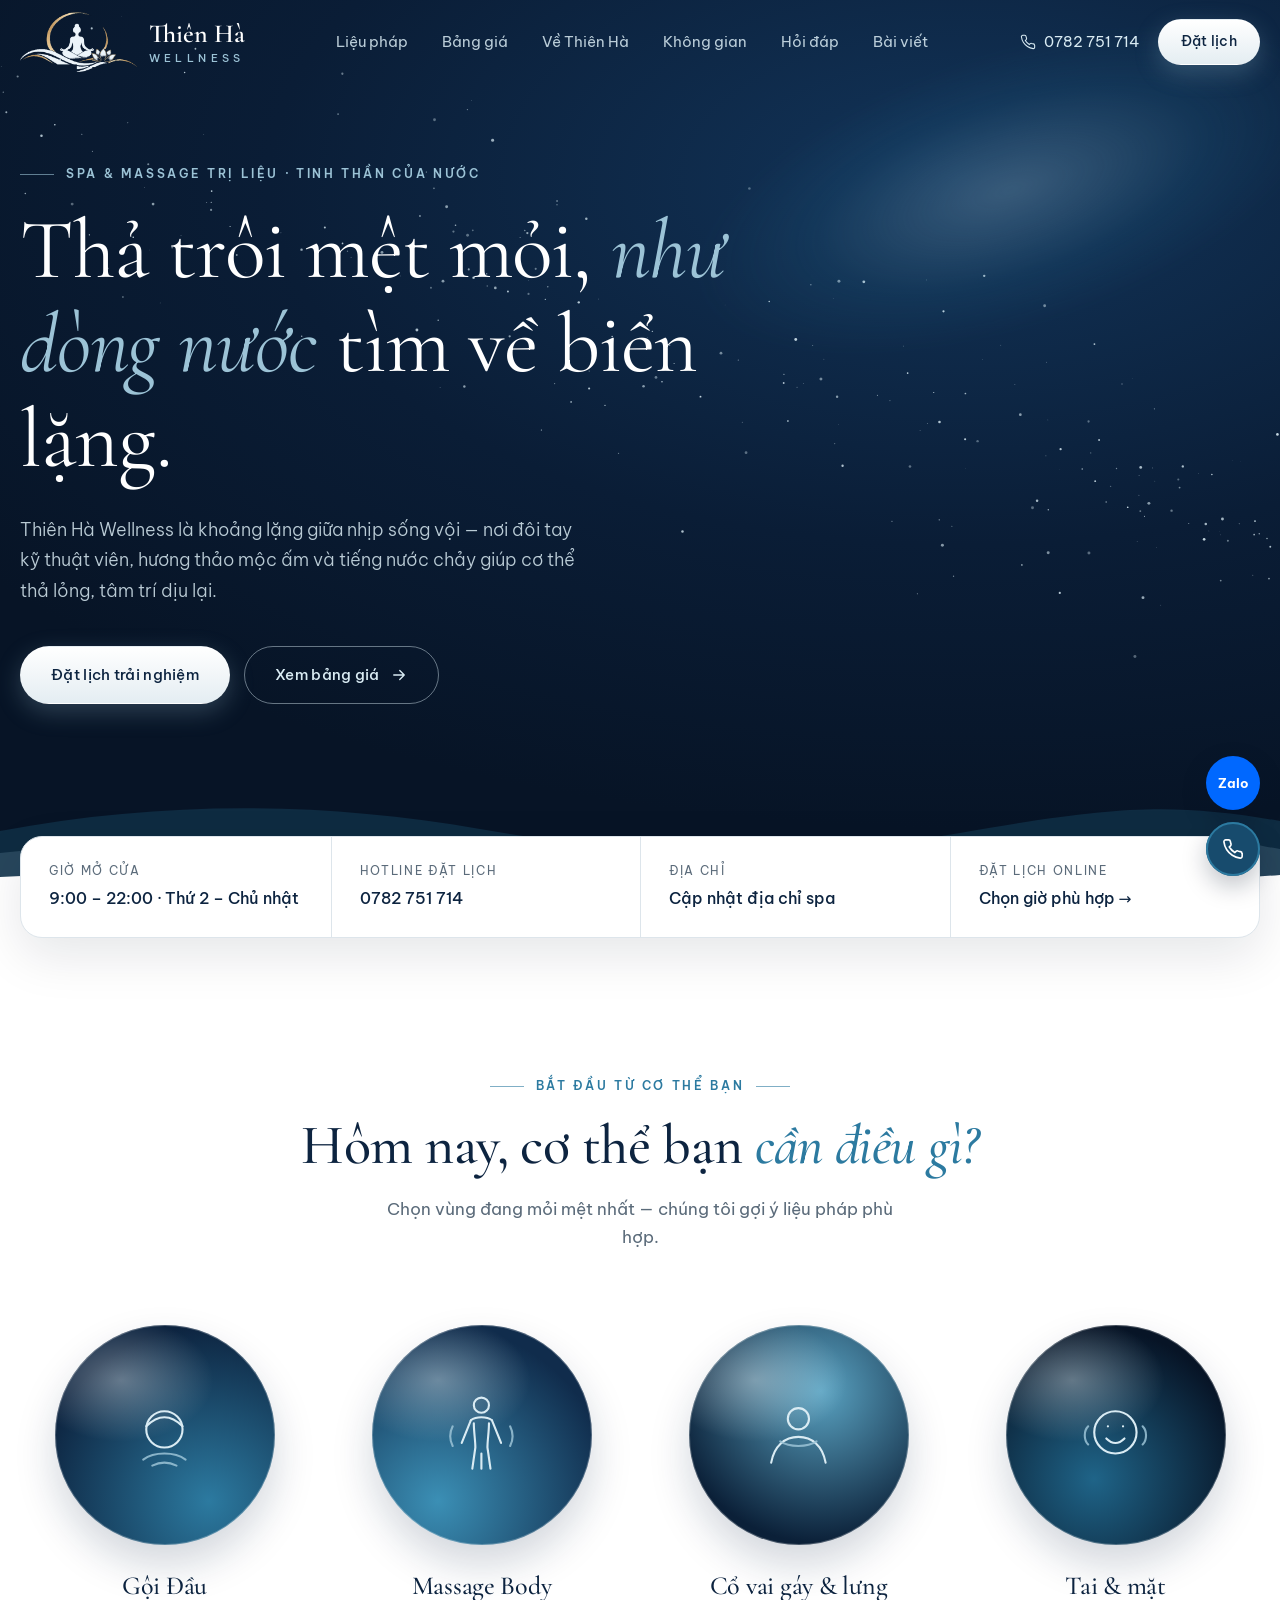
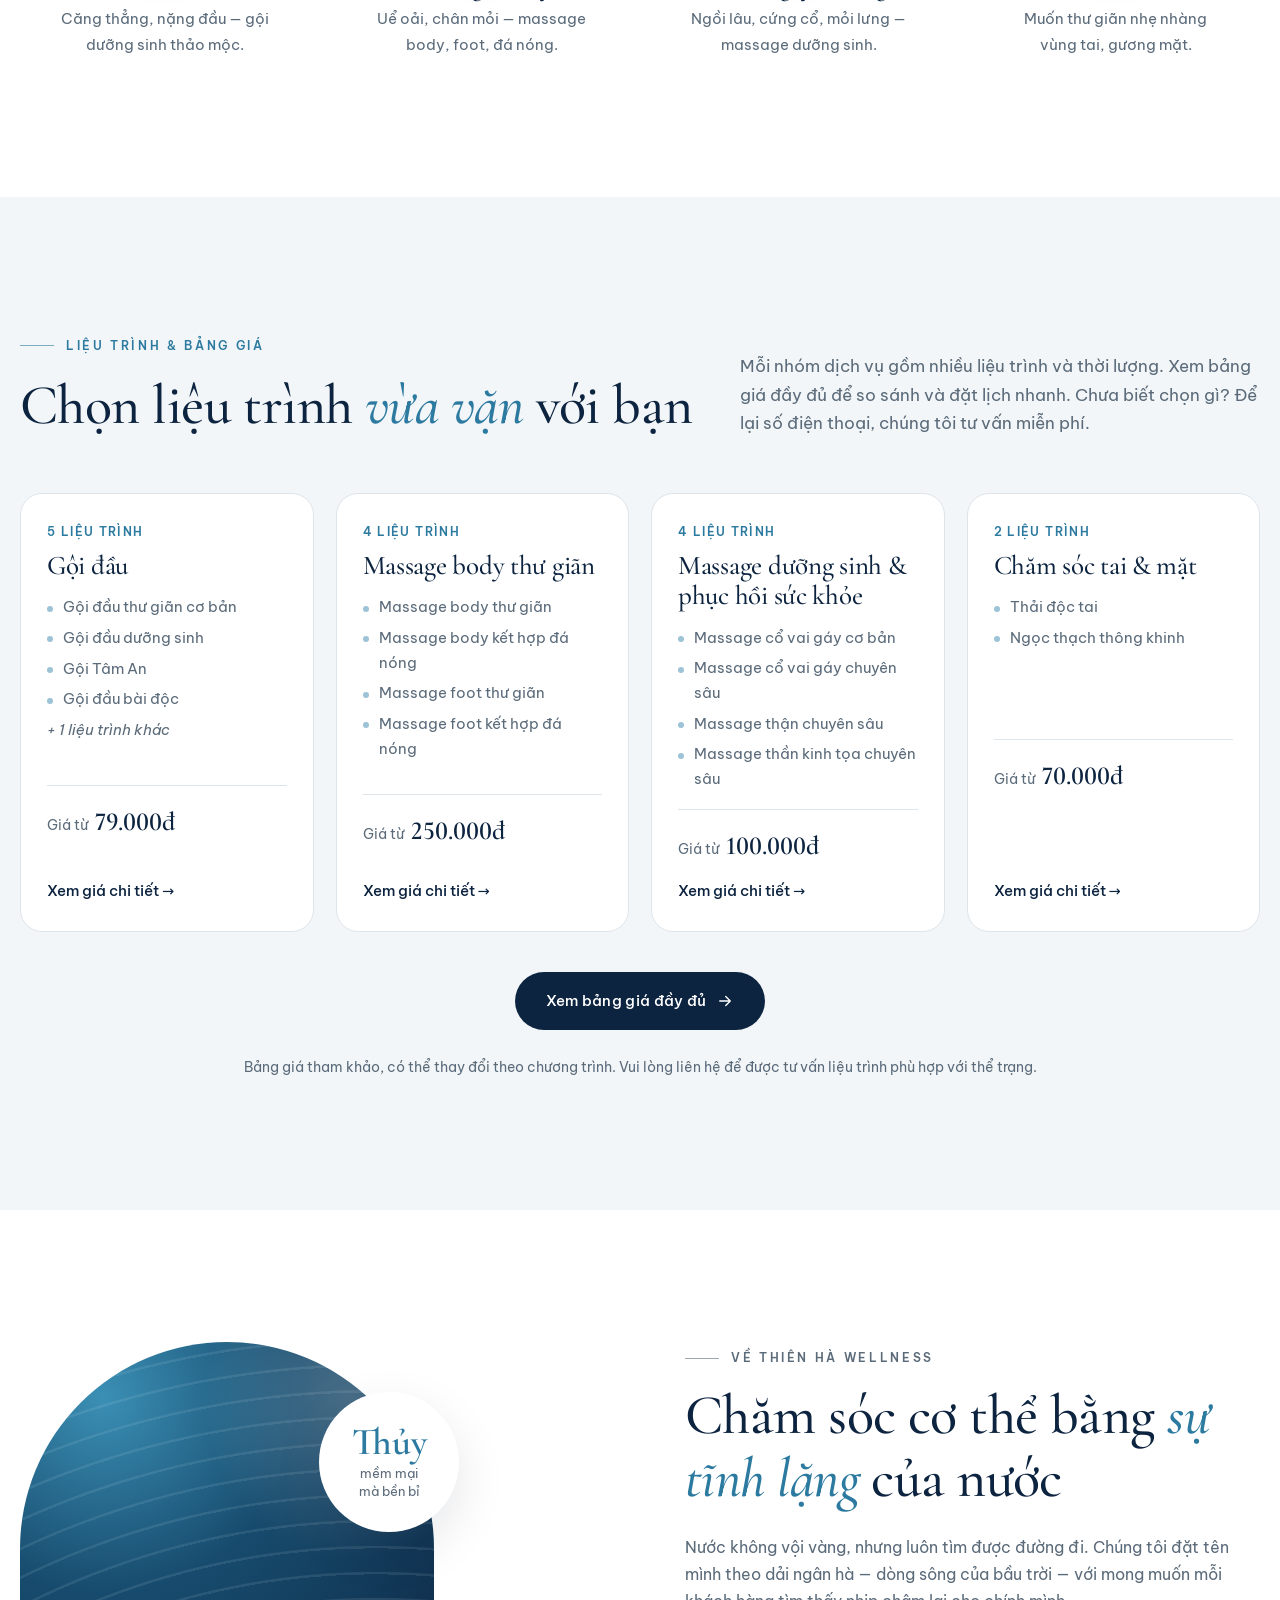
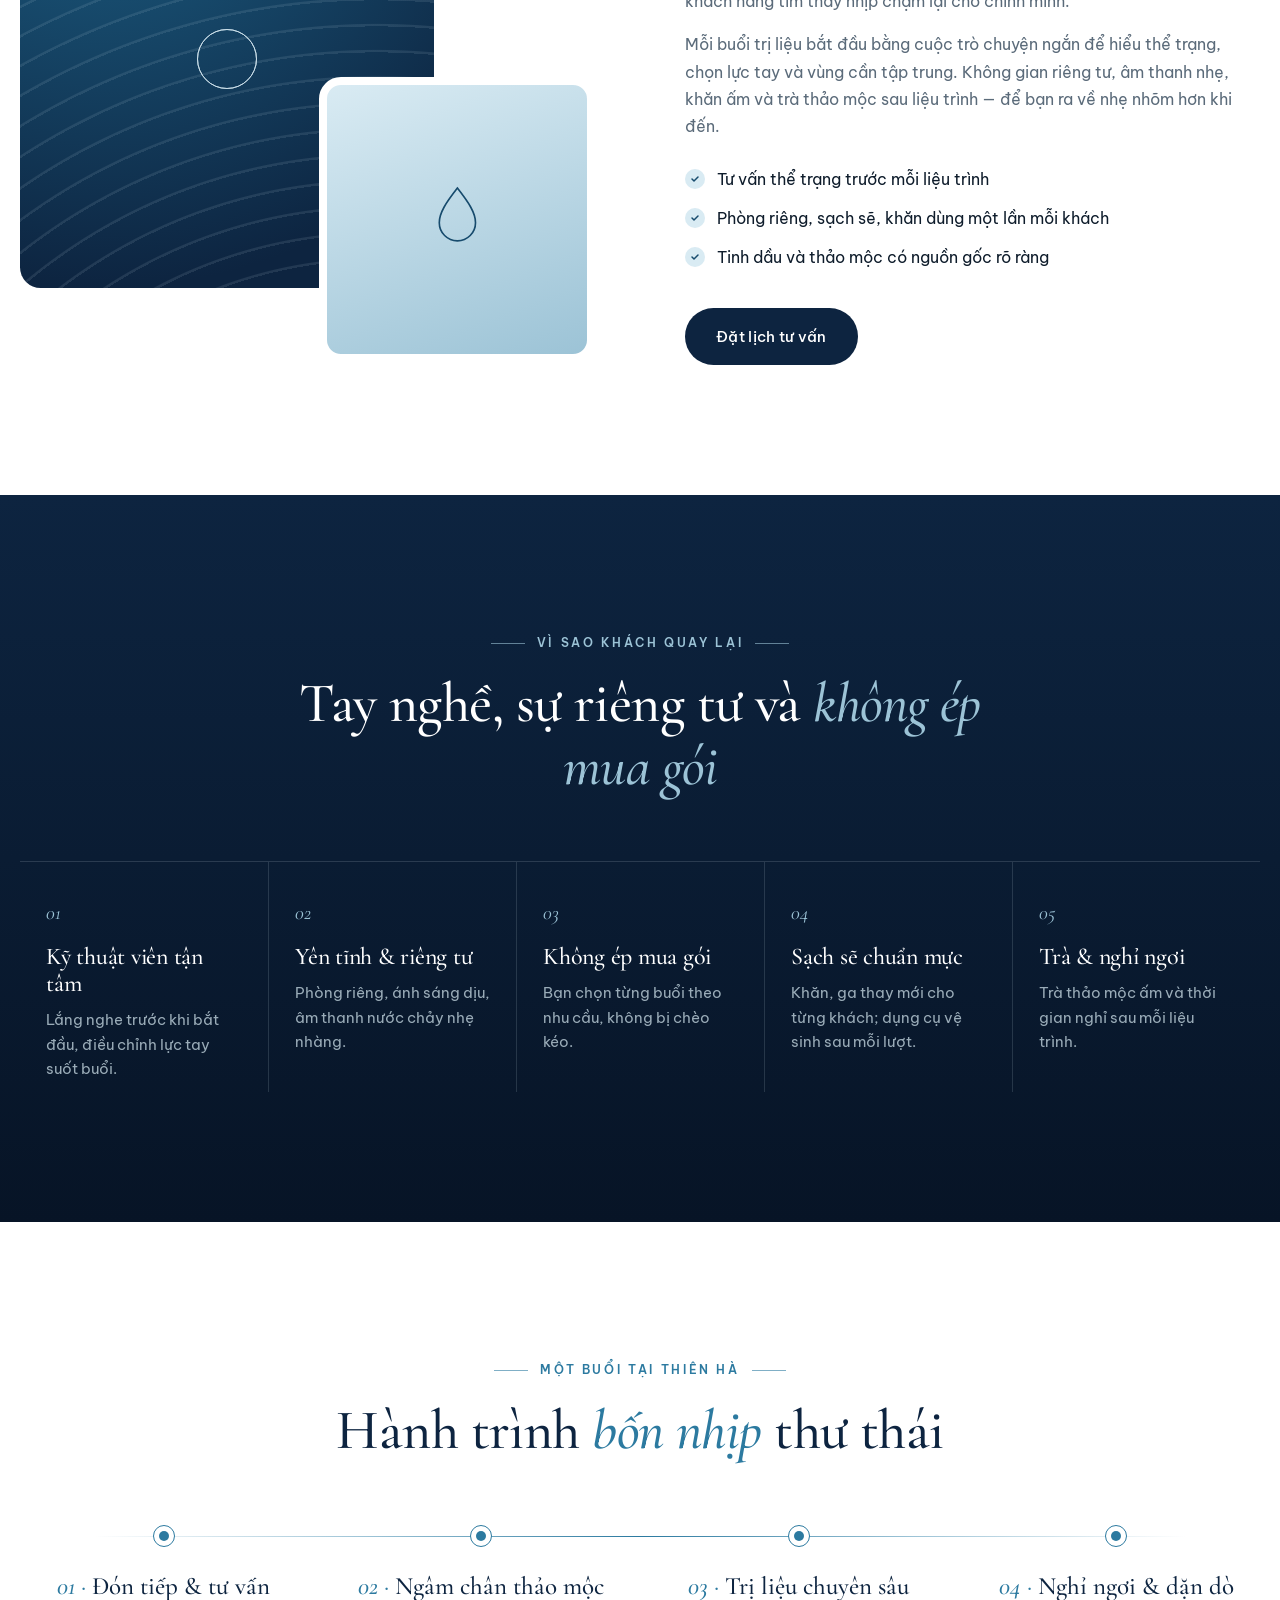
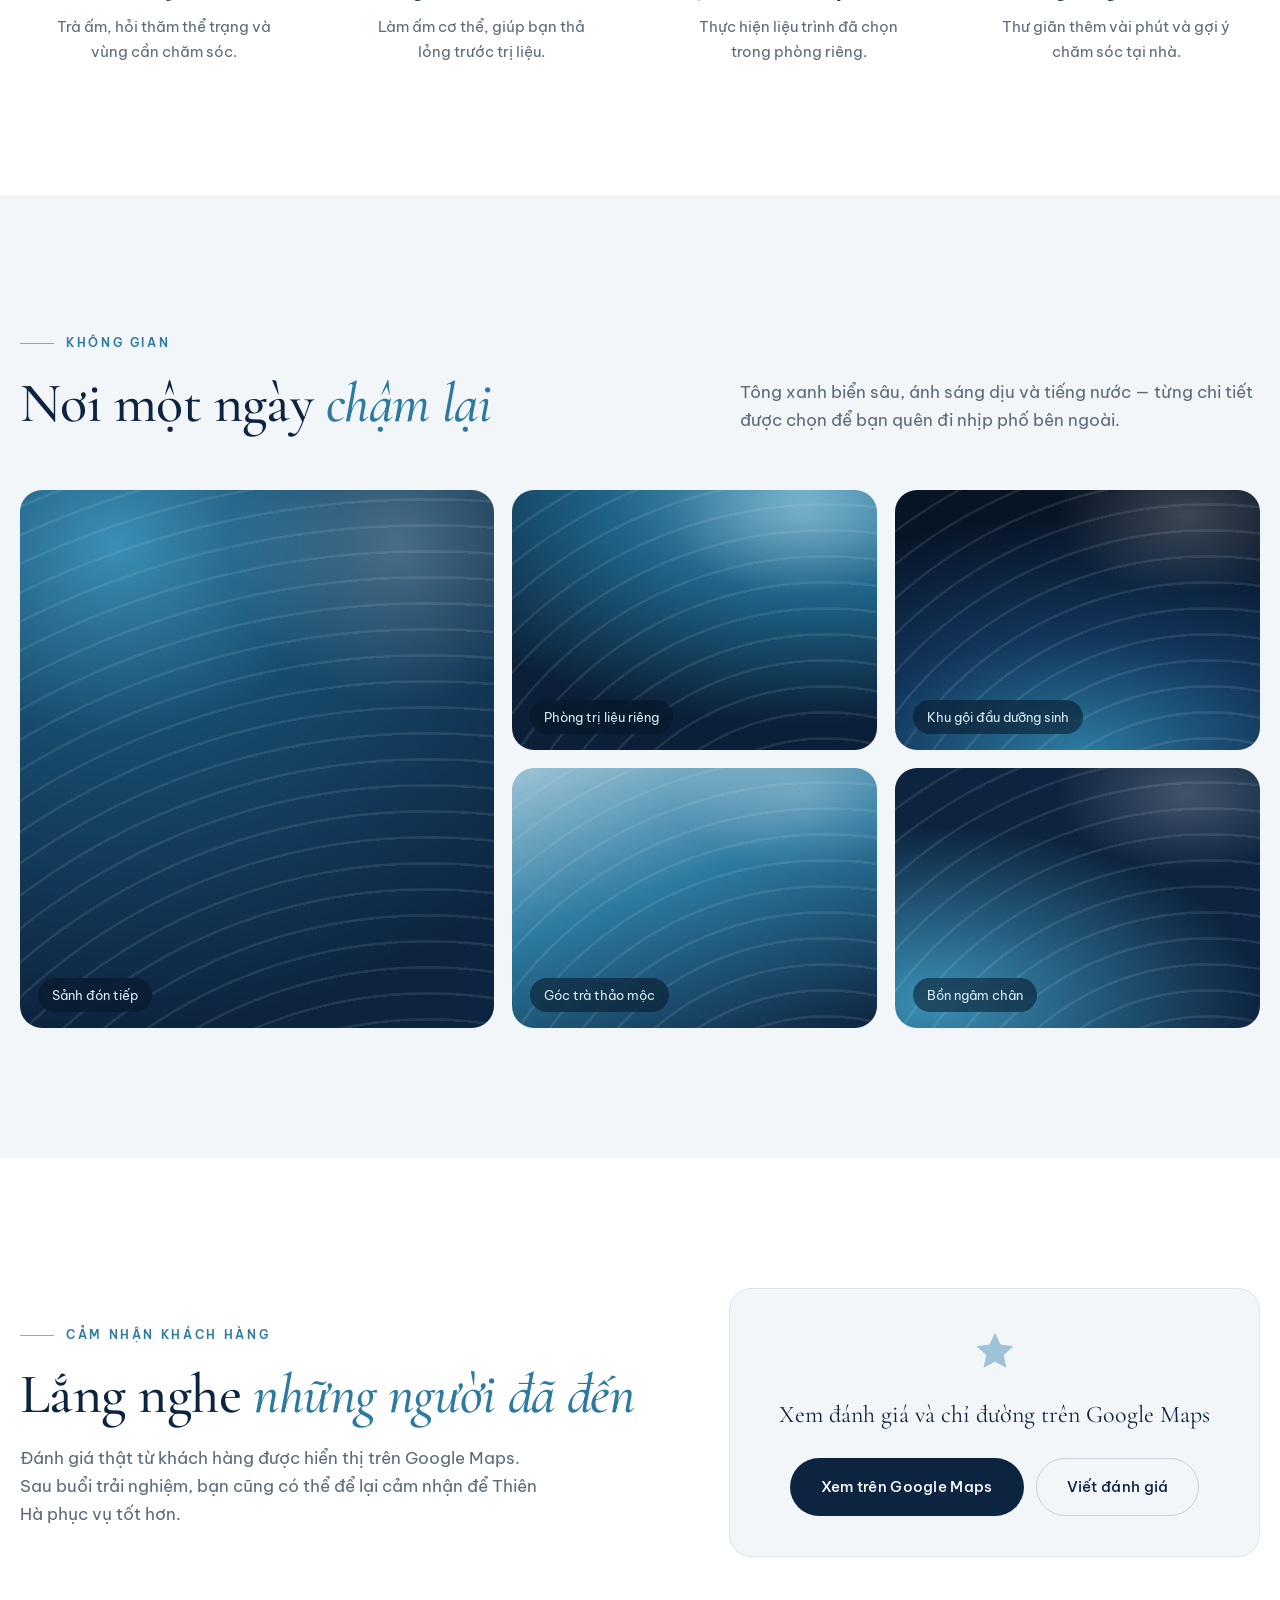
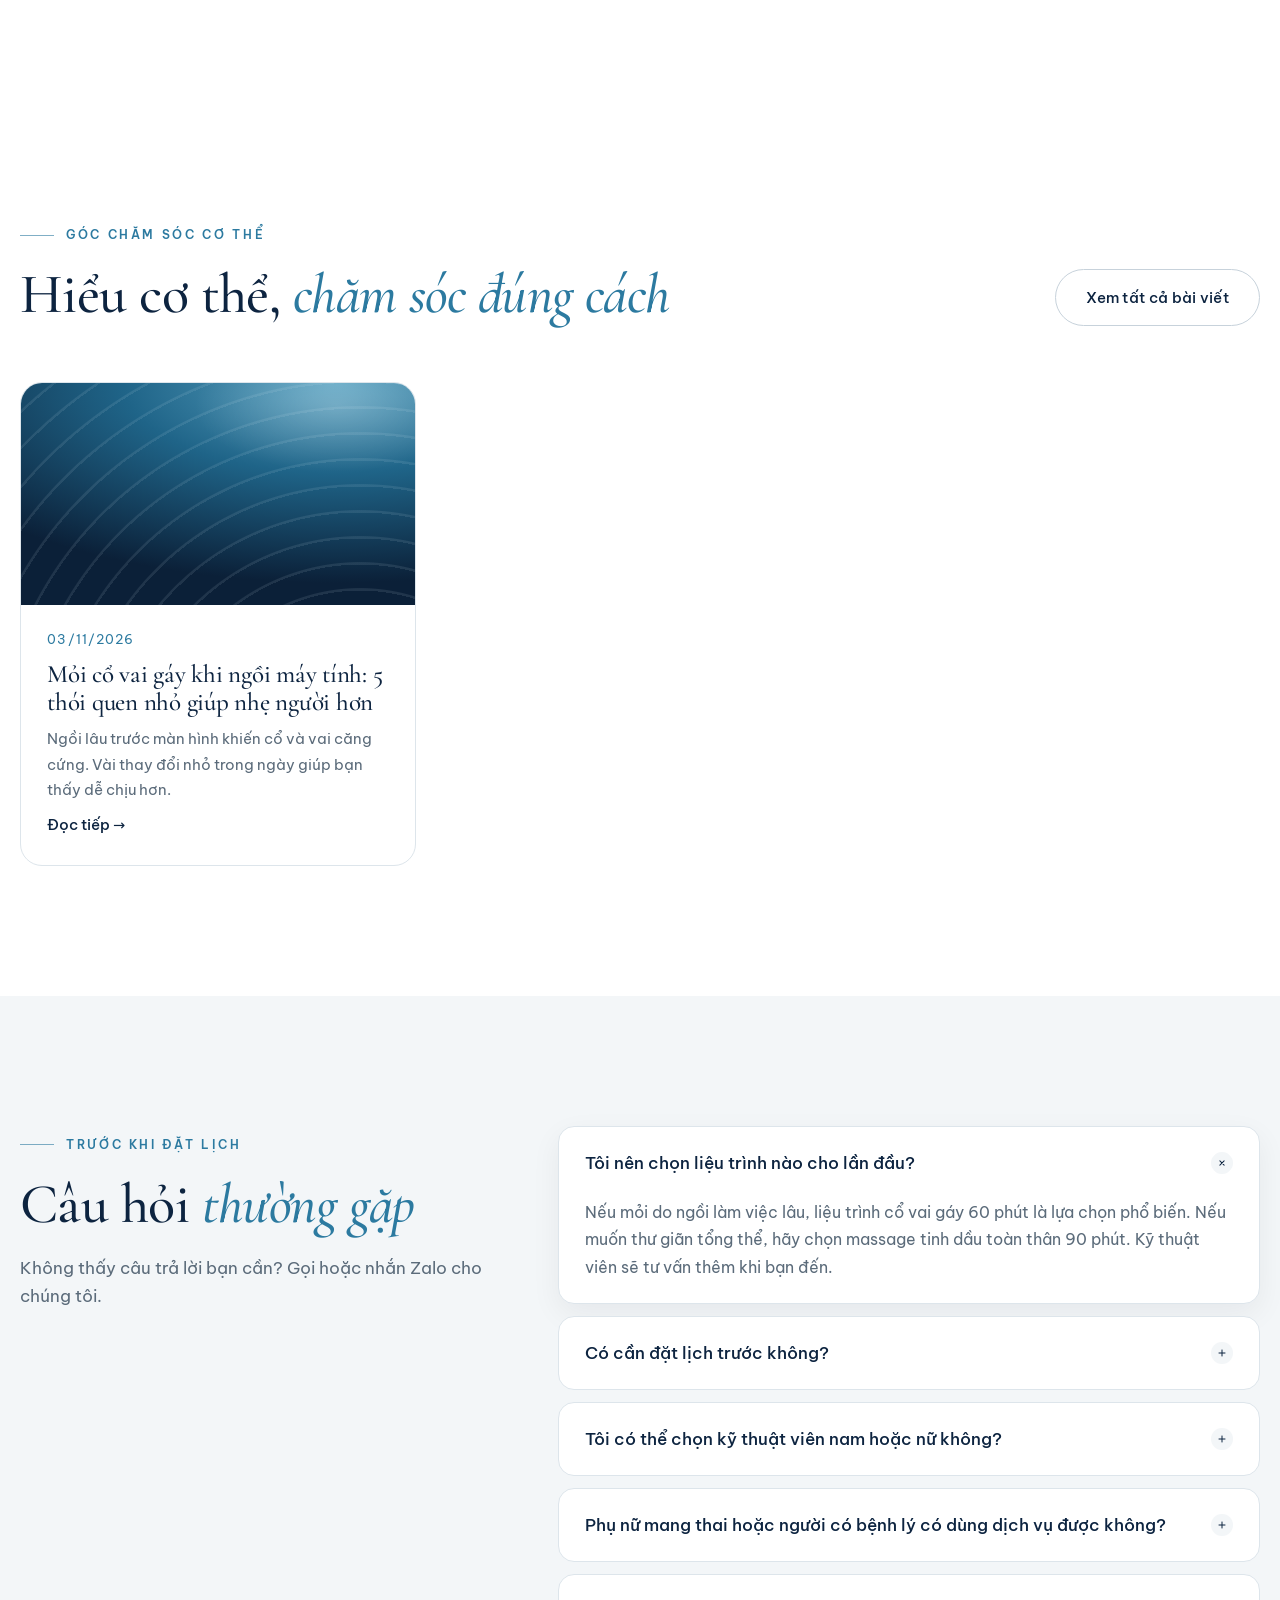
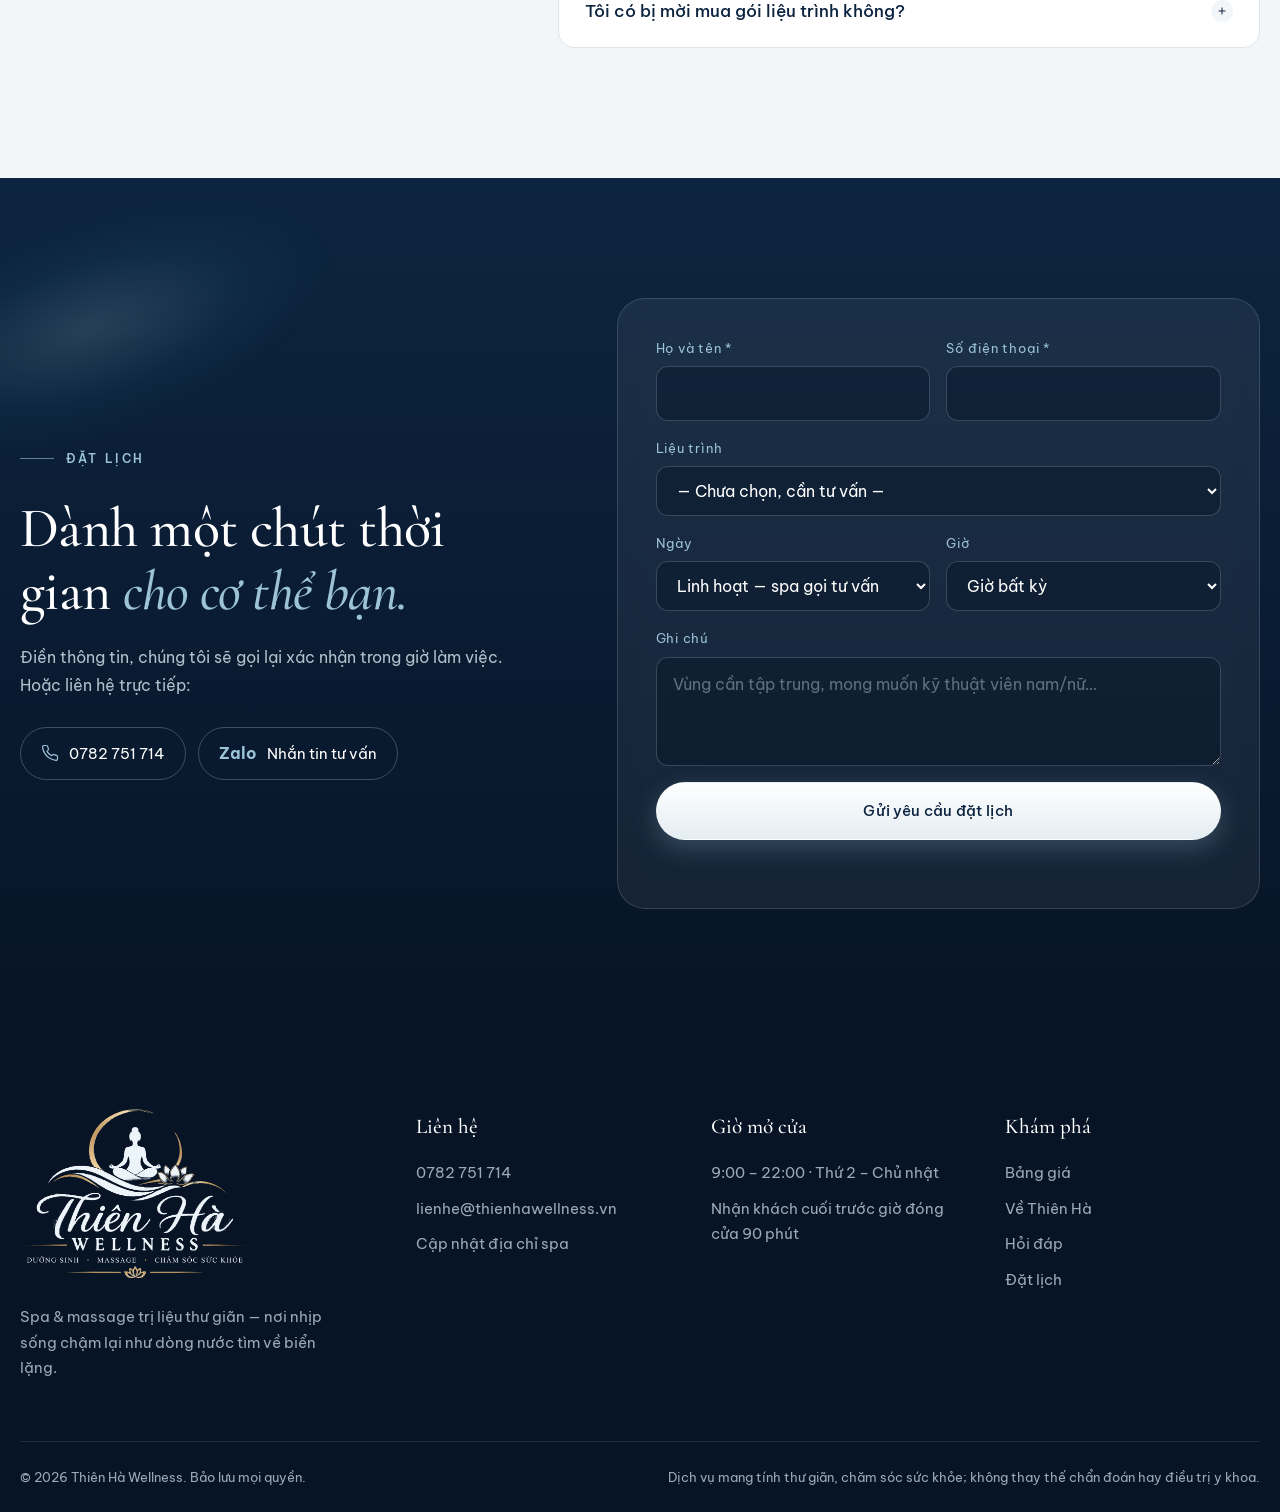
==== index.html @ 9fdf3f86 "Trang Bảng giá riêng /bang-gia/: mỗi liệu trình 1 dòng, bấm giá để đặt lịch; trang chủ chỉ còn tóm t" ====
<!DOCTYPE html>
<html lang="vi">
<head>
  <meta charset="UTF-8">
  <meta name="viewport" content="width=device-width, initial-scale=1.0">
  <title>Thiên Hà Wellness — Spa & Massage trị liệu thư giãn</title>
  <meta name="description" content="Thiên Hà Wellness — không gian spa yên tĩnh với massage trị liệu cổ vai gáy, lưng, gội đầu dưỡng sinh và liệu trình toàn thân. Đặt lịch nhanh qua hotline hoặc Zalo.">
  <meta property="og:type" content="website">
  <meta property="og:title" content="Thiên Hà Wellness — Spa & Massage trị liệu">
  <meta property="og:description" content="Thả trôi mệt mỏi, như dòng nước tìm về biển lặng. Đặt lịch trải nghiệm tại Thiên Hà Wellness.">
  <meta name="theme-color" content="#071426">
  <link rel="icon" href="/images/favicon-48.png" sizes="48x48" type="image/png">
  <link rel="icon" href="/images/favicon-192.png" sizes="192x192" type="image/png">
  <link rel="apple-touch-icon" href="/images/apple-touch-icon.png">
  <link rel="preconnect" href="https://fonts.googleapis.com">
  <link rel="preconnect" href="https://fonts.gstatic.com" crossorigin>
  <link href="https://fonts.googleapis.com/css2?family=Cormorant+Garamond:ital,wght@0,400;0,500;0,600;1,400;1,500&family=Be+Vietnam+Pro:wght@300;400;500;600&display=swap" rel="stylesheet">
  <link rel="stylesheet" href="/css/style.css">
</head>
<body>

  <!-- ============ HEADER ============ -->
  <header class="header" id="header">
    <div class="wrap header-in">
      <a href="#top" class="logo" aria-label="Thiên Hà Wellness — về đầu trang">
        <img class="logo-mark" src="/images/logo-mark.png" alt="" width="400" height="209">
        <span class="logo-text">Thiên Hà<small>Wellness</small></span>
      </a>
      <nav class="nav" id="nav" aria-label="Điều hướng chính">
        <a href="#nhu-cau">Liệu pháp</a>
        <a href="/bang-gia/">Bảng giá</a>
        <a href="#ve-chung-toi">Về Thiên Hà</a>
        <a href="#khong-gian">Không gian</a>
        <a href="#hoi-dap">Hỏi đáp</a>
        <a href="/bai-viet/">Bài viết</a>
        <a href="#dat-lich" class="nav-cta-mobile">Đặt lịch</a>
      </nav>
      <div class="header-actions">
        <a class="header-phone" data-cfg-href="tel" href="#"><svg viewBox="0 0 24 24" aria-hidden="true"><path d="M22 16.9v3a2 2 0 0 1-2.2 2 19.8 19.8 0 0 1-8.6-3.1 19.5 19.5 0 0 1-6-6A19.8 19.8 0 0 1 2.1 4.2 2 2 0 0 1 4.1 2h3a2 2 0 0 1 2 1.7c.1.9.4 1.8.7 2.7a2 2 0 0 1-.5 2.1L8 9.8a16 16 0 0 0 6 6l1.3-1.3a2 2 0 0 1 2.1-.4c.9.3 1.8.6 2.7.7a2 2 0 0 1 1.7 2Z"/></svg><span data-cfg="phone"></span></a>
        <a href="#dat-lich" class="btn btn-pearl btn-sm">Đặt lịch</a>
        <button class="menu-btn" id="menu-btn" aria-label="Mở menu" aria-expanded="false"><span></span><span></span></button>
      </div>
    </div>
  </header>

  <main id="top">

    <!-- ============ HERO ============ -->
    <section class="hero">
      <canvas class="stars" id="stars" aria-hidden="true"></canvas>
      <div class="galaxy" aria-hidden="true"></div>
      <div class="wrap hero-in">
        <p class="eyebrow light" data-cfg="heroEyebrow">Spa &amp; Massage trị liệu · Tinh thần của nước</p>
        <h1 data-cfg-html="heroTitle">Thả trôi mệt mỏi, <em>như dòng nước</em> tìm về biển lặng.</h1>
        <p class="hero-lead" data-cfg="heroLead">Thiên Hà Wellness là khoảng lặng giữa nhịp sống vội — nơi đôi tay kỹ thuật viên, hương thảo mộc ấm và tiếng nước chảy giúp cơ thể thả lỏng, tâm trí dịu lại.</p>
        <div class="hero-cta">
          <a href="#dat-lich" class="btn btn-pearl">Đặt lịch trải nghiệm</a>
          <a href="/bang-gia/" class="btn btn-ghost">Xem bảng giá <svg viewBox="0 0 24 24" aria-hidden="true"><path d="M5 12h14M13 6l6 6-6 6"/></svg></a>
        </div>
      </div>
      <svg class="hero-waves" viewBox="0 0 1440 160" preserveAspectRatio="none" aria-hidden="true">
        <path class="w1" d="M0 90 C 180 60 360 60 540 88 S 900 120 1080 92 1320 62 1440 80 V160 H0Z"/>
        <path class="w2" d="M0 112 C 220 92 420 96 640 116 S 1040 140 1240 118 1380 100 1440 108 V160 H0Z"/>
        <path class="w3" d="M0 136 C 260 124 520 126 760 138 S 1180 152 1440 134 V160 H0Z"/>
      </svg>
    </section>

    <!-- Dải thông tin nhanh -->
    <div class="wrap">
      <ul class="infobar">
        <li><span>Giờ mở cửa</span><b data-cfg="hours"></b></li>
        <li><span>Hotline đặt lịch</span><b><a data-cfg-href="tel" href="#" data-cfg="phone"></a></b></li>
        <li><span>Địa chỉ</span><b data-cfg="address"></b></li>
        <li><span>Đặt lịch online</span><b><a href="#dat-lich">Chọn giờ phù hợp →</a></b></li>
      </ul>
    </div>

    <!-- ============ NHU CẦU ============ -->
    <section class="section" id="nhu-cau">
      <div class="wrap">
        <div class="head-center">
          <p class="eyebrow" data-cfg="needsEyebrow">Bắt đầu từ cơ thể bạn</p>
          <h2 data-cfg-html="needsTitle">Hôm nay, cơ thể bạn <em>cần điều gì?</em></h2>
          <p class="sub" data-cfg="needsSub">Chọn vùng đang mỏi mệt nhất — chúng tôi gợi ý liệu pháp phù hợp.</p>
        </div>
        <div class="needs" id="needs"></div>
      </div>
    </section>

    <!-- ============ BẢNG GIÁ ============ -->
    <section class="section section-pearl" id="bang-gia">
      <div class="wrap">
        <div class="head-split">
          <div>
            <p class="eyebrow">Liệu trình &amp; bảng giá</p>
            <h2>Chọn liệu trình <em>vừa vặn</em> với bạn</h2>
          </div>
          <p class="sub">Mỗi nhóm dịch vụ gồm nhiều liệu trình và thời lượng. Xem bảng giá đầy đủ để so sánh và đặt lịch nhanh. Chưa biết chọn gì? Để lại số điện thoại, chúng tôi tư vấn miễn phí.</p>
        </div>
        <div class="pl-sum" id="price-summary"></div>
        <div class="pl-cta"><a href="/bang-gia/" class="btn btn-navy">Xem bảng giá đầy đủ <svg viewBox="0 0 24 24" aria-hidden="true"><path d="M5 12h14M13 6l6 6-6 6"/></svg></a></div>
        <p class="note">Bảng giá tham khảo, có thể thay đổi theo chương trình. Vui lòng liên hệ để được tư vấn liệu trình phù hợp với thể trạng.</p>
      </div>
    </section>

    <!-- ============ VỀ CHÚNG TÔI ============ -->
    <section class="section" id="ve-chung-toi">
      <div class="wrap about">
        <div class="about-art" aria-hidden="true">
          <!-- Thay bằng ảnh thật: <img src="images/ve-chung-toi.jpg" alt="..."> -->
          <div class="art art-tall"><span class="ripple"></span><span class="ripple r2"></span><span class="ripple r3"></span></div>
          <div class="art art-small"><svg viewBox="0 0 120 120"><path d="M60 22c14 18 22 30 22 42a22 22 0 0 1-44 0c0-12 8-24 22-42Z"/></svg></div>
          <div class="about-badge"><b>Thủy</b><span>mềm mại<br>mà bền bỉ</span></div>
        </div>
        <div class="about-copy">
          <p class="eyebrow">Về Thiên Hà Wellness</p>
          <h2>Chăm sóc cơ thể bằng <em>sự tĩnh lặng</em> của nước</h2>
          <p>Nước không vội vàng, nhưng luôn tìm được đường đi. Chúng tôi đặt tên mình theo dải ngân hà — dòng sông của bầu trời — với mong muốn mỗi khách hàng tìm thấy nhịp chậm lại cho chính mình.</p>
          <p>Mỗi buổi trị liệu bắt đầu bằng cuộc trò chuyện ngắn để hiểu thể trạng, chọn lực tay và vùng cần tập trung. Không gian riêng tư, âm thanh nhẹ, khăn ấm và trà thảo mộc sau liệu trình — để bạn ra về nhẹ nhõm hơn khi đến.</p>
          <ul class="ticks">
            <li>Tư vấn thể trạng trước mỗi liệu trình</li>
            <li>Phòng riêng, sạch sẽ, khăn dùng một lần mỗi khách</li>
            <li>Tinh dầu và thảo mộc có nguồn gốc rõ ràng</li>
          </ul>
          <a href="#dat-lich" class="btn btn-navy">Đặt lịch tư vấn</a>
        </div>
      </div>
    </section>

    <!-- ============ GIÁ TRỊ (nền tối) ============ -->
    <section class="section section-deep">
      <div class="wrap">
        <div class="head-center">
          <p class="eyebrow light">Vì sao khách quay lại</p>
          <h2>Tay nghề, sự riêng tư và <em>không ép mua gói</em></h2>
        </div>
        <div class="values">
          <div class="value"><span class="num">01</span><h3>Kỹ thuật viên tận tâm</h3><p>Lắng nghe trước khi bắt đầu, điều chỉnh lực tay suốt buổi.</p></div>
          <div class="value"><span class="num">02</span><h3>Yên tĩnh &amp; riêng tư</h3><p>Phòng riêng, ánh sáng dịu, âm thanh nước chảy nhẹ nhàng.</p></div>
          <div class="value"><span class="num">03</span><h3>Không ép mua gói</h3><p>Bạn chọn từng buổi theo nhu cầu, không bị chèo kéo.</p></div>
          <div class="value"><span class="num">04</span><h3>Sạch sẽ chuẩn mực</h3><p>Khăn, ga thay mới cho từng khách; dụng cụ vệ sinh sau mỗi lượt.</p></div>
          <div class="value"><span class="num">05</span><h3>Trà &amp; nghỉ ngơi</h3><p>Trà thảo mộc ấm và thời gian nghỉ sau mỗi liệu trình.</p></div>
        </div>
      </div>
    </section>

    <!-- ============ HÀNH TRÌNH ============ -->
    <section class="section">
      <div class="wrap">
        <div class="head-center">
          <p class="eyebrow">Một buổi tại Thiên Hà</p>
          <h2>Hành trình <em>bốn nhịp</em> thư thái</h2>
        </div>
        <ol class="journey">
          <li><span class="dot"></span><b>Đón tiếp &amp; tư vấn</b><p>Trà ấm, hỏi thăm thể trạng và vùng cần chăm sóc.</p></li>
          <li><span class="dot"></span><b>Ngâm chân thảo mộc</b><p>Làm ấm cơ thể, giúp bạn thả lỏng trước trị liệu.</p></li>
          <li><span class="dot"></span><b>Trị liệu chuyên sâu</b><p>Thực hiện liệu trình đã chọn trong phòng riêng.</p></li>
          <li><span class="dot"></span><b>Nghỉ ngơi &amp; dặn dò</b><p>Thư giãn thêm vài phút và gợi ý chăm sóc tại nhà.</p></li>
        </ol>
      </div>
    </section>

    <!-- ============ KHÔNG GIAN ============ -->
    <section class="section section-pearl" id="khong-gian">
      <div class="wrap">
        <div class="head-split">
          <div><p class="eyebrow">Không gian</p><h2>Nơi một ngày <em>chậm lại</em></h2></div>
          <p class="sub">Tông xanh biển sâu, ánh sáng dịu và tiếng nước — từng chi tiết được chọn để bạn quên đi nhịp phố bên ngoài.</p>
        </div>
        <!-- Ảnh không gian quản lý trong trang quản trị (/admin → Không gian) -->
        <div class="gallery" id="gallery"></div>
      </div>
    </section>

    <!-- ============ ĐÁNH GIÁ ============ -->
    <section class="section">
      <div class="wrap reviews">
        <div>
          <p class="eyebrow">Cảm nhận khách hàng</p>
          <h2>Lắng nghe <em>những người đã đến</em></h2>
          <p class="sub">Đánh giá thật từ khách hàng được hiển thị trên Google Maps. Sau buổi trải nghiệm, bạn cũng có thể để lại cảm nhận để Thiên Hà phục vụ tốt hơn.</p>
        </div>
        <div class="review-cta">
          <svg viewBox="0 0 24 24" aria-hidden="true"><path d="M12 2l3 6.5 7 .9-5.2 4.8 1.4 7L12 17.8 5.8 21.2l1.4-7L2 9.4l7-.9z"/></svg>
          <p>Xem đánh giá và chỉ đường trên Google Maps</p>
          <div class="review-btns">
            <a class="btn btn-navy" data-cfg-href="map" href="#" target="_blank" rel="noopener">Xem trên Google Maps</a>
            <a class="btn btn-line" data-cfg-href="review" href="#" target="_blank" rel="noopener">Viết đánh giá</a>
          </div>
        </div>
      </div>
    </section>

    <!-- ============ BÀI VIẾT ============ -->
    <section class="section" id="bai-viet">
      <div class="wrap">
        <div class="head-split">
          <div><p class="eyebrow">Góc chăm sóc cơ thể</p><h2>Hiểu cơ thể, <em>chăm sóc đúng cách</em></h2></div>
          <a class="btn btn-line" href="/bai-viet/">Xem tất cả bài viết</a>
        </div>
        <div class="posts" id="home-posts"></div>
      </div>
    </section>

    <!-- ============ HỎI ĐÁP ============ -->    <section class="section section-pearl" id="hoi-dap">
      <div class="wrap faq-wrap">
        <div>
          <p class="eyebrow">Trước khi đặt lịch</p>
          <h2>Câu hỏi <em>thường gặp</em></h2>
          <p class="sub">Không thấy câu trả lời bạn cần? Gọi hoặc nhắn Zalo cho chúng tôi.</p>
        </div>
        <div class="faq" id="faq"></div>
      </div>
    </section>

    <!-- ============ ĐẶT LỊCH ============ -->
    <section class="section section-deep booking-section" id="dat-lich">
      <div class="galaxy small" aria-hidden="true"></div>
      <div class="wrap booking">
        <div class="booking-copy">
          <p class="eyebrow light">Đặt lịch</p>
          <h2>Dành một chút thời gian <em>cho cơ thể bạn.</em></h2>
          <p>Điền thông tin, chúng tôi sẽ gọi lại xác nhận trong giờ làm việc. Hoặc liên hệ trực tiếp:</p>
          <div class="booking-contacts">
            <a class="contact-pill" data-cfg-href="tel" href="#"><svg viewBox="0 0 24 24" aria-hidden="true"><path d="M22 16.9v3a2 2 0 0 1-2.2 2 19.8 19.8 0 0 1-8.6-3.1 19.5 19.5 0 0 1-6-6A19.8 19.8 0 0 1 2.1 4.2 2 2 0 0 1 4.1 2h3a2 2 0 0 1 2 1.7c.1.9.4 1.8.7 2.7a2 2 0 0 1-.5 2.1L8 9.8a16 16 0 0 0 6 6l1.3-1.3a2 2 0 0 1 2.1-.4c.9.3 1.8.6 2.7.7a2 2 0 0 1 1.7 2Z"/></svg><span data-cfg="phone"></span></a>
            <a class="contact-pill" data-cfg-href="zalo" href="#" target="_blank" rel="noopener"><b class="zalo-txt">Zalo</b><span>Nhắn tin tư vấn</span></a>
          </div>
        </div>
        <!-- Form gửi tới /api/dat-lich (functions/api/dat-lich.js) → tin nhắn Telegram cho spa -->
        <form class="booking-form" id="booking-form" method="POST" action="/api/dat-lich" novalidate>
          <input type="hidden" name="lieu_trinh" id="f-service-text">
          <input type="hidden" name="t" id="f-opened">
          <p class="hp" aria-hidden="true"><label>Không điền ô này <input name="bot-field" tabindex="-1" autocomplete="off"></label></p>
          <div class="field"><label for="f-name">Họ và tên *</label><input id="f-name" name="ho_ten" required autocomplete="name"></div>
          <div class="field"><label for="f-phone">Số điện thoại *</label><input id="f-phone" name="so_dien_thoai" type="tel" required autocomplete="tel" inputmode="tel"></div>
          <div class="field full"><label for="f-service">Liệu trình</label><select id="f-service"></select></div>
          <div class="field"><label for="f-date">Ngày</label><select id="f-date" name="ngay"></select></div>
          <div class="field"><label for="f-time">Giờ</label><select id="f-time" name="gio"></select></div>
          <div class="field full"><label for="f-note">Ghi chú</label><textarea id="f-note" name="ghi_chu" rows="3" placeholder="Vùng cần tập trung, mong muốn kỹ thuật viên nam/nữ…"></textarea></div>
          <button class="btn btn-pearl full" type="submit" id="f-submit">Gửi yêu cầu đặt lịch</button>
          <p class="form-msg" id="form-msg" role="status"></p>
        </form>
        <div class="booking-done" id="booking-done" hidden tabindex="-1"></div>
      </div>
    </section>
  </main>

  <!-- ============ FOOTER ============ -->
  <footer class="footer">
    <div class="wrap footer-grid">
      <div>
        <a href="#top" class="logo-full" aria-label="Thiên Hà Wellness — về đầu trang"><img src="/images/logo.png" alt="Logo Thiên Hà Wellness — Dưỡng sinh, massage, chăm sóc sức khỏe" width="900" height="671" loading="lazy"></a>
        <p class="footer-about">Spa &amp; massage trị liệu thư giãn — nơi nhịp sống chậm lại như dòng nước tìm về biển lặng.</p>
      </div>
      <div><h4>Liên hệ</h4><ul><li><a data-cfg-href="tel" href="#" data-cfg="phone"></a></li><li data-cfg="email"></li><li data-cfg="address"></li></ul></div>
      <div><h4>Giờ mở cửa</h4><ul><li data-cfg="hours"></li><li>Nhận khách cuối trước giờ đóng cửa 90 phút</li></ul></div>
      <div><h4>Khám phá</h4><ul><li><a href="/bang-gia/">Bảng giá</a></li><li><a href="#ve-chung-toi">Về Thiên Hà</a></li><li><a href="#hoi-dap">Hỏi đáp</a></li><li><a href="#dat-lich">Đặt lịch</a></li></ul></div>
    </div>
    <div class="wrap copyright"><span>© <span id="year"></span> Thiên Hà Wellness. Bảo lưu mọi quyền.</span><span>Dịch vụ mang tính thư giãn, chăm sóc sức khỏe; không thay thế chẩn đoán hay điều trị y khoa.</span></div>
  </footer>

  <!-- Nút liên hệ nổi -->
  <div class="float-contact" aria-label="Liên hệ nhanh">
    <a class="fc zalo" data-cfg-href="zalo" href="#" target="_blank" rel="noopener" aria-label="Nhắn Zalo">Zalo</a>
    <a class="fc call" data-cfg-href="tel" href="#" aria-label="Gọi điện"><svg viewBox="0 0 24 24" aria-hidden="true"><path d="M22 16.9v3a2 2 0 0 1-2.2 2 19.8 19.8 0 0 1-8.6-3.1 19.5 19.5 0 0 1-6-6A19.8 19.8 0 0 1 2.1 4.2 2 2 0 0 1 4.1 2h3a2 2 0 0 1 2 1.7c.1.9.4 1.8.7 2.7a2 2 0 0 1-.5 2.1L8 9.8a16 16 0 0 0 6 6l1.3-1.3a2 2 0 0 1 2.1-.4c.9.3 1.8.6 2.7.7a2 2 0 0 1 1.7 2Z"/></svg></a>
  </div>

  <!-- Thanh đặt lịch dưới cùng (điện thoại) -->
  <div class="mobile-bar">
    <a data-cfg-href="tel" href="#">Gọi ngay</a>
    <a href="#dat-lich" class="primary">Đặt lịch</a>
  </div>

  <div class="toast" id="toast" role="status"></div>
  <script src="/js/render.js"></script>
  <script src="/js/main.js"></script>
</body>
</html>
---- css/style.css ----
/* =========================================================
   THIÊN HÀ WELLNESS — giao diện theo mệnh Thủy
   Màu chủ đạo: đen huyền, xanh biển sâu (Thủy) + trắng ngọc, bạc (Kim sinh Thủy).
   Tránh vàng đất, nâu (Thổ khắc Thủy).
   ========================================================= */
:root {
  --abyss: #071426;      /* xanh đêm sâu — nền tối */
  --navy: #0d2440;       /* xanh hải quân */
  --ocean: #174b6d;      /* xanh biển */
  --tide: #2c7aa0;       /* xanh sóng */
  --mist: #9cc3d6;       /* xanh sương */
  --ice: #d9ebf3;        /* xanh băng */
  --pearl: #f3f6f8;      /* trắng ngọc trai */
  --white: #ffffff;
  --silver: #c7d2db;     /* bạc */
  --ink: #0e1c2b;        /* chữ chính */
  --muted: #5b6b7a;      /* chữ phụ */
  --line: #dde5eb;
  --radius: 22px;
  --shadow: 0 18px 50px rgba(7, 20, 38, .10);
  --serif: "Cormorant Garamond", "Times New Roman", serif;
  --sans: "Be Vietnam Pro", system-ui, -apple-system, "Segoe UI", sans-serif;
}

* { box-sizing: border-box; margin: 0; padding: 0; }
html { scroll-behavior: smooth; scroll-padding-top: 84px; }
body { font-family: var(--sans); font-weight: 400; color: var(--ink); background: var(--white); line-height: 1.7; font-size: 16px; -webkit-font-smoothing: antialiased; }
img { max-width: 100%; display: block; }
a { color: inherit; text-decoration: none; }
button, input, select, textarea { font: inherit; color: inherit; }
svg { flex: none; }
.wrap { width: min(1240px, 100% - 40px); margin-inline: auto; }

/* ---------- Chữ ---------- */
h1, h2, h3 { font-family: var(--serif); font-weight: 500; line-height: 1.12; letter-spacing: -.01em; }
h2 { font-size: clamp(34px, 4.4vw, 56px); color: var(--navy); }
h2 em, h1 em { font-style: italic; color: var(--tide); }
h3 { font-size: 24px; color: var(--navy); }
.eyebrow { display: inline-flex; align-items: center; gap: 12px; font-size: 12px; font-weight: 600; letter-spacing: .22em; text-transform: uppercase; color: var(--tide); margin-bottom: 18px; }
.eyebrow::before { content: ""; width: 34px; height: 1px; background: currentColor; opacity: .6; }
.eyebrow.light { color: var(--mist); }
.sub { color: var(--muted); max-width: 520px; font-size: 16.5px; }
.note { margin-top: 26px; color: var(--muted); font-size: 14px; text-align: center; }

/* ---------- Nút ---------- */
.btn { display: inline-flex; align-items: center; justify-content: center; gap: 10px; padding: 15px 30px; border-radius: 999px; border: 1px solid transparent; font-weight: 500; font-size: 15px; letter-spacing: .02em; cursor: pointer; transition: .25s; white-space: nowrap; background: none; }
.btn svg { width: 18px; height: 18px; fill: none; stroke: currentColor; stroke-width: 1.8; stroke-linecap: round; stroke-linejoin: round; transition: transform .25s; }
.btn:hover svg { transform: translateX(4px); }
.btn-pearl { background: linear-gradient(180deg, #ffffff, #e4edf2); color: var(--navy); box-shadow: 0 8px 24px rgba(156,195,214,.25); }
.btn-pearl:hover { background: #fff; box-shadow: 0 10px 30px rgba(156,195,214,.45); transform: translateY(-1px); }
.btn-ghost { border-color: rgba(217,235,243,.45); color: var(--ice); }
.btn-ghost:hover { background: rgba(217,235,243,.1); border-color: var(--ice); }
.btn-navy { background: var(--navy); color: var(--white); }
.btn-navy:hover { background: var(--ocean); }
.btn-line { border-color: var(--silver); color: var(--navy); }
.btn-line:hover { border-color: var(--navy); }
.btn-sm { padding: 10px 22px; font-size: 14px; }
.btn.full { width: 100%; }

/* ---------- Header ---------- */
.header { position: fixed; inset: 0 0 auto; z-index: 50; transition: background .3s, box-shadow .3s; color: var(--ice); }
.header.scrolled { background: rgba(7, 20, 38, .88); backdrop-filter: blur(14px); -webkit-backdrop-filter: blur(14px); box-shadow: 0 1px 0 rgba(217,235,243,.08); }
.header-in { display: flex; align-items: center; justify-content: space-between; gap: 24px; height: 84px; }
.logo { display: flex; align-items: center; gap: 12px; color: var(--ice); }
.logo-mark { width: auto; height: 60px; }
.logo-full { display: inline-block; }
.logo-full img { width: 230px; height: auto; }
.logo-text { font-family: var(--serif); font-size: 26px; font-weight: 600; line-height: 1; display: flex; flex-direction: column; color: #fff; }
.logo-text small { font-family: var(--sans); font-size: 10.5px; font-weight: 500; letter-spacing: .42em; text-transform: uppercase; color: var(--mist); margin-top: 6px; }
.nav { display: flex; gap: 34px; font-size: 14.5px; }
.nav a { position: relative; padding: 6px 0; color: rgba(217,235,243,.85); transition: color .2s; }
.nav a::after { content: ""; position: absolute; left: 0; right: 0; bottom: 0; height: 1px; background: var(--mist); transform: scaleX(0); transition: transform .3s; }
.nav a:hover { color: #fff; }
.nav a:hover::after { transform: scaleX(1); }
.nav-cta-mobile { display: none; }
.header-actions { display: flex; align-items: center; gap: 18px; }
.header-phone { display: inline-flex; align-items: center; gap: 8px; font-size: 14.5px; color: var(--ice); }
.header-phone svg { width: 16px; height: 16px; fill: none; stroke: currentColor; stroke-width: 1.6; }
.menu-btn { display: none; width: 44px; height: 44px; border: 1px solid rgba(217,235,243,.3); border-radius: 50%; background: none; cursor: pointer; place-items: center; align-content: center; gap: 6px; }
.menu-btn span { display: block; width: 18px; height: 1.5px; background: var(--ice); transition: .3s; }
.menu-btn[aria-expanded="true"] span:first-child { transform: translateY(3.75px) rotate(45deg); }
.menu-btn[aria-expanded="true"] span:last-child { transform: translateY(-3.75px) rotate(-45deg); }

/* ---------- Hero ---------- */
.hero { position: relative; min-height: min(100vh, 900px); display: flex; align-items: center; overflow: hidden; color: var(--ice);
  background: radial-gradient(120% 90% at 75% 20%, #123459 0%, #0a1d36 45%, var(--abyss) 80%); }
.stars { position: absolute; inset: 0; width: 100%; height: 100%; }
.galaxy { position: absolute; width: 900px; height: 900px; right: -180px; top: -260px; border-radius: 50%; pointer-events: none;
  background: radial-gradient(closest-side, rgba(156,195,214,.28), rgba(44,122,160,.12) 45%, transparent 72%);
  filter: blur(10px); transform: rotate(-18deg) scaleY(.42); animation: drift 26s ease-in-out infinite alternate; }
.galaxy.small { width: 700px; height: 700px; left: -260px; right: auto; top: -200px; opacity: .7; }
@keyframes drift { to { transform: rotate(-10deg) scaleY(.48) translateX(-40px); } }
.hero-in { position: relative; z-index: 2; padding: 150px 0 190px; max-width: 820px; margin-left: max(20px, (100% - 1240px) / 2); }
.hero h1 { font-size: clamp(44px, 6.6vw, 92px); color: #fff; font-weight: 400; }
.hero h1 em { color: var(--mist); }
.hero-lead { margin: 28px 0 40px; font-size: 18px; font-weight: 300; color: rgba(217,235,243,.85); max-width: 560px; }
.hero-cta { display: flex; gap: 14px; flex-wrap: wrap; }
.hero-waves { position: absolute; left: 0; right: 0; bottom: -1px; width: 100%; height: 160px; z-index: 1; }
.hero-waves .w1 { fill: rgba(44,122,160,.22); animation: wave 9s ease-in-out infinite alternate; }
.hero-waves .w2 { fill: rgba(156,195,214,.18); animation: wave 12s ease-in-out infinite alternate-reverse; }
.hero-waves .w3 { fill: var(--white); }
@keyframes wave { to { transform: translateX(-40px); } }

/* Dải thông tin */
.infobar { position: relative; z-index: 3; list-style: none; display: grid; grid-template-columns: repeat(4, 1fr); margin-top: -64px;
  background: var(--white); border-radius: var(--radius); box-shadow: var(--shadow); border: 1px solid var(--line); }
.infobar li { padding: 24px 28px; }
.infobar li + li { border-left: 1px solid var(--line); }
.infobar span { display: block; font-size: 12px; letter-spacing: .14em; text-transform: uppercase; color: var(--muted); margin-bottom: 4px; }
.infobar b { font-weight: 500; color: var(--navy); font-size: 15.5px; }
.infobar a:hover { color: var(--tide); }

/* ---------- Section chung ---------- */
.section { position: relative; padding: 130px 0; }
.section-pearl { background: var(--pearl); }
.section-deep { background: linear-gradient(180deg, var(--navy), var(--abyss)); color: var(--ice); overflow: hidden; }
.section-deep h2 { color: #fff; }
.section-deep h2 em { color: var(--mist); }
.head-center { text-align: center; max-width: 760px; margin: 0 auto 64px; }
.head-center .eyebrow::after { content: ""; width: 34px; height: 1px; background: currentColor; opacity: .6; }
.head-center .sub { margin: 18px auto 0; }
.head-split { display: flex; justify-content: space-between; align-items: end; gap: 40px; margin-bottom: 56px; flex-wrap: wrap; }

/* ---------- Nhu cầu ---------- */
.needs { display: grid; grid-template-columns: repeat(4, 1fr); gap: 28px; }
.need { text-align: center; padding: 10px; border-radius: var(--radius); transition: transform .35s; }
.need:hover { transform: translateY(-6px); }
.orb { display: grid; place-items: center; width: min(220px, 100%); aspect-ratio: 1; margin: 0 auto 26px; border-radius: 50%; position: relative; overflow: hidden; box-shadow: inset 0 0 0 1px rgba(255,255,255,.25), 0 20px 40px rgba(13,36,64,.18); }
.orb::after { content: ""; position: absolute; inset: 0; background: radial-gradient(60% 40% at 30% 25%, rgba(255,255,255,.35), transparent 70%); }
.orb-1 { background: radial-gradient(circle at 70% 80%, #2c7aa0, #0d2440 75%); }
.orb-2 { background: radial-gradient(circle at 30% 80%, #3b8fb5, #102c4c 75%); }
.orb-3 { background: radial-gradient(circle at 60% 30%, #5aa3c2, #0b2038 75%); }
.orb-4 { background: radial-gradient(circle at 40% 70%, #1f6488, #071426 75%); }
.orb svg { width: 44%; fill: none; stroke: var(--ice); stroke-width: 1.4; stroke-linecap: round; stroke-linejoin: round; position: relative; z-index: 1; transition: transform .5s; }
.orb .glow { stroke: var(--mist); opacity: .85; }
.need:hover .orb svg { transform: scale(1.08); }
.need h3 { font-size: 26px; margin-bottom: 6px; }
.need p { color: var(--muted); font-size: 15px; max-width: 220px; margin: 0 auto; }

/* ---------- Dịch vụ & bảng giá ---------- */
.services { display: grid; grid-template-columns: repeat(3, 1fr); gap: 26px; }
.svc-group + .svc-group { margin-top: 64px; }
.svc-group-title { display: flex; align-items: center; gap: 18px; margin-bottom: 26px; font-size: 30px; color: var(--navy); }
.svc-group-title::after { content: ""; flex: 1; height: 1px; background: linear-gradient(90deg, var(--line), transparent); }
.svc-groups .svc-art { aspect-ratio: 16 / 8; }
.svc-groups .svc-body h3 { font-size: 24px; }
@media (min-width: 1101px) { .svc-groups .services { grid-template-columns: repeat(4, 1fr); gap: 20px; } .svc-groups .svc-body { padding: 22px 20px 24px; } .svc-groups .price-num { font-size: 29px; } .svc-groups .svc-foot .btn-sm { padding-inline: 14px; } }
.svc { background: var(--white); border-radius: var(--radius); border: 1px solid var(--line); overflow: hidden; display: flex; flex-direction: column; transition: transform .35s, box-shadow .35s; }
.svc:hover { transform: translateY(-6px); box-shadow: var(--shadow); }
.svc.pick { box-shadow: 0 0 0 2px var(--tide), var(--shadow); }
.svc-art { position: relative; aspect-ratio: 16 / 10; overflow: hidden; display: grid; place-items: center; color: var(--ice); }
.svc-art img { position: absolute; inset: 0; width: 100%; height: 100%; object-fit: cover; }
.svc-art svg { width: 64px; height: 64px; fill: none; stroke: currentColor; stroke-width: 1.2; position: relative; opacity: .9; }
.svc-tag { position: absolute; top: 16px; left: 16px; z-index: 1; padding: 5px 12px; border-radius: 999px; background: rgba(243,246,248,.92); color: var(--navy); font-size: 11.5px; font-weight: 600; letter-spacing: .08em; text-transform: uppercase; }
.svc-body { padding: 26px 26px 28px; display: flex; flex-direction: column; gap: 12px; flex: 1; }
.svc-body h3 { font-size: 27px; }
.svc-body p { color: var(--muted); font-size: 15px; }
.durations { display: flex; gap: 8px; flex-wrap: wrap; margin-top: 4px; }
.durations button { padding: 7px 14px; border-radius: 999px; border: 1px solid var(--line); background: var(--pearl); font-size: 13.5px; cursor: pointer; transition: .2s; color: var(--muted); }
.durations button:hover { border-color: var(--tide); color: var(--navy); }
.durations button.on { background: var(--navy); border-color: var(--navy); color: #fff; }
.svc-body .durations { margin-top: auto; }
.svc-foot { margin-top: 2px; padding-top: 18px; border-top: 1px solid var(--line); display: flex; align-items: center; justify-content: space-between; gap: 12px; }
.price { display: flex; flex-direction: column; gap: 6px; font-family: var(--sans); color: var(--navy); line-height: 1; white-space: nowrap; }
.price-label { font-size: 11.5px; font-weight: 500; letter-spacing: .1em; text-transform: uppercase; color: var(--muted); }
.price-num { font-family: var(--serif); font-size: 32px; font-weight: 600; letter-spacing: 0; font-variant-numeric: lining-nums; font-feature-settings: "lnum" 1; }
.price-num sup { font-family: var(--sans); font-size: .5em; font-weight: 500; color: var(--tide); margin-left: 3px; vertical-align: .55em; }
.price small { font-family: var(--sans); font-size: 13px; font-weight: 400; color: var(--muted); margin-left: 4px; }

/* ---------- Bảng giá: tóm tắt ở trang chủ ---------- */
.pl-sum { display: grid; grid-template-columns: repeat(4, 1fr); gap: 22px; }
.pl-card { display: flex; flex-direction: column; gap: 10px; padding: 28px 26px; background: var(--white); border: 1px solid var(--line); border-radius: var(--radius); transition: transform .35s, box-shadow .35s; }
.pl-card:hover { transform: translateY(-6px); box-shadow: var(--shadow); }
.pl-card.pick { box-shadow: 0 0 0 2px var(--tide), var(--shadow); }
.pl-card-k { font-size: 11.5px; font-weight: 600; letter-spacing: .12em; text-transform: uppercase; color: var(--tide); }
.pl-card h3 { font-size: 27px; color: var(--navy); }
.pl-card ul { list-style: none; display: grid; gap: 6px; margin: 4px 0 8px; color: var(--muted); font-size: 14.5px; }
.pl-card li { padding-left: 16px; position: relative; }
.pl-card li::before { content: ""; position: absolute; left: 0; top: .72em; width: 6px; height: 6px; border-radius: 50%; background: var(--mist); }
.pl-card li.more { padding-left: 0; font-style: italic; }
.pl-card li.more::before { display: none; }
.pl-from { margin-top: auto; padding-top: 14px; border-top: 1px solid var(--line); color: var(--muted); font-size: 14px; }
.pl-from b { font-family: var(--serif); font-size: 26px; font-weight: 600; color: var(--navy); margin-left: 4px; font-variant-numeric: lining-nums; font-feature-settings: "lnum" 1; }
.pl-cta { text-align: center; margin-top: 40px; }

/* ---------- Trang /bang-gia/ ---------- */
.pl-nav { position: sticky; top: 84px; z-index: 5; display: flex; gap: 10px; flex-wrap: wrap; padding: 14px 0; margin-bottom: 30px; background: rgba(255,255,255,.94); backdrop-filter: blur(10px); border-bottom: 1px solid var(--line); }
.pl-nav a { display: inline-flex; align-items: center; gap: 8px; padding: 9px 18px; border-radius: 999px; border: 1px solid var(--line); background: var(--pearl); color: var(--navy); font-size: 14.5px; font-weight: 500; transition: .2s; }
.pl-nav a:hover { border-color: var(--tide); background: var(--white); }
.pl-nav small { display: inline-grid; place-items: center; min-width: 22px; height: 22px; padding: 0 6px; border-radius: 999px; background: var(--navy); color: #fff; font-size: 11.5px; }
.pl-group { scroll-margin-top: 160px; }
.pl-list { transition: box-shadow .4s; }
.pl-group + .pl-group { margin-top: 56px; }
.pl-group.pick .pl-list { box-shadow: 0 0 0 2px var(--tide), var(--shadow); }
.pl-group .svc-group-title { font-size: 32px; margin-bottom: 14px; }
.pl-list { background: var(--white); border: 1px solid var(--line); border-radius: var(--radius); overflow: hidden; }
.pl-row { display: grid; grid-template-columns: minmax(0, 1fr) auto; align-items: center; gap: 24px; padding: 20px 26px; }
.pl-row + .pl-row { border-top: 1px solid var(--line); }
.pl-row:hover { background: var(--pearl); }
.pl-name h3 { font-size: 23px; color: var(--navy); display: flex; align-items: center; flex-wrap: wrap; gap: 10px; }
.pl-name h3 a:hover { color: var(--tide); }
.pl-name p { margin-top: 4px; color: var(--muted); font-size: 14.5px; display: -webkit-box; -webkit-line-clamp: 2; -webkit-box-orient: vertical; overflow: hidden; max-width: 640px; }
.pl-tag { padding: 3px 10px; border-radius: 999px; background: var(--ice); color: var(--navy); font-family: var(--sans); font-size: 11px; font-weight: 600; letter-spacing: .08em; text-transform: uppercase; }
.pl-prices { display: flex; gap: 10px; justify-content: flex-end; flex-wrap: wrap; }
.pl-price { display: flex; flex-direction: column; align-items: center; gap: 4px; min-width: 120px; padding: 10px 16px; border: 1px solid var(--line); border-radius: 16px; background: var(--white); color: var(--navy); line-height: 1; transition: .2s; }
.pl-price span { font-size: 11.5px; font-weight: 500; letter-spacing: .08em; text-transform: uppercase; color: var(--muted); }
.pl-price b { font-family: var(--serif); font-size: 27px; font-weight: 600; font-variant-numeric: lining-nums; font-feature-settings: "lnum" 1; }
.pl-price sup { font-family: var(--sans); font-size: .5em; font-weight: 500; color: var(--tide); margin-left: 2px; vertical-align: .55em; }
.pl-price i { font-style: normal; font-size: 12px; color: var(--tide); opacity: 0; max-height: 0; transition: .2s; }
.pl-price:hover { border-color: var(--navy); background: var(--navy); color: #fff; }
.pl-price:hover span, .pl-price:hover sup, .pl-price:hover i { color: var(--mist); }
.pl-price:hover i { opacity: 1; max-height: 20px; }
.pl-help { margin-top: 56px; display: flex; align-items: center; justify-content: space-between; gap: 30px; flex-wrap: wrap; padding: 32px 36px; border-radius: var(--radius); background: var(--pearl); border: 1px solid var(--line); }
.pl-help h3 { font-size: 28px; color: var(--navy); margin-bottom: 6px; }
.pl-help p { color: var(--muted); max-width: 560px; }
.pl-help-act { display: flex; gap: 12px; flex-wrap: wrap; }

/* Ảnh minh họa trừu tượng (thay bằng ảnh thật khi có) */
.art { position: relative; overflow: hidden; background: radial-gradient(120% 90% at 20% 10%, #3b8fb5 0%, #174b6d 40%, #0d2440 100%); }
.art::before { content: ""; position: absolute; inset: -40%; background:
  repeating-radial-gradient(circle at 70% 120%, rgba(217,235,243,.10) 0 2px, transparent 3px 26px); animation: ripple-move 18s linear infinite; }
.art::after { content: ""; position: absolute; inset: 0; background: radial-gradient(60% 50% at 80% 10%, rgba(255,255,255,.22), transparent 60%); }
@keyframes ripple-move { to { transform: translateY(-26px); } }
.art-v2 { background: radial-gradient(120% 90% at 80% 0%, #5aa3c2 0%, #1f6488 45%, #0b2038 100%); }
.art-v3 { background: radial-gradient(120% 90% at 50% 100%, #2c7aa0 0%, #123459 50%, #071426 100%); }
.art-v4 { background: linear-gradient(160deg, #9cc3d6 0%, #2c7aa0 45%, #0d2440 100%); }

/* ---------- Về chúng tôi ---------- */
.about { display: grid; grid-template-columns: 1fr 1fr; gap: 90px; align-items: center; }
.about-art { position: relative; height: 620px; }
.art-tall { position: absolute; left: 0; top: 0; width: 72%; height: 88%; border-radius: 220px 220px var(--radius) var(--radius); }
.art-small { position: absolute; right: 0; bottom: 0; width: 48%; height: 46%; border-radius: var(--radius); border: 8px solid var(--white); display: grid; place-items: center; background: linear-gradient(160deg, #d9ebf3, #9cc3d6); }
.art-small::before, .art-small::after { display: none; }
.art-small svg { width: 38%; fill: none; stroke: var(--ocean); stroke-width: 2; position: relative; }
.ripple { position: absolute; left: 50%; top: 58%; width: 60px; height: 60px; margin: -30px; border-radius: 50%; border: 1px solid rgba(217,235,243,.6); animation: ring 5s ease-out infinite; z-index: 1; }
.ripple.r2 { animation-delay: 1.6s; } .ripple.r3 { animation-delay: 3.2s; }
@keyframes ring { from { transform: scale(.3); opacity: 1; } to { transform: scale(6); opacity: 0; } }
.about-badge { position: absolute; left: 52%; top: 8%; width: 140px; height: 140px; border-radius: 50%; background: var(--white); box-shadow: var(--shadow); display: grid; place-content: center; text-align: center; z-index: 2; }
.about-badge b { font-family: var(--serif); font-size: 38px; font-weight: 600; color: var(--tide); line-height: 1; }
.about-badge span { font-size: 12.5px; color: var(--muted); line-height: 1.4; margin-top: 4px; }
.about-copy h2 { margin-bottom: 24px; }
.about-copy p { color: var(--muted); margin-bottom: 16px; }
.ticks { list-style: none; display: grid; gap: 12px; margin: 26px 0 36px; }
.ticks li { display: flex; gap: 12px; align-items: flex-start; }
.ticks li::before { content: ""; width: 20px; height: 20px; margin-top: 3px; border-radius: 50%; flex: none;
  background: var(--ice) url("data:image/svg+xml,%3Csvg xmlns='http://www.w3.org/2000/svg' viewBox='0 0 24 24' fill='none' stroke='%23174b6d' stroke-width='3' stroke-linecap='round' stroke-linejoin='round'%3E%3Cpath d='m6 12 4 4 8-8'/%3E%3C/svg%3E") center / 12px no-repeat; }

/* ---------- Giá trị ---------- */
.values { display: grid; grid-template-columns: repeat(5, 1fr); border-top: 1px solid rgba(217,235,243,.15); }
.value { padding: 34px 26px 10px; }
.value + .value { border-left: 1px solid rgba(217,235,243,.15); }
.value .num { font-family: var(--serif); font-style: italic; font-size: 20px; color: var(--mist); }
.value h3 { color: #fff; font-size: 24px; margin: 14px 0 10px; }
.value p { color: rgba(217,235,243,.7); font-size: 14.5px; }

/* ---------- Hành trình ---------- */
.journey { list-style: none; display: grid; grid-template-columns: repeat(4, 1fr); gap: 30px; position: relative; counter-reset: step; }
.journey::before { content: ""; position: absolute; left: 6%; right: 6%; top: 11px; height: 1px; background: linear-gradient(90deg, transparent, var(--mist), var(--tide), var(--mist), transparent); }
.journey li { position: relative; text-align: center; padding-top: 40px; counter-increment: step; }
.journey .dot { position: absolute; top: 0; left: 50%; width: 22px; height: 22px; margin-left: -11px; border-radius: 50%; background: var(--white); border: 1px solid var(--tide); }
.journey .dot::after { content: ""; position: absolute; inset: 5px; border-radius: 50%; background: var(--tide); }
.journey b { display: block; font-family: var(--serif); font-size: 25px; font-weight: 500; color: var(--navy); margin-bottom: 6px; }
.journey b::before { content: "0" counter(step) " · "; font-style: italic; color: var(--tide); }
.journey p { color: var(--muted); font-size: 15px; max-width: 240px; margin: 0 auto; }

/* ---------- Không gian ---------- */
.gallery { display: grid; grid-template-columns: 1.3fr 1fr 1fr; grid-template-rows: 260px 260px; gap: 18px; }
.gallery figure { border-radius: var(--radius); margin: 0; }
.gallery img { width: 100%; height: 100%; object-fit: cover; }
.g1 { grid-row: span 2; }
.g2 { background: radial-gradient(120% 90% at 80% 0%, #5aa3c2 0%, #1f6488 45%, #0b2038 100%); }
.g3 { background: radial-gradient(120% 90% at 50% 100%, #2c7aa0 0%, #123459 50%, #071426 100%); }
.g4 { background: linear-gradient(160deg, #9cc3d6 0%, #2c7aa0 45%, #0d2440 100%); }
.g5 { background: radial-gradient(120% 90% at 10% 90%, #3b8fb5, #0d2440 75%); }
.gallery figcaption { position: absolute; left: 18px; bottom: 16px; z-index: 2; padding: 6px 14px; border-radius: 999px; background: rgba(7,20,38,.55); backdrop-filter: blur(6px); color: var(--ice); font-size: 13px; }

/* ---------- Đánh giá ---------- */
.reviews { display: grid; grid-template-columns: 1.1fr .9fr; gap: 60px; align-items: center; }
.reviews h2 { margin-bottom: 18px; }
.review-cta { background: var(--pearl); border: 1px solid var(--line); border-radius: var(--radius); padding: 40px; text-align: center; }
.review-cta > svg { width: 44px; height: 44px; fill: var(--mist); margin: 0 auto 14px; }
.review-cta p { font-family: var(--serif); font-size: 24px; color: var(--navy); margin-bottom: 22px; }
.review-btns { display: flex; gap: 12px; justify-content: center; flex-wrap: wrap; }

/* ---------- Hỏi đáp ---------- */
.faq-wrap { display: grid; grid-template-columns: .8fr 1.2fr; gap: 70px; align-items: start; }
.faq-wrap h2 { margin-bottom: 18px; }
.faq { display: grid; gap: 12px; }
.faq details { background: var(--white); border: 1px solid var(--line); border-radius: 16px; padding: 0 26px; transition: box-shadow .3s; }
.faq details[open] { box-shadow: 0 10px 30px rgba(7,20,38,.06); }
.faq summary { list-style: none; cursor: pointer; padding: 22px 34px 22px 0; position: relative; font-weight: 500; color: var(--navy); font-size: 16.5px; }
.faq summary::-webkit-details-marker { display: none; }
.faq summary::after { content: ""; position: absolute; right: 0; top: 50%; width: 22px; height: 22px; margin-top: -11px; border-radius: 50%; background: var(--pearl) url("data:image/svg+xml,%3Csvg xmlns='http://www.w3.org/2000/svg' viewBox='0 0 24 24' fill='none' stroke='%230d2440' stroke-width='2' stroke-linecap='round'%3E%3Cpath d='M12 6v12M6 12h12'/%3E%3C/svg%3E") center / 12px no-repeat; transition: transform .3s; }
.faq details[open] summary::after { transform: rotate(45deg); }
.faq details p { color: var(--muted); padding-bottom: 22px; }

/* ---------- Đặt lịch ---------- */
.booking-section { padding: 120px 0; }
.booking { position: relative; z-index: 1; display: grid; grid-template-columns: .9fr 1.1fr; gap: 70px; align-items: center; }
.booking-copy p { color: rgba(217,235,243,.8); margin: 22px 0 28px; }
.booking-contacts { display: flex; gap: 12px; flex-wrap: wrap; }
.contact-pill { display: inline-flex; align-items: center; gap: 10px; padding: 12px 20px; border-radius: 999px; border: 1px solid rgba(217,235,243,.25); color: #fff; transition: .2s; }
.contact-pill:hover { background: rgba(217,235,243,.08); border-color: var(--mist); }
.contact-pill svg { width: 18px; height: 18px; fill: none; stroke: var(--mist); stroke-width: 1.6; }
.contact-pill span { font-size: 15px; }
.zalo-txt { font-weight: 700; color: var(--mist); }
.booking-form { display: grid; grid-template-columns: 1fr 1fr; gap: 16px; padding: 38px; border-radius: 28px; background: rgba(243,246,248,.06); border: 1px solid rgba(217,235,243,.16); backdrop-filter: blur(10px); }
.field { display: flex; flex-direction: column; gap: 7px; }
.field.full, .booking-form .full { grid-column: 1 / -1; }
.field label { font-size: 13px; letter-spacing: .06em; color: var(--mist); }
.field input, .field select, .field textarea { width: 100%; padding: 13px 16px; border-radius: 12px; border: 1px solid rgba(217,235,243,.2); background: rgba(7,20,38,.45); color: #fff; outline: none; transition: border-color .2s; }
.field input::placeholder, .field textarea::placeholder { color: rgba(217,235,243,.4); }
.field input:focus, .field select:focus, .field textarea:focus { border-color: var(--mist); }
.field select option { color: var(--ink); }
.field .invalid { border-color: #e7a3a3; }
.form-msg { grid-column: 1 / -1; min-height: 1em; font-size: 14px; color: var(--mist); text-align: center; }
.form-actions { display: flex; gap: 10px; justify-content: center; flex-wrap: wrap; margin-top: 12px; }
.booking-form[hidden], .booking-done[hidden] { display: none; }
.hp { position: absolute; left: -9999px; width: 1px; height: 1px; overflow: hidden; }
.booking-form button:disabled { opacity: .7; cursor: wait; }
/* Khung xác nhận sau khi gửi lịch */
.booking-done { padding: 40px 38px; border-radius: 28px; background: rgba(243,246,248,.08); border: 1px solid rgba(156,195,214,.35); text-align: center; outline: none; animation: pop .5s ease; }
@keyframes pop { from { opacity: 0; transform: translateY(14px) scale(.98); } }
.done-ic { display: grid; place-items: center; width: 64px; height: 64px; margin: 0 auto 18px; border-radius: 50%; background: linear-gradient(180deg, #fff, #d9ebf3); color: var(--navy); font-size: 30px; font-weight: 700; box-shadow: 0 0 0 8px rgba(156,195,214,.15); }
.booking-done h3 { color: #fff; font-size: 32px; margin-bottom: 10px; }
.booking-done p { color: rgba(217,235,243,.85); }
.booking-done b { color: #fff; font-weight: 500; }
.done-sum { display: grid; grid-template-columns: auto 1fr; gap: 8px 18px; text-align: left; max-width: 420px; margin: 22px auto; padding: 18px 22px; border-radius: 16px; background: rgba(7,20,38,.45); }
.done-sum dt { color: var(--mist); font-size: 13px; letter-spacing: .06em; padding-top: 2px; }
.done-sum dd { color: #fff; }
.done-note { font-size: 14px; margin-top: 6px; }
.link-again { margin-top: 18px; background: none; border: 0; color: var(--mist); text-decoration: underline; text-underline-offset: 3px; cursor: pointer; font-size: 14px; }

/* ---------- Bài viết (thẻ) ---------- */
.posts { display: grid; grid-template-columns: repeat(3, 1fr); gap: 26px; }
.post { background: var(--white); border: 1px solid var(--line); border-radius: var(--radius); overflow: hidden; display: flex; flex-direction: column; transition: transform .35s, box-shadow .35s; }
.post:hover { transform: translateY(-6px); box-shadow: var(--shadow); }
.post-art { display: block; aspect-ratio: 16 / 9; }
.post-art img { position: relative; z-index: 1; width: 100%; height: 100%; object-fit: cover; }
.post-body { padding: 24px 26px 28px; display: flex; flex-direction: column; gap: 10px; flex: 1; }
.post-date { font-size: 12.5px; letter-spacing: .1em; color: var(--tide); text-transform: uppercase; }
.post-body h3 { font-size: 25px; }
.post-body h3 a:hover, .svc-body h3 a:hover { color: var(--tide); }
.post-body p { color: var(--muted); font-size: 15px; }
.link-more { margin-top: auto; color: var(--navy); font-weight: 500; font-size: 14.5px; }
.link-more:hover { color: var(--tide); }
.svc-art img, .art > img { z-index: 1; }

/* ---------- Trang con (liệu trình, bài viết) ---------- */
.page-hero { position: relative; overflow: hidden; padding: 160px 0 90px; color: var(--ice); background: radial-gradient(120% 120% at 80% 0%, #123459 0%, #0a1d36 50%, var(--abyss) 85%); }
.page-hero .galaxy { opacity: .8; }
.page-hero .wrap { position: relative; z-index: 1; }
.crumb { font-size: 14px; color: rgba(217,235,243,.65); margin-bottom: 22px; }
.crumb a:hover { color: #fff; }
.page-hero h1 { font-size: clamp(38px, 5vw, 66px); color: #fff; font-weight: 400; max-width: 900px; }
.page-hero .lead { margin-top: 18px; max-width: 640px; color: rgba(217,235,243,.85); font-size: 17.5px; font-weight: 300; }
.page-hero .meta { margin-top: 18px; display: flex; gap: 18px; flex-wrap: wrap; font-size: 14px; color: var(--mist); }
.detail { display: grid; grid-template-columns: minmax(0, 1fr) 340px; gap: 70px; align-items: start; }
.prose { font-size: 17px; color: #26384a; max-width: 760px; }
.prose > * + * { margin-top: 18px; }
.prose h2 { font-size: 34px; margin-top: 44px; }
.prose h3 { font-size: 26px; margin-top: 32px; }
.prose ul, .prose ol { padding-left: 22px; display: grid; gap: 8px; }
.prose a { color: var(--tide); text-decoration: underline; text-underline-offset: 3px; }
.prose figure { border-radius: var(--radius); overflow: hidden; }
.prose figure img { width: 100%; aspect-ratio: 16 / 9; object-fit: cover; }
.disclaimer { margin-top: 36px; padding: 16px 20px; border-left: 3px solid var(--mist); background: var(--pearl); border-radius: 0 12px 12px 0; font-size: 14.5px; color: var(--muted); }
.side { position: sticky; top: 110px; display: grid; gap: 18px; }
.side-card { background: var(--pearl); border: 1px solid var(--line); border-radius: var(--radius); padding: 26px; }
.side-card h3 { font-size: 24px; margin-bottom: 14px; }
.price-table { width: 100%; border-collapse: collapse; margin-bottom: 18px; }
.price-table td { padding: 12px 0; border-bottom: 1px solid var(--line); }
.price-table td:last-child { text-align: right; font-family: var(--serif); font-size: 25px; font-weight: 600; color: var(--navy); font-variant-numeric: lining-nums; font-feature-settings: "lnum" 1; }
.side-card .btn { width: 100%; margin-top: 8px; }
.side-list { list-style: none; display: grid; gap: 10px; }
.side-list a { color: var(--navy); }
.side-list a:hover { color: var(--tide); }
.blog-list { display: grid; grid-template-columns: repeat(3, 1fr); gap: 26px; }

/* ---------- Footer ---------- */
.footer { background: var(--abyss); color: rgba(217,235,243,.7); padding: 80px 0 0; font-size: 15px; }
.footer-grid { display: grid; grid-template-columns: 1.4fr 1fr 1fr 1fr; gap: 40px; }
.footer-about { margin-top: 18px; max-width: 320px; }
.footer h4 { font-family: var(--serif); font-size: 21px; font-weight: 500; color: #fff; margin-bottom: 16px; }
.footer ul { list-style: none; display: grid; gap: 10px; }
.footer a:hover { color: #fff; }
.copyright { display: flex; justify-content: space-between; gap: 14px; flex-wrap: wrap; margin-top: 60px; padding: 24px 0; border-top: 1px solid rgba(217,235,243,.1); font-size: 13px; }

/* ---------- Liên hệ nổi & thanh dưới ---------- */
.float-contact { position: fixed; right: 20px; bottom: 24px; z-index: 40; display: grid; gap: 12px; }
.fc { width: 54px; height: 54px; border-radius: 50%; display: grid; place-items: center; color: #fff; box-shadow: 0 10px 24px rgba(7,20,38,.25); font-weight: 700; font-size: 13px; position: relative; }
.fc.zalo { background: #0068ff; }
.fc.call { background: var(--ocean); }
.fc.call::before { content: ""; position: absolute; inset: 0; border-radius: 50%; border: 2px solid var(--tide); animation: ring2 2s ease-out infinite; }
@keyframes ring2 { to { transform: scale(1.6); opacity: 0; } }
.fc svg { width: 22px; height: 22px; fill: none; stroke: currentColor; stroke-width: 1.8; }
.mobile-bar { display: none; }
.toast { position: fixed; left: 50%; bottom: 30px; z-index: 60; transform: translate(-50%, 20px); padding: 13px 24px; border-radius: 999px; background: var(--navy); color: #fff; font-size: 14px; opacity: 0; pointer-events: none; transition: .3s; max-width: calc(100% - 32px); text-align: center; }
.toast.show { opacity: 1; transform: translate(-50%, 0); }

/* ---------- Hiệu ứng xuất hiện ---------- */
.reveal { opacity: 0; transform: translateY(26px); transition: opacity .9s ease, transform .9s ease; }
.reveal.in { opacity: 1; transform: none; }

/* ---------- Responsive ---------- */
@media (max-width: 1100px) {
  .nav { gap: 22px; }
  .header-phone { display: none; }
  .services { grid-template-columns: repeat(2, 1fr); }
  .pl-sum { grid-template-columns: repeat(2, 1fr); }
  .values { grid-template-columns: repeat(3, 1fr); }
  .value:nth-child(4) { border-left: 0; }
  .about { gap: 50px; }
  .footer-grid { grid-template-columns: 1fr 1fr; }
}
@media (max-width: 900px) {
  .menu-btn { display: grid; }
  .header-actions .btn-sm { display: none; }
  .nav { position: fixed; inset: 84px 0 auto; flex-direction: column; gap: 0; padding: 10px 24px 26px; background: rgba(7,20,38,.97); backdrop-filter: blur(14px); transform: translateY(-120%); transition: transform .35s; }
  .nav.open { transform: none; }
  .nav a { padding: 15px 0; border-bottom: 1px solid rgba(217,235,243,.1); font-size: 16px; }
  .nav a::after { display: none; }
  .nav-cta-mobile { display: block; color: var(--mist) !important; }
  .header.menu-open { background: rgba(7,20,38,.97); }
  .infobar { grid-template-columns: 1fr 1fr; }
  .infobar li:nth-child(3) { border-left: 0; }
  .infobar li:nth-child(n+3) { border-top: 1px solid var(--line); }
  .needs { grid-template-columns: repeat(2, 1fr); }
  .about, .reviews, .faq-wrap, .booking, .detail { grid-template-columns: 1fr; }
  .side { position: static; }
  .posts, .blog-list { grid-template-columns: 1fr 1fr; }
  .about-art { height: 460px; max-width: 560px; }
  .journey { grid-template-columns: 1fr 1fr; row-gap: 46px; }
  .journey::before { display: none; }
  .gallery { grid-template-columns: 1fr 1fr; grid-template-rows: 280px 200px 200px; }
  .g1 { grid-row: auto; grid-column: span 2; }
  .section { padding: 96px 0; }
}
@media (max-width: 600px) {
  body { font-size: 15.5px; padding-bottom: 64px; }
  .wrap { width: calc(100% - 32px); }
  .header-in { height: 72px; }
  .nav { inset: 72px 0 auto; }
  .logo-text { font-size: 22px; }
  .logo-mark { height: 46px; }
  .hero { min-height: 0; }
  .hero-in { padding: 130px 0 150px; margin-left: 16px; margin-right: 16px; }
  .hero-lead { font-size: 16.5px; }
  .hero-cta .btn { flex: 1; }
  .infobar { grid-template-columns: 1fr; margin-top: -40px; }
  .infobar li { padding: 16px 20px; }
  .infobar li + li { border-left: 0; border-top: 1px solid var(--line); }
  .needs { gap: 18px; }
  .need h3 { font-size: 21px; }
  .need p { font-size: 13.5px; }
  .services { grid-template-columns: 1fr; }
  .pl-sum { grid-template-columns: 1fr; gap: 16px; }
  .pl-nav { top: 72px; flex-wrap: nowrap; overflow-x: auto; margin-inline: -16px; padding-inline: 16px; scrollbar-width: none; }
  .pl-nav a { flex: none; }
  .pl-group { scroll-margin-top: 140px; }
  .pl-row { grid-template-columns: 1fr; gap: 14px; padding: 18px; }
  .pl-prices { justify-content: flex-start; }
  .pl-price { flex: 1; min-width: 0; }
  .pl-price i { opacity: 1; max-height: 20px; }
  .pl-help { padding: 24px 20px; }
  .pl-help-act .btn { flex: 1; }
  .values { grid-template-columns: 1fr; }
  .value + .value { border-left: 0; border-top: 1px solid rgba(217,235,243,.15); }
  .value { padding: 24px 4px; }
  .about-art { height: 380px; }
  .about-badge { width: 110px; height: 110px; }
  .about-badge b { font-size: 30px; }
  .journey { grid-template-columns: 1fr; }
  .gallery { grid-template-columns: 1fr; grid-template-rows: 240px repeat(4, 180px); }
  .g1 { grid-column: auto; }
  .booking-form { grid-template-columns: 1fr; padding: 24px; }
  .posts, .blog-list { grid-template-columns: 1fr; }
  .page-hero { padding: 120px 0 64px; }
  .review-cta { padding: 28px 20px; }
  .footer-grid { grid-template-columns: 1fr; }
  .float-contact { bottom: 84px; right: 14px; }
  .fc { width: 48px; height: 48px; }
  .mobile-bar { display: grid; grid-template-columns: 1fr 1.4fr; position: fixed; left: 0; right: 0; bottom: 0; z-index: 45; background: var(--abyss); border-top: 1px solid rgba(217,235,243,.12); }
  .mobile-bar a { padding: 18px; text-align: center; color: var(--ice); font-weight: 500; }
  .mobile-bar .primary { background: linear-gradient(180deg, #fff, #e4edf2); color: var(--navy); }
  .toast { bottom: 84px; }
}
@media (prefers-reduced-motion: reduce) {
  *, *::before, *::after { animation: none !important; transition: none !important; }
  .reveal { opacity: 1; transform: none; }
  html { scroll-behavior: auto; }
}
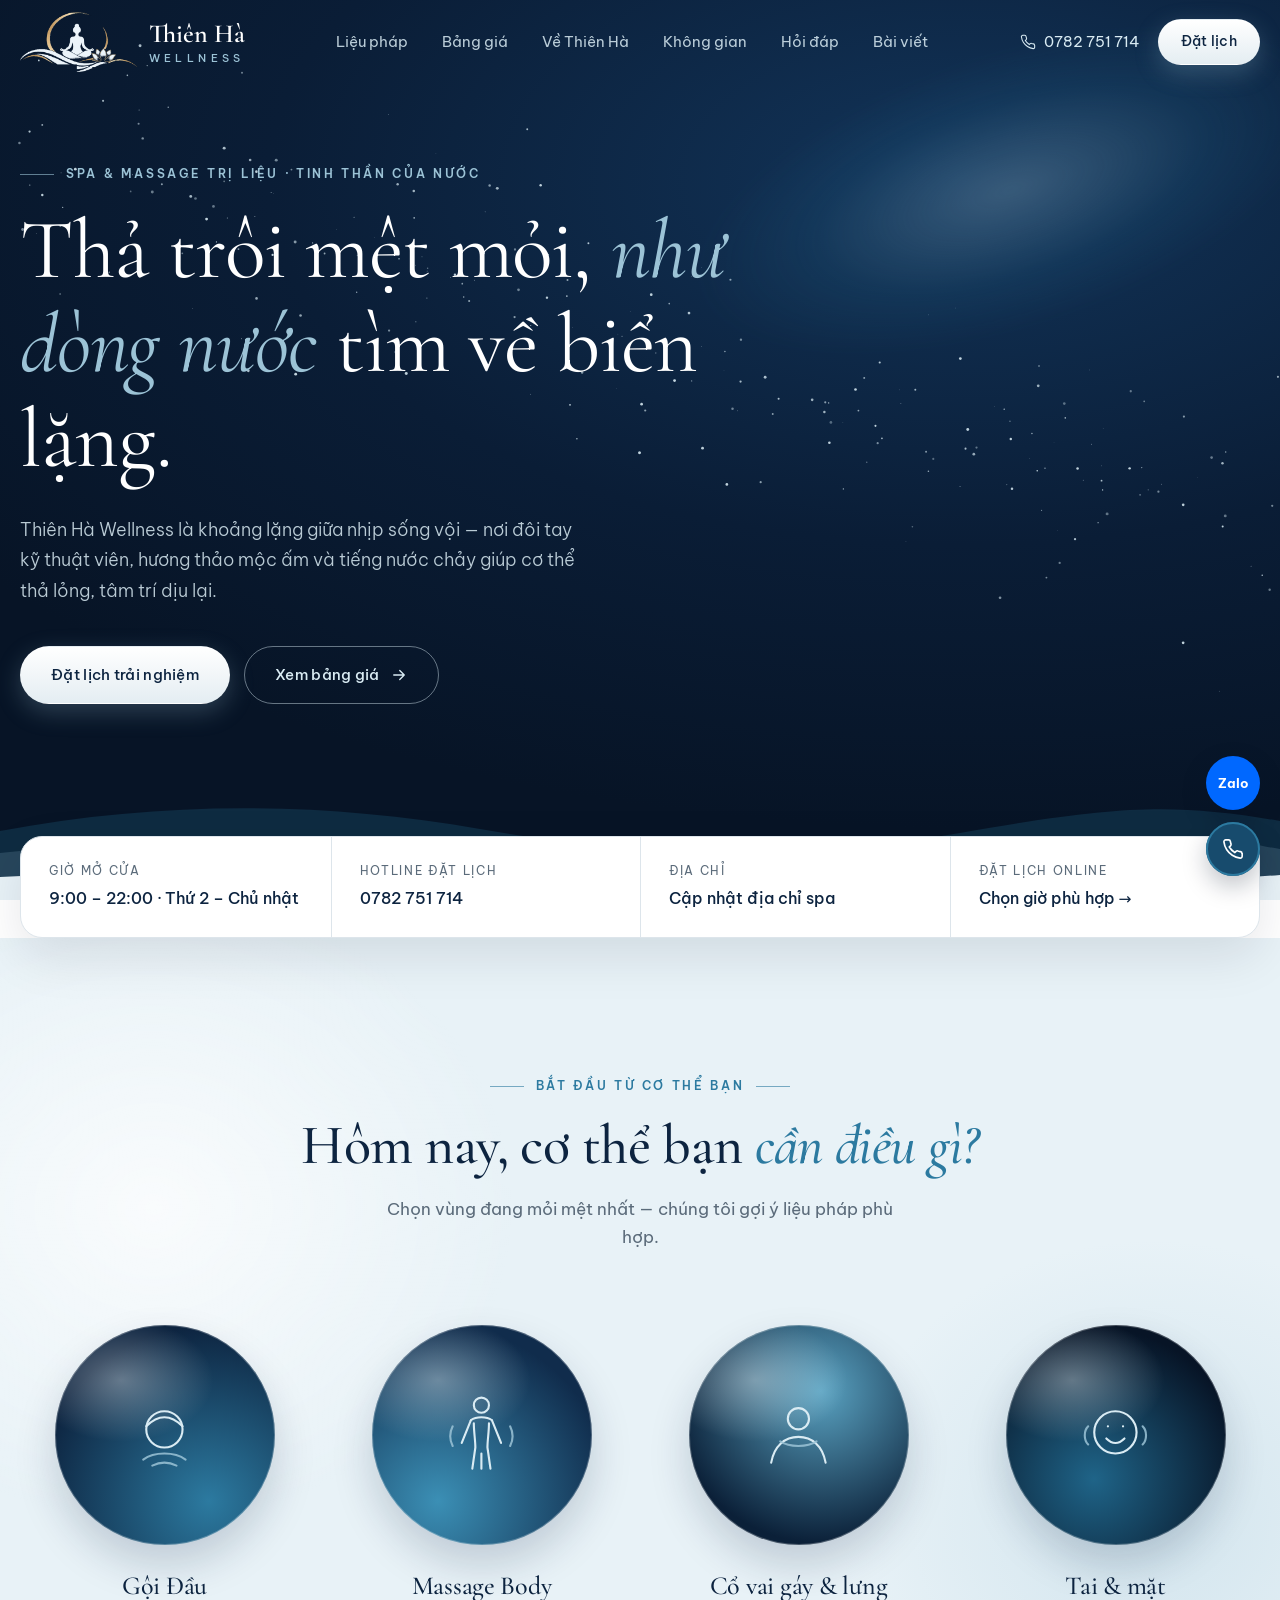
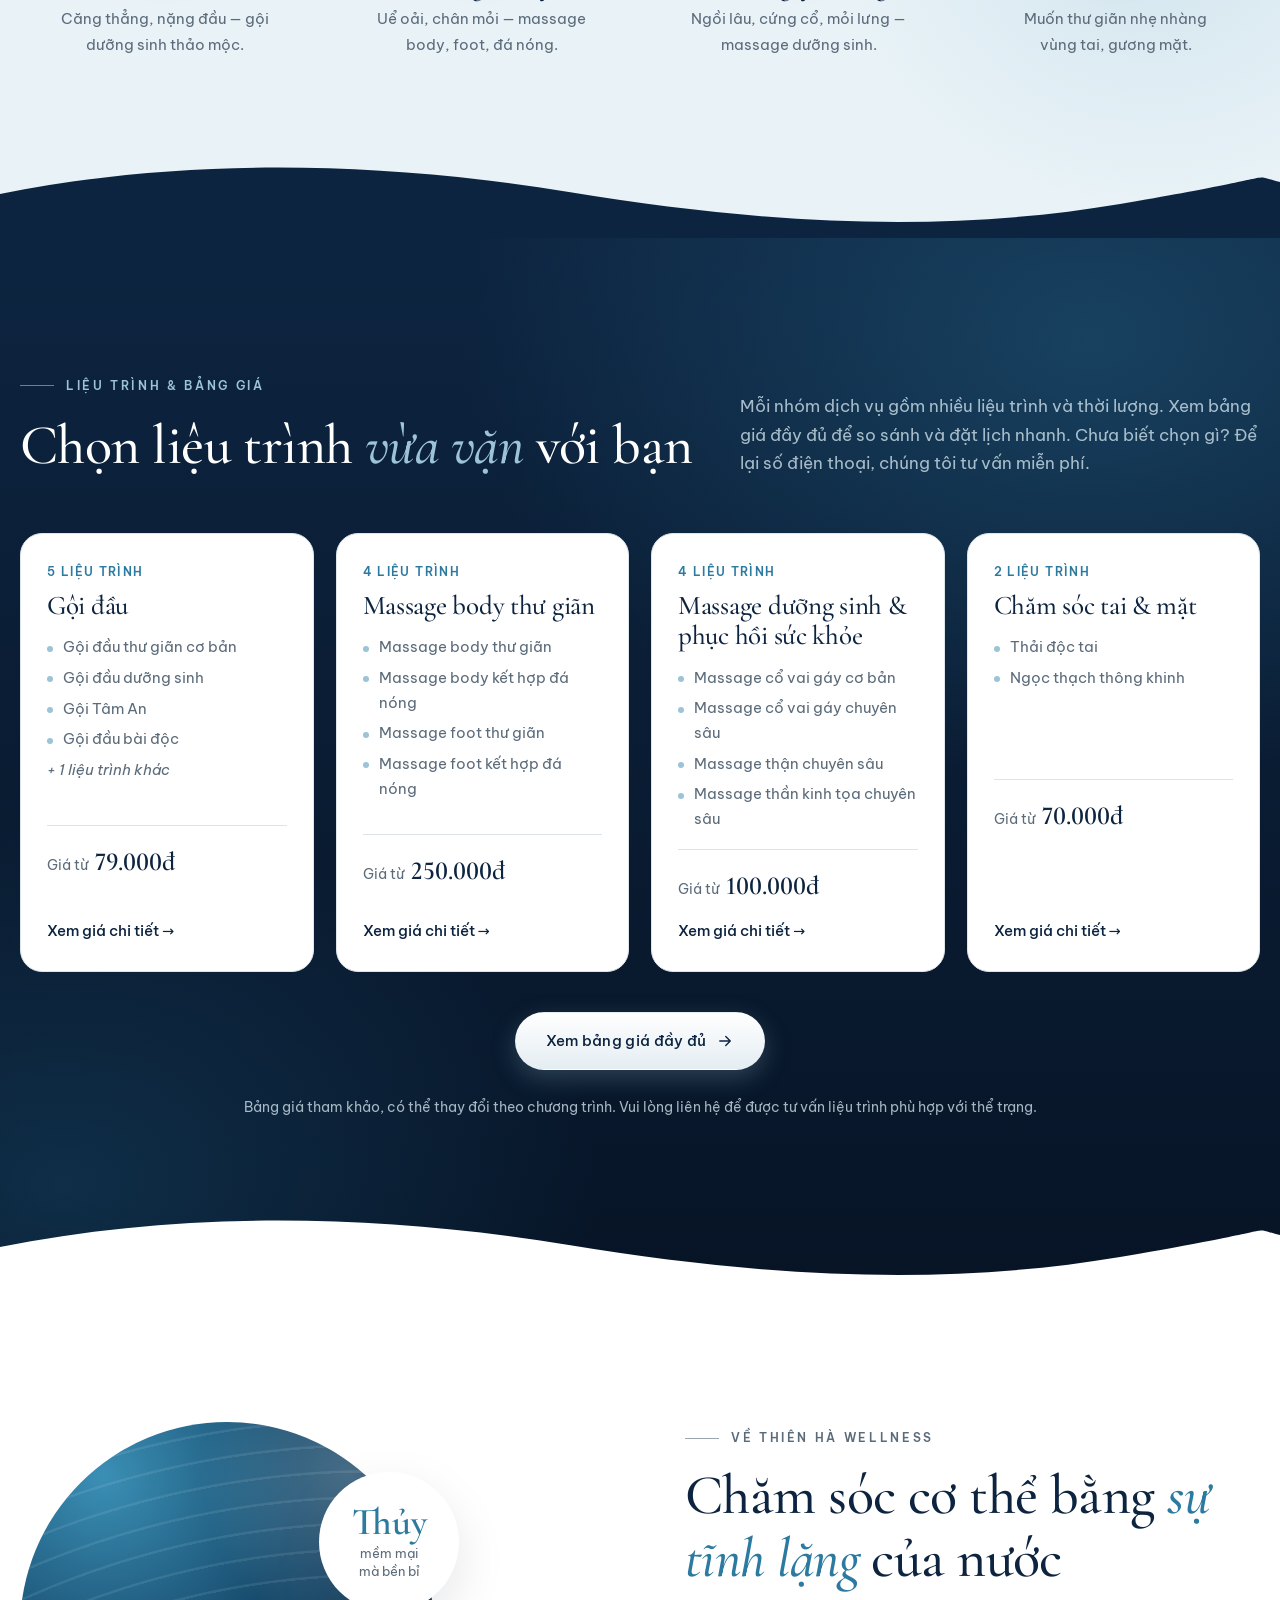
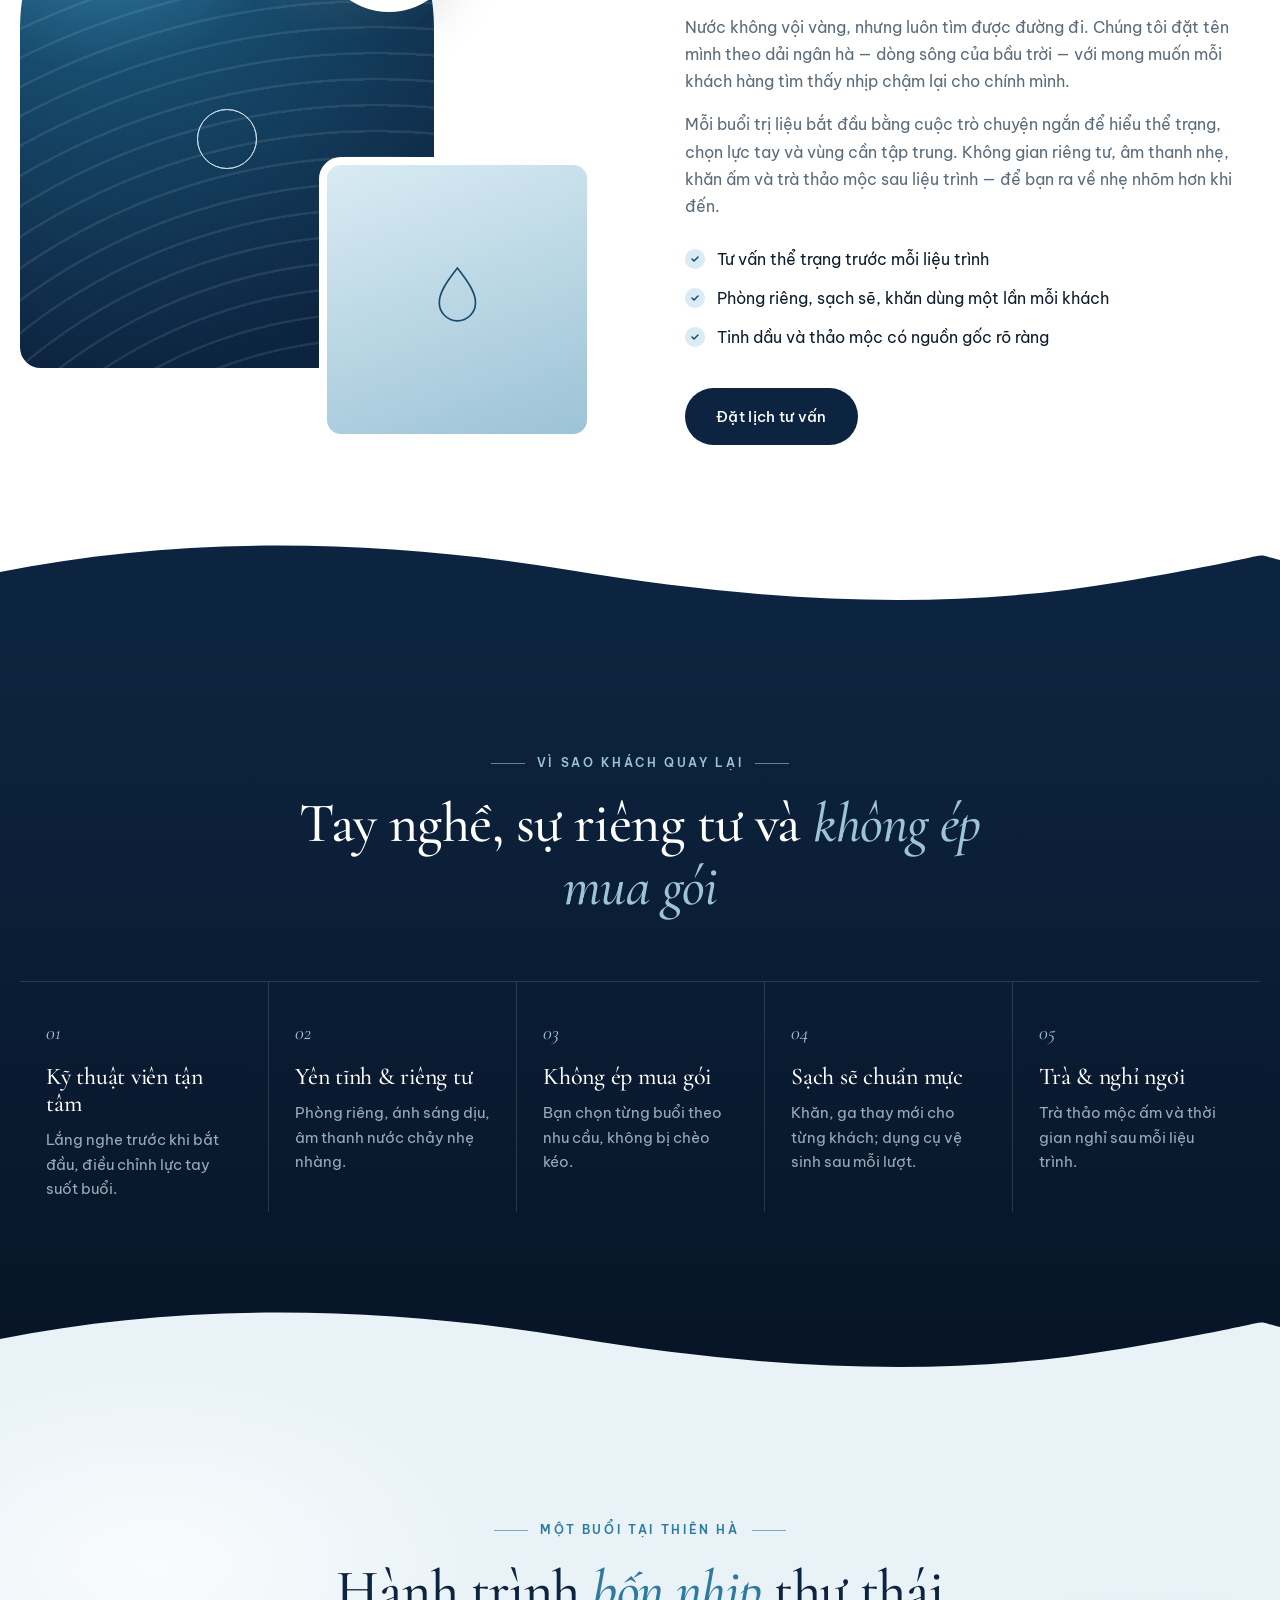
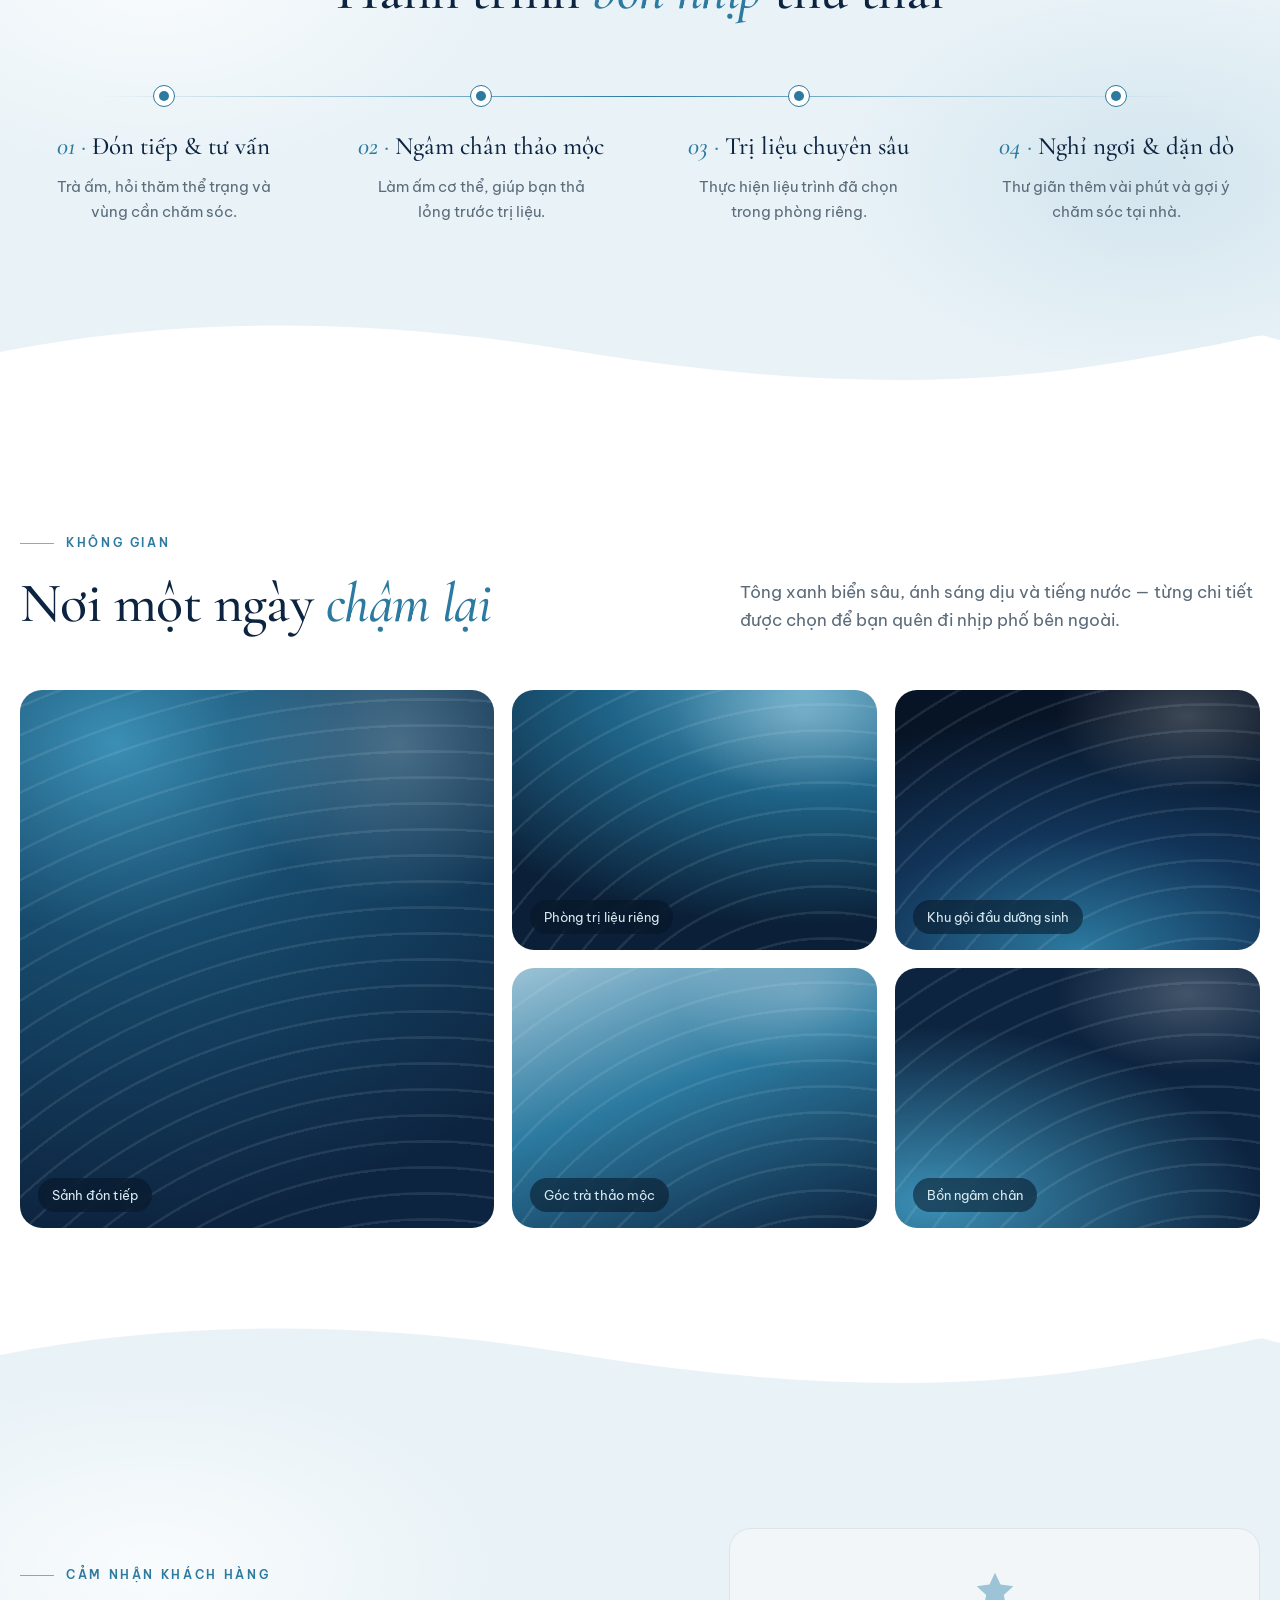
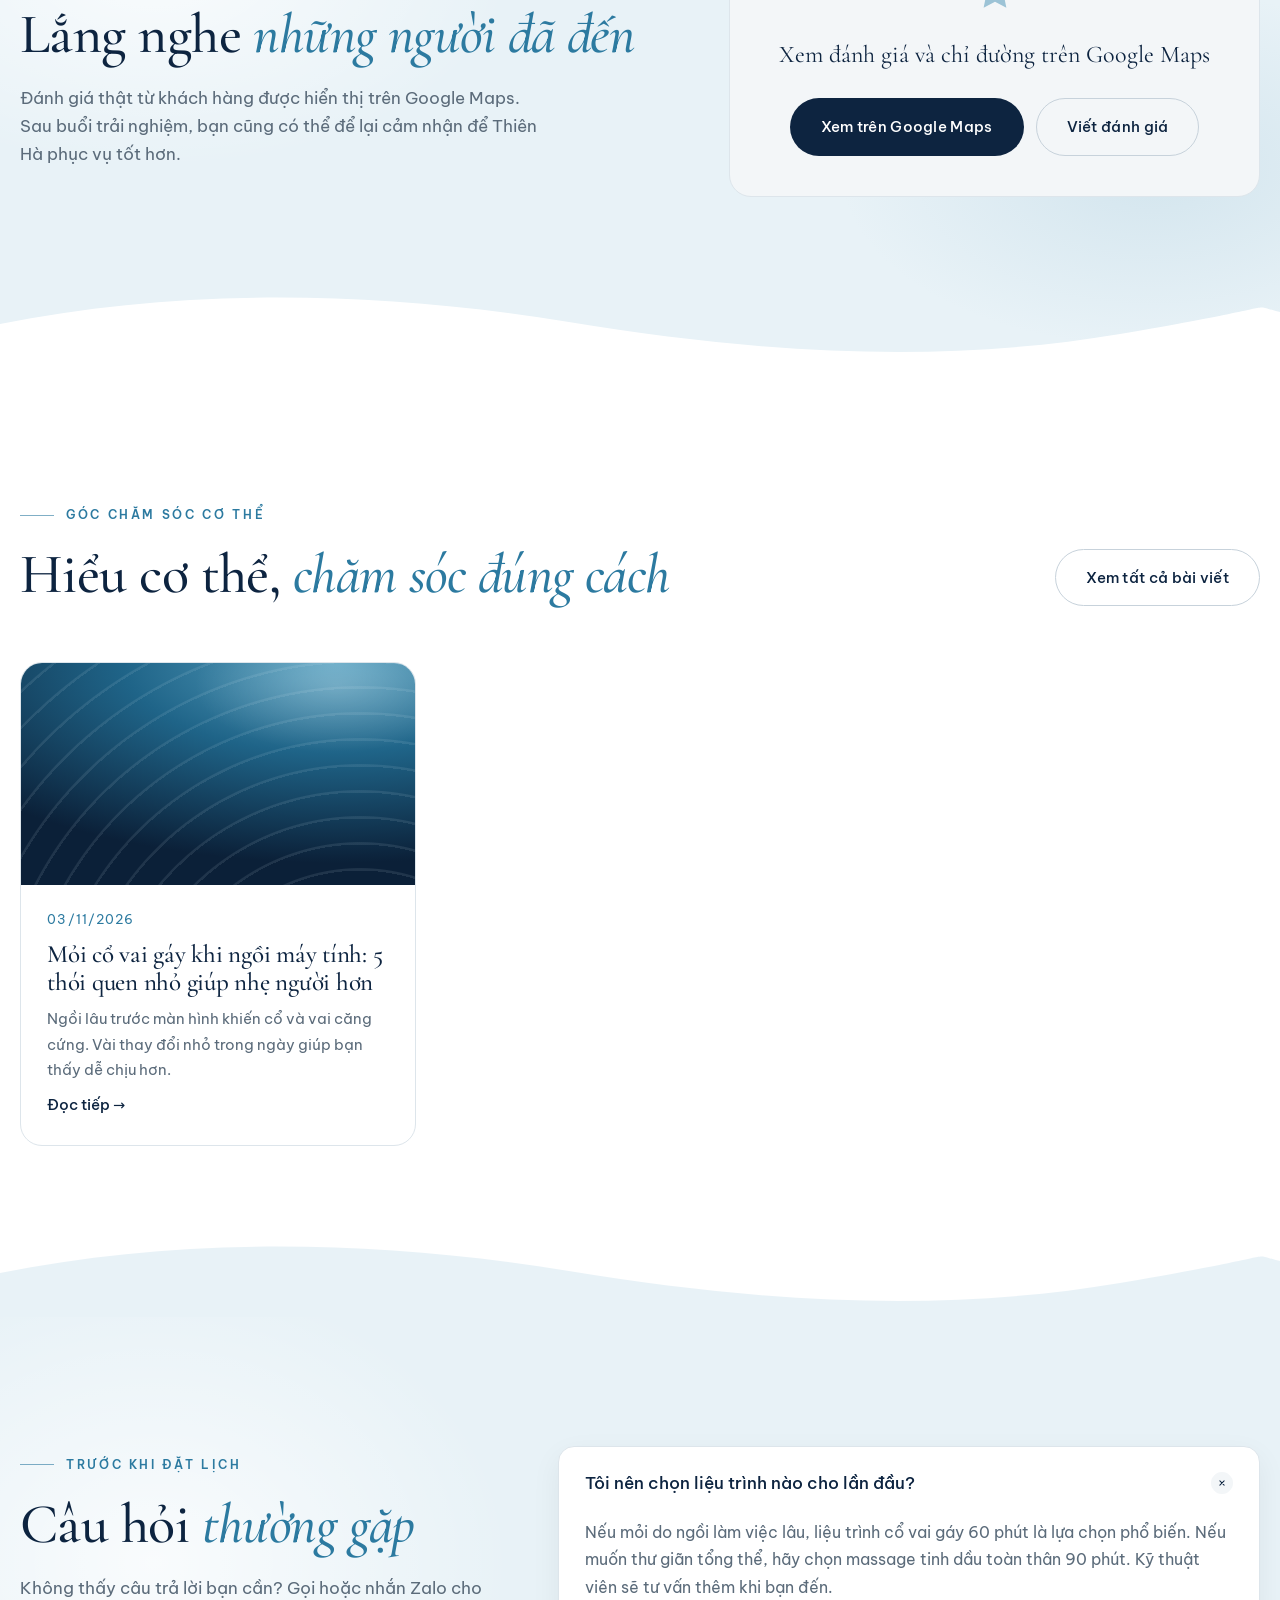
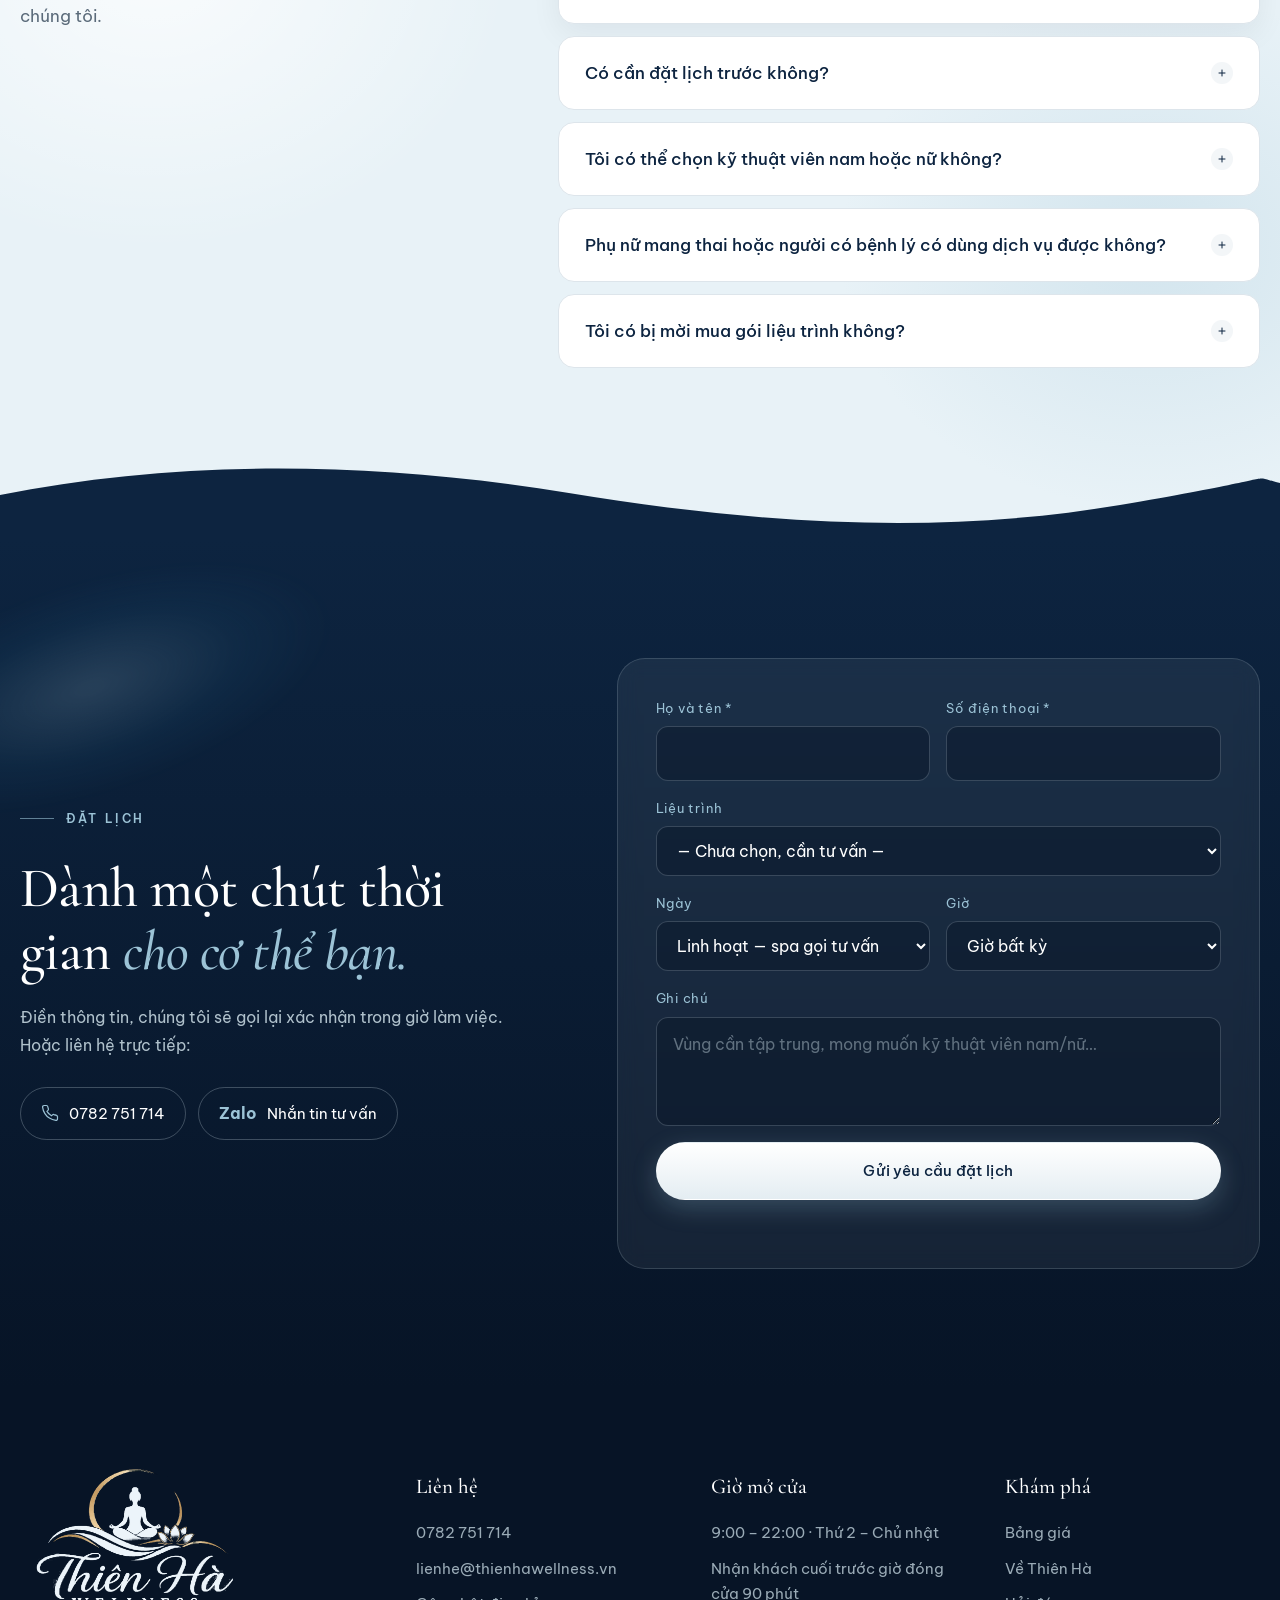
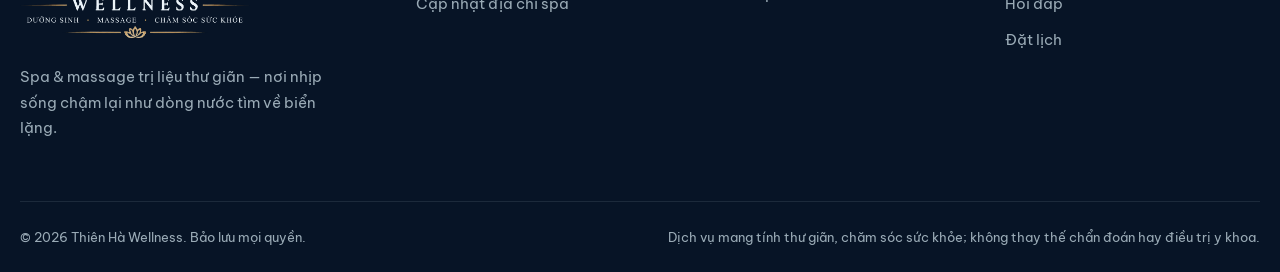
==== commit 39694fe8: "Trang chủ: nền xen kẽ xanh băng / xanh đêm / trắng ngọc, nối bằng đường sóng nước; Bảng giá nền đêm " ====
--- a/index.html
+++ b/index.html
@@ -76,7 +76,7 @@
     </div>
 
     <!-- ============ NHU CẦU ============ -->
-    <section class="section" id="nhu-cau">
+    <section class="section section-ice wave-deep" id="nhu-cau">
       <div class="wrap">
         <div class="head-center">
           <p class="eyebrow" data-cfg="needsEyebrow">Bắt đầu từ cơ thể bạn</p>
@@ -88,7 +88,7 @@
     </section>
 
     <!-- ============ BẢNG GIÁ ============ -->
-    <section class="section section-pearl" id="bang-gia">
+    <section class="section section-deep section-glow wave-white" id="bang-gia">
       <div class="wrap">
         <div class="head-split">
           <div>
@@ -98,13 +98,13 @@
           <p class="sub">Mỗi nhóm dịch vụ gồm nhiều liệu trình và thời lượng. Xem bảng giá đầy đủ để so sánh và đặt lịch nhanh. Chưa biết chọn gì? Để lại số điện thoại, chúng tôi tư vấn miễn phí.</p>
         </div>
         <div class="pl-sum" id="price-summary"></div>
-        <div class="pl-cta"><a href="/bang-gia/" class="btn btn-navy">Xem bảng giá đầy đủ <svg viewBox="0 0 24 24" aria-hidden="true"><path d="M5 12h14M13 6l6 6-6 6"/></svg></a></div>
+        <div class="pl-cta"><a href="/bang-gia/" class="btn btn-pearl">Xem bảng giá đầy đủ <svg viewBox="0 0 24 24" aria-hidden="true"><path d="M5 12h14M13 6l6 6-6 6"/></svg></a></div>
         <p class="note">Bảng giá tham khảo, có thể thay đổi theo chương trình. Vui lòng liên hệ để được tư vấn liệu trình phù hợp với thể trạng.</p>
       </div>
     </section>
 
     <!-- ============ VỀ CHÚNG TÔI ============ -->
-    <section class="section" id="ve-chung-toi">
+    <section class="section wave-deep" id="ve-chung-toi">
       <div class="wrap about">
         <div class="about-art" aria-hidden="true">
           <!-- Thay bằng ảnh thật: <img src="images/ve-chung-toi.jpg" alt="..."> -->
@@ -128,7 +128,7 @@
     </section>
 
     <!-- ============ GIÁ TRỊ (nền tối) ============ -->
-    <section class="section section-deep">
+    <section class="section section-deep wave-ice">
       <div class="wrap">
         <div class="head-center">
           <p class="eyebrow light">Vì sao khách quay lại</p>
@@ -145,7 +145,7 @@
     </section>
 
     <!-- ============ HÀNH TRÌNH ============ -->
-    <section class="section">
+    <section class="section section-ice wave-white">
       <div class="wrap">
         <div class="head-center">
           <p class="eyebrow">Một buổi tại Thiên Hà</p>
@@ -161,7 +161,7 @@
     </section>
 
     <!-- ============ KHÔNG GIAN ============ -->
-    <section class="section section-pearl" id="khong-gian">
+    <section class="section wave-ice" id="khong-gian">
       <div class="wrap">
         <div class="head-split">
           <div><p class="eyebrow">Không gian</p><h2>Nơi một ngày <em>chậm lại</em></h2></div>
@@ -173,7 +173,7 @@
     </section>
 
     <!-- ============ ĐÁNH GIÁ ============ -->
-    <section class="section">
+    <section class="section section-ice wave-white">
       <div class="wrap reviews">
         <div>
           <p class="eyebrow">Cảm nhận khách hàng</p>
@@ -192,7 +192,7 @@
     </section>
 
     <!-- ============ BÀI VIẾT ============ -->
-    <section class="section" id="bai-viet">
+    <section class="section wave-ice" id="bai-viet">
       <div class="wrap">
         <div class="head-split">
           <div><p class="eyebrow">Góc chăm sóc cơ thể</p><h2>Hiểu cơ thể, <em>chăm sóc đúng cách</em></h2></div>
@@ -202,7 +202,7 @@
       </div>
     </section>
 
-    <!-- ============ HỎI ĐÁP ============ -->    <section class="section section-pearl" id="hoi-dap">
+    <!-- ============ HỎI ĐÁP ============ -->    <section class="section section-ice wave-deep" id="hoi-dap">
       <div class="wrap faq-wrap">
         <div>
           <p class="eyebrow">Trước khi đặt lịch</p>
--- a/css/style.css
+++ b/css/style.css
@@ -18,6 +18,7 @@
   --line: #dde5eb;
   --radius: 22px;
   --shadow: 0 18px 50px rgba(7, 20, 38, .10);
+  --ice-bg: #e8f2f7;     /* nền xanh băng nhạt — các khối xen kẽ */
   --serif: "Cormorant Garamond", "Times New Roman", serif;
   --sans: "Be Vietnam Pro", system-ui, -apple-system, "Segoe UI", sans-serif;
 }
@@ -98,7 +99,7 @@
 .hero-waves { position: absolute; left: 0; right: 0; bottom: -1px; width: 100%; height: 160px; z-index: 1; }
 .hero-waves .w1 { fill: rgba(44,122,160,.22); animation: wave 9s ease-in-out infinite alternate; }
 .hero-waves .w2 { fill: rgba(156,195,214,.18); animation: wave 12s ease-in-out infinite alternate-reverse; }
-.hero-waves .w3 { fill: var(--white); }
+.hero-waves .w3 { fill: var(--ice-bg); }
 @keyframes wave { to { transform: translateX(-40px); } }
 
 /* Dải thông tin */
@@ -116,6 +117,26 @@
 .section-deep { background: linear-gradient(180deg, var(--navy), var(--abyss)); color: var(--ice); overflow: hidden; }
 .section-deep h2 { color: #fff; }
 .section-deep h2 em { color: var(--mist); }
+.section-deep .eyebrow { color: var(--mist); }
+.section-deep .sub, .section-deep .note { color: rgba(217,235,243,.75); }
+
+/* Khối xanh băng: nền nhạt có vệt sáng và gợn sóng mờ */
+.section-ice { background: var(--ice-bg); }
+.section-ice::before { content: ""; position: absolute; inset: 0; pointer-events: none;
+  background: radial-gradient(40% 50% at 12% 30%, rgba(255,255,255,.75), transparent 70%), radial-gradient(35% 45% at 90% 65%, rgba(156,195,214,.28), transparent 70%); }
+.section-ice > .wrap { position: relative; z-index: 1; }
+/* Khối đêm có vầng sáng xanh biển */
+.section-glow { background: radial-gradient(70% 60% at 85% 10%, rgba(44,122,160,.35), transparent 70%), radial-gradient(60% 50% at 5% 90%, rgba(23,75,109,.45), transparent 70%), linear-gradient(180deg, var(--navy), var(--abyss)); }
+.section-glow > .wrap { position: relative; z-index: 1; }
+
+/* Đường sóng nước nối sang khối sau (màu = nền khối kế tiếp) */
+.wave-white, .wave-ice, .wave-deep { padding-bottom: 170px; }
+.wave-white::after, .wave-ice::after, .wave-deep::after { content: ""; position: absolute; left: 0; right: 0; bottom: -1px; height: 90px; pointer-events: none; z-index: 2;
+  -webkit-mask: url("data:image/svg+xml,%3Csvg xmlns='http://www.w3.org/2000/svg' viewBox='0 0 1440 90' preserveAspectRatio='none'%3E%3Cpath d='M0 46 C 200 10 420 12 640 44 S 1060 86 1260 56 1400 26 1440 34 V90 H0Z'/%3E%3C/svg%3E") bottom / 100% 100% no-repeat;
+          mask: url("data:image/svg+xml,%3Csvg xmlns='http://www.w3.org/2000/svg' viewBox='0 0 1440 90' preserveAspectRatio='none'%3E%3Cpath d='M0 46 C 200 10 420 12 640 44 S 1060 86 1260 56 1400 26 1440 34 V90 H0Z'/%3E%3C/svg%3E") bottom / 100% 100% no-repeat; }
+.wave-white::after { background: var(--white); }
+.wave-ice::after { background: var(--ice-bg); }
+.wave-deep::after { background: var(--navy); }
 .head-center { text-align: center; max-width: 760px; margin: 0 auto 64px; }
 .head-center .eyebrow::after { content: ""; width: 34px; height: 1px; background: currentColor; opacity: .6; }
 .head-center .sub { margin: 18px auto 0; }
@@ -188,29 +209,10 @@
 .pl-nav a { display: inline-flex; align-items: center; gap: 8px; padding: 9px 18px; border-radius: 999px; border: 1px solid var(--line); background: var(--pearl); color: var(--navy); font-size: 14.5px; font-weight: 500; transition: .2s; }
 .pl-nav a:hover { border-color: var(--tide); background: var(--white); }
 .pl-nav small { display: inline-grid; place-items: center; min-width: 22px; height: 22px; padding: 0 6px; border-radius: 999px; background: var(--navy); color: #fff; font-size: 11.5px; }
-.pl-group { scroll-margin-top: 160px; }
-.pl-list { transition: box-shadow .4s; }
-.pl-group + .pl-group { margin-top: 56px; }
-.pl-group.pick .pl-list { box-shadow: 0 0 0 2px var(--tide), var(--shadow); }
-.pl-group .svc-group-title { font-size: 32px; margin-bottom: 14px; }
-.pl-list { background: var(--white); border: 1px solid var(--line); border-radius: var(--radius); overflow: hidden; }
-.pl-row { display: grid; grid-template-columns: minmax(0, 1fr) auto; align-items: center; gap: 24px; padding: 20px 26px; }
-.pl-row + .pl-row { border-top: 1px solid var(--line); }
-.pl-row:hover { background: var(--pearl); }
-.pl-name h3 { font-size: 23px; color: var(--navy); display: flex; align-items: center; flex-wrap: wrap; gap: 10px; }
-.pl-name h3 a:hover { color: var(--tide); }
-.pl-name p { margin-top: 4px; color: var(--muted); font-size: 14.5px; display: -webkit-box; -webkit-line-clamp: 2; -webkit-box-orient: vertical; overflow: hidden; max-width: 640px; }
-.pl-tag { padding: 3px 10px; border-radius: 999px; background: var(--ice); color: var(--navy); font-family: var(--sans); font-size: 11px; font-weight: 600; letter-spacing: .08em; text-transform: uppercase; }
-.pl-prices { display: flex; gap: 10px; justify-content: flex-end; flex-wrap: wrap; }
-.pl-price { display: flex; flex-direction: column; align-items: center; gap: 4px; min-width: 120px; padding: 10px 16px; border: 1px solid var(--line); border-radius: 16px; background: var(--white); color: var(--navy); line-height: 1; transition: .2s; }
-.pl-price span { font-size: 11.5px; font-weight: 500; letter-spacing: .08em; text-transform: uppercase; color: var(--muted); }
-.pl-price b { font-family: var(--serif); font-size: 27px; font-weight: 600; font-variant-numeric: lining-nums; font-feature-settings: "lnum" 1; }
-.pl-price sup { font-family: var(--sans); font-size: .5em; font-weight: 500; color: var(--tide); margin-left: 2px; vertical-align: .55em; }
-.pl-price i { font-style: normal; font-size: 12px; color: var(--tide); opacity: 0; max-height: 0; transition: .2s; }
-.pl-price:hover { border-color: var(--navy); background: var(--navy); color: #fff; }
-.pl-price:hover span, .pl-price:hover sup, .pl-price:hover i { color: var(--mist); }
-.pl-price:hover i { opacity: 1; max-height: 20px; }
-.pl-help { margin-top: 56px; display: flex; align-items: center; justify-content: space-between; gap: 30px; flex-wrap: wrap; padding: 32px 36px; border-radius: var(--radius); background: var(--pearl); border: 1px solid var(--line); }
+.section:has(> .wrap > .pricing) { background: var(--pearl); }
+.pricing .pl-nav { background: rgba(243,246,248,.94); }
+.pricing .svc-group { scroll-margin-top: 160px; }
+.pl-help { margin-top: 64px; display: flex; align-items: center; justify-content: space-between; gap: 30px; flex-wrap: wrap; padding: 32px 36px; border-radius: var(--radius); background: var(--white); border: 1px solid var(--line); }
 .pl-help h3 { font-size: 28px; color: var(--navy); margin-bottom: 6px; }
 .pl-help p { color: var(--muted); max-width: 560px; }
 .pl-help-act { display: flex; gap: 12px; flex-wrap: wrap; }
@@ -457,11 +459,7 @@
   .pl-sum { grid-template-columns: 1fr; gap: 16px; }
   .pl-nav { top: 72px; flex-wrap: nowrap; overflow-x: auto; margin-inline: -16px; padding-inline: 16px; scrollbar-width: none; }
   .pl-nav a { flex: none; }
-  .pl-group { scroll-margin-top: 140px; }
-  .pl-row { grid-template-columns: 1fr; gap: 14px; padding: 18px; }
-  .pl-prices { justify-content: flex-start; }
-  .pl-price { flex: 1; min-width: 0; }
-  .pl-price i { opacity: 1; max-height: 20px; }
+  .pricing .svc-group { scroll-margin-top: 140px; }
   .pl-help { padding: 24px 20px; }
   .pl-help-act .btn { flex: 1; }
   .values { grid-template-columns: 1fr; }
@@ -476,6 +474,8 @@
   .booking-form { grid-template-columns: 1fr; padding: 24px; }
   .posts, .blog-list { grid-template-columns: 1fr; }
   .page-hero { padding: 120px 0 64px; }
+  .wave-white, .wave-ice, .wave-deep { padding-bottom: 120px; }
+  .wave-white::after, .wave-ice::after, .wave-deep::after { height: 48px; }
   .review-cta { padding: 28px 20px; }
   .footer-grid { grid-template-columns: 1fr; }
   .float-contact { bottom: 84px; right: 14px; }
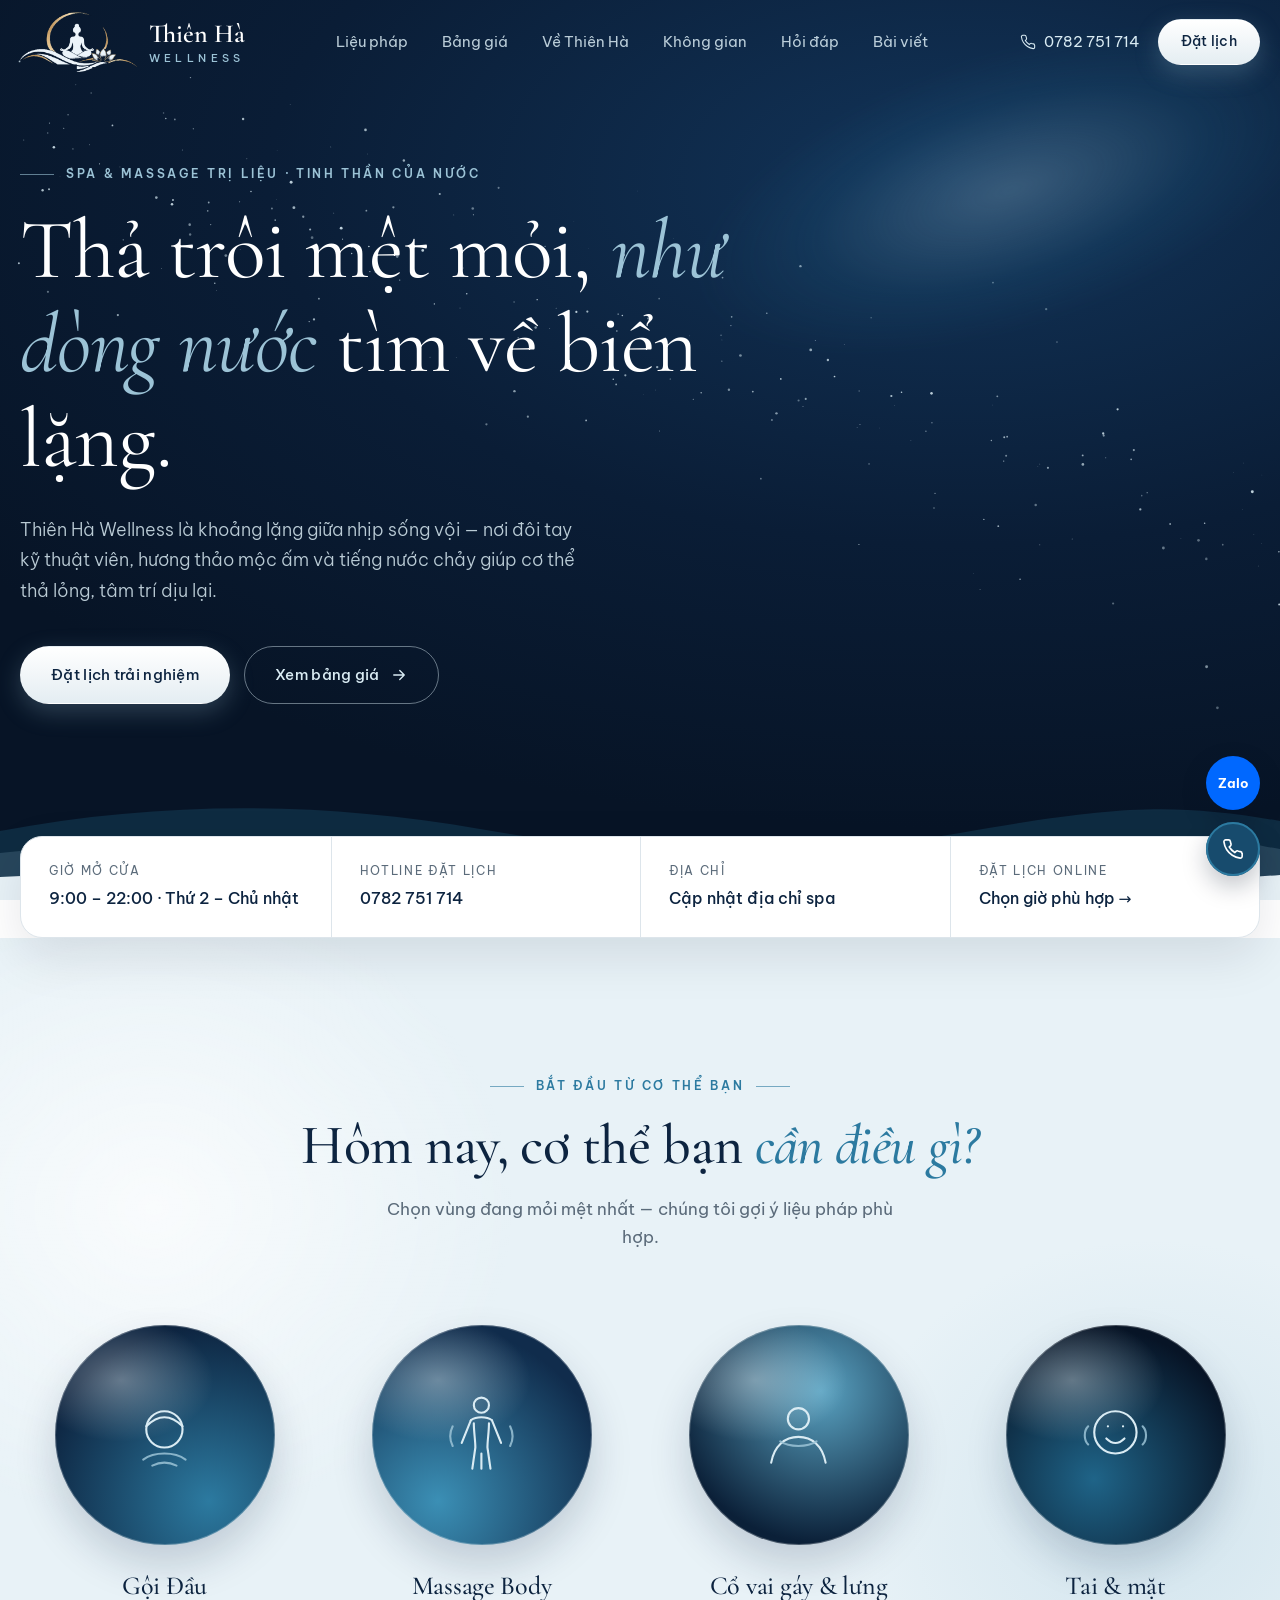
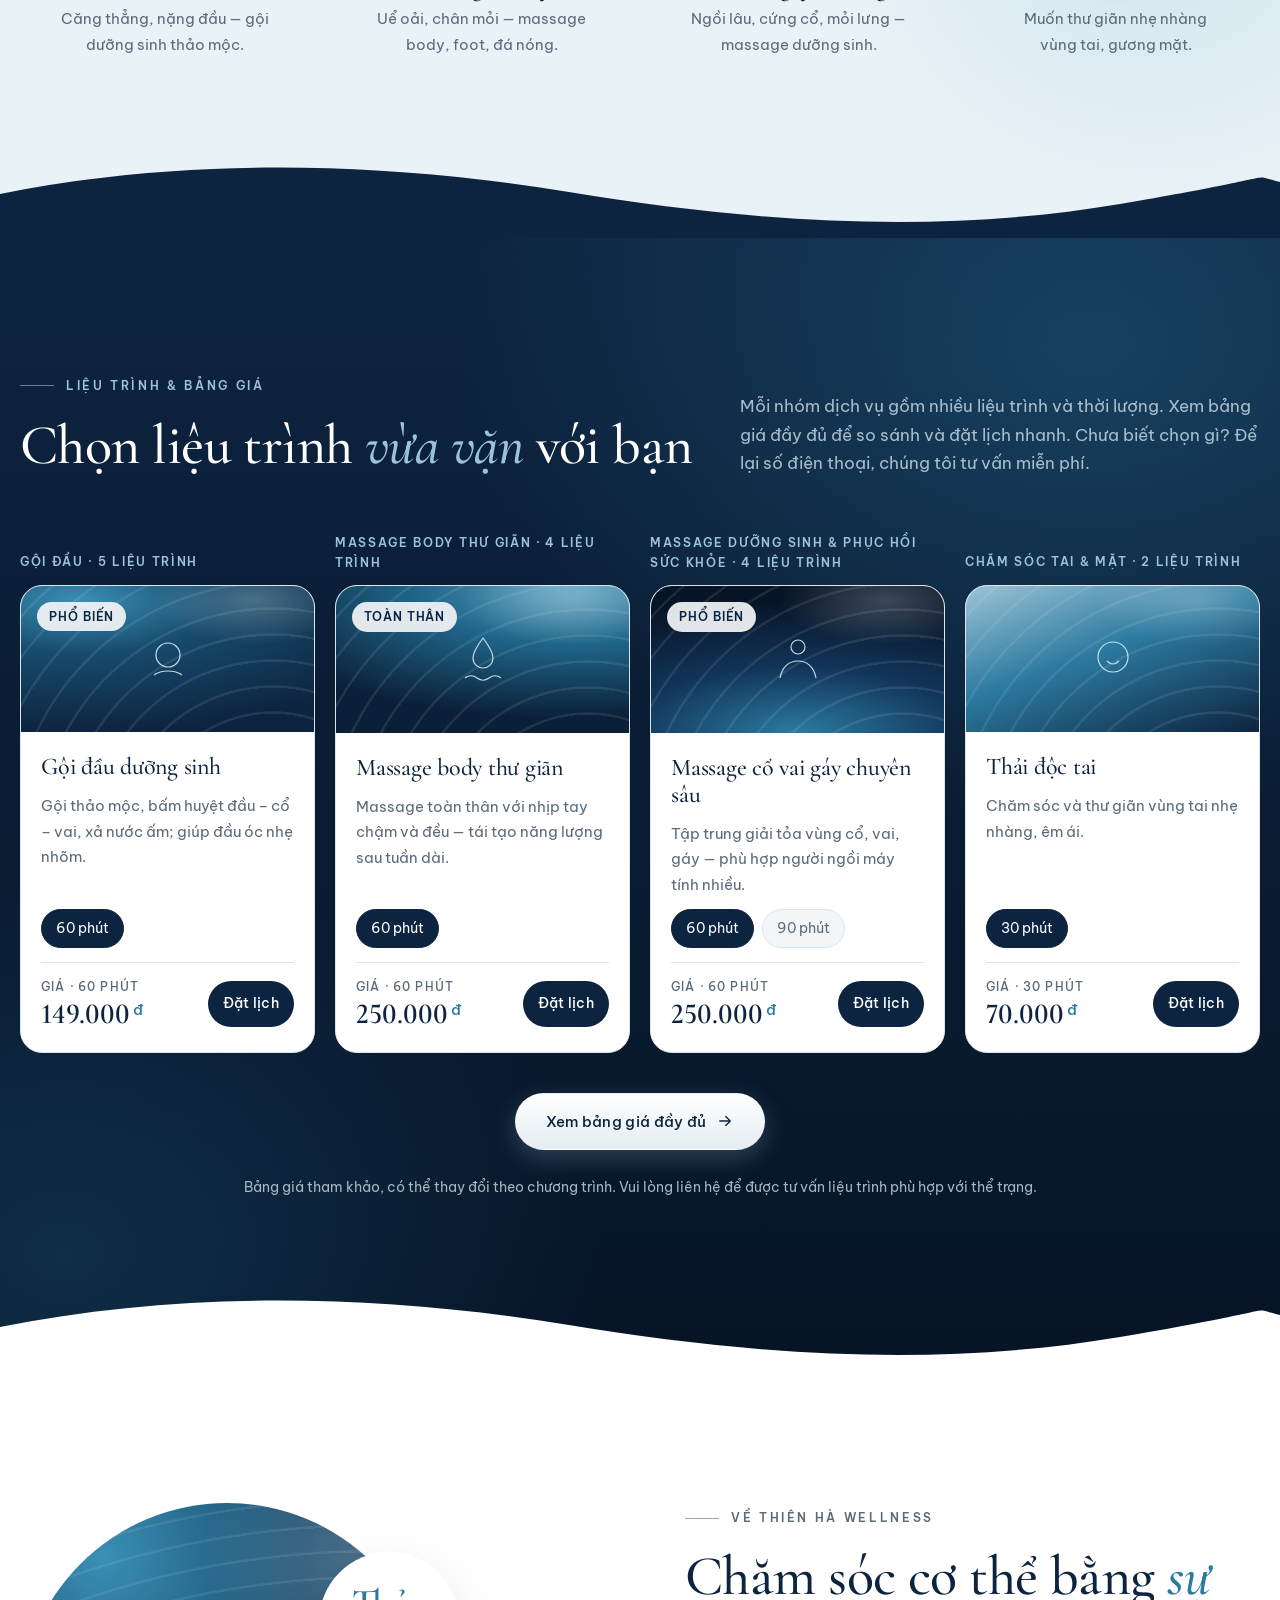
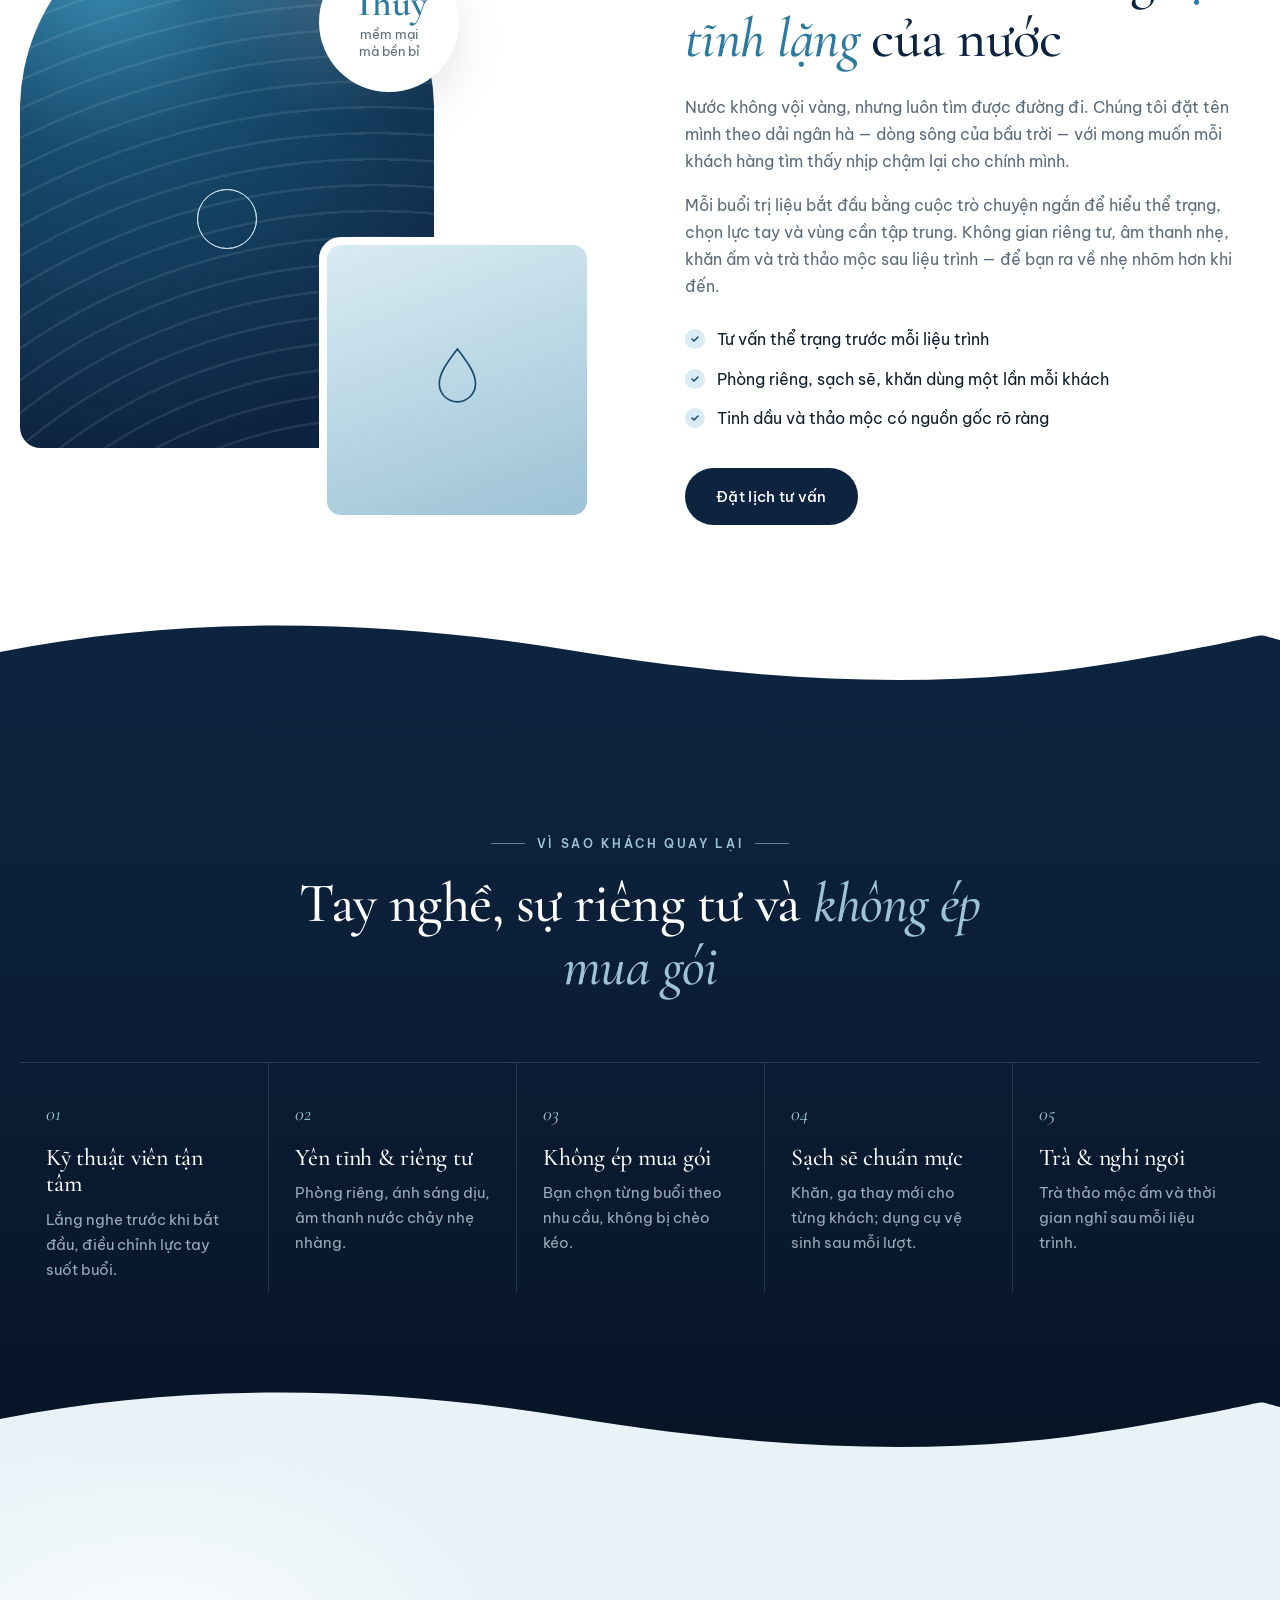
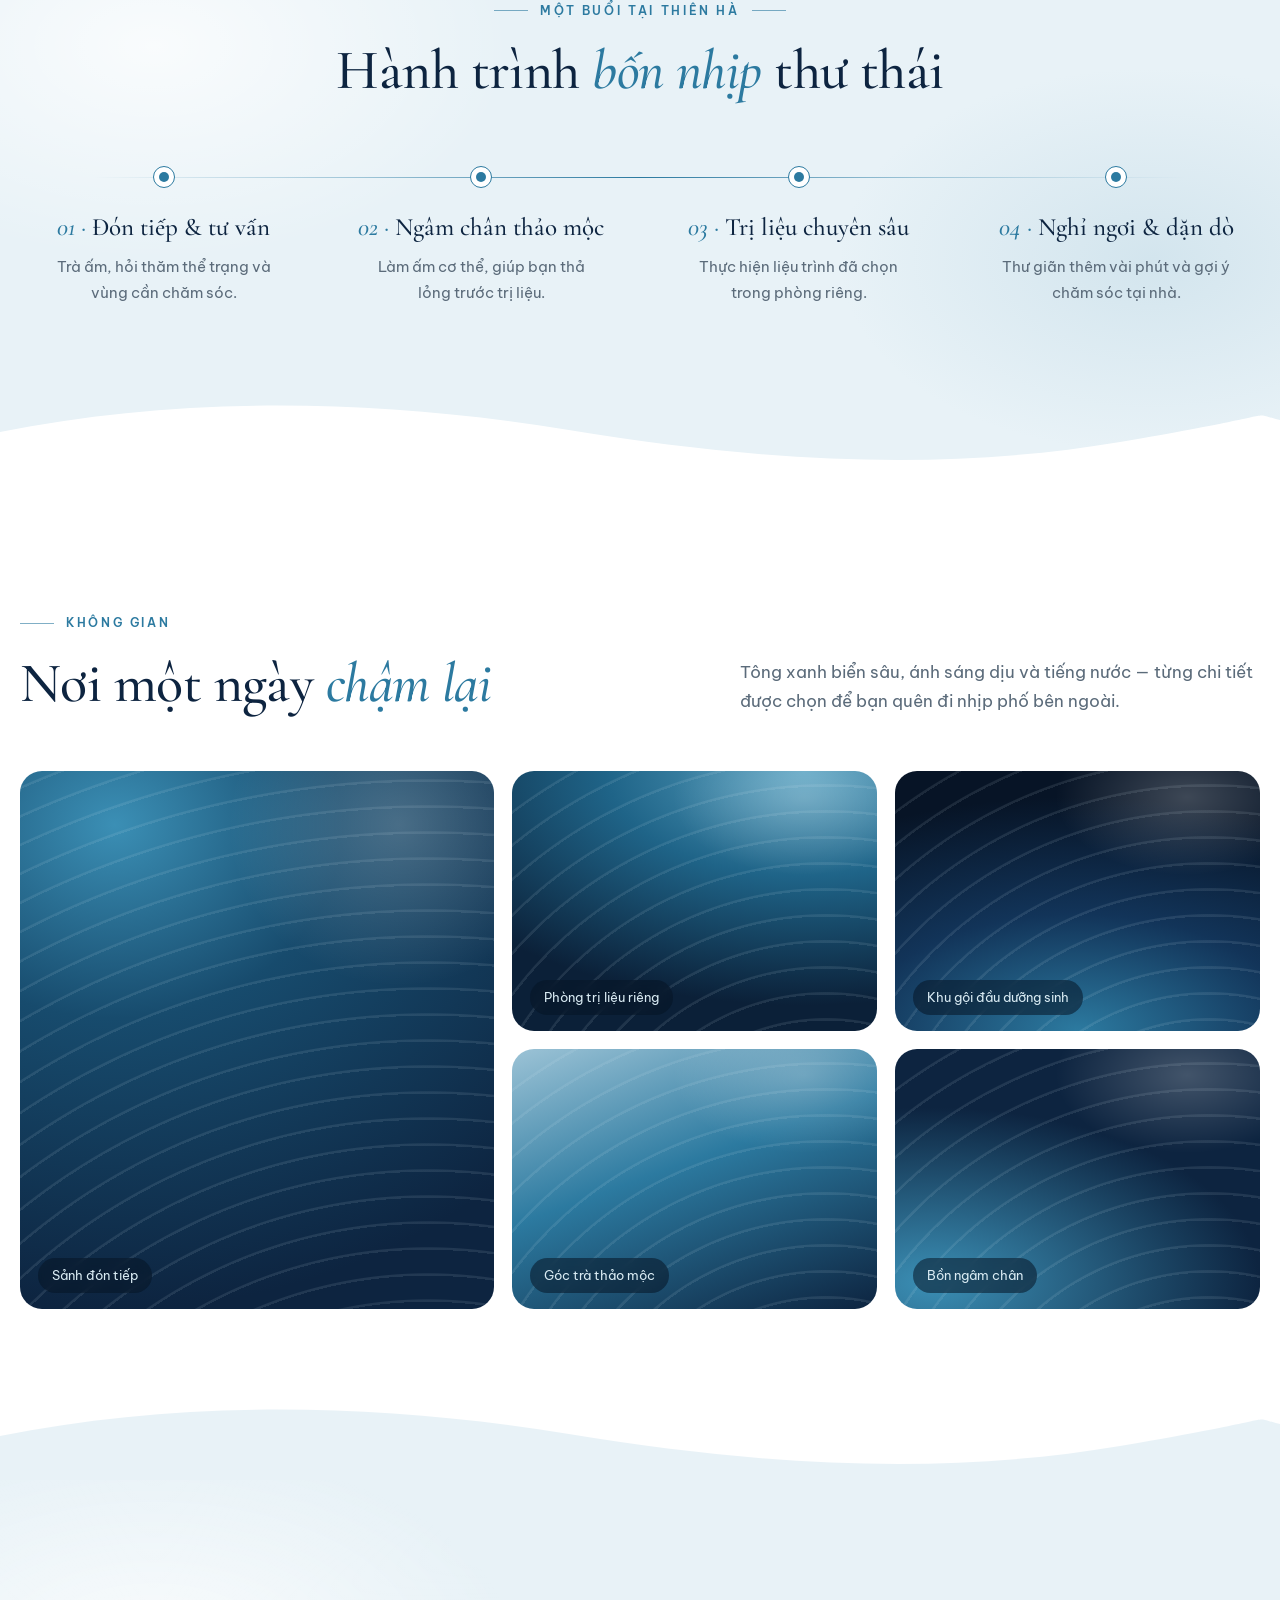
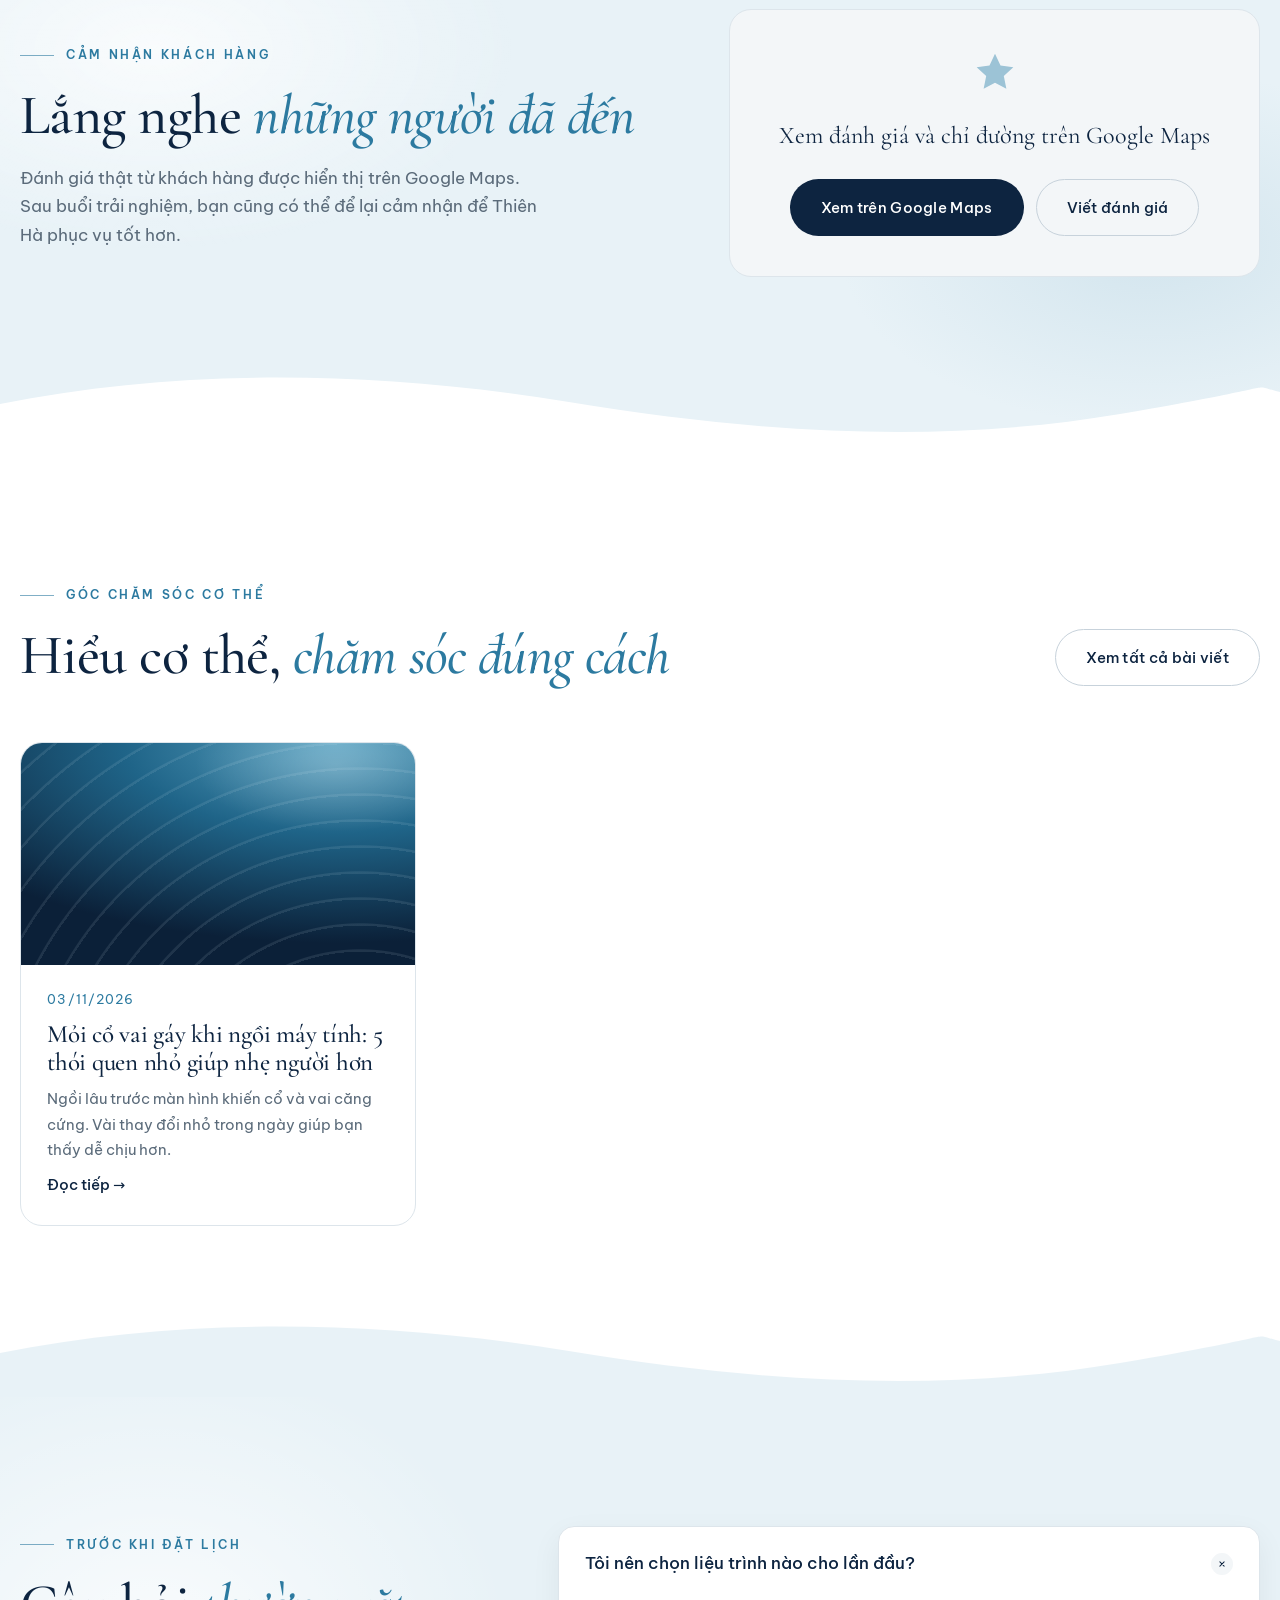
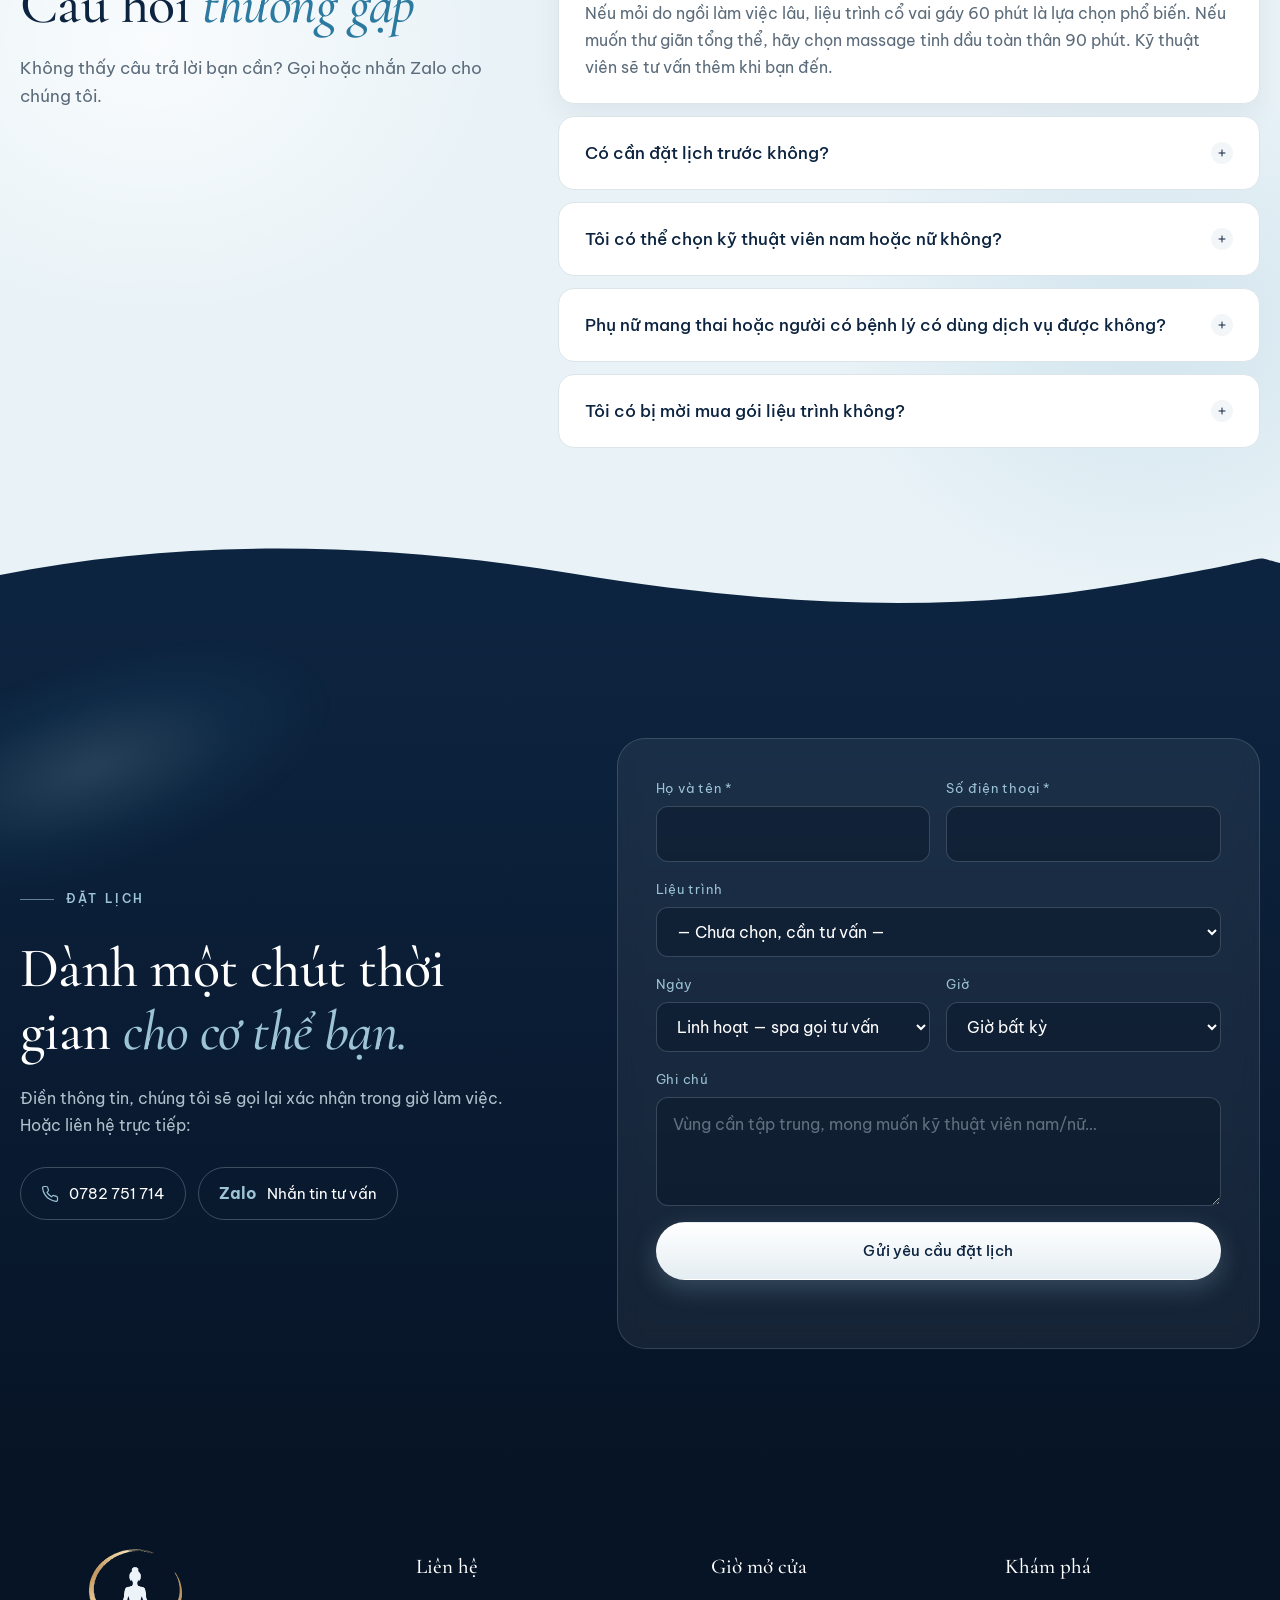
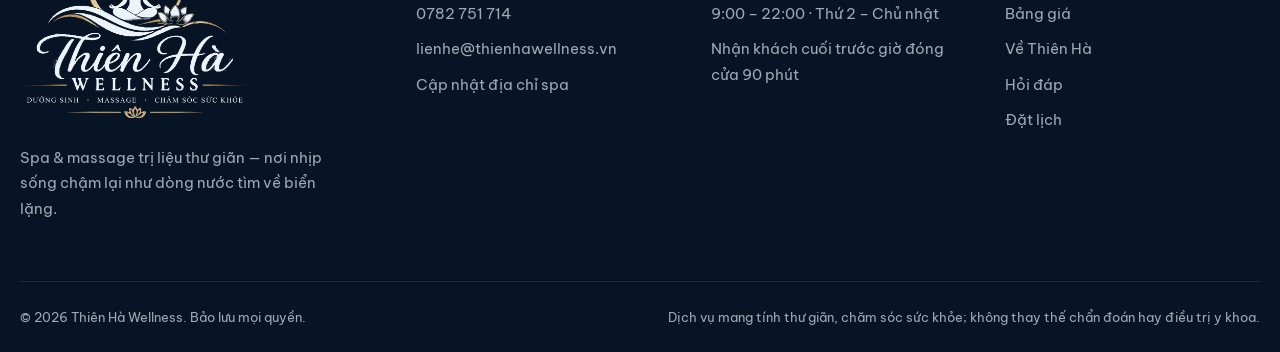
==== commit 257fab6b: "Bảng giá trang chủ: 4 thẻ liệu trình tiêu biểu (mỗi nhóm 1) cùng kiểu thẻ trang /bang-gia/ Co-Author" ====
--- a/index.html
+++ b/index.html
@@ -97,7 +97,7 @@
           </div>
           <p class="sub">Mỗi nhóm dịch vụ gồm nhiều liệu trình và thời lượng. Xem bảng giá đầy đủ để so sánh và đặt lịch nhanh. Chưa biết chọn gì? Để lại số điện thoại, chúng tôi tư vấn miễn phí.</p>
         </div>
-        <div class="pl-sum" id="price-summary"></div>
+        <div class="svc-groups" id="services"></div>
         <div class="pl-cta"><a href="/bang-gia/" class="btn btn-pearl">Xem bảng giá đầy đủ <svg viewBox="0 0 24 24" aria-hidden="true"><path d="M5 12h14M13 6l6 6-6 6"/></svg></a></div>
         <p class="note">Bảng giá tham khảo, có thể thay đổi theo chương trình. Vui lòng liên hệ để được tư vấn liệu trình phù hợp với thể trạng.</p>
       </div>
--- a/css/style.css
+++ b/css/style.css
@@ -188,20 +188,13 @@
 .price-num sup { font-family: var(--sans); font-size: .5em; font-weight: 500; color: var(--tide); margin-left: 3px; vertical-align: .55em; }
 .price small { font-family: var(--sans); font-size: 13px; font-weight: 400; color: var(--muted); margin-left: 4px; }
 
-/* ---------- Bảng giá: tóm tắt ở trang chủ ---------- */
-.pl-sum { display: grid; grid-template-columns: repeat(4, 1fr); gap: 22px; }
-.pl-card { display: flex; flex-direction: column; gap: 10px; padding: 28px 26px; background: var(--white); border: 1px solid var(--line); border-radius: var(--radius); transition: transform .35s, box-shadow .35s; }
-.pl-card:hover { transform: translateY(-6px); box-shadow: var(--shadow); }
-.pl-card.pick { box-shadow: 0 0 0 2px var(--tide), var(--shadow); }
-.pl-card-k { font-size: 11.5px; font-weight: 600; letter-spacing: .12em; text-transform: uppercase; color: var(--tide); }
-.pl-card h3 { font-size: 27px; color: var(--navy); }
-.pl-card ul { list-style: none; display: grid; gap: 6px; margin: 4px 0 8px; color: var(--muted); font-size: 14.5px; }
-.pl-card li { padding-left: 16px; position: relative; }
-.pl-card li::before { content: ""; position: absolute; left: 0; top: .72em; width: 6px; height: 6px; border-radius: 50%; background: var(--mist); }
-.pl-card li.more { padding-left: 0; font-style: italic; }
-.pl-card li.more::before { display: none; }
-.pl-from { margin-top: auto; padding-top: 14px; border-top: 1px solid var(--line); color: var(--muted); font-size: 14px; }
-.pl-from b { font-family: var(--serif); font-size: 26px; font-weight: 600; color: var(--navy); margin-left: 4px; font-variant-numeric: lining-nums; font-feature-settings: "lnum" 1; }
+/* ---------- Bảng giá trang chủ: 4 thẻ tiêu biểu, mỗi thẻ có nhãn nhóm ---------- */
+.svc-slot { display: flex; flex-direction: column; gap: 12px; scroll-margin-top: 110px; }
+.svc-slot .svc { flex: 1; }
+.svc-slot-k { min-height: 40px; display: flex; align-items: flex-end; font-size: 12px; font-weight: 600; letter-spacing: .14em; text-transform: uppercase; color: var(--tide); }
+.section-deep .svc-slot-k { color: var(--mist); }
+.svc-slot-k:hover { color: var(--navy); }
+.section-deep .svc-slot-k:hover { color: #fff; }
 .pl-cta { text-align: center; margin-top: 40px; }
 
 /* ---------- Trang /bang-gia/ ---------- */
@@ -409,7 +402,6 @@
   .nav { gap: 22px; }
   .header-phone { display: none; }
   .services { grid-template-columns: repeat(2, 1fr); }
-  .pl-sum { grid-template-columns: repeat(2, 1fr); }
   .values { grid-template-columns: repeat(3, 1fr); }
   .value:nth-child(4) { border-left: 0; }
   .about { gap: 50px; }
@@ -456,7 +448,6 @@
   .need h3 { font-size: 21px; }
   .need p { font-size: 13.5px; }
   .services { grid-template-columns: 1fr; }
-  .pl-sum { grid-template-columns: 1fr; gap: 16px; }
   .pl-nav { top: 72px; flex-wrap: nowrap; overflow-x: auto; margin-inline: -16px; padding-inline: 16px; scrollbar-width: none; }
   .pl-nav a { flex: none; }
   .pricing .svc-group { scroll-margin-top: 140px; }
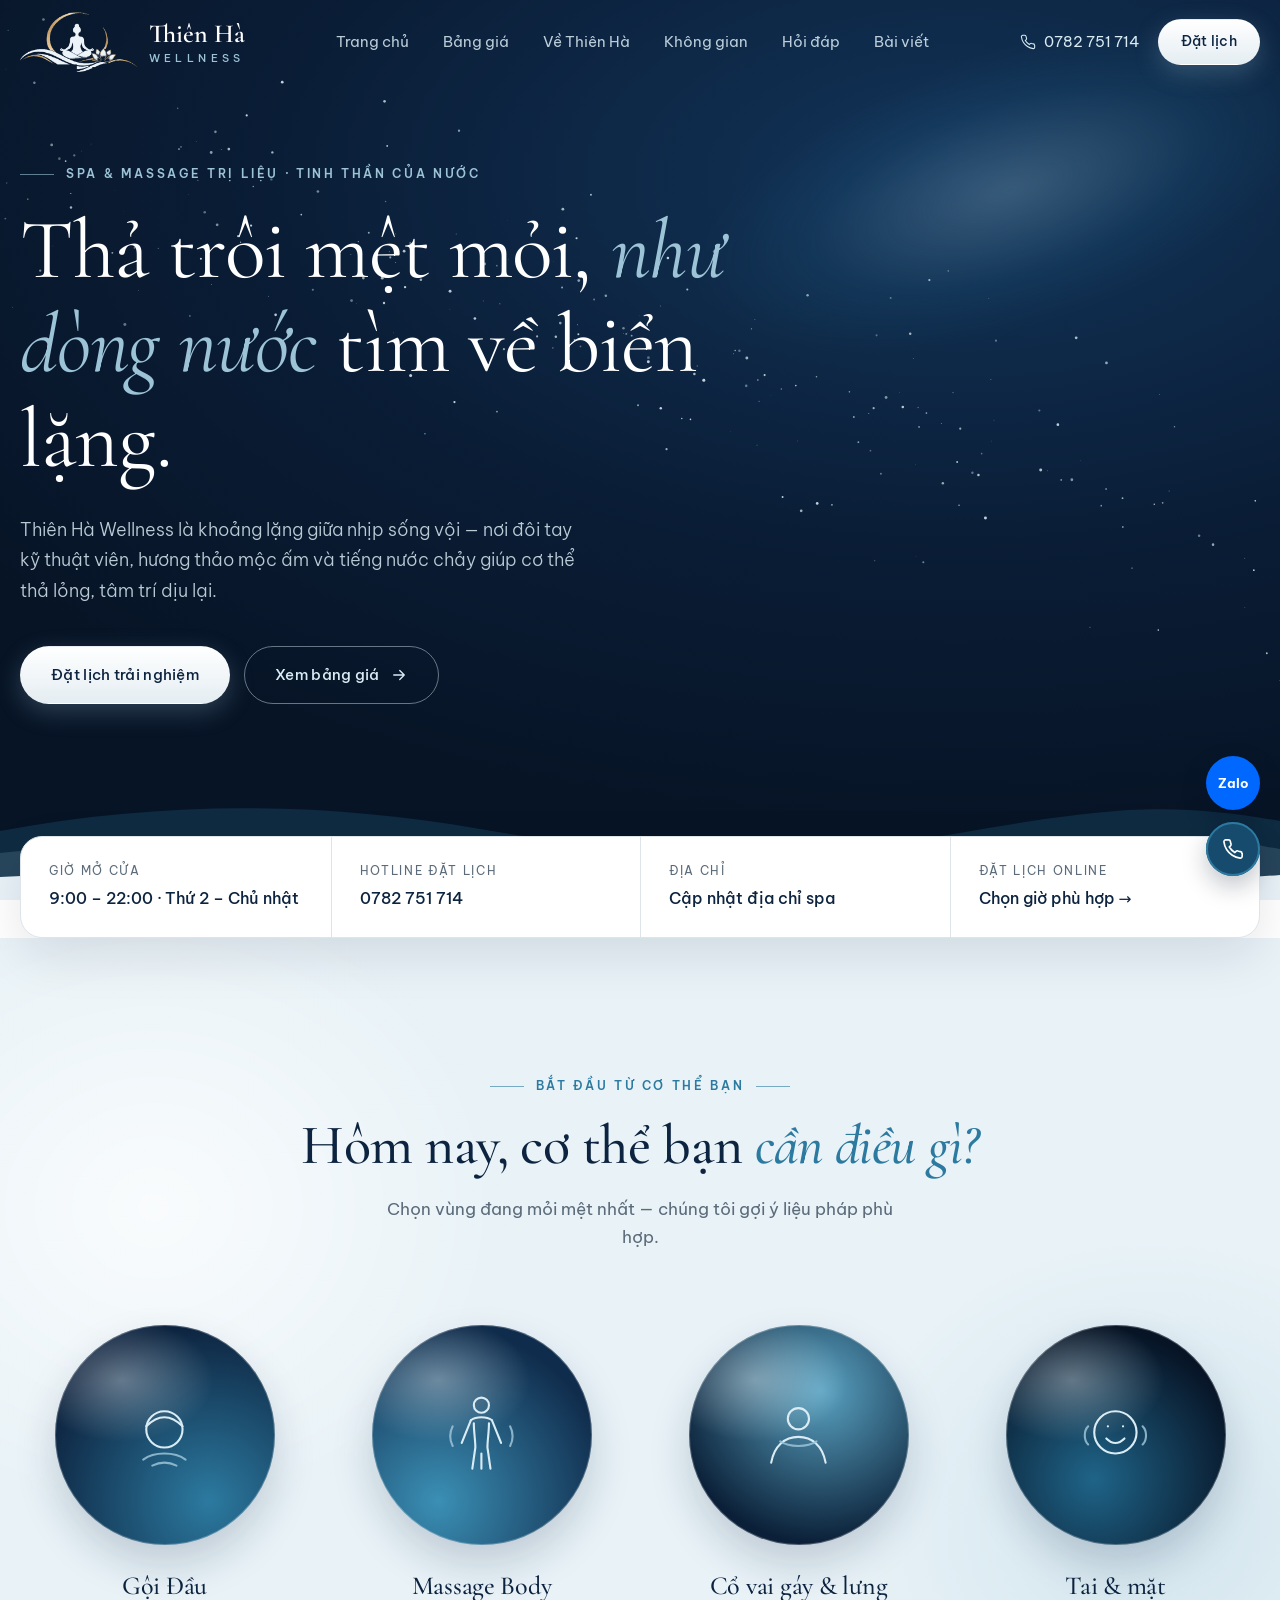
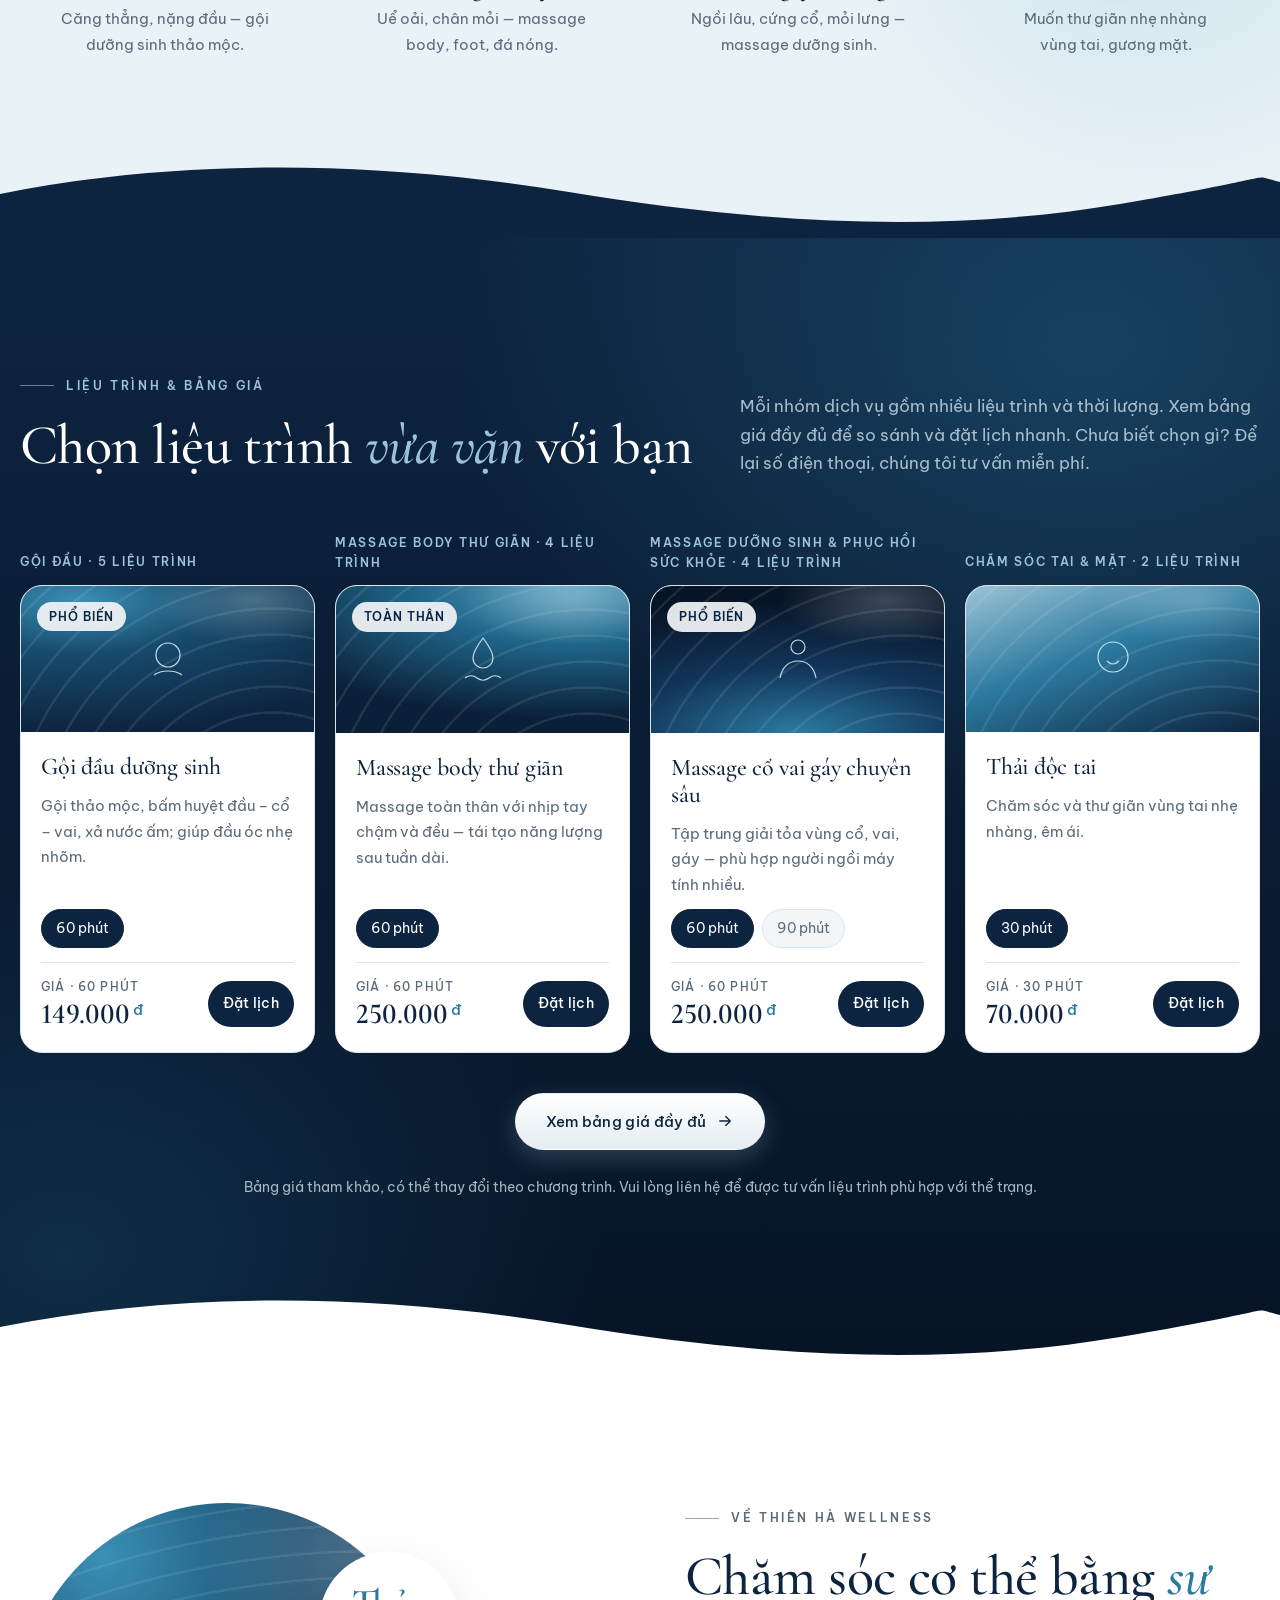
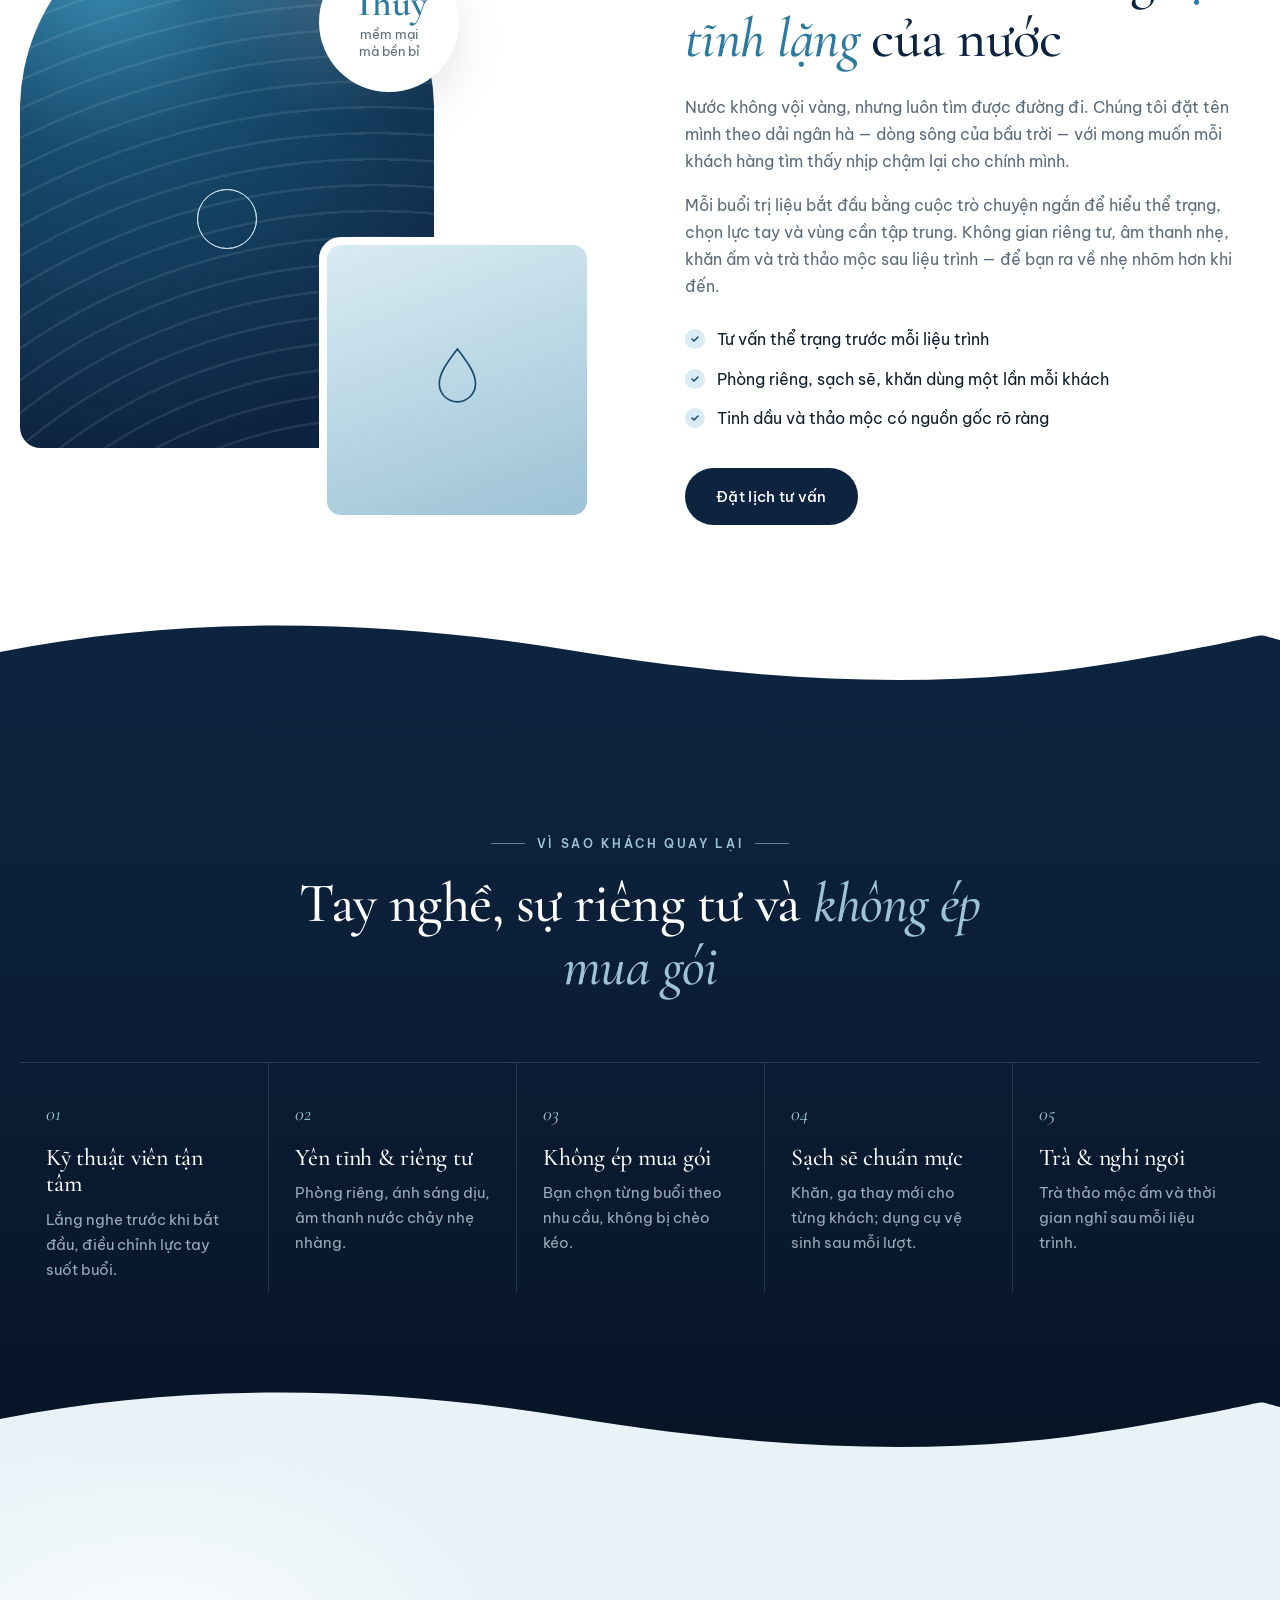
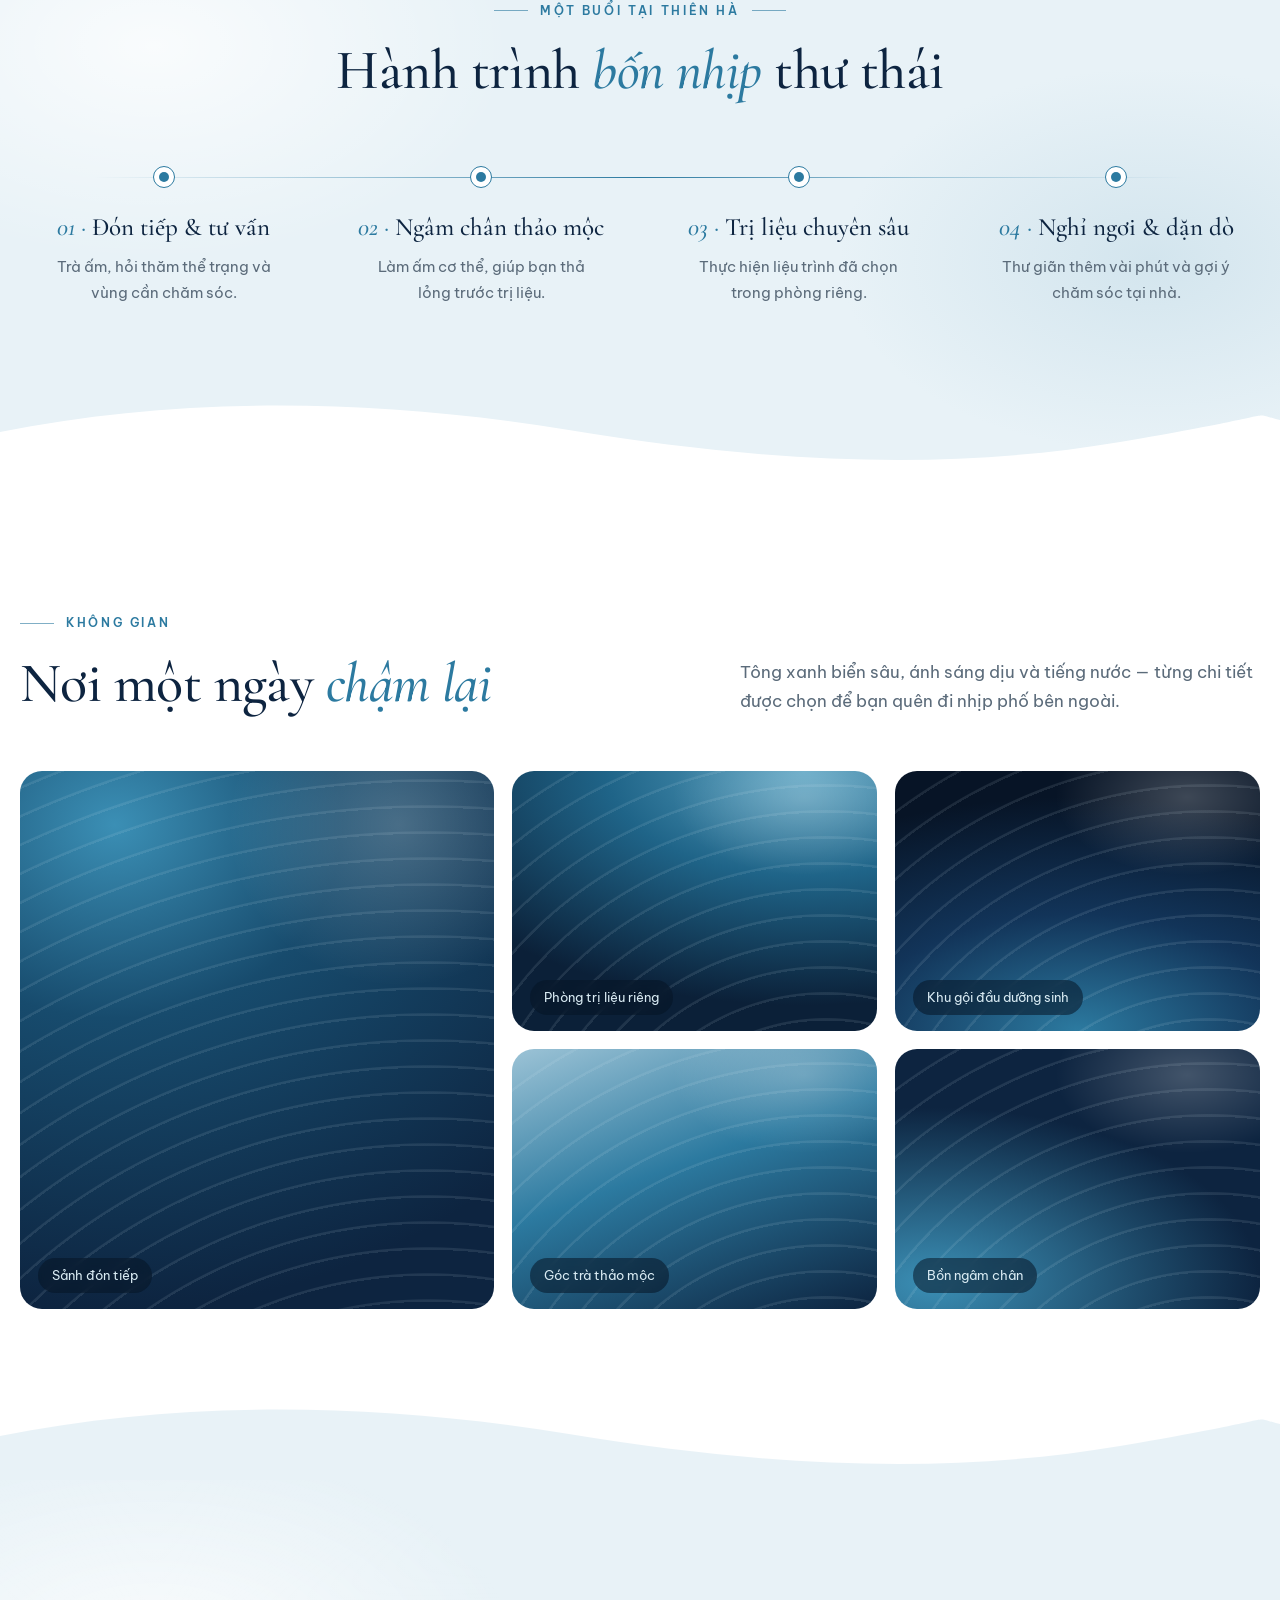
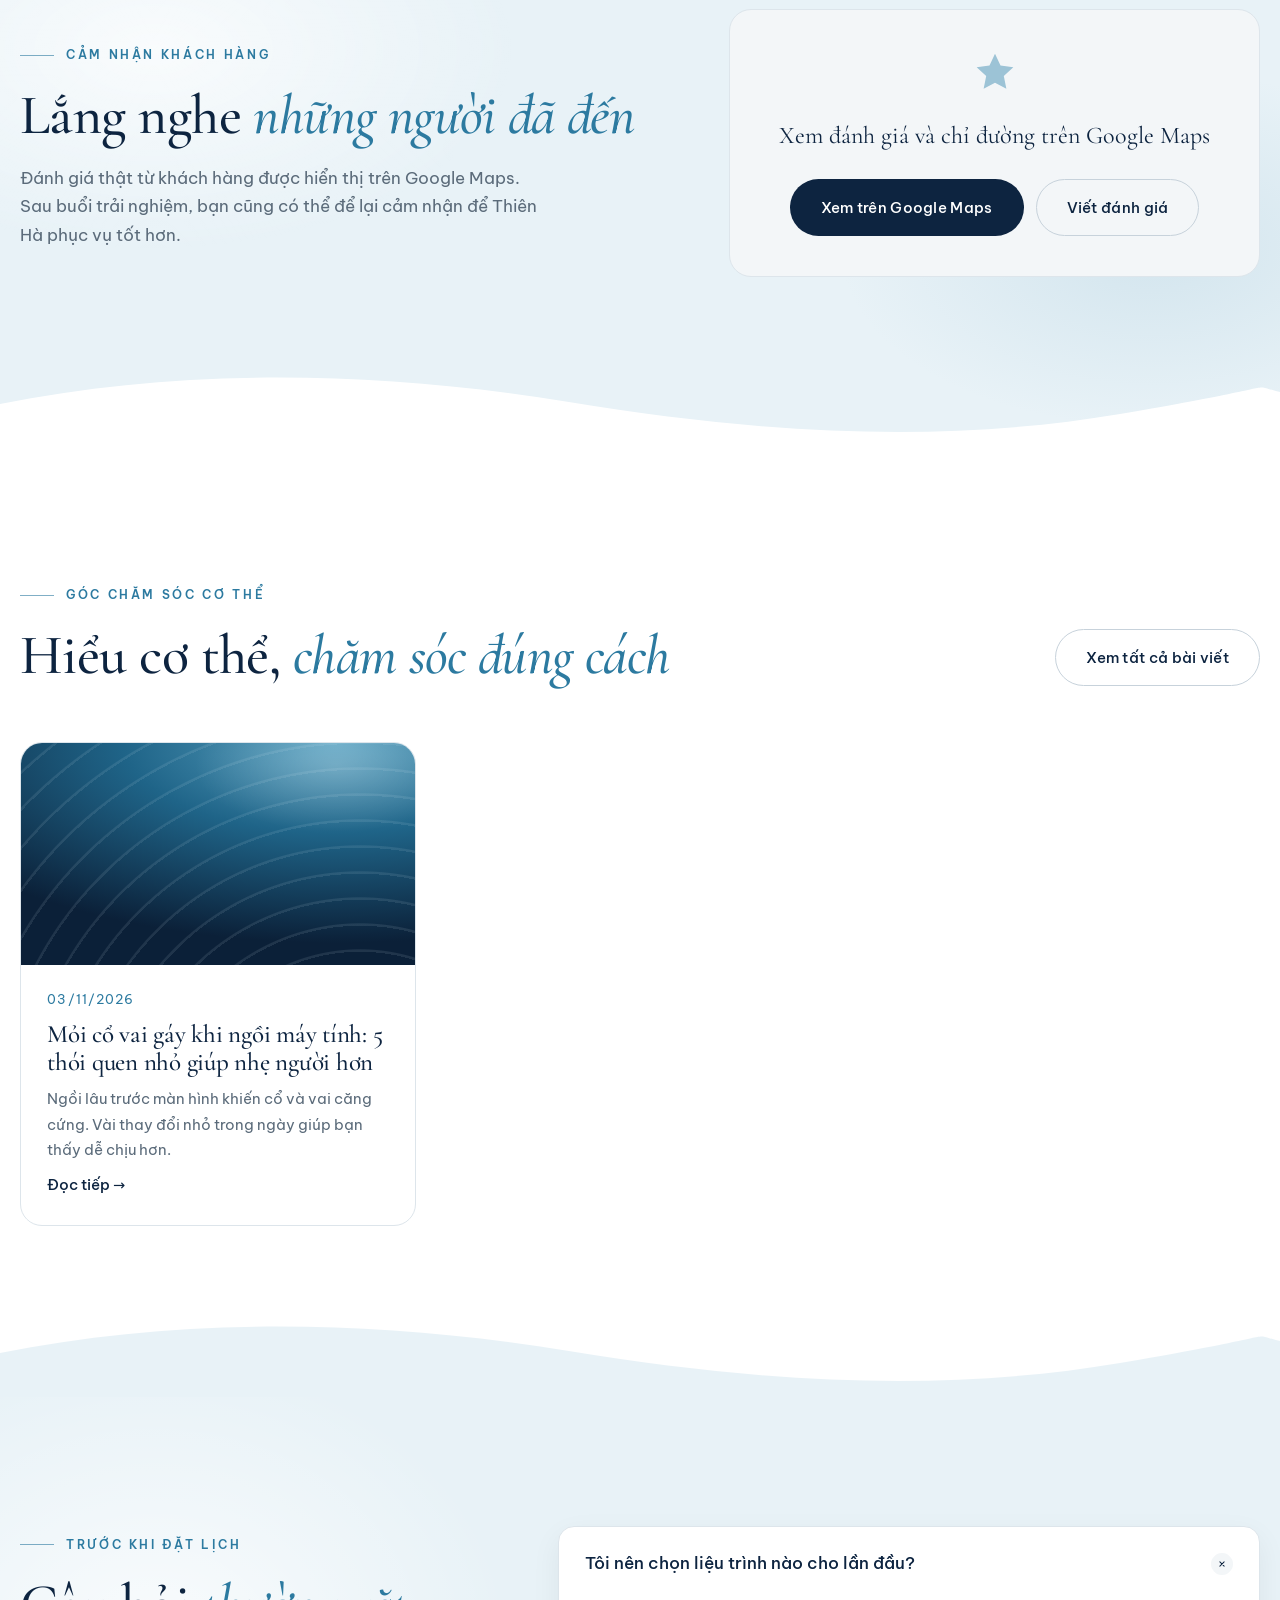
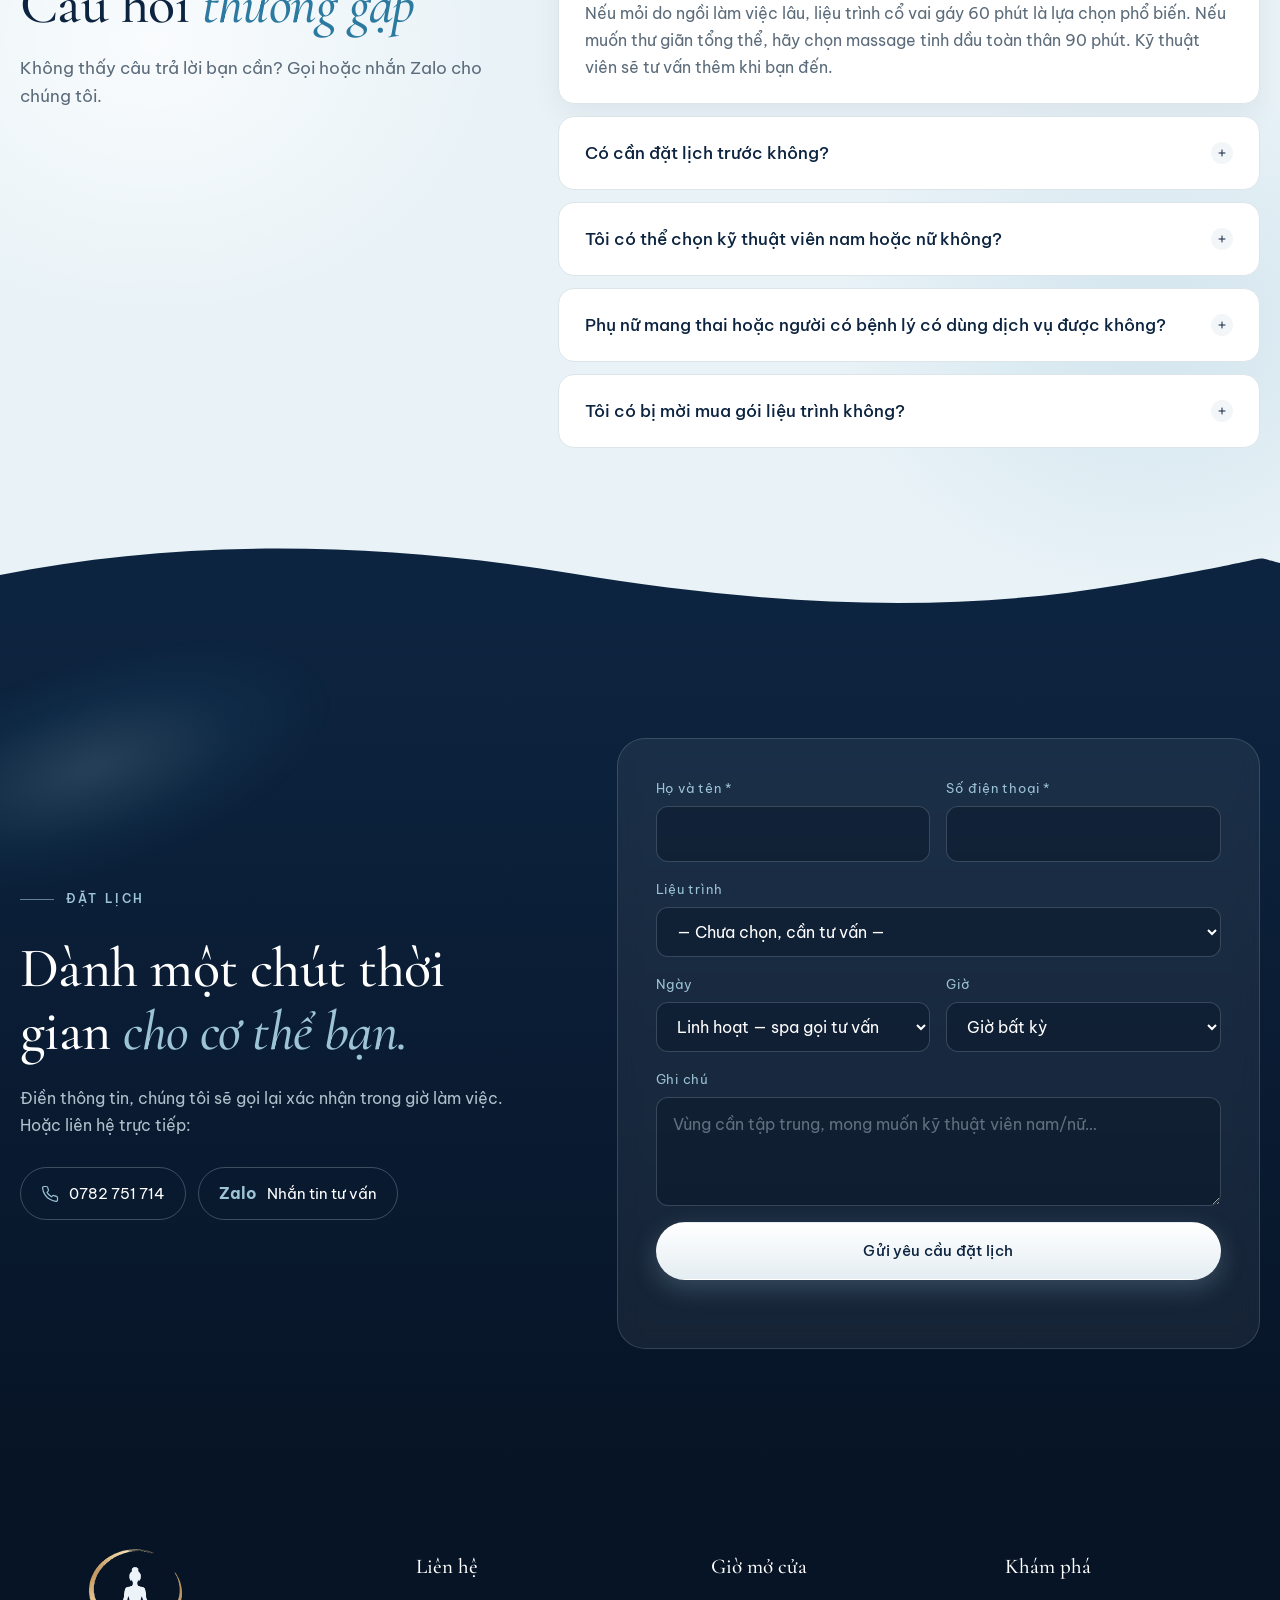
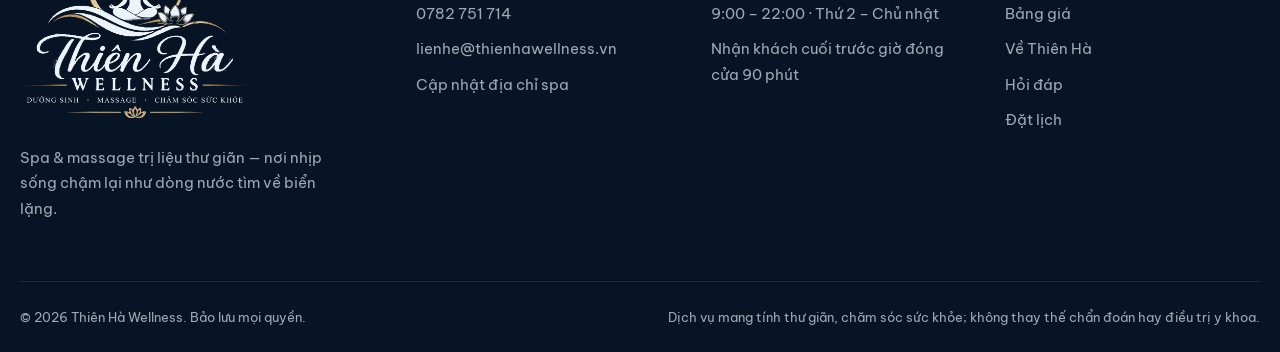
==== commit 9ad5118b: "Menu: đổi mục Liệu pháp thành Trang chủ Co-Authored-By: Claude Opus 5.5 <noreply@anthropic.com>" ====
--- a/index.html
+++ b/index.html
@@ -27,7 +27,7 @@
         <span class="logo-text">Thiên Hà<small>Wellness</small></span>
       </a>
       <nav class="nav" id="nav" aria-label="Điều hướng chính">
-        <a href="#nhu-cau">Liệu pháp</a>
+        <a href="/">Trang chủ</a>
         <a href="/bang-gia/">Bảng giá</a>
         <a href="#ve-chung-toi">Về Thiên Hà</a>
         <a href="#khong-gian">Không gian</a>
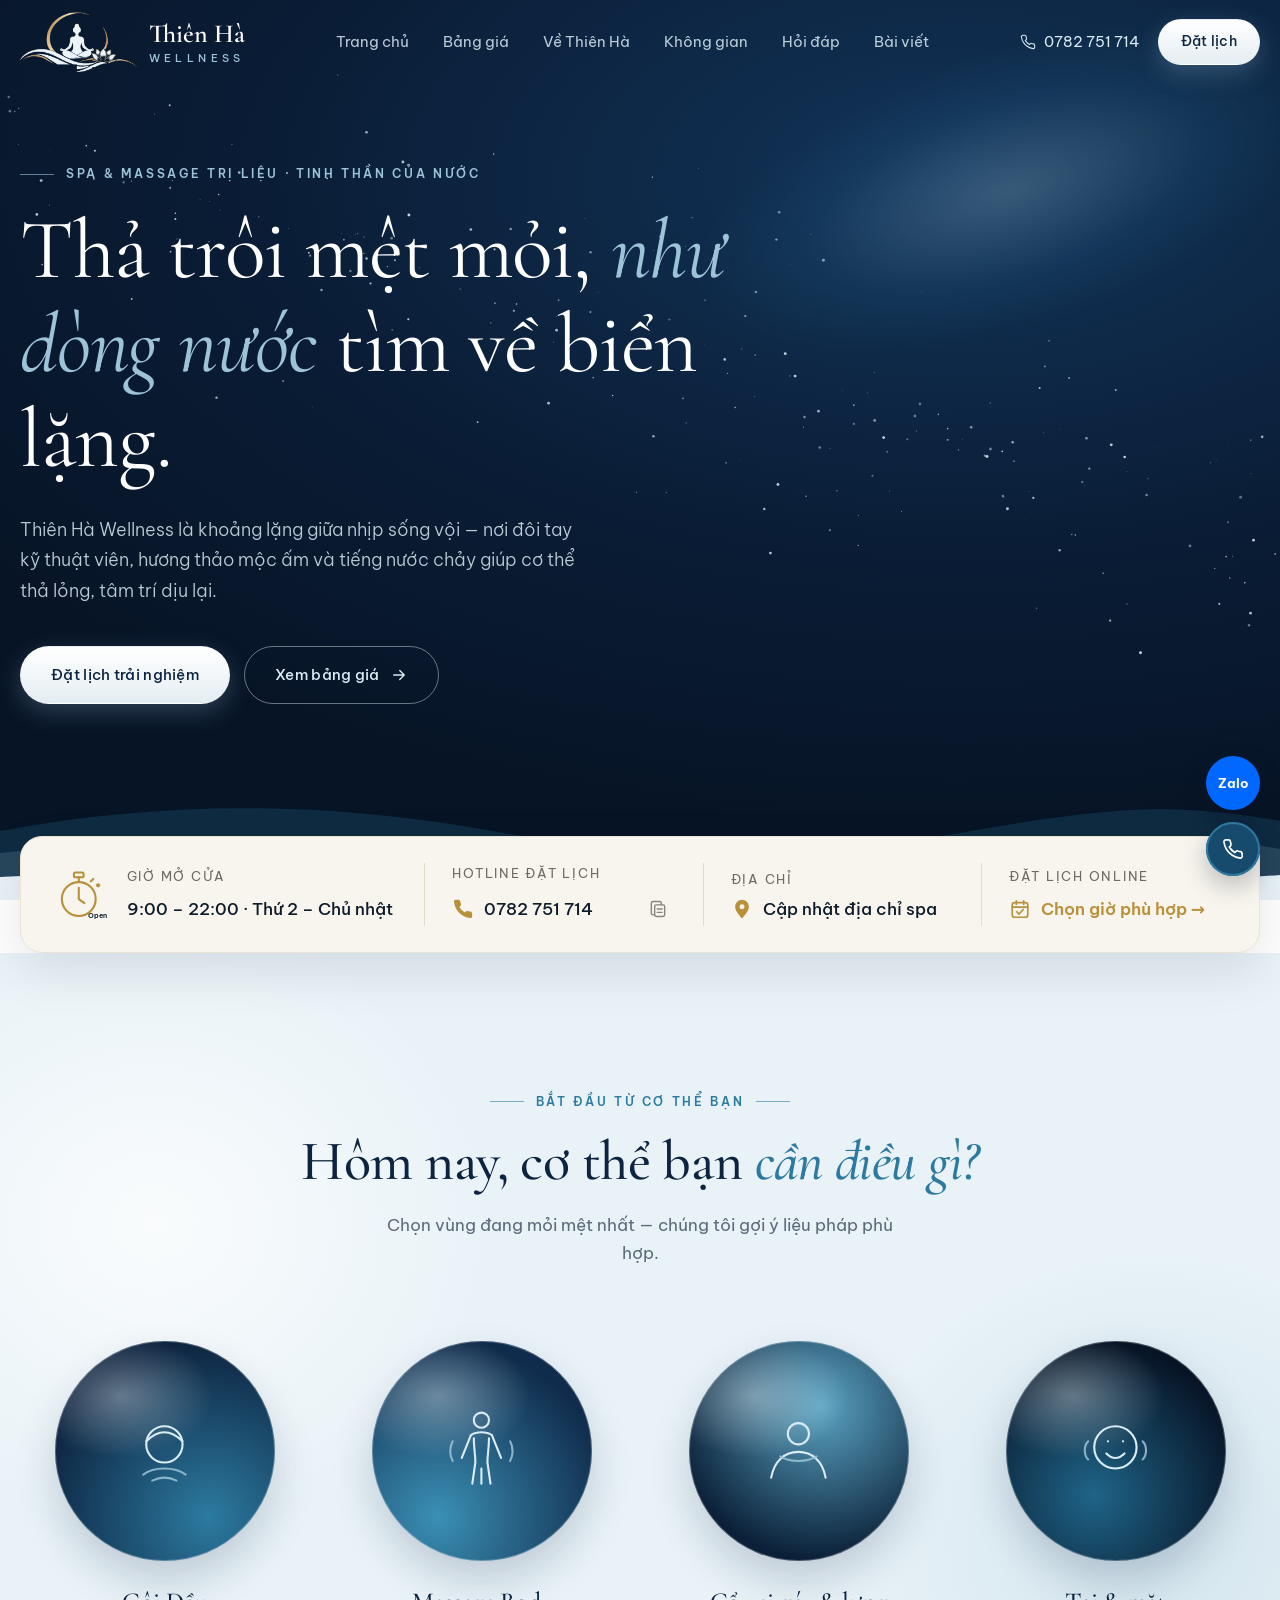
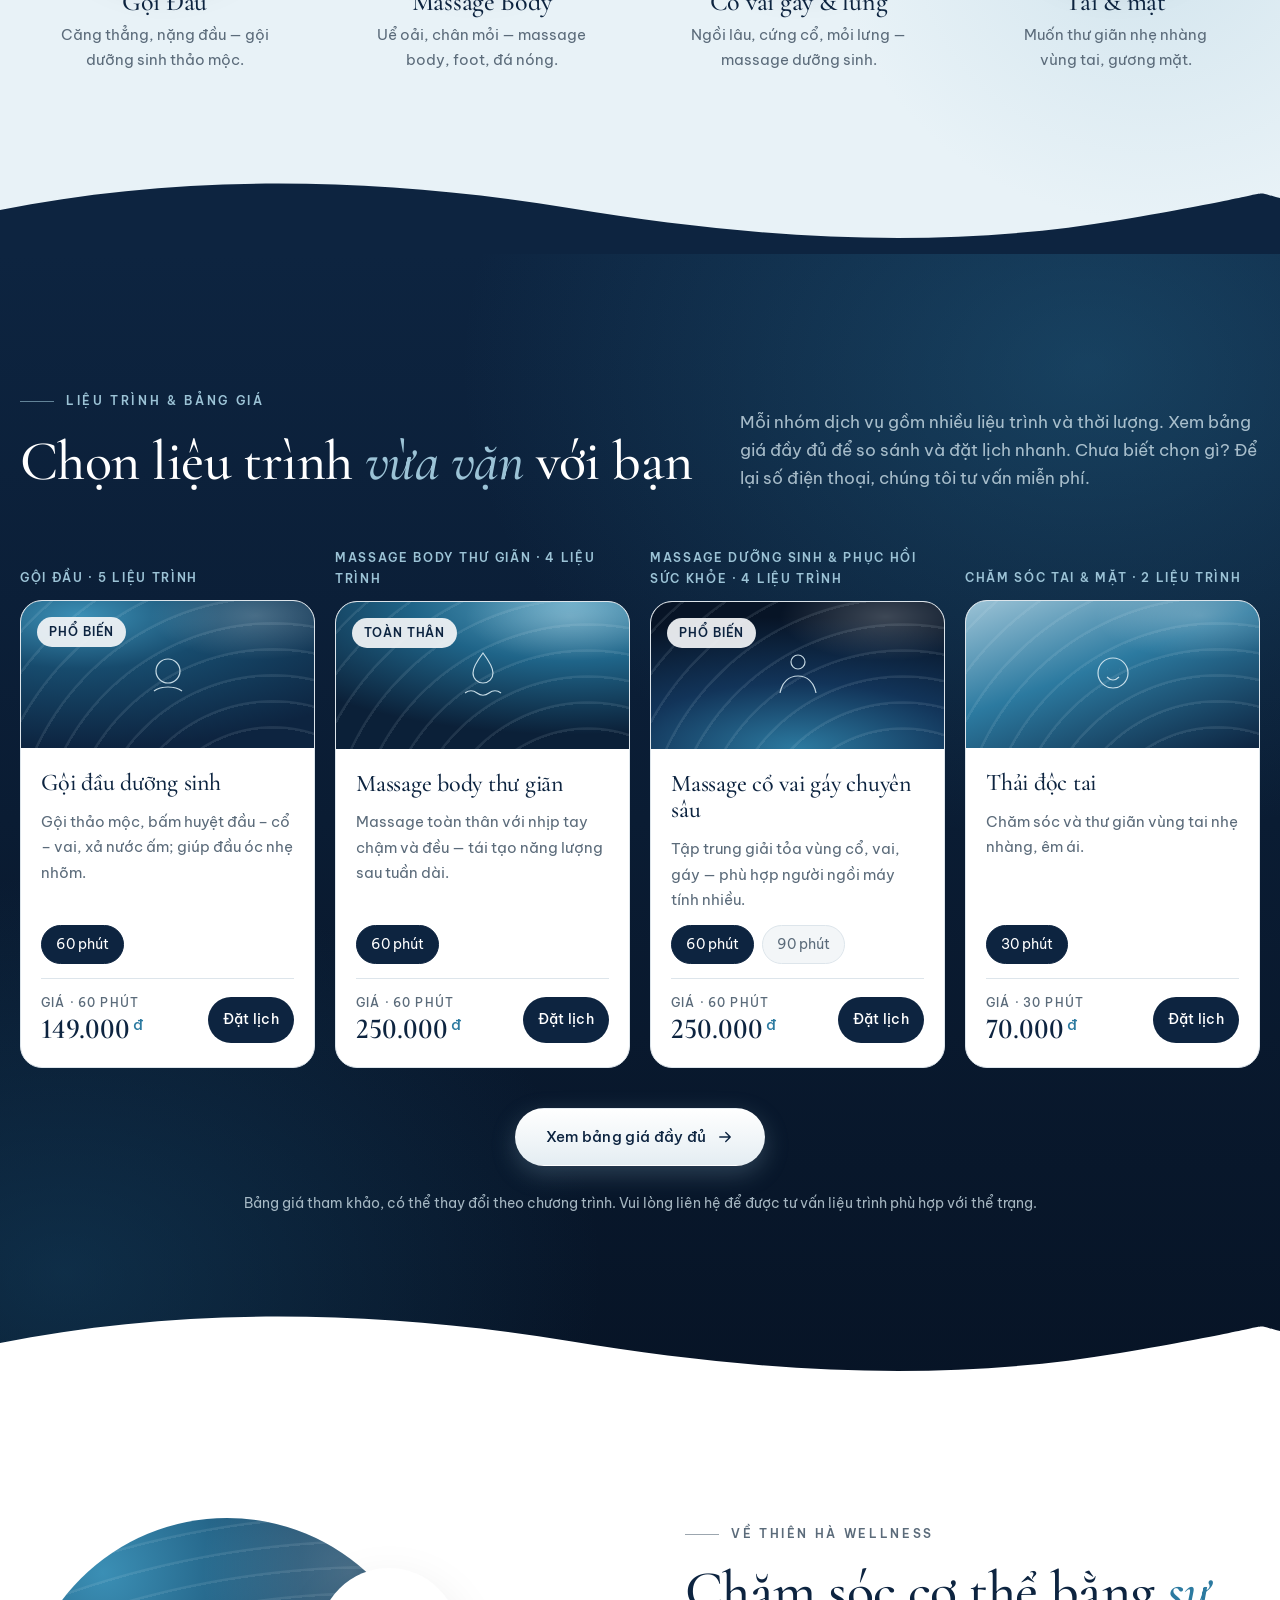
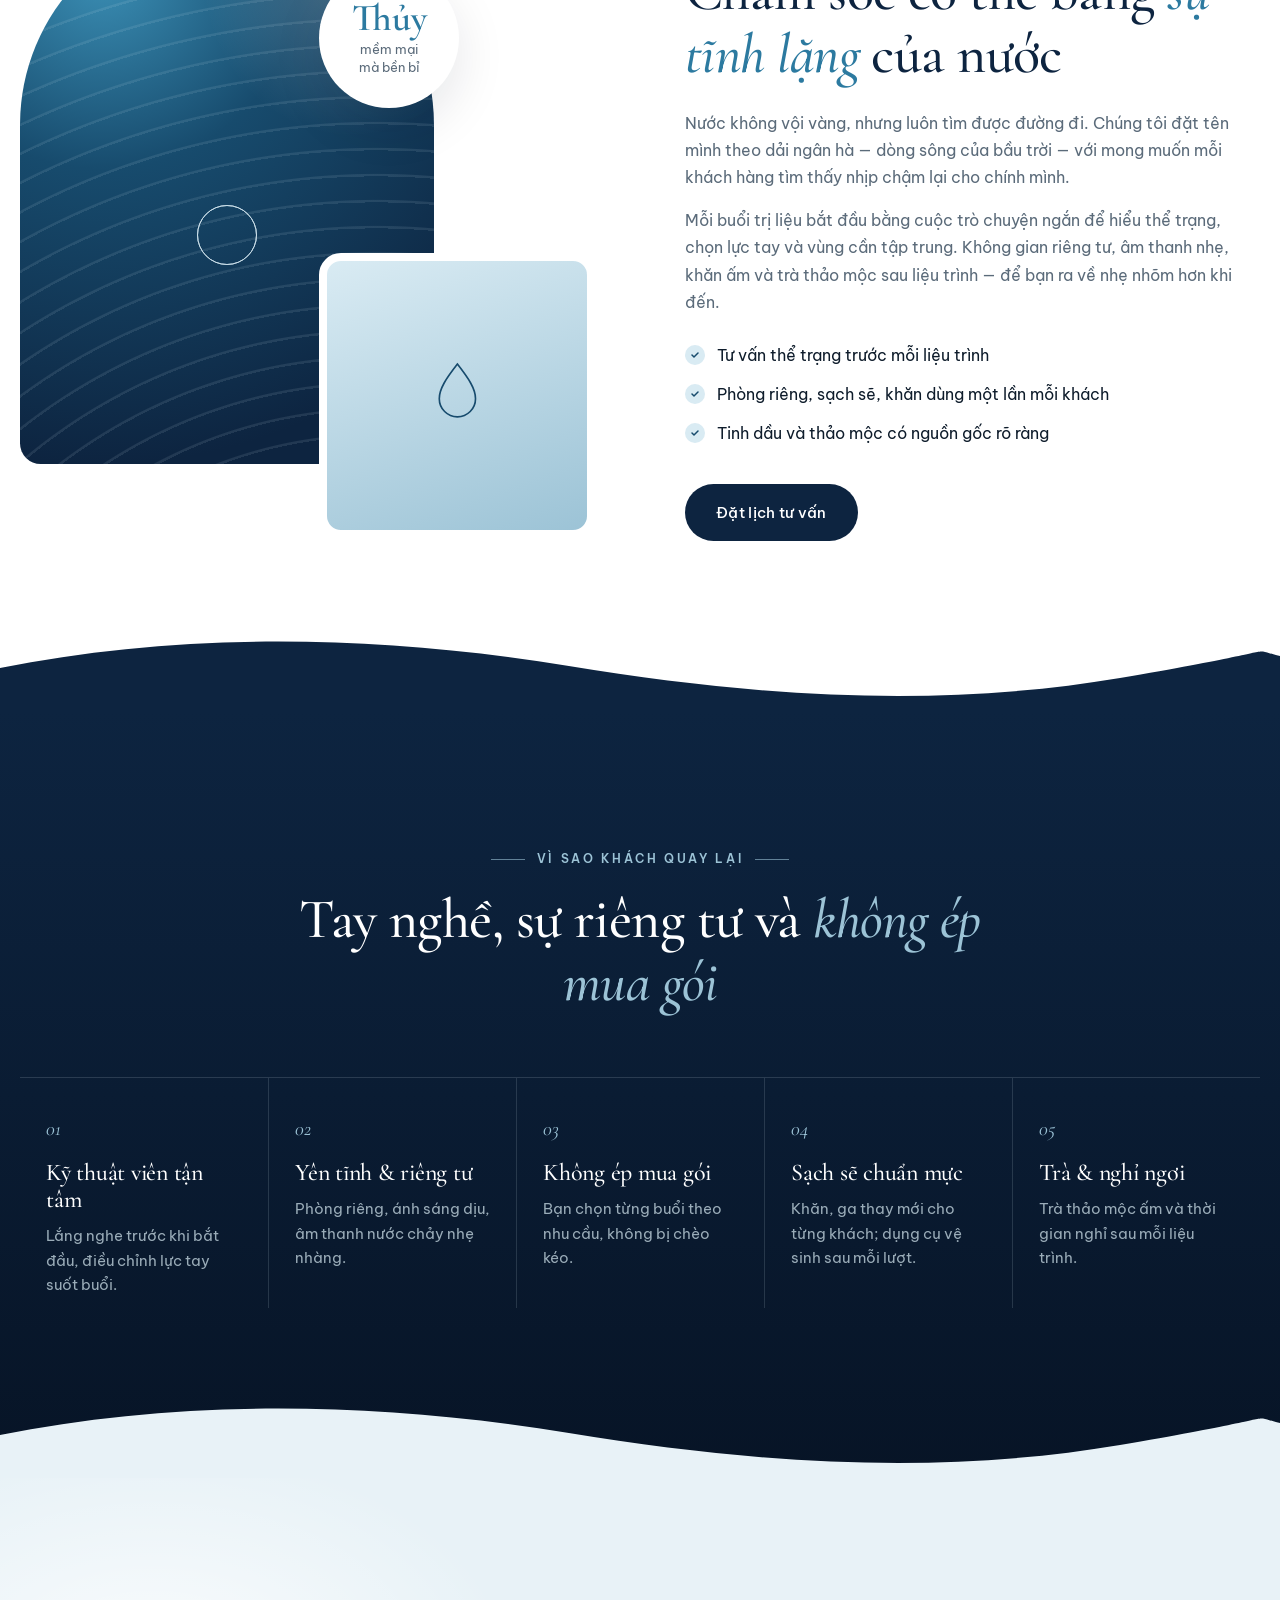
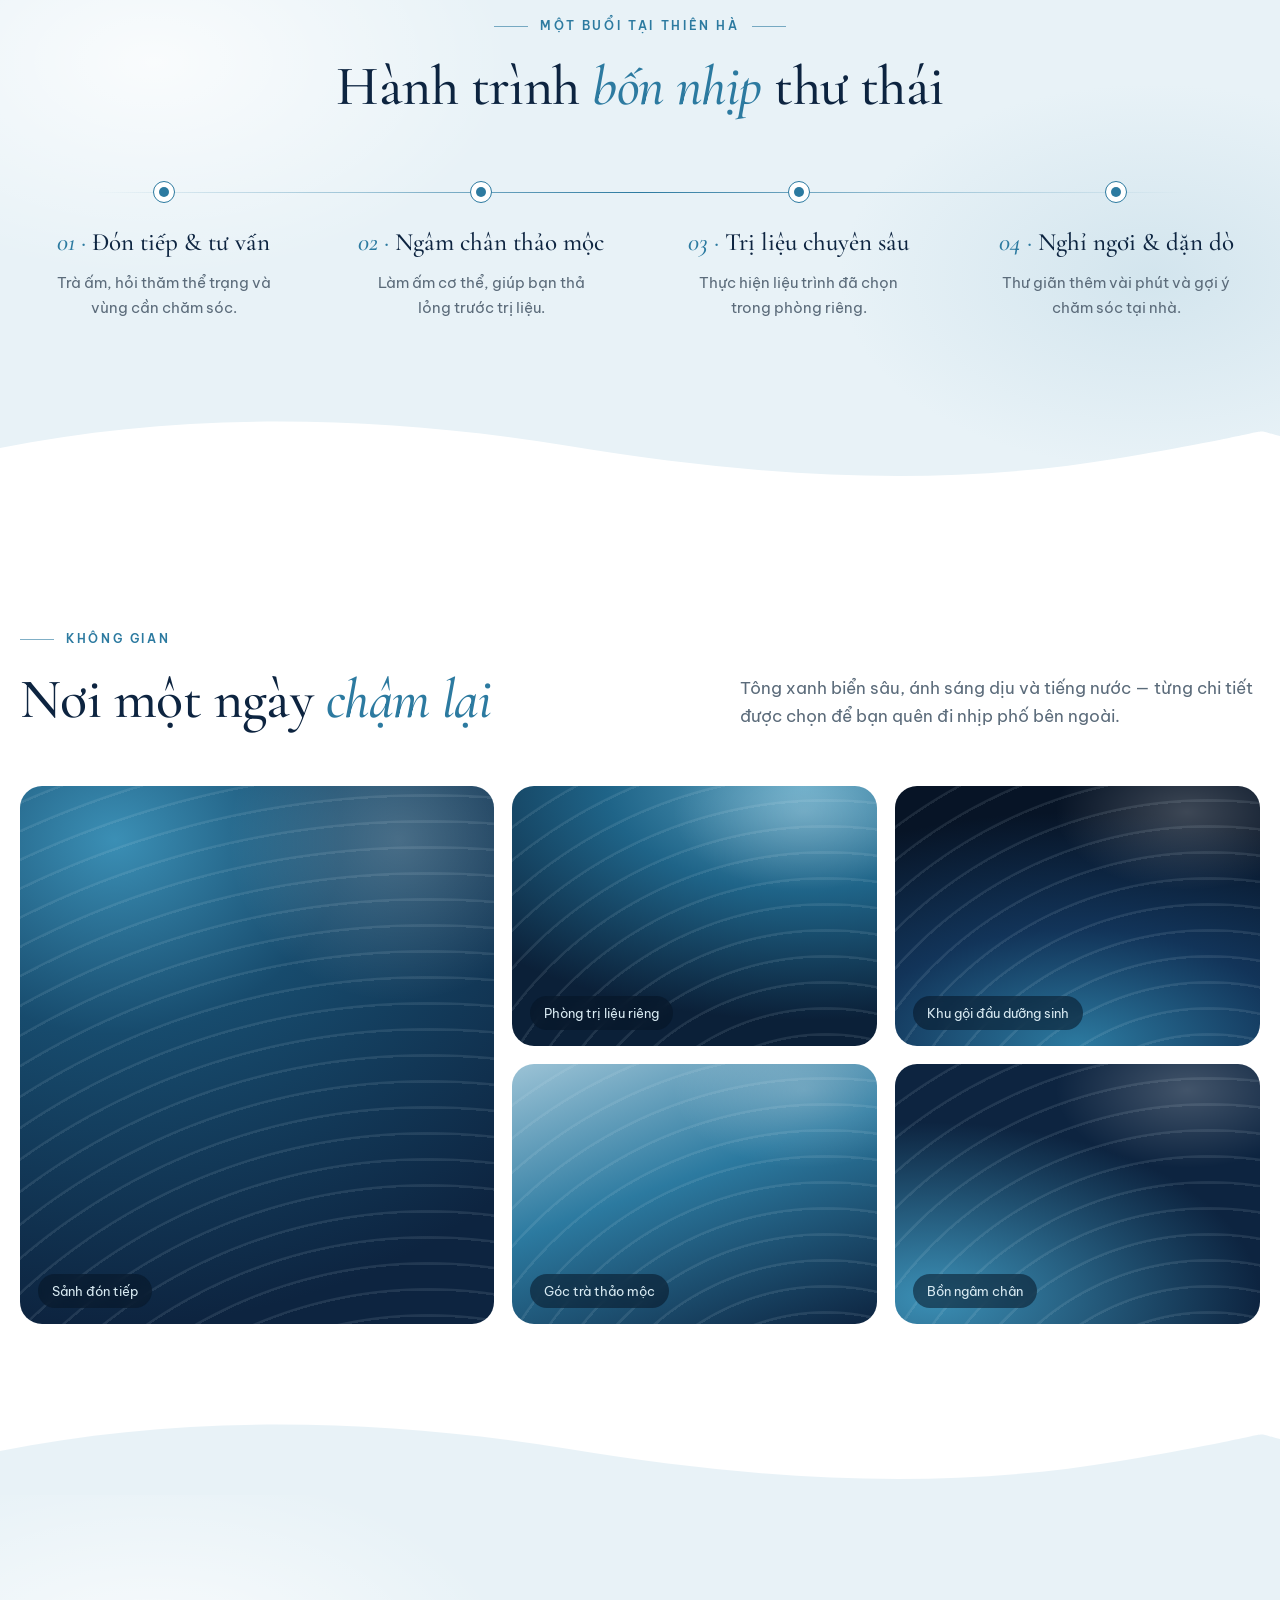
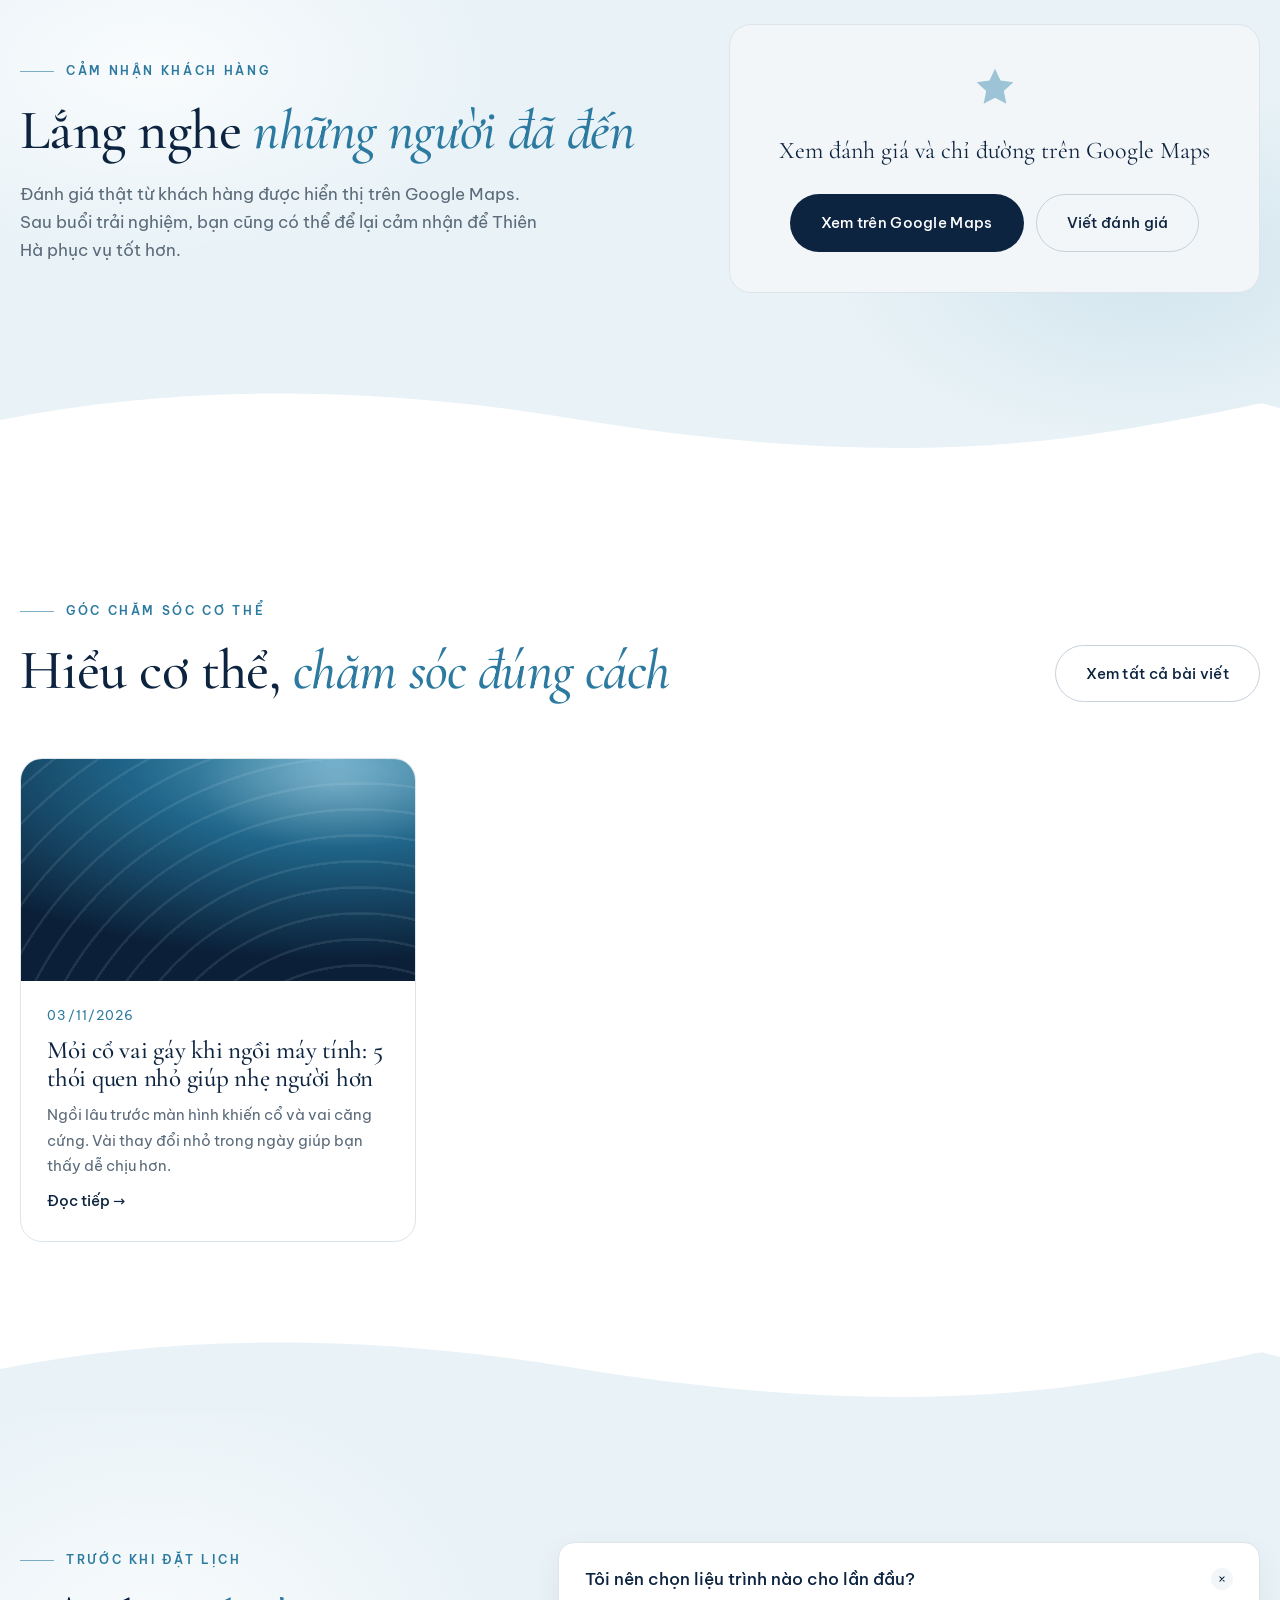
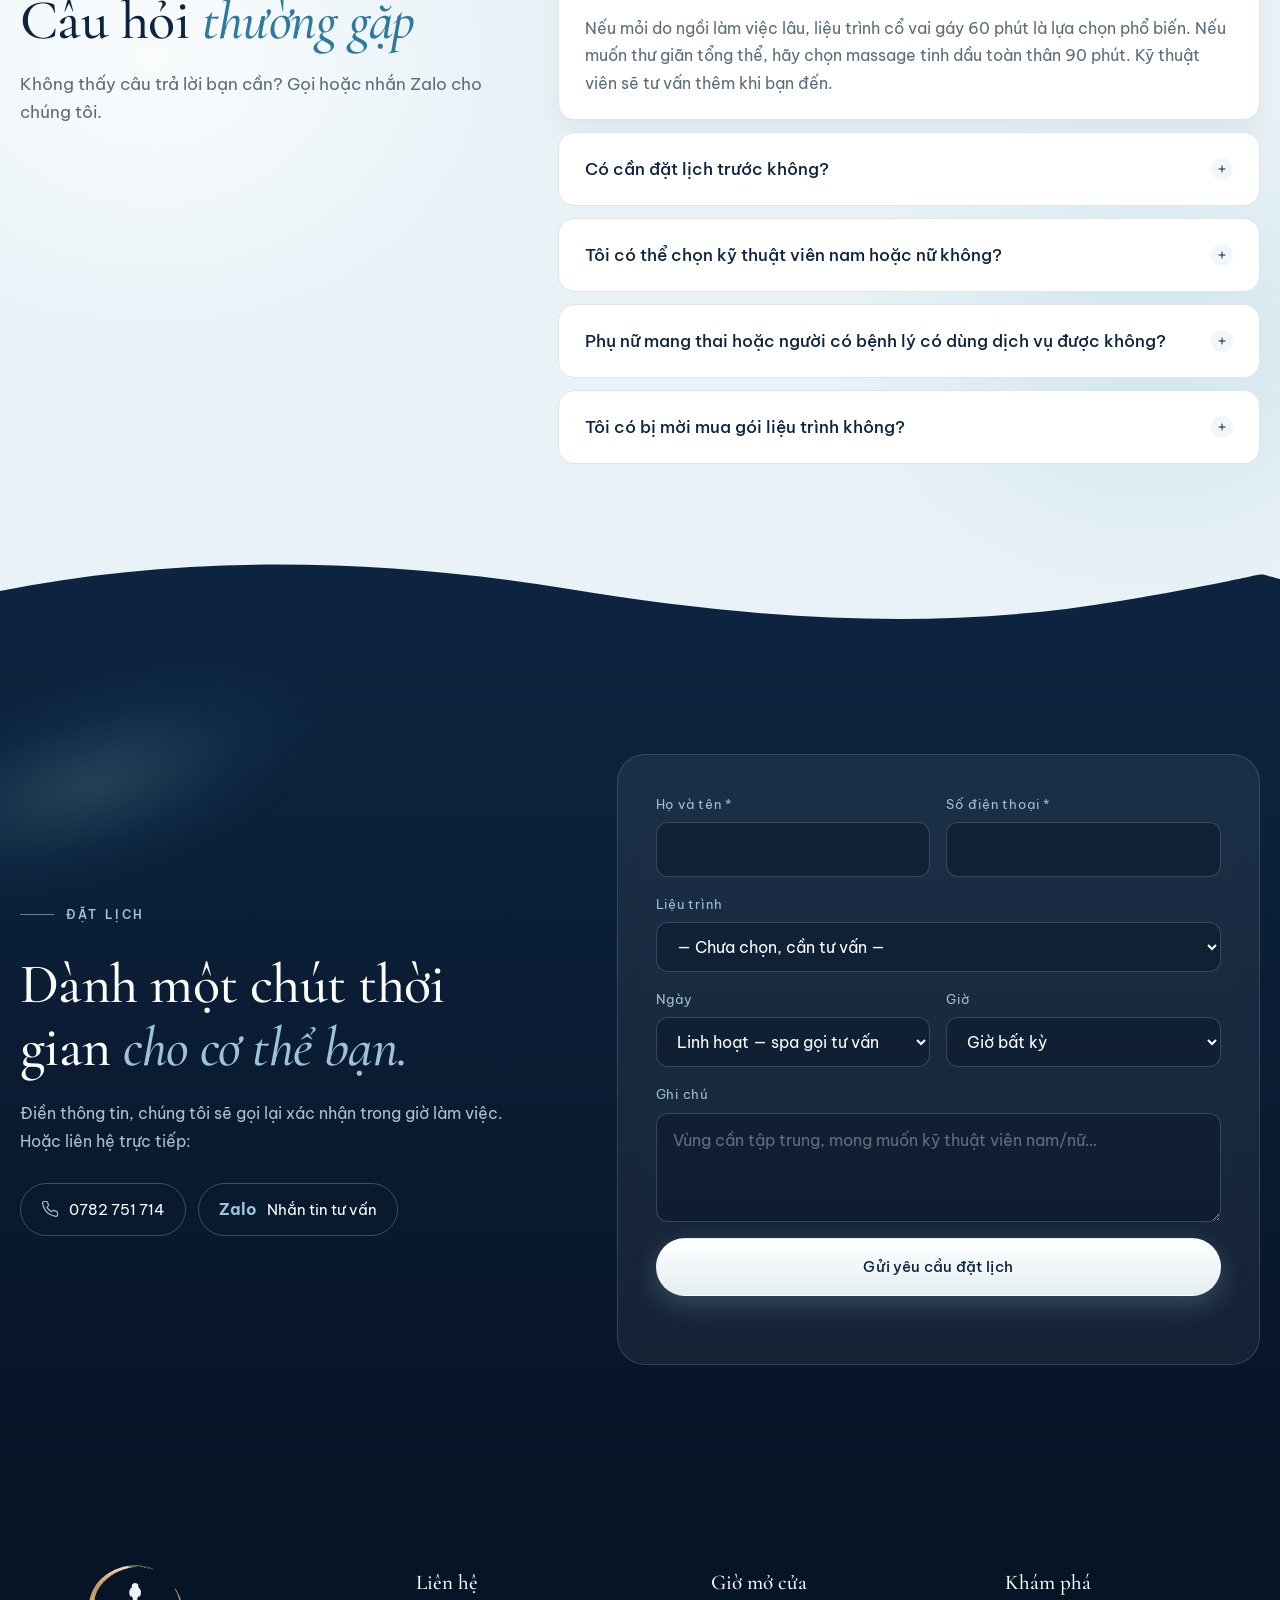
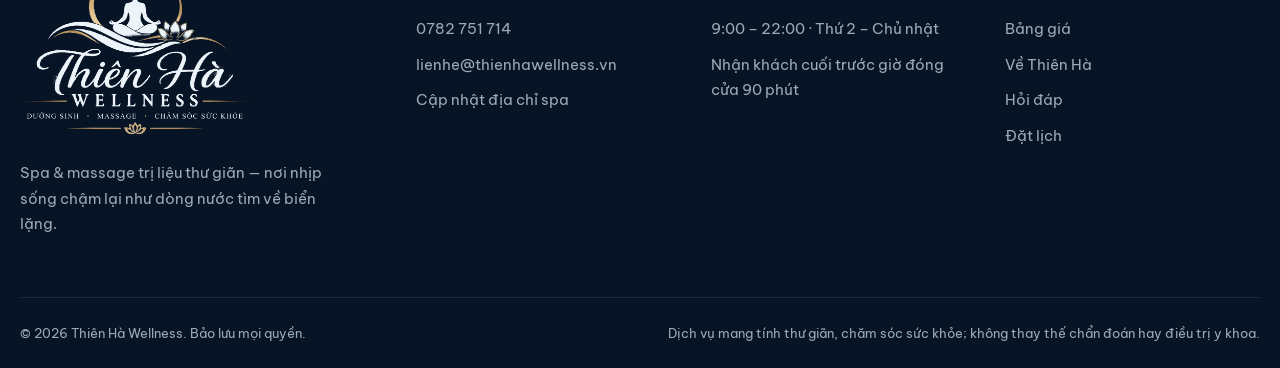
==== commit 2afa480d: "Dải thông tin nhanh trang chủ: nền kem, biểu tượng vàng đồng, nút sao chép hotline Co-Authored-By: C" ====
--- a/index.html
+++ b/index.html
@@ -68,10 +68,23 @@
     <!-- Dải thông tin nhanh -->
     <div class="wrap">
       <ul class="infobar">
-        <li><span>Giờ mở cửa</span><b data-cfg="hours"></b></li>
-        <li><span>Hotline đặt lịch</span><b><a data-cfg-href="tel" href="#" data-cfg="phone"></a></b></li>
-        <li><span>Địa chỉ</span><b data-cfg="address"></b></li>
-        <li><span>Đặt lịch online</span><b><a href="#dat-lich">Chọn giờ phù hợp →</a></b></li>
+        <li class="ib-hours">
+          <svg class="ib-clock" viewBox="0 0 72 64" aria-hidden="true"><rect x="26" y="4" width="12" height="6" rx="2"/><path d="M32 10v5M47 15l3-3"/><circle cx="32" cy="37" r="21"/><path d="M32 23v14l7 5"/><circle cx="56" cy="20" r="2.6" class="ib-dot"/><text x="44" y="61">Open</text></svg>
+          <div><span class="ib-k">Giờ mở cửa</span><b data-cfg="hours"></b></div>
+        </li>
+        <li>
+          <span class="ib-k">Hotline đặt lịch</span>
+          <div class="ib-v"><svg class="ib-ic" viewBox="0 0 24 24" aria-hidden="true"><path class="fill" d="M22 16.9v3a2 2 0 0 1-2.2 2 19.8 19.8 0 0 1-8.6-3.1 19.5 19.5 0 0 1-6-6A19.8 19.8 0 0 1 2.1 4.2 2 2 0 0 1 4.1 2h3a2 2 0 0 1 2 1.7c.1.9.4 1.8.7 2.7a2 2 0 0 1-.5 2.1L8 9.8a16 16 0 0 0 6 6l1.3-1.3a2 2 0 0 1 2.1-.4c.9.3 1.8.6 2.7.7a2 2 0 0 1 1.7 2Z"/></svg><b><a data-cfg-href="tel" href="#" data-cfg="phone"></a></b>
+            <button type="button" class="ib-copy" data-copy-phone aria-label="Sao chép số điện thoại" title="Sao chép số"><svg viewBox="0 0 24 24" aria-hidden="true"><rect x="8" y="7" width="12" height="14" rx="2"/><path d="M16 7V5a2 2 0 0 0-2-2H6a2 2 0 0 0-2 2v12a2 2 0 0 0 2 2h2M11 12h6M11 16h6"/></svg></button></div>
+        </li>
+        <li>
+          <span class="ib-k">Địa chỉ</span>
+          <div class="ib-v"><svg class="ib-ic" viewBox="0 0 24 24" aria-hidden="true"><path class="fill" d="M12 2a7.5 7.5 0 0 0-7.5 7.5C4.5 15 12 22 12 22s7.5-7 7.5-12.5A7.5 7.5 0 0 0 12 2Zm0 10.2a2.7 2.7 0 1 1 0-5.4 2.7 2.7 0 0 1 0 5.4Z"/></svg><b data-cfg="address"></b></div>
+        </li>
+        <li>
+          <span class="ib-k">Đặt lịch online</span>
+          <div class="ib-v"><svg class="ib-ic" viewBox="0 0 24 24" aria-hidden="true"><rect x="3.5" y="5" width="17" height="16" rx="2.5"/><path d="M8 3v4M16 3v4M3.5 10h17M8.5 15l2.5 2.5 4.5-5"/></svg><a class="ib-link" href="#dat-lich">Chọn giờ phù hợp →</a></div>
+        </li>
       </ul>
     </div>
 
--- a/css/style.css
+++ b/css/style.css
@@ -103,13 +103,26 @@
 @keyframes wave { to { transform: translateX(-40px); } }
 
 /* Dải thông tin */
-.infobar { position: relative; z-index: 3; list-style: none; display: grid; grid-template-columns: repeat(4, 1fr); margin-top: -64px;
-  background: var(--white); border-radius: var(--radius); box-shadow: var(--shadow); border: 1px solid var(--line); }
-.infobar li { padding: 24px 28px; }
-.infobar li + li { border-left: 1px solid var(--line); }
-.infobar span { display: block; font-size: 12px; letter-spacing: .14em; text-transform: uppercase; color: var(--muted); margin-bottom: 4px; }
-.infobar b { font-weight: 500; color: var(--navy); font-size: 15.5px; }
+.infobar { --gold: #b8913a; position: relative; z-index: 3; list-style: none; display: grid; grid-template-columns: 1.45fr 1fr 1fr 1fr; margin-top: -64px;
+  background: #f8f5ee; border-radius: var(--radius); box-shadow: var(--shadow); border: 1px solid #ebe4d4; padding: 8px 0; }
+.infobar li { position: relative; padding: 18px 28px; display: flex; flex-direction: column; justify-content: center; min-width: 0; }
+.infobar li + li::before { content: ""; position: absolute; left: 0; top: 18%; bottom: 18%; width: 1px; background: #e2dccd; }
+.infobar .ib-k { display: block; font-size: 12.5px; letter-spacing: .14em; text-transform: uppercase; color: #6f6a60; margin-bottom: 8px; }
+.infobar b { font-weight: 500; color: var(--ink); font-size: 17px; line-height: 1.35; }
+.infobar .ib-hours { flex-direction: row; align-items: center; gap: 16px; }
+.ib-clock { width: 58px; height: 52px; flex: none; fill: none; stroke: var(--gold); stroke-width: 2.6; stroke-linecap: round; stroke-linejoin: round; }
+.ib-clock .ib-dot { fill: var(--gold); stroke: none; }
+.ib-clock text { font: 600 9px var(--sans); fill: var(--ink); stroke: none; }
+.ib-v { display: flex; align-items: center; gap: 10px; min-width: 0; }
+.ib-ic { width: 22px; height: 22px; flex: none; fill: none; stroke: var(--gold); stroke-width: 1.8; stroke-linecap: round; stroke-linejoin: round; }
+.ib-ic .fill { fill: var(--gold); stroke: none; }
+.ib-copy { margin-left: auto; display: grid; place-items: center; width: 34px; height: 34px; border: 0; border-radius: 10px; background: transparent; cursor: pointer; color: #8a857a; transition: background .2s, color .2s; }
+.ib-copy svg { width: 20px; height: 20px; fill: none; stroke: currentColor; stroke-width: 1.7; stroke-linecap: round; stroke-linejoin: round; }
+.ib-copy:hover { background: #efe8d8; color: var(--gold); }
+.ib-copy.done { color: #3d7a3a; }
 .infobar a:hover { color: var(--tide); }
+.infobar .ib-link { color: var(--gold); font-weight: 600; font-size: 17px; }
+.infobar .ib-link:hover { color: #8f6d22; }
 
 /* ---------- Section chung ---------- */
 .section { position: relative; padding: 130px 0; }
@@ -417,8 +430,8 @@
   .nav-cta-mobile { display: block; color: var(--mist) !important; }
   .header.menu-open { background: rgba(7,20,38,.97); }
   .infobar { grid-template-columns: 1fr 1fr; }
-  .infobar li:nth-child(3) { border-left: 0; }
-  .infobar li:nth-child(n+3) { border-top: 1px solid var(--line); }
+  .infobar li:nth-child(3)::before { display: none; }
+  .infobar li:nth-child(n+3) { border-top: 1px solid #e2dccd; }
   .needs { grid-template-columns: repeat(2, 1fr); }
   .about, .reviews, .faq-wrap, .booking, .detail { grid-template-columns: 1fr; }
   .side { position: static; }
@@ -442,8 +455,12 @@
   .hero-lead { font-size: 16.5px; }
   .hero-cta .btn { flex: 1; }
   .infobar { grid-template-columns: 1fr; margin-top: -40px; }
+  .infobar { padding: 0; }
   .infobar li { padding: 16px 20px; }
-  .infobar li + li { border-left: 0; border-top: 1px solid var(--line); }
+  .infobar li + li::before { display: none; }
+  .infobar li + li { border-top: 1px solid #e2dccd; }
+  .infobar b, .infobar .ib-link { font-size: 16px; }
+  .ib-clock { width: 50px; height: 44px; }
   .needs { gap: 18px; }
   .need h3 { font-size: 21px; }
   .need p { font-size: 13.5px; }
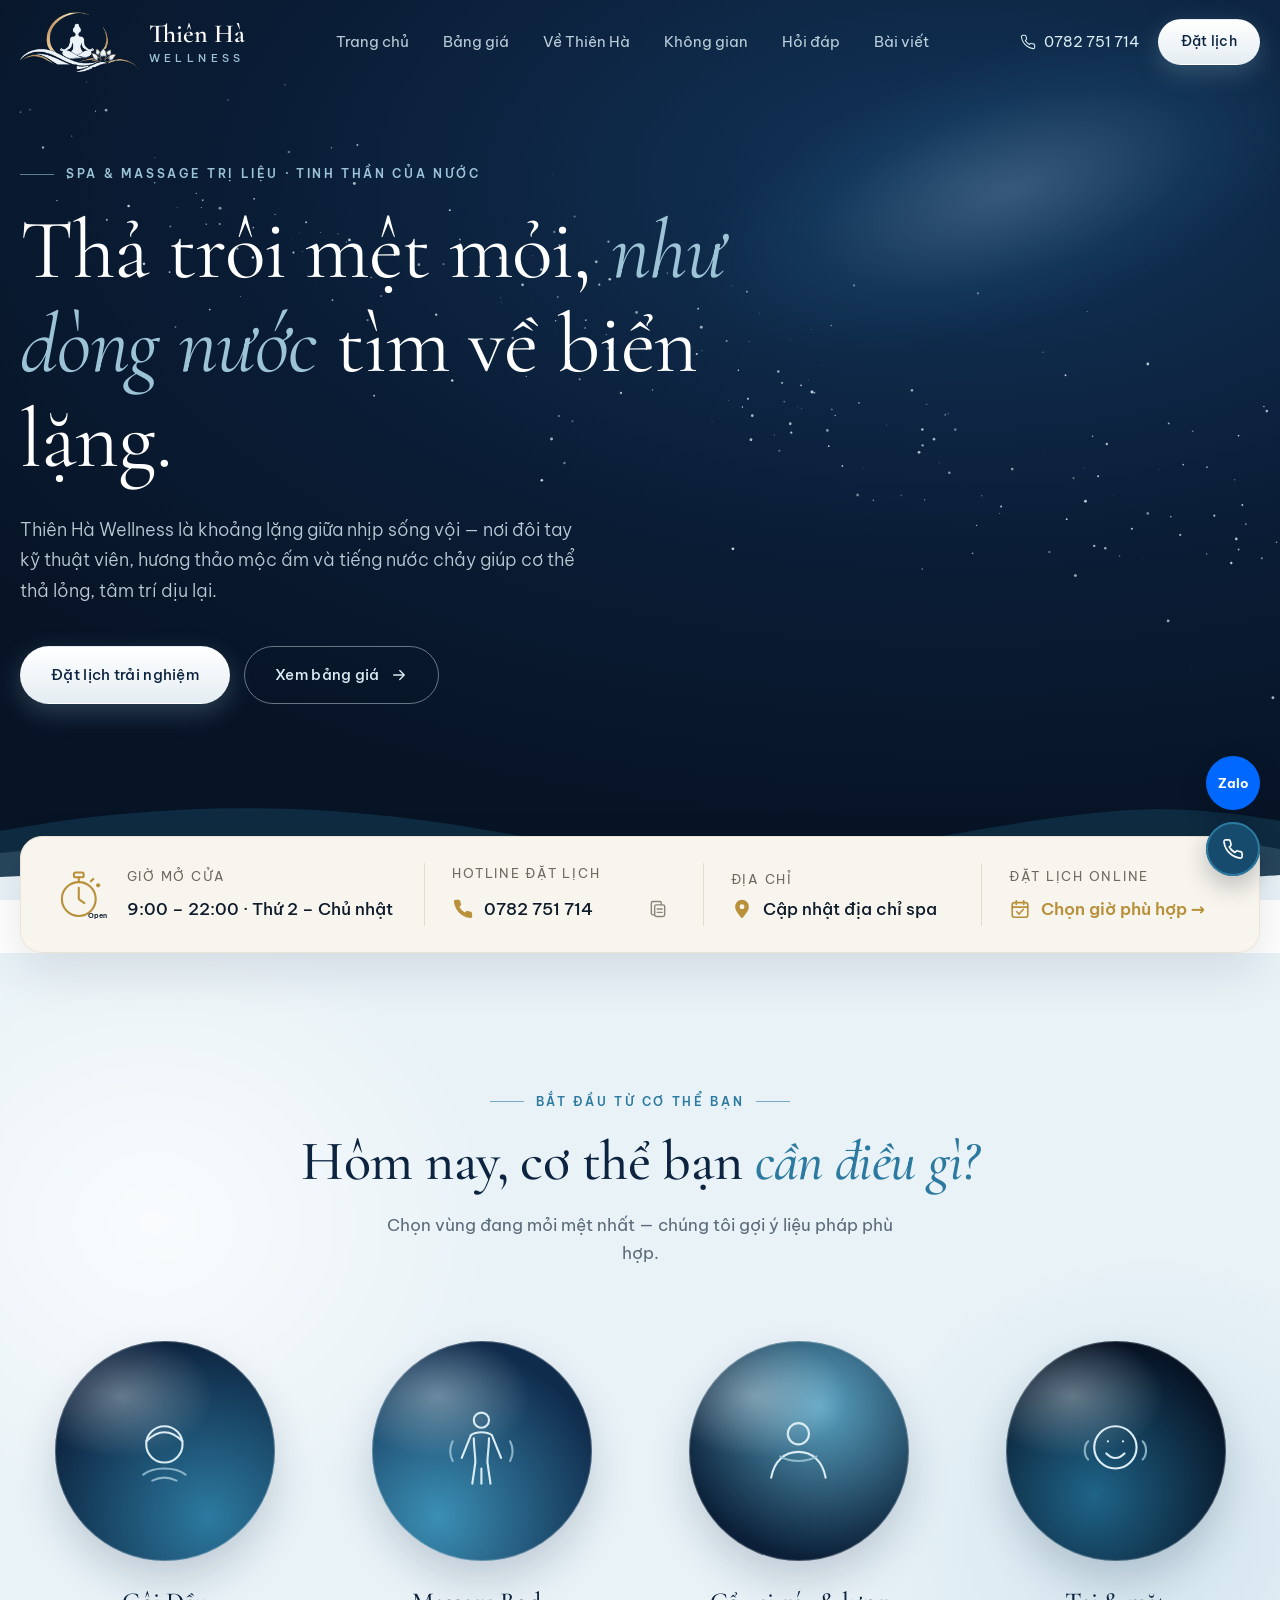
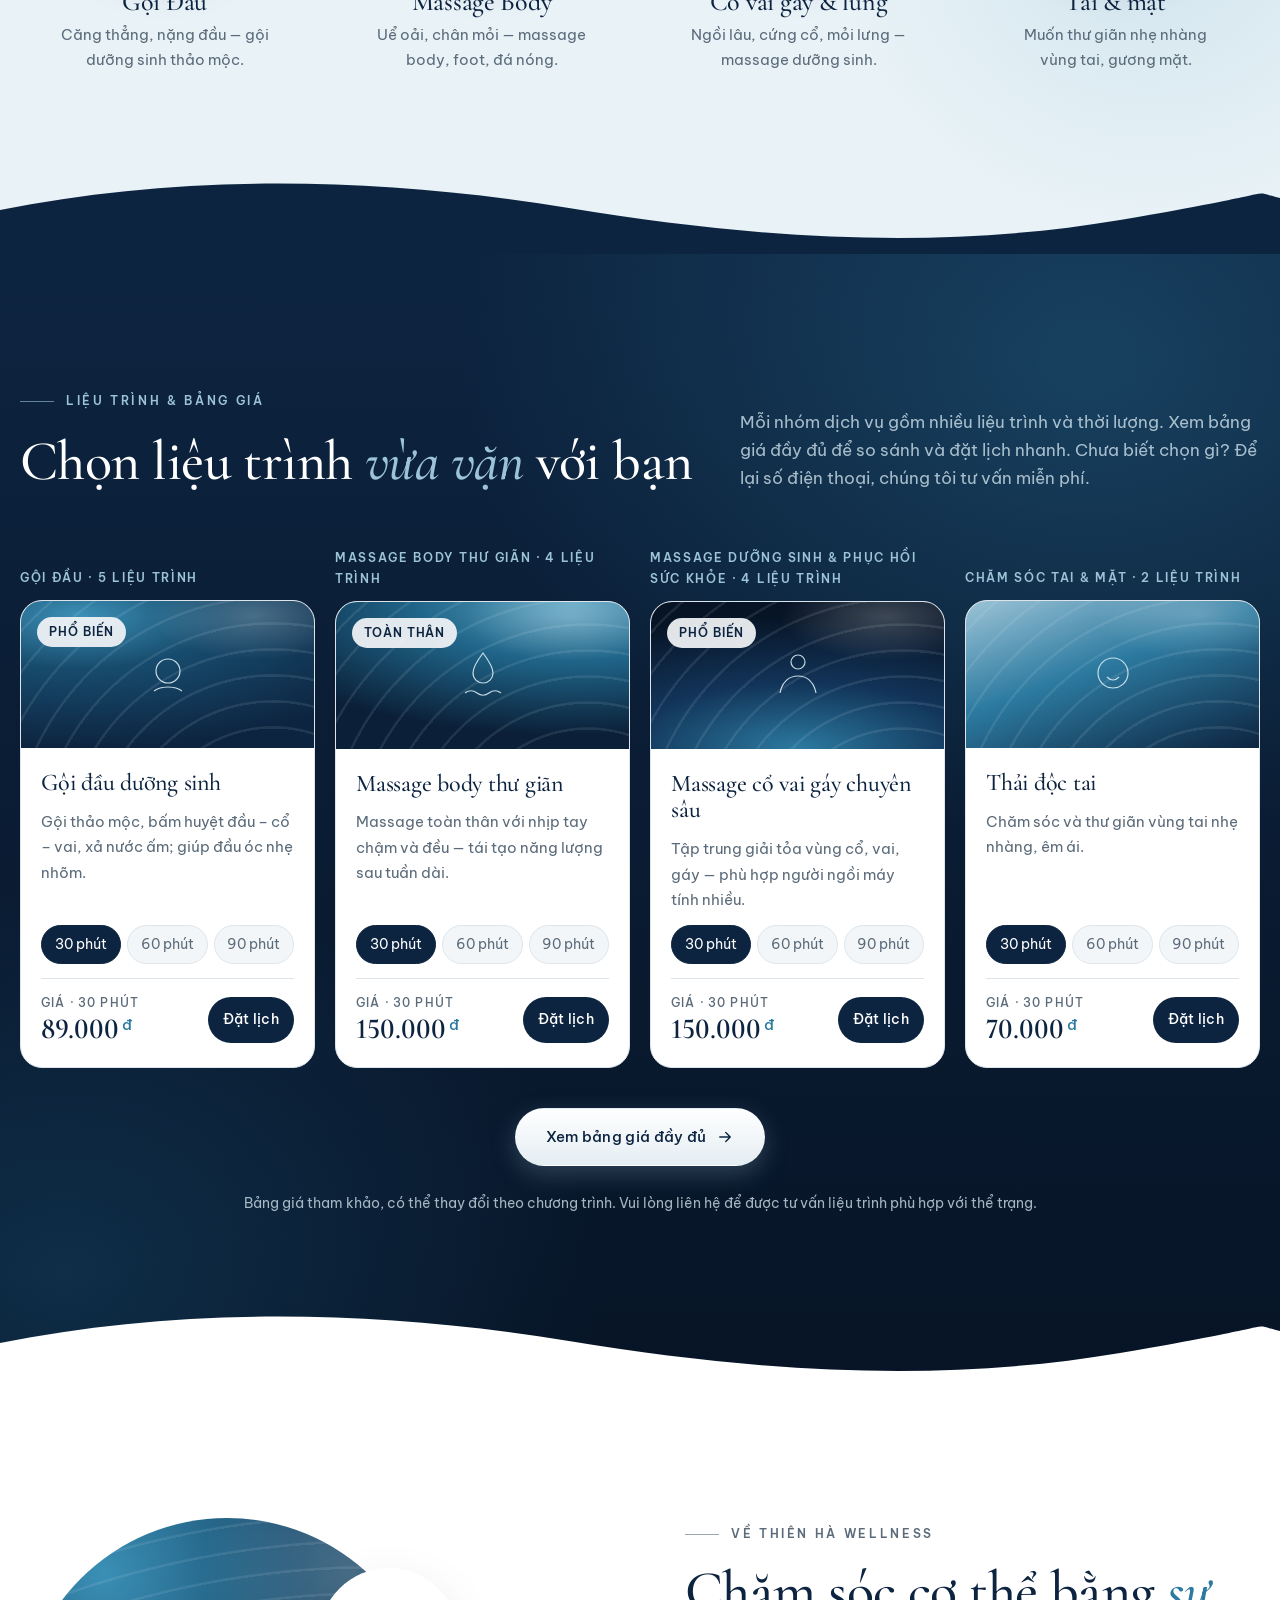
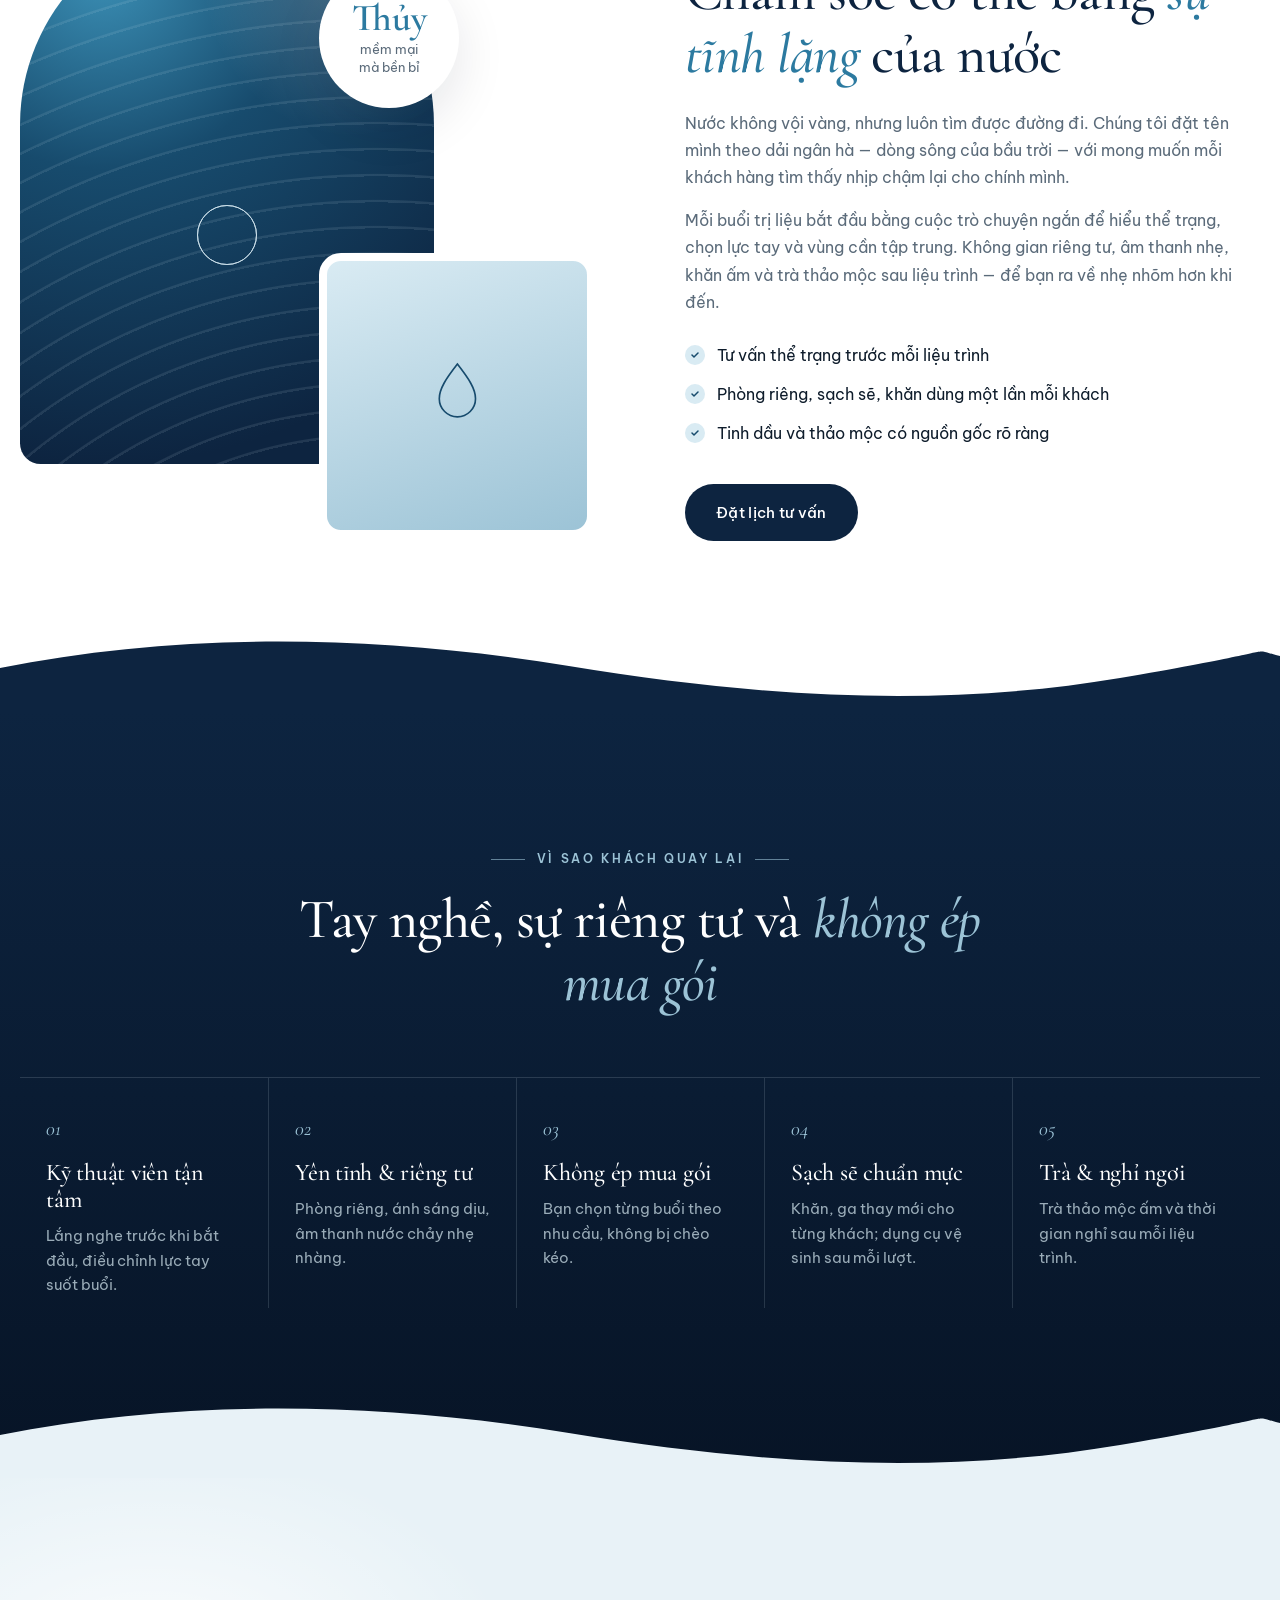
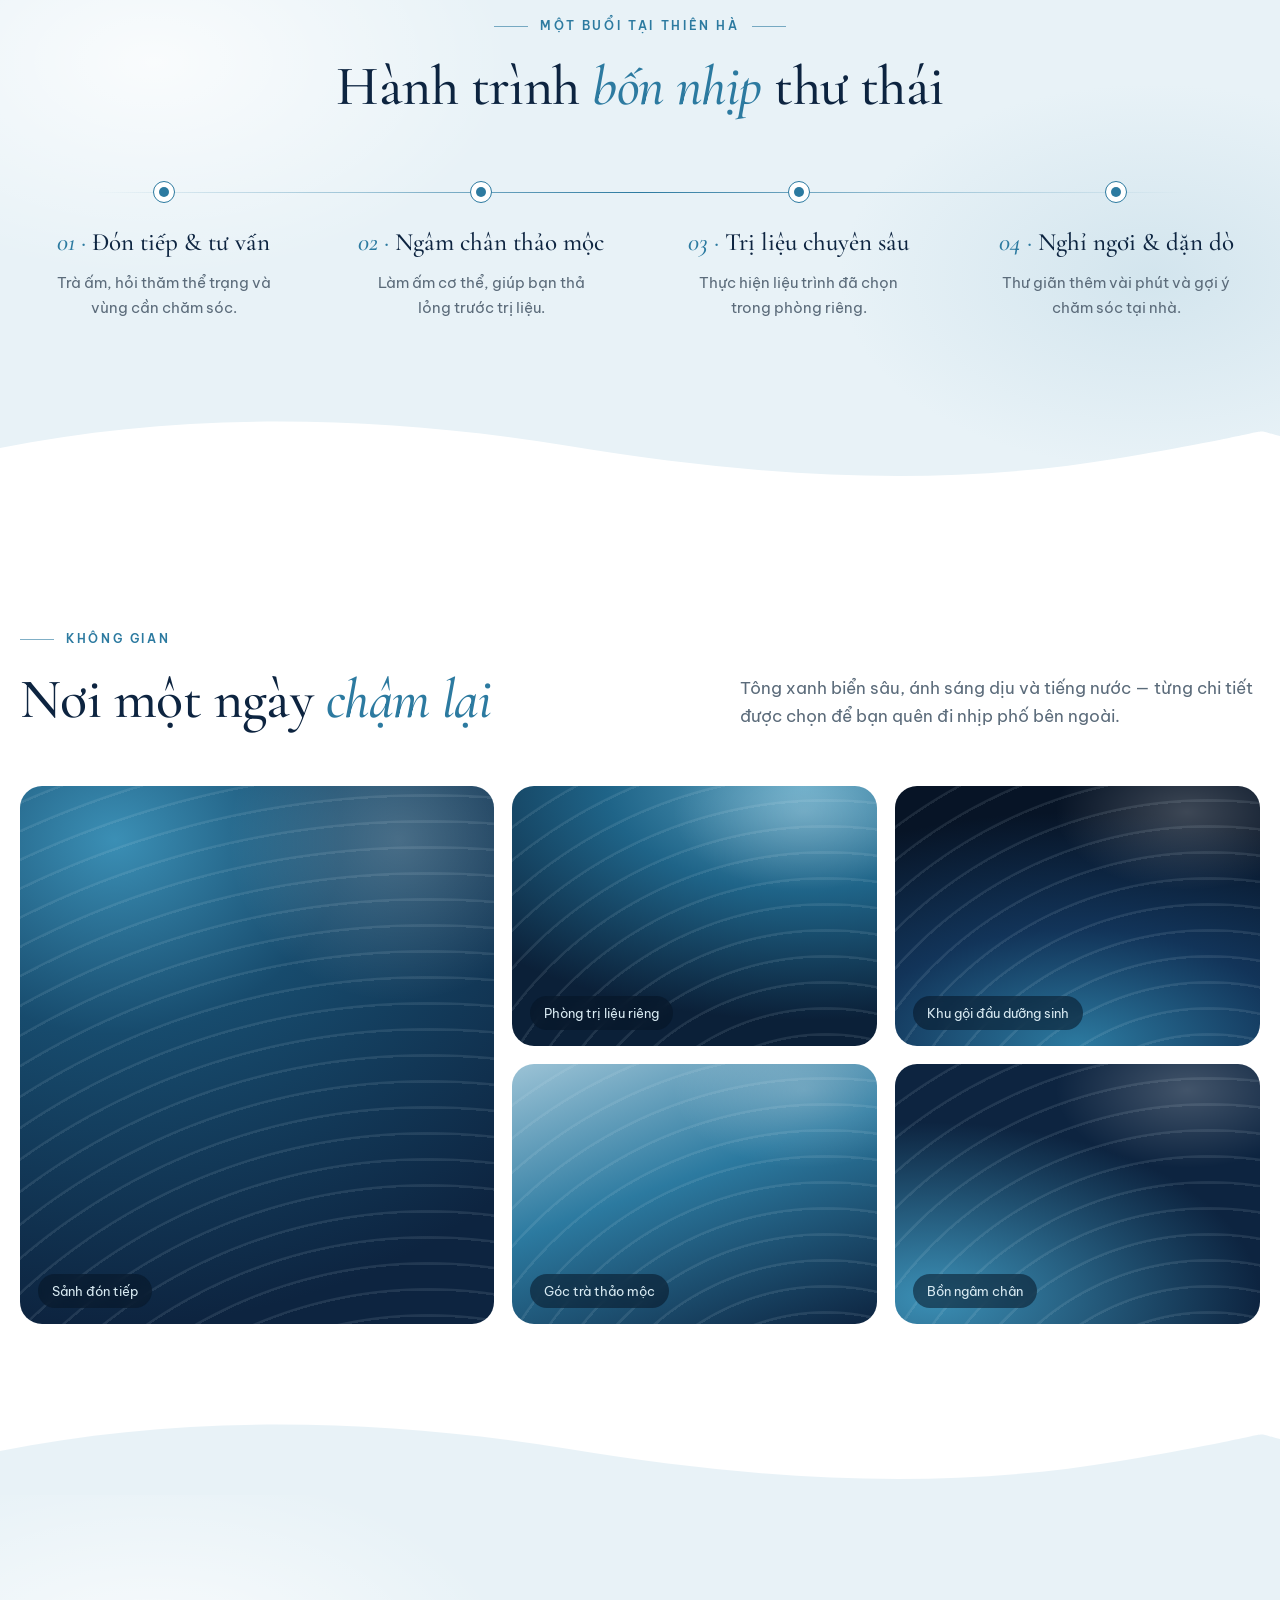
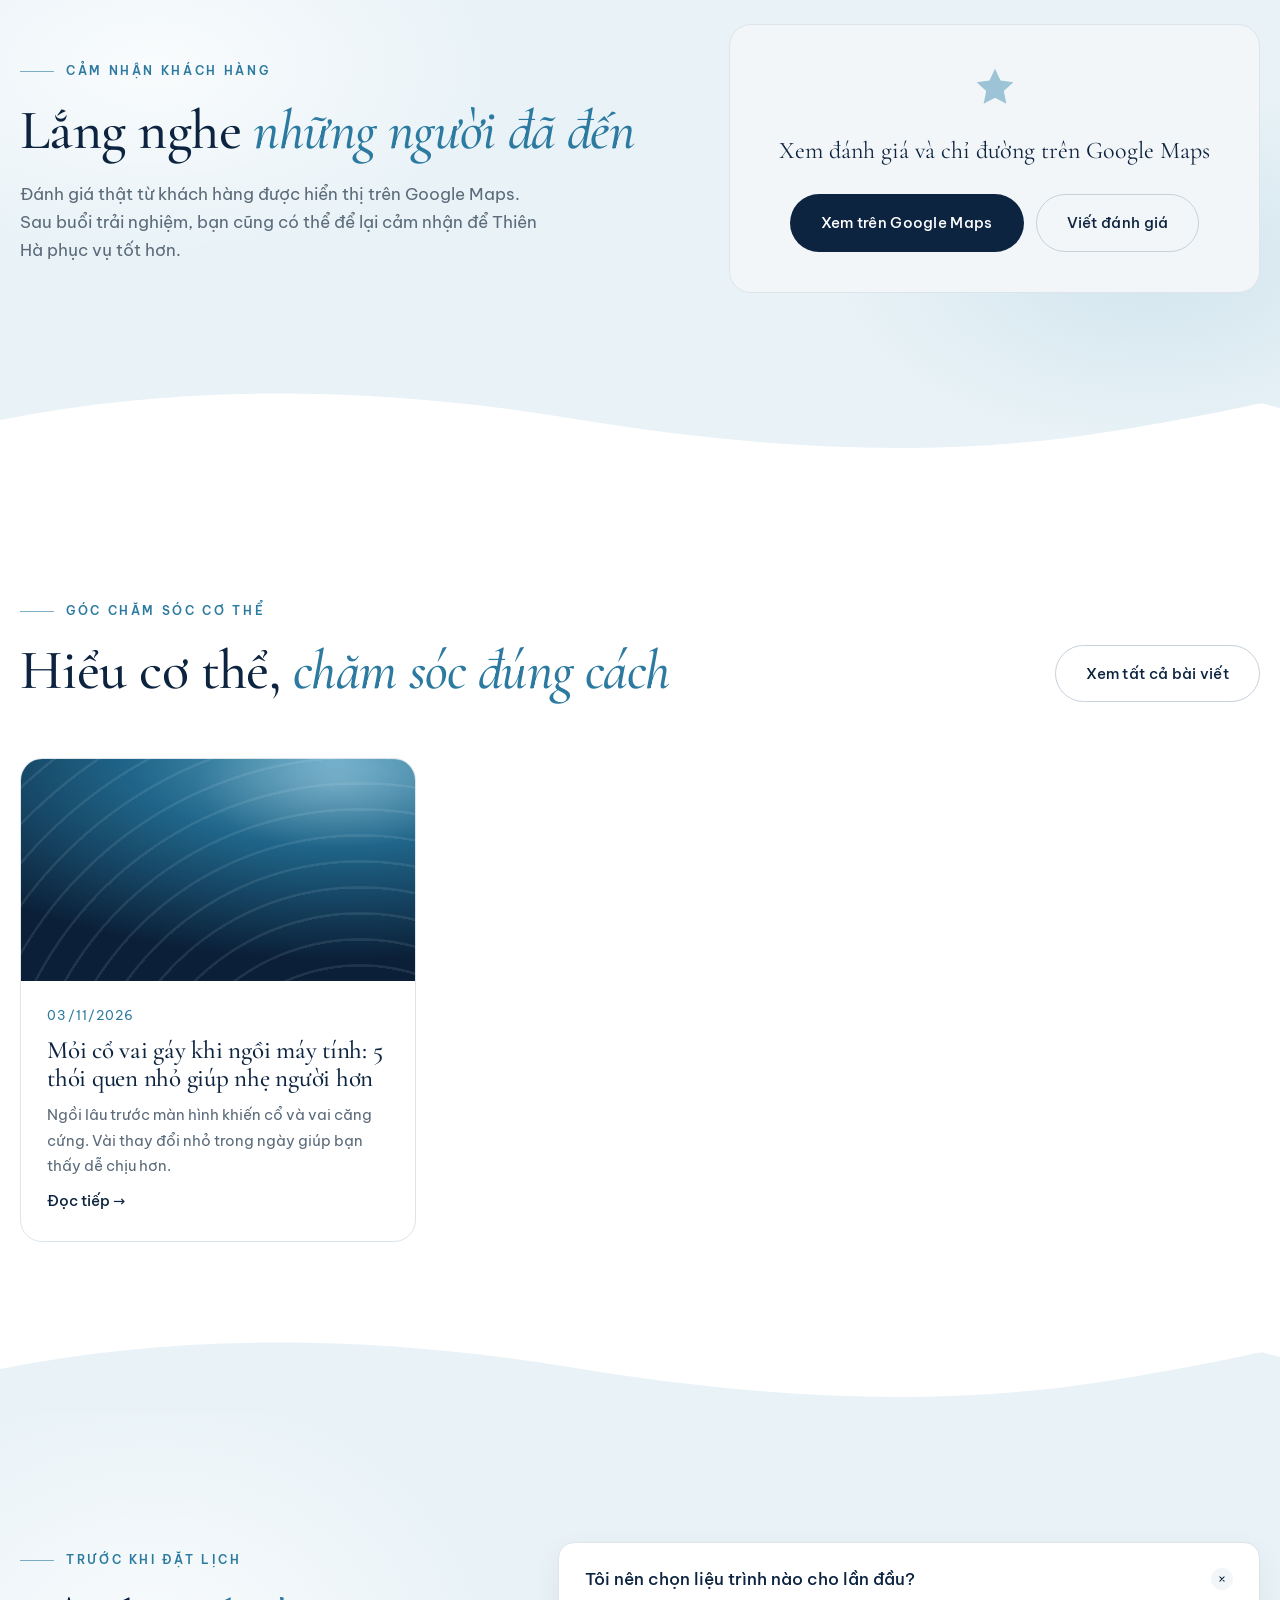
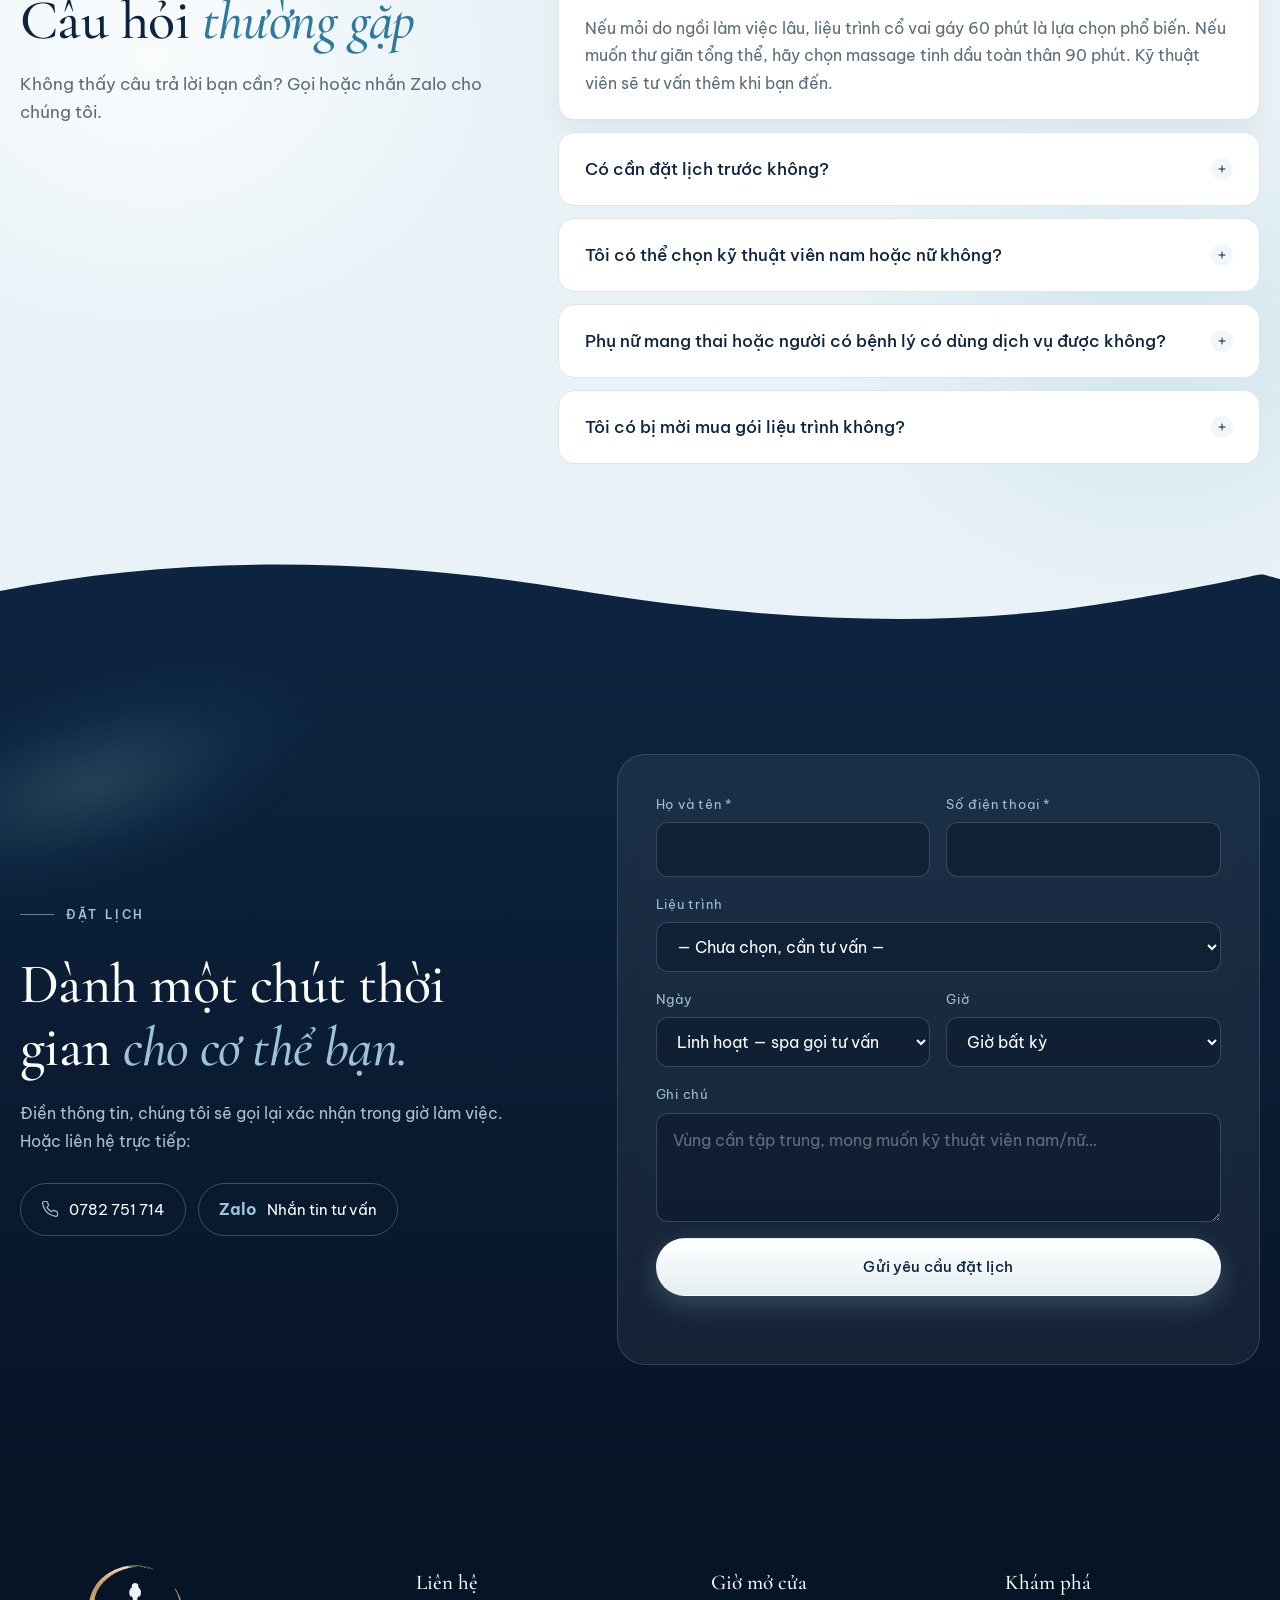
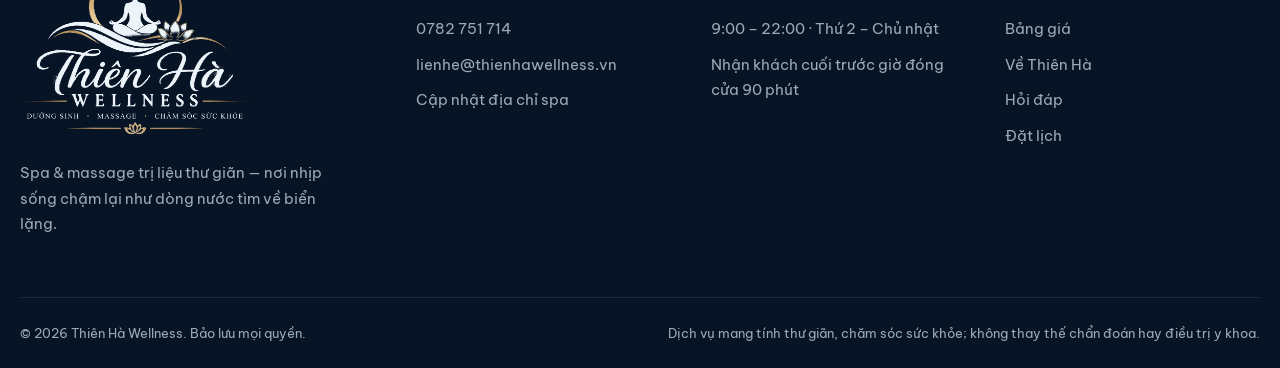
==== commit d7023872: "Nút liên hệ nổi: thêm Messenger, Facebook, TikTok, Instagram, YouTube, WhatsApp, Telegram, KakaoTalk" ====
--- a/index.html
+++ b/index.html
@@ -273,10 +273,7 @@
   </footer>
 
   <!-- Nút liên hệ nổi -->
-  <div class="float-contact" aria-label="Liên hệ nhanh">
-    <a class="fc zalo" data-cfg-href="zalo" href="#" target="_blank" rel="noopener" aria-label="Nhắn Zalo">Zalo</a>
-    <a class="fc call" data-cfg-href="tel" href="#" aria-label="Gọi điện"><svg viewBox="0 0 24 24" aria-hidden="true"><path d="M22 16.9v3a2 2 0 0 1-2.2 2 19.8 19.8 0 0 1-8.6-3.1 19.5 19.5 0 0 1-6-6A19.8 19.8 0 0 1 2.1 4.2 2 2 0 0 1 4.1 2h3a2 2 0 0 1 2 1.7c.1.9.4 1.8.7 2.7a2 2 0 0 1-.5 2.1L8 9.8a16 16 0 0 0 6 6l1.3-1.3a2 2 0 0 1 2.1-.4c.9.3 1.8.6 2.7.7a2 2 0 0 1 1.7 2Z"/></svg></a>
-  </div>
+  <div class="float-contact" id="float-contact" aria-label="Liên hệ nhanh"></div>
 
   <!-- Thanh đặt lịch dưới cùng (điện thoại) -->
   <div class="mobile-bar">
--- a/css/style.css
+++ b/css/style.css
@@ -189,8 +189,8 @@
 .svc-body { padding: 26px 26px 28px; display: flex; flex-direction: column; gap: 12px; flex: 1; }
 .svc-body h3 { font-size: 27px; }
 .svc-body p { color: var(--muted); font-size: 15px; }
-.durations { display: flex; gap: 8px; flex-wrap: wrap; margin-top: 4px; }
-.durations button { padding: 7px 14px; border-radius: 999px; border: 1px solid var(--line); background: var(--pearl); font-size: 13.5px; cursor: pointer; transition: .2s; color: var(--muted); }
+.durations { display: grid; grid-auto-flow: column; grid-auto-columns: minmax(0, 1fr); gap: 6px; margin-top: 4px; }
+.durations button { padding: 7px 4px; white-space: nowrap; border-radius: 999px; border: 1px solid var(--line); background: var(--pearl); font-size: 13.5px; cursor: pointer; transition: .2s; color: var(--muted); }
 .durations button:hover { border-color: var(--tide); color: var(--navy); }
 .durations button.on { background: var(--navy); border-color: var(--navy); color: #fff; }
 .svc-body .durations { margin-top: auto; }
@@ -397,11 +397,25 @@
 /* ---------- Liên hệ nổi & thanh dưới ---------- */
 .float-contact { position: fixed; right: 20px; bottom: 24px; z-index: 40; display: grid; gap: 12px; }
 .fc { width: 54px; height: 54px; border-radius: 50%; display: grid; place-items: center; color: #fff; box-shadow: 0 10px 24px rgba(7,20,38,.25); font-weight: 700; font-size: 13px; position: relative; }
+.fc { transition: transform .2s; }
+.fc:hover { transform: scale(1.08); }
 .fc.zalo { background: #0068ff; }
-.fc.call { background: var(--ocean); }
-.fc.call::before { content: ""; position: absolute; inset: 0; border-radius: 50%; border: 2px solid var(--tide); animation: ring2 2s ease-out infinite; }
+.fc.phone { background: var(--ocean); }
+.fc.phone::before { content: ""; position: absolute; inset: 0; border-radius: 50%; border: 2px solid var(--tide); animation: ring2 2s ease-out infinite; }
 @keyframes ring2 { to { transform: scale(1.6); opacity: 0; } }
-.fc svg { width: 22px; height: 22px; fill: none; stroke: currentColor; stroke-width: 1.8; }
+.fc.messenger { background: linear-gradient(135deg, #0a7cff, #a334fa 70%, #ff5c87); }
+.fc.facebook { background: #1877f2; }
+.fc.tiktok { background: #111; box-shadow: 0 10px 24px rgba(7,20,38,.25), inset -2px -2px 0 #ff0050, inset 2px 2px 0 #00f2ea; }
+.fc.instagram { background: radial-gradient(circle at 30% 107%, #fdf497 0%, #fd5949 45%, #d6249f 60%, #285aeb 90%); }
+.fc.youtube { background: #ff0000; }
+.fc.whatsapp { background: #25d366; }
+.fc.telegram { background: #229ed9; }
+.fc.kakaotalk { background: #fee500; color: #3a1d1d; font-size: 11.5px; letter-spacing: .02em; }
+.fc.email { background: var(--tide); }
+.fc.maps { background: #34a853; }
+.fc svg { width: 24px; height: 24px; fill: currentColor; }
+.fc svg.st { width: 22px; height: 22px; fill: none; stroke: currentColor; stroke-width: 1.8; stroke-linecap: round; stroke-linejoin: round; }
+.fc svg.st .dot { fill: currentColor; stroke: none; }
 .mobile-bar { display: none; }
 .toast { position: fixed; left: 50%; bottom: 30px; z-index: 60; transform: translate(-50%, 20px); padding: 13px 24px; border-radius: 999px; background: var(--navy); color: #fff; font-size: 14px; opacity: 0; pointer-events: none; transition: .3s; max-width: calc(100% - 32px); text-align: center; }
 .toast.show { opacity: 1; transform: translate(-50%, 0); }
@@ -486,8 +500,9 @@
   .wave-white::after, .wave-ice::after, .wave-deep::after { height: 48px; }
   .review-cta { padding: 28px 20px; }
   .footer-grid { grid-template-columns: 1fr; }
-  .float-contact { bottom: 84px; right: 14px; }
-  .fc { width: 48px; height: 48px; }
+  .float-contact { bottom: 84px; right: 14px; gap: 9px; }
+  .fc { width: 46px; height: 46px; }
+  .fc svg { width: 21px; height: 21px; }
   .mobile-bar { display: grid; grid-template-columns: 1fr 1.4fr; position: fixed; left: 0; right: 0; bottom: 0; z-index: 45; background: var(--abyss); border-top: 1px solid rgba(217,235,243,.12); }
   .mobile-bar a { padding: 18px; text-align: center; color: var(--ice); font-weight: 500; }
   .mobile-bar .primary { background: linear-gradient(180deg, #fff, #e4edf2); color: var(--navy); }
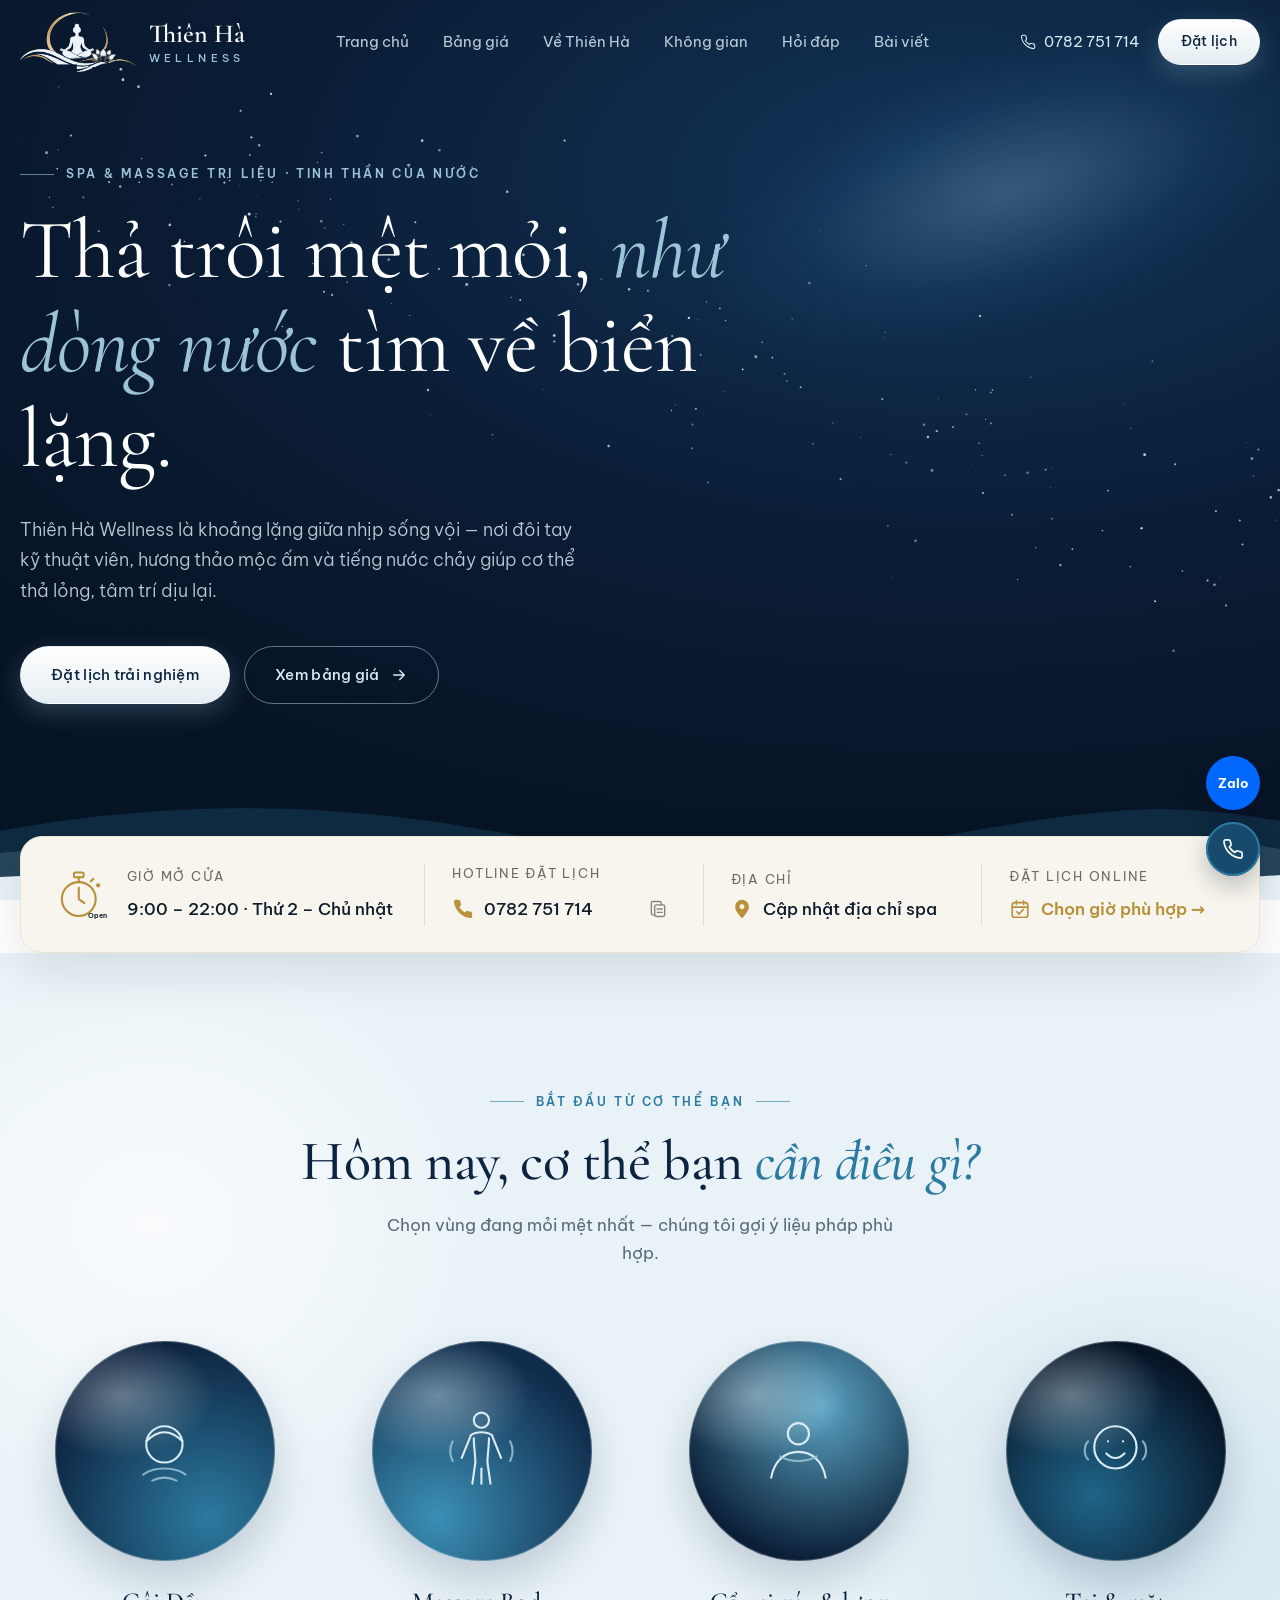
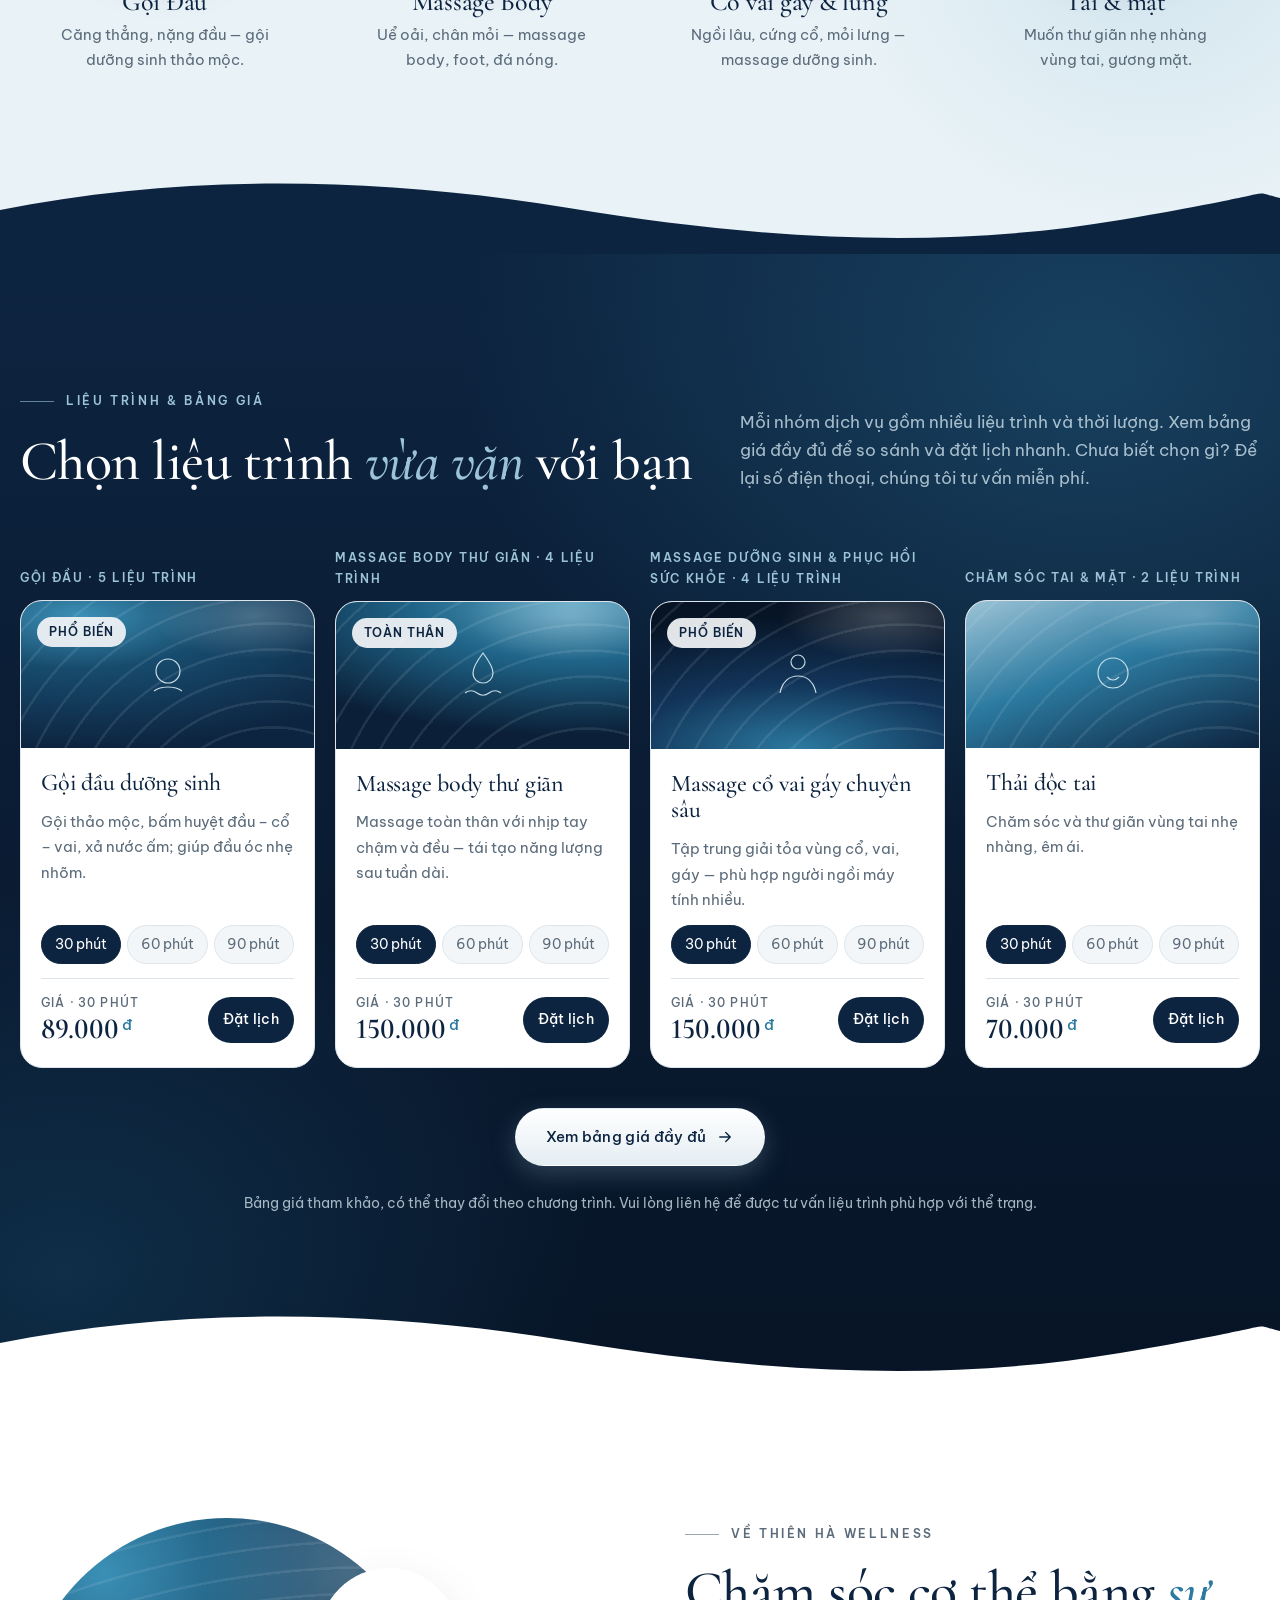
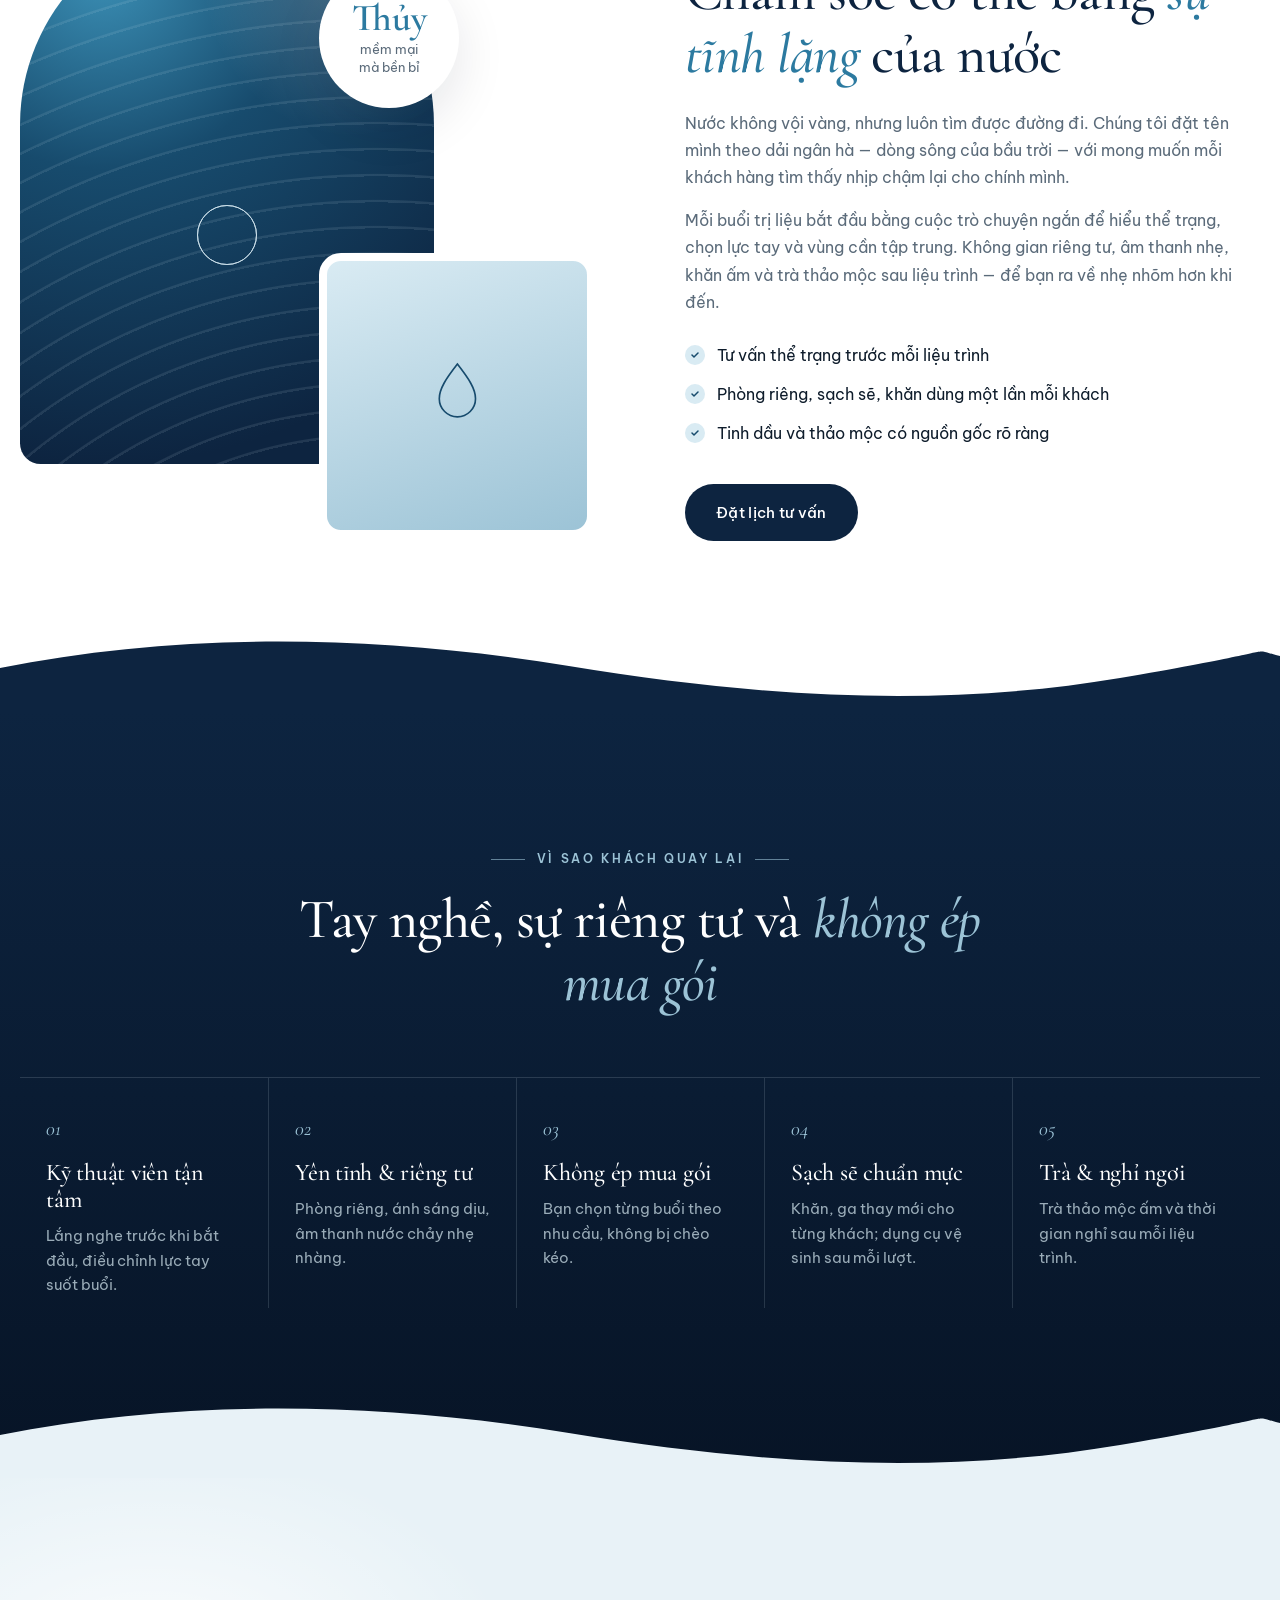
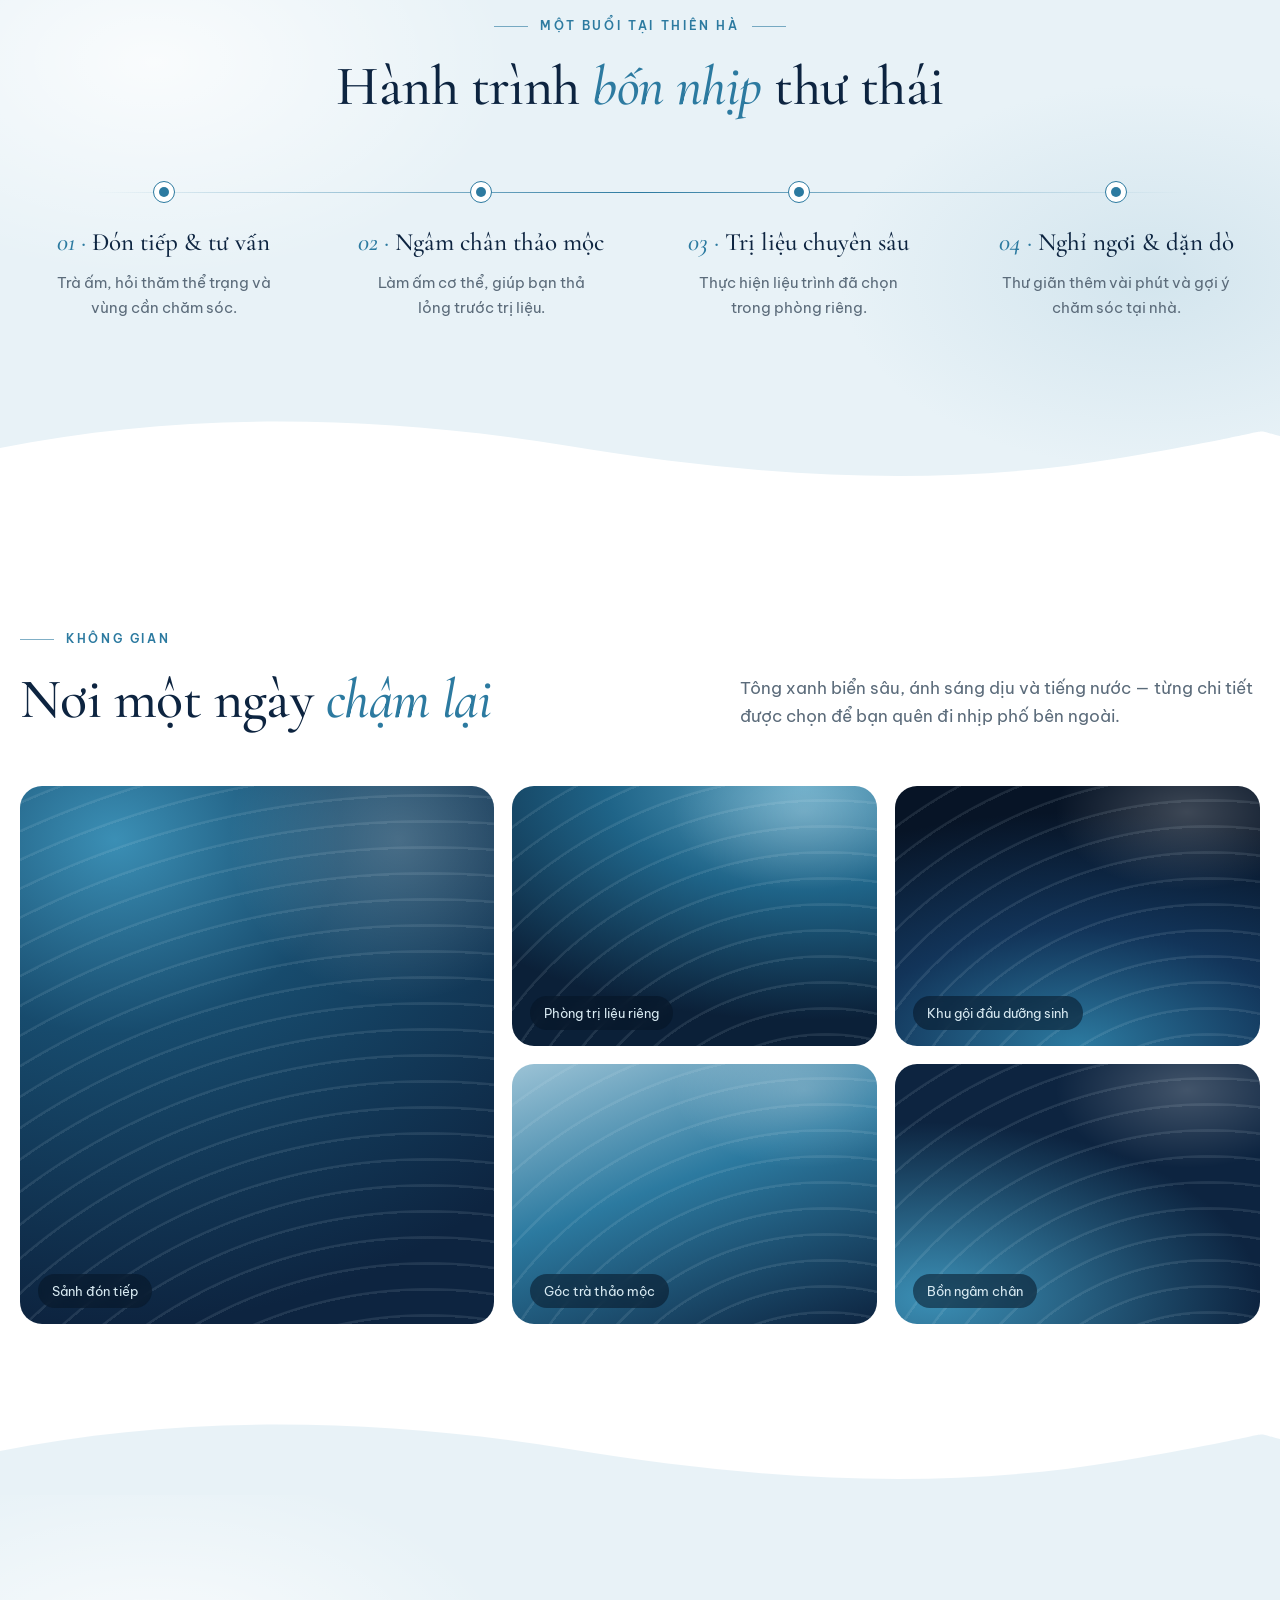
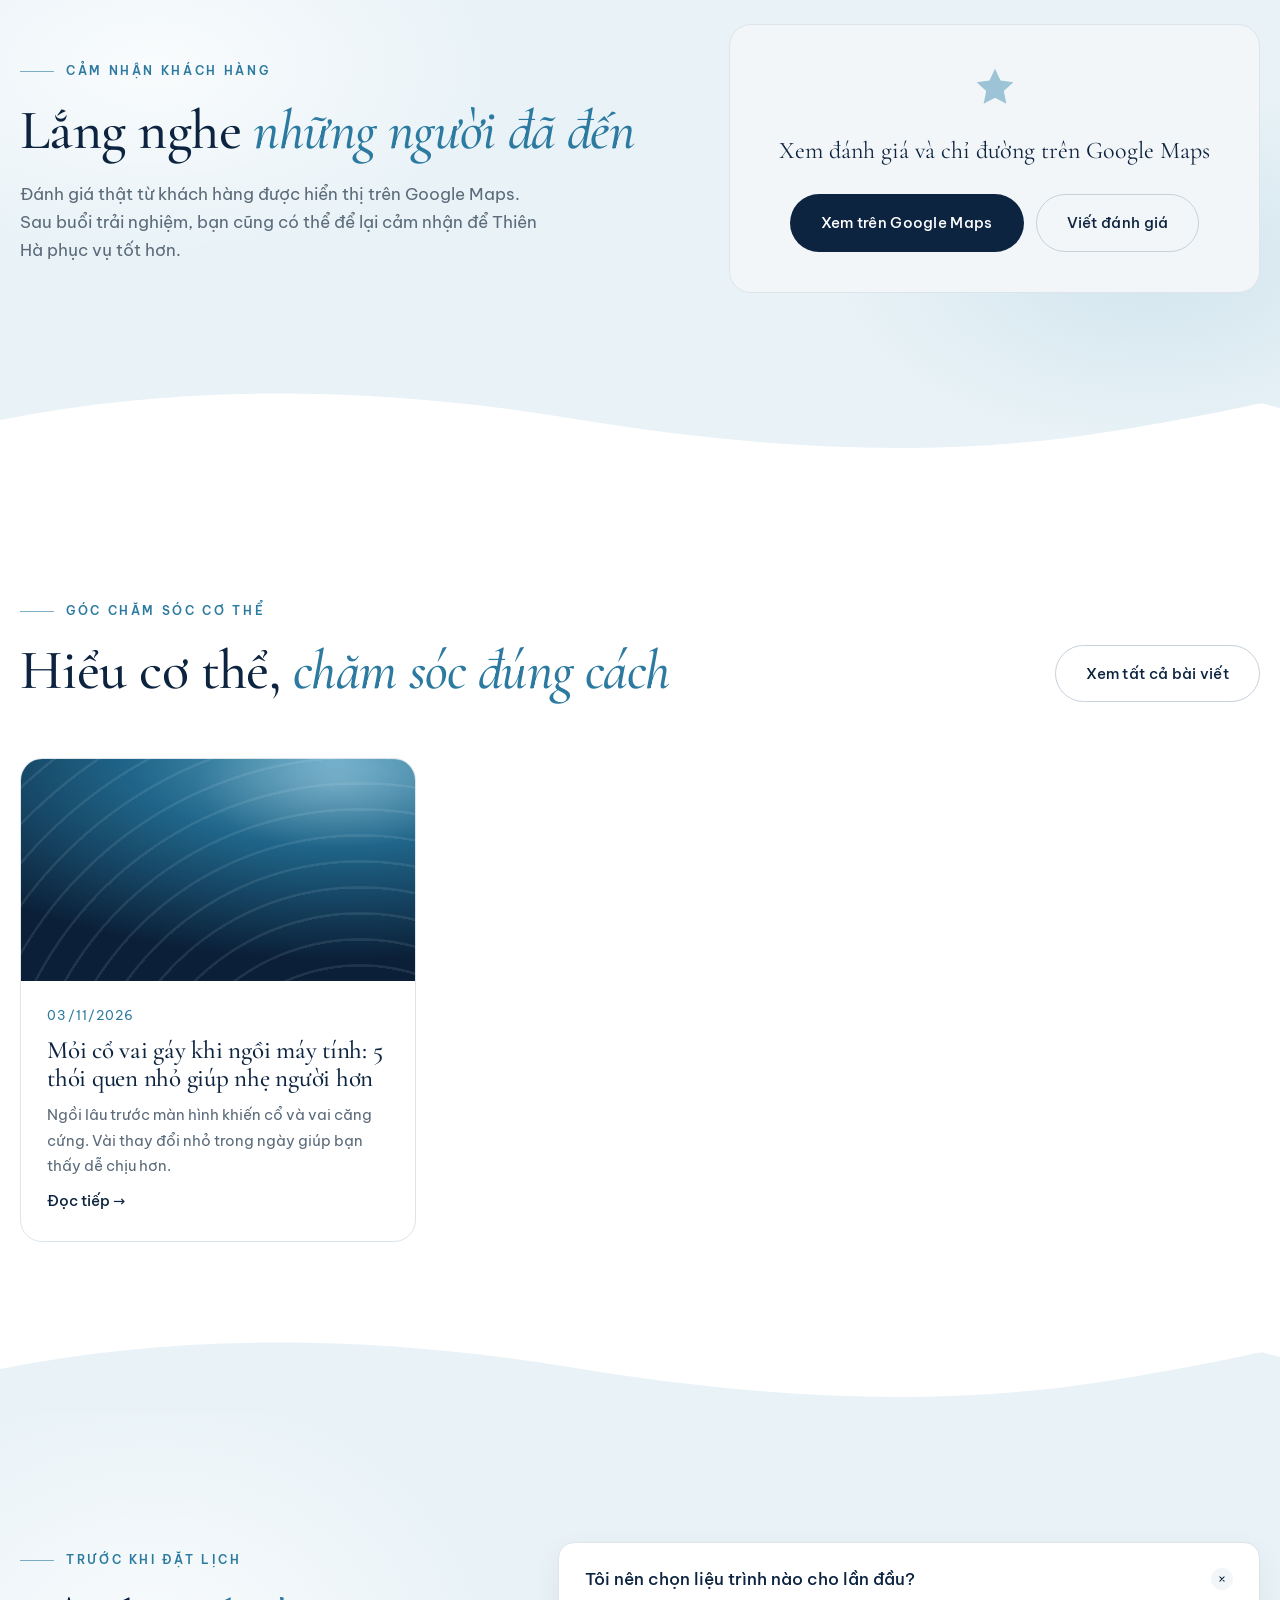
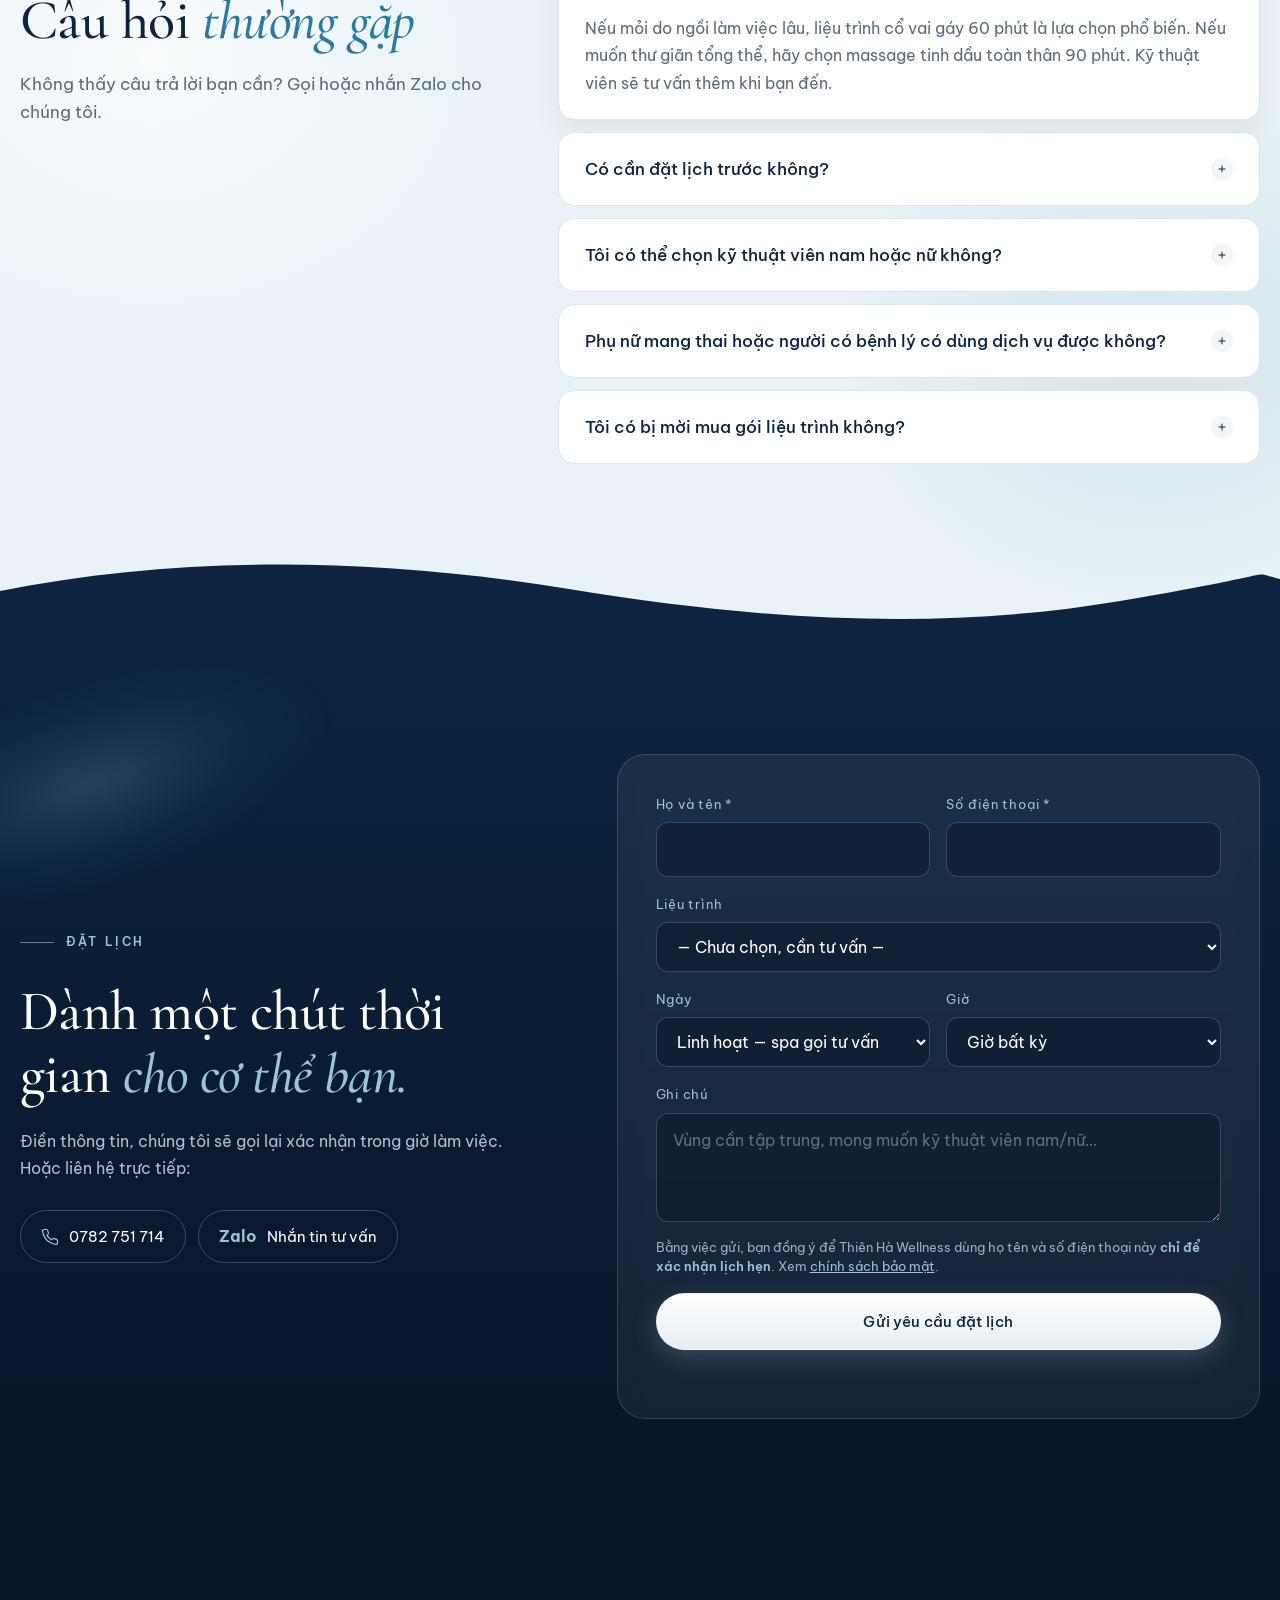
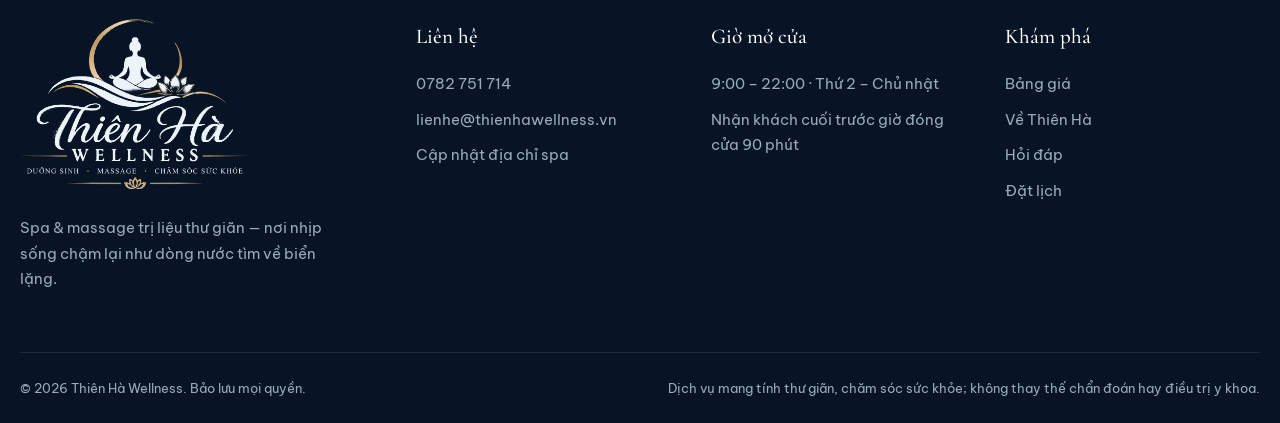
==== commit 7da1f539: "Sổ lịch đặt (Cloudflare D1): chặn trùng giờ (1 khách/khung, 15 phút dọn phòng), mã lịch, nút Xác nhậ" ====
--- a/index.html
+++ b/index.html
@@ -246,10 +246,12 @@
           <p class="hp" aria-hidden="true"><label>Không điền ô này <input name="bot-field" tabindex="-1" autocomplete="off"></label></p>
           <div class="field"><label for="f-name">Họ và tên *</label><input id="f-name" name="ho_ten" required autocomplete="name"></div>
           <div class="field"><label for="f-phone">Số điện thoại *</label><input id="f-phone" name="so_dien_thoai" type="tel" required autocomplete="tel" inputmode="tel"></div>
-          <div class="field full"><label for="f-service">Liệu trình</label><select id="f-service"></select></div>
+          <div class="field full"><label for="f-service">Liệu trình</label><select id="f-service" name="dv"></select></div>
           <div class="field"><label for="f-date">Ngày</label><select id="f-date" name="ngay"></select></div>
           <div class="field"><label for="f-time">Giờ</label><select id="f-time" name="gio"></select></div>
           <div class="field full"><label for="f-note">Ghi chú</label><textarea id="f-note" name="ghi_chu" rows="3" placeholder="Vùng cần tập trung, mong muốn kỹ thuật viên nam/nữ…"></textarea></div>
+          <div class="field full captcha" id="f-captcha"></div>
+          <p class="full consent">Bằng việc gửi, bạn đồng ý để Thiên Hà Wellness dùng họ tên và số điện thoại này <b>chỉ để xác nhận lịch hẹn</b>. Xem <a href="/chinh-sach-bao-mat/">chính sách bảo mật</a>.</p>
           <button class="btn btn-pearl full" type="submit" id="f-submit">Gửi yêu cầu đặt lịch</button>
           <p class="form-msg" id="form-msg" role="status"></p>
         </form>
--- a/css/style.css
+++ b/css/style.css
@@ -320,6 +320,11 @@
 .field input::placeholder, .field textarea::placeholder { color: rgba(217,235,243,.4); }
 .field input:focus, .field select:focus, .field textarea:focus { border-color: var(--mist); }
 .field select option { color: var(--ink); }
+.field select option:disabled { color: #9aa6b2; }
+.booking-form .captcha:empty { display: none; }
+.booking-form .consent { font-size: 12.5px; line-height: 1.55; color: rgba(217,235,243,.7); margin: 0; }
+.booking-form .consent b { color: var(--mist); font-weight: 600; }
+.booking-form .consent a { color: var(--mist); text-decoration: underline; }
 .field .invalid { border-color: #e7a3a3; }
 .form-msg { grid-column: 1 / -1; min-height: 1em; font-size: 14px; color: var(--mist); text-align: center; }
 .form-actions { display: flex; gap: 10px; justify-content: center; flex-wrap: wrap; margin-top: 12px; }
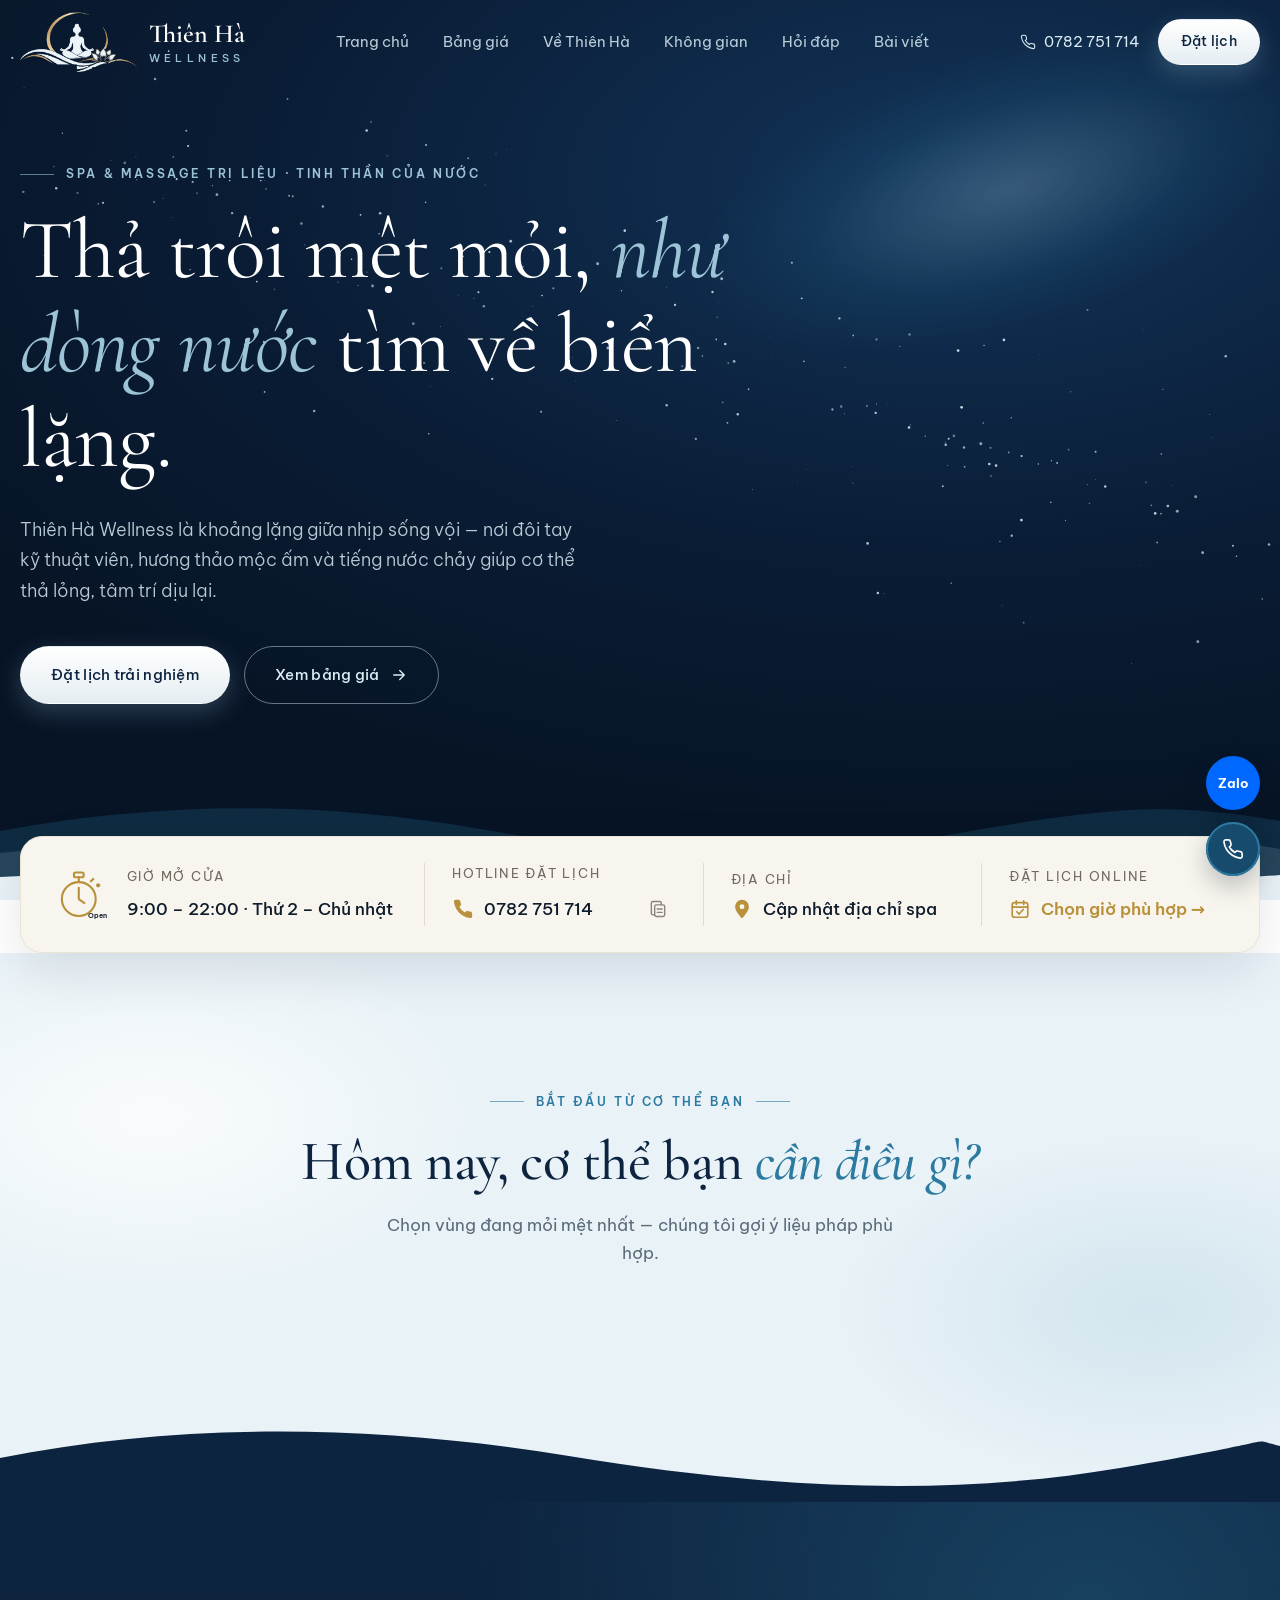
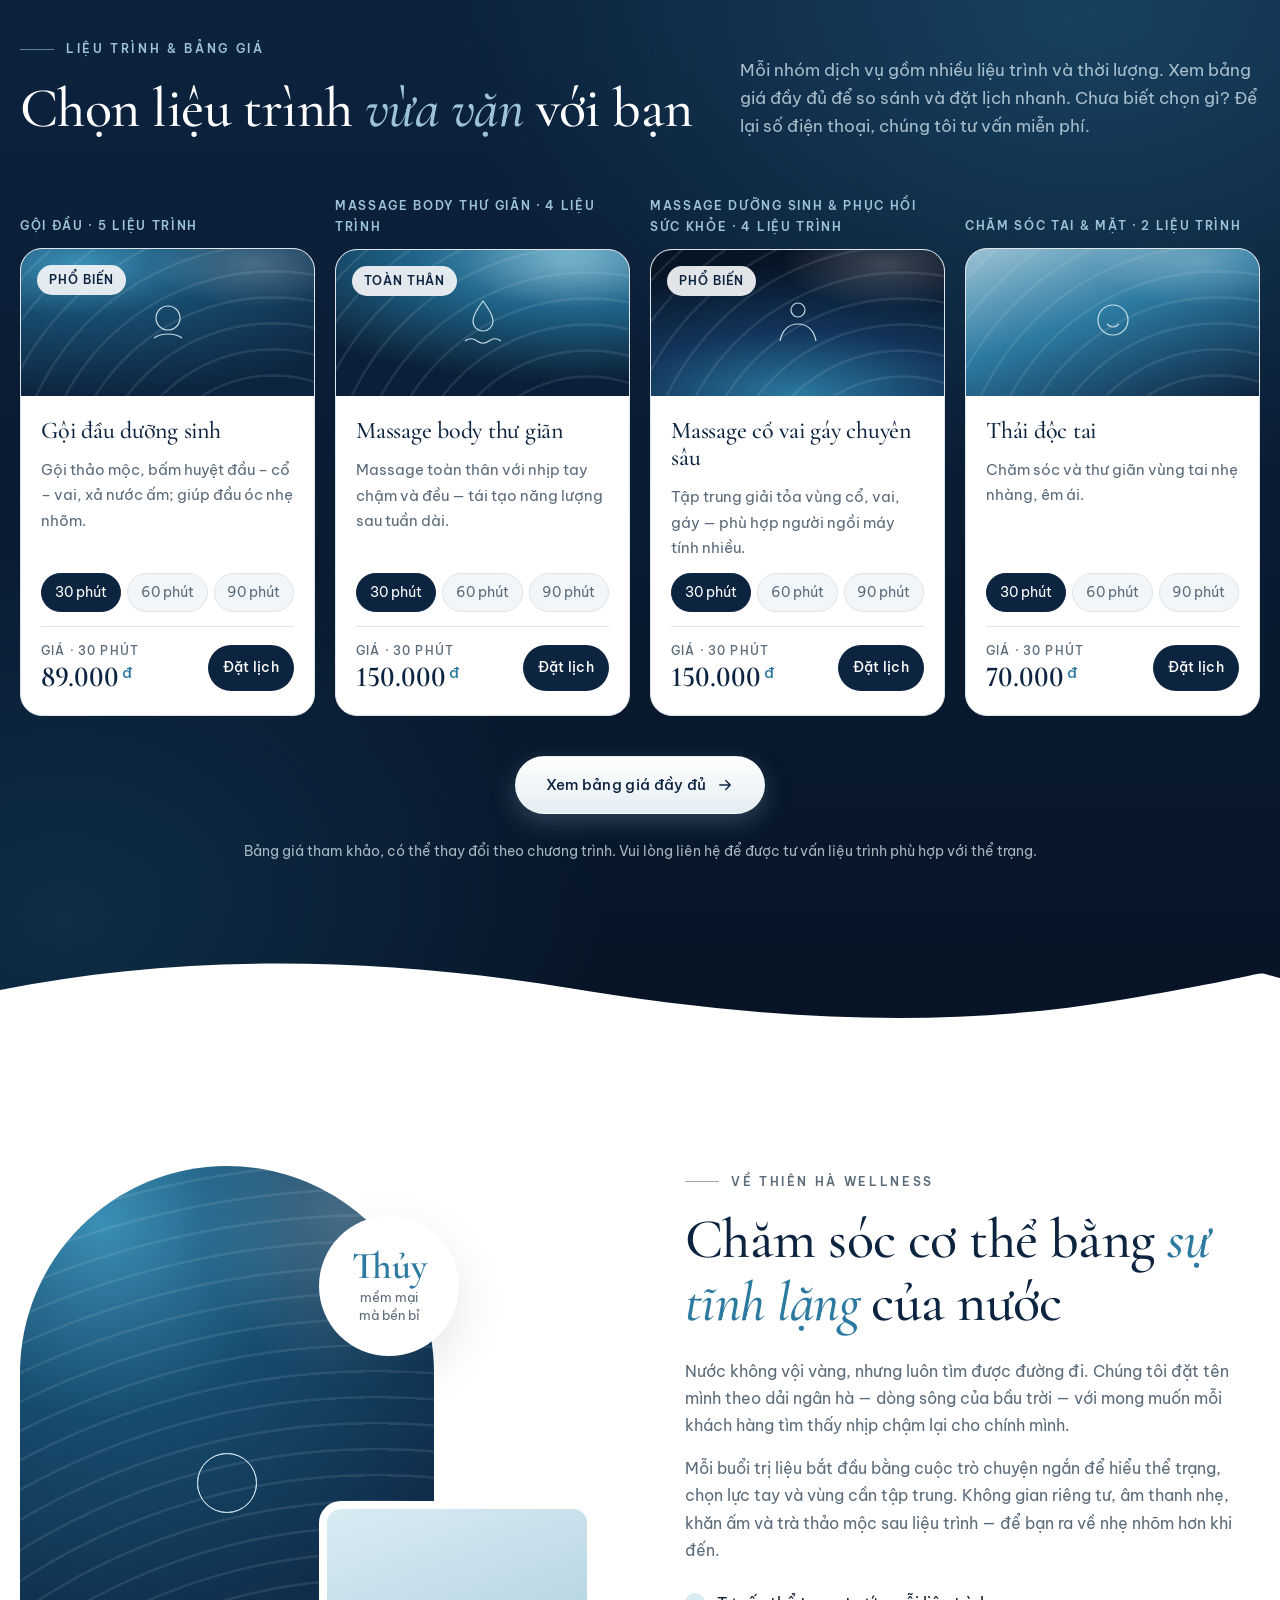
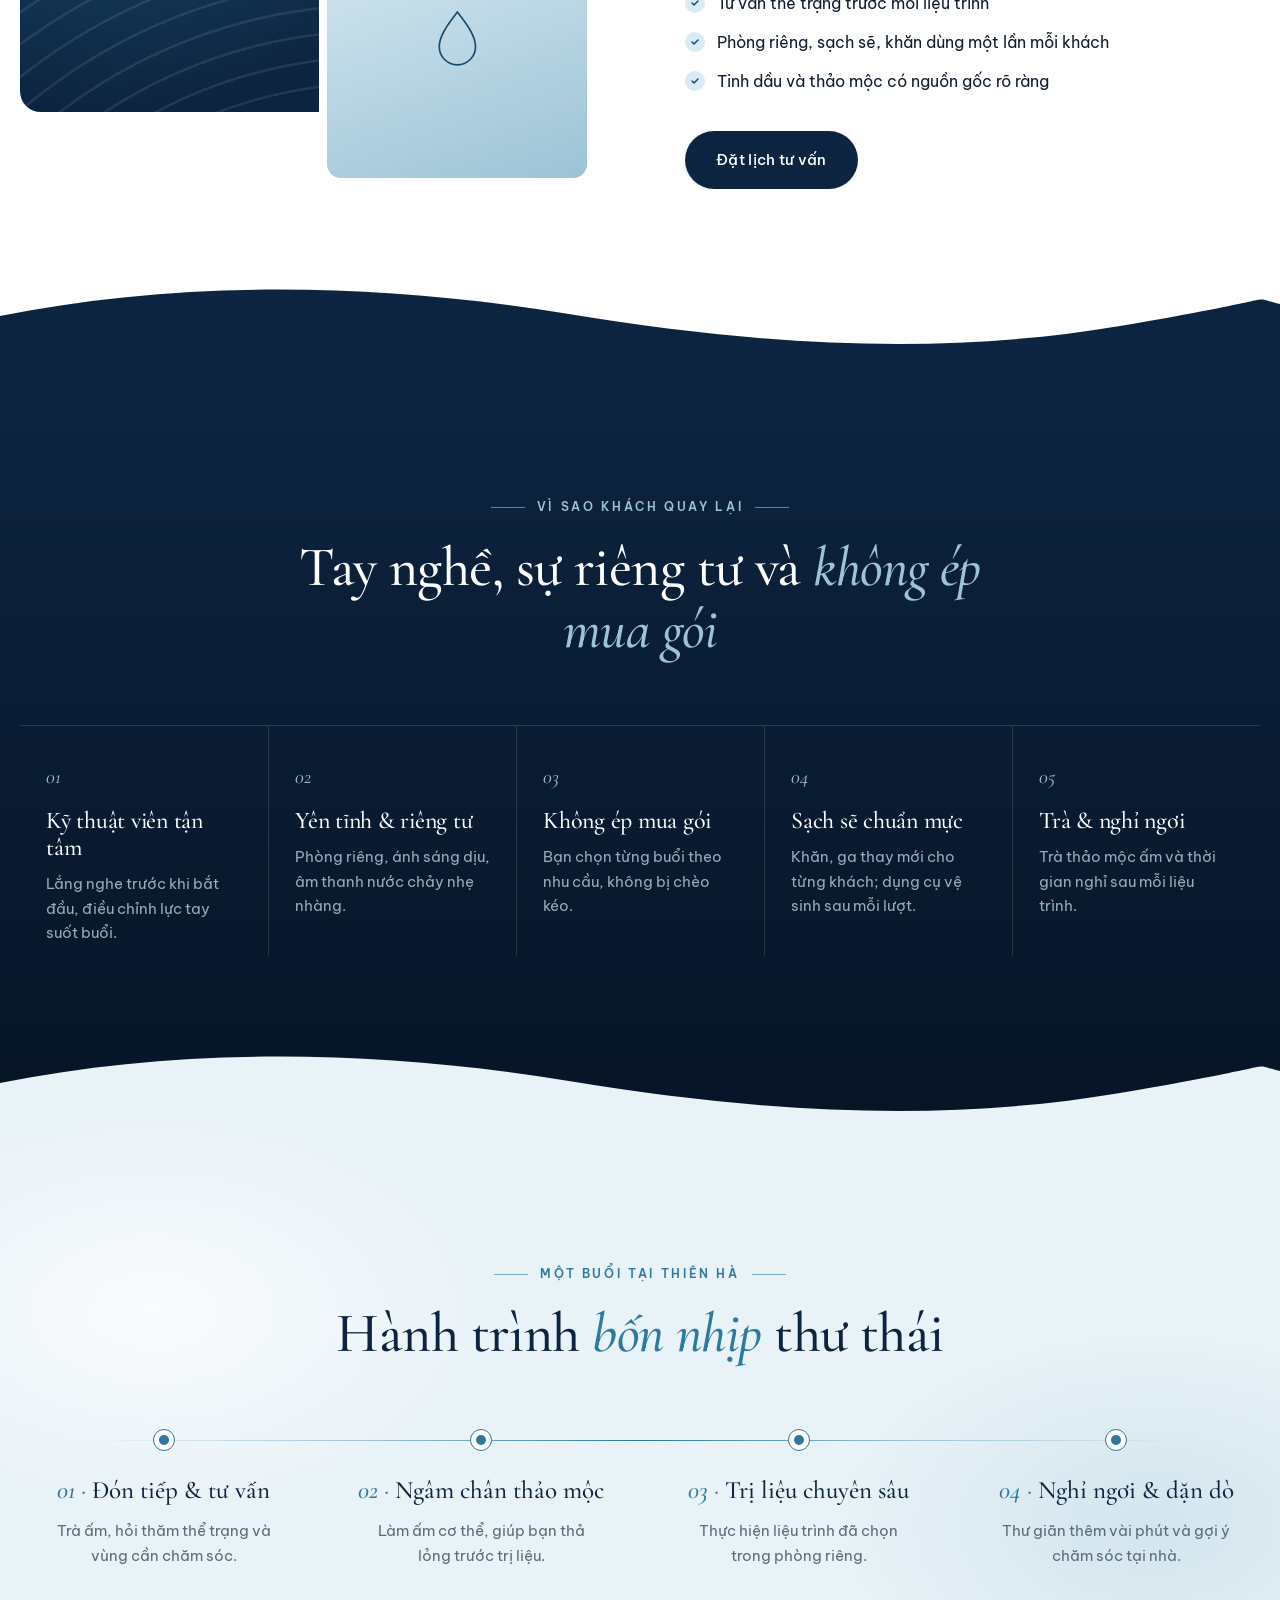
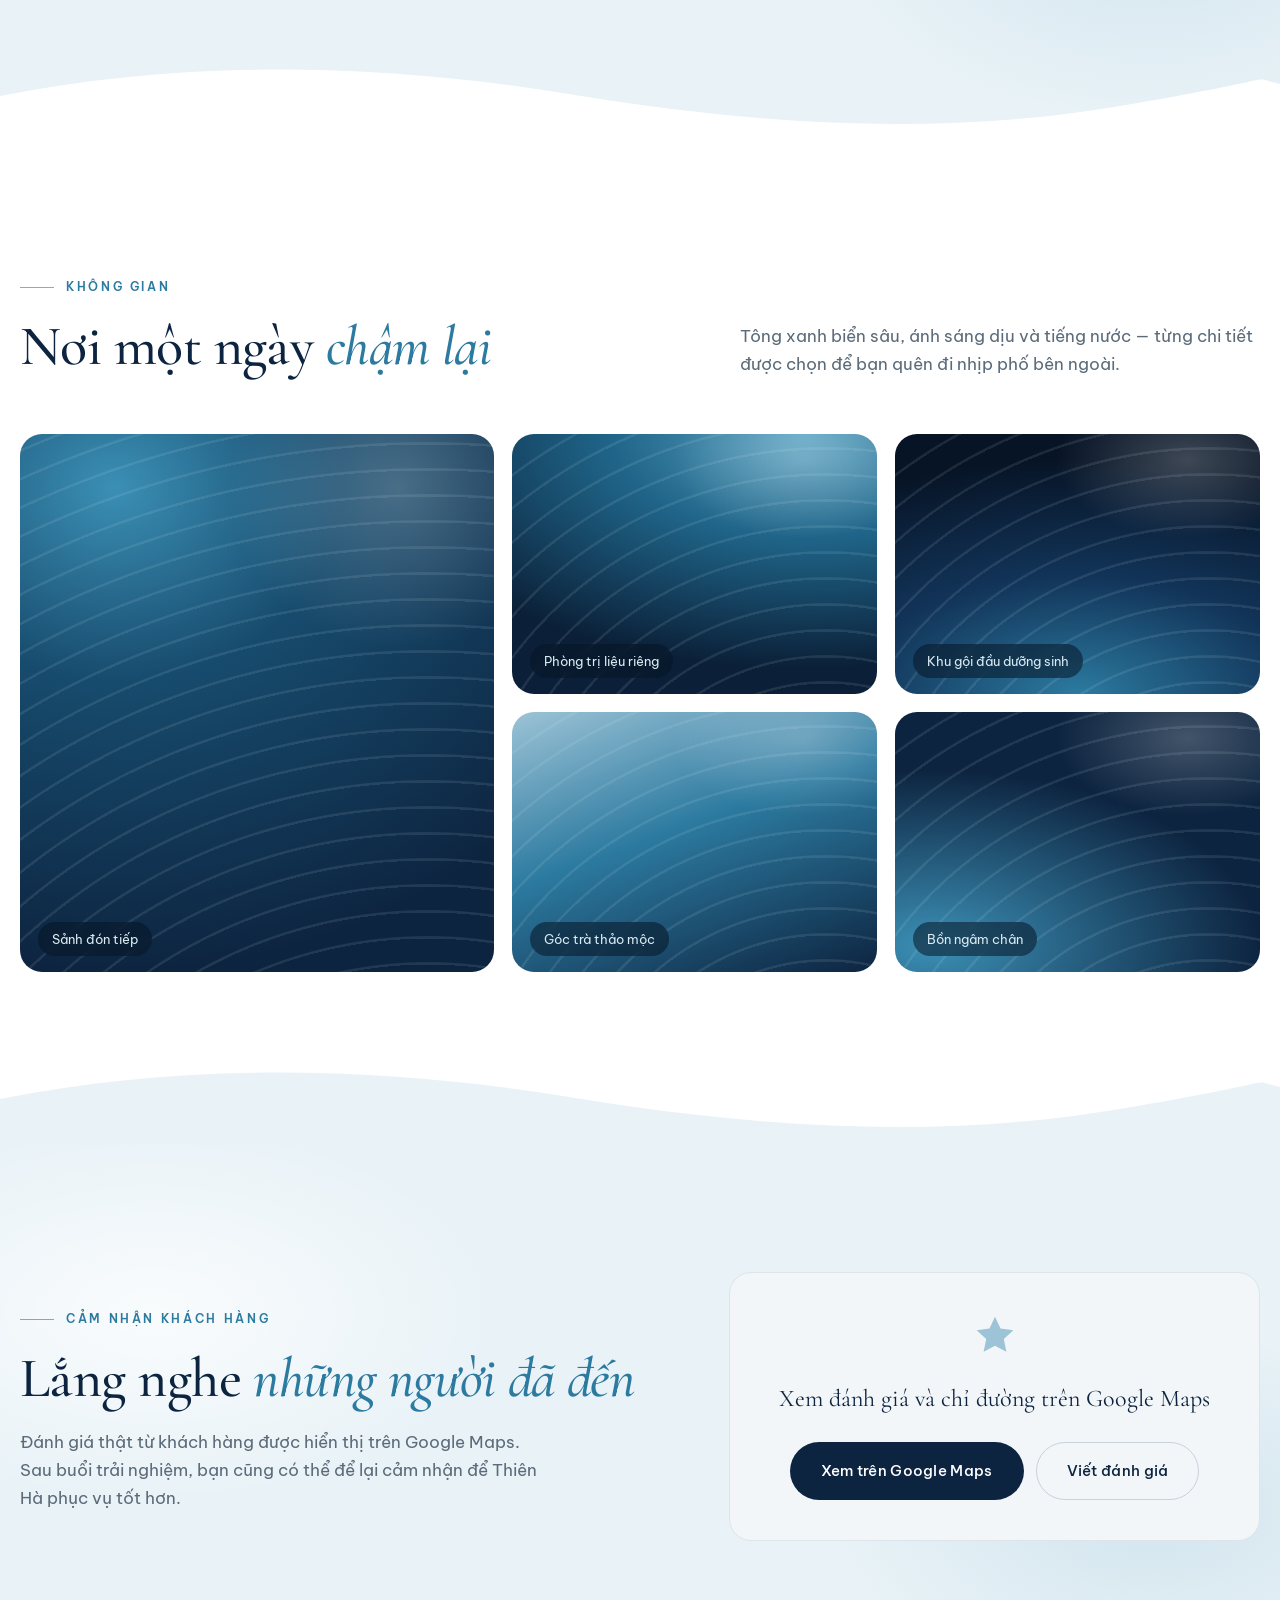
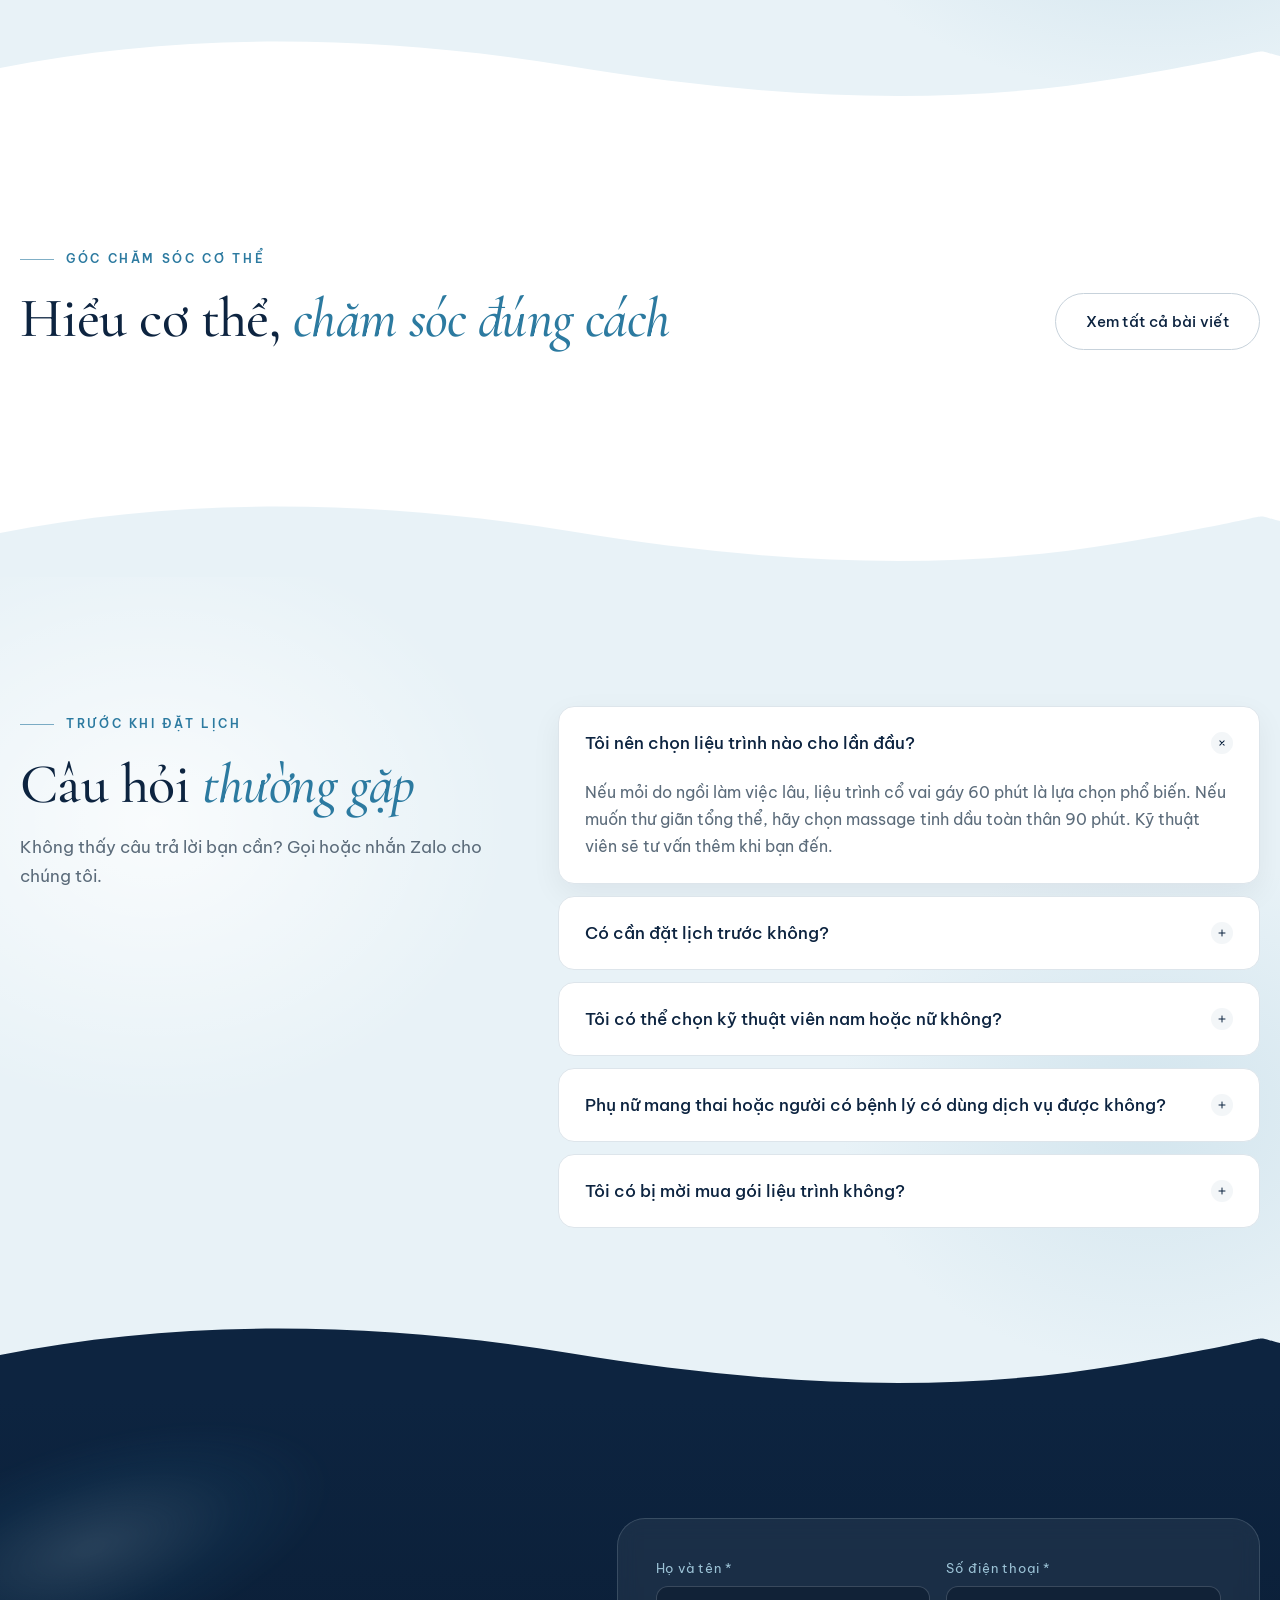
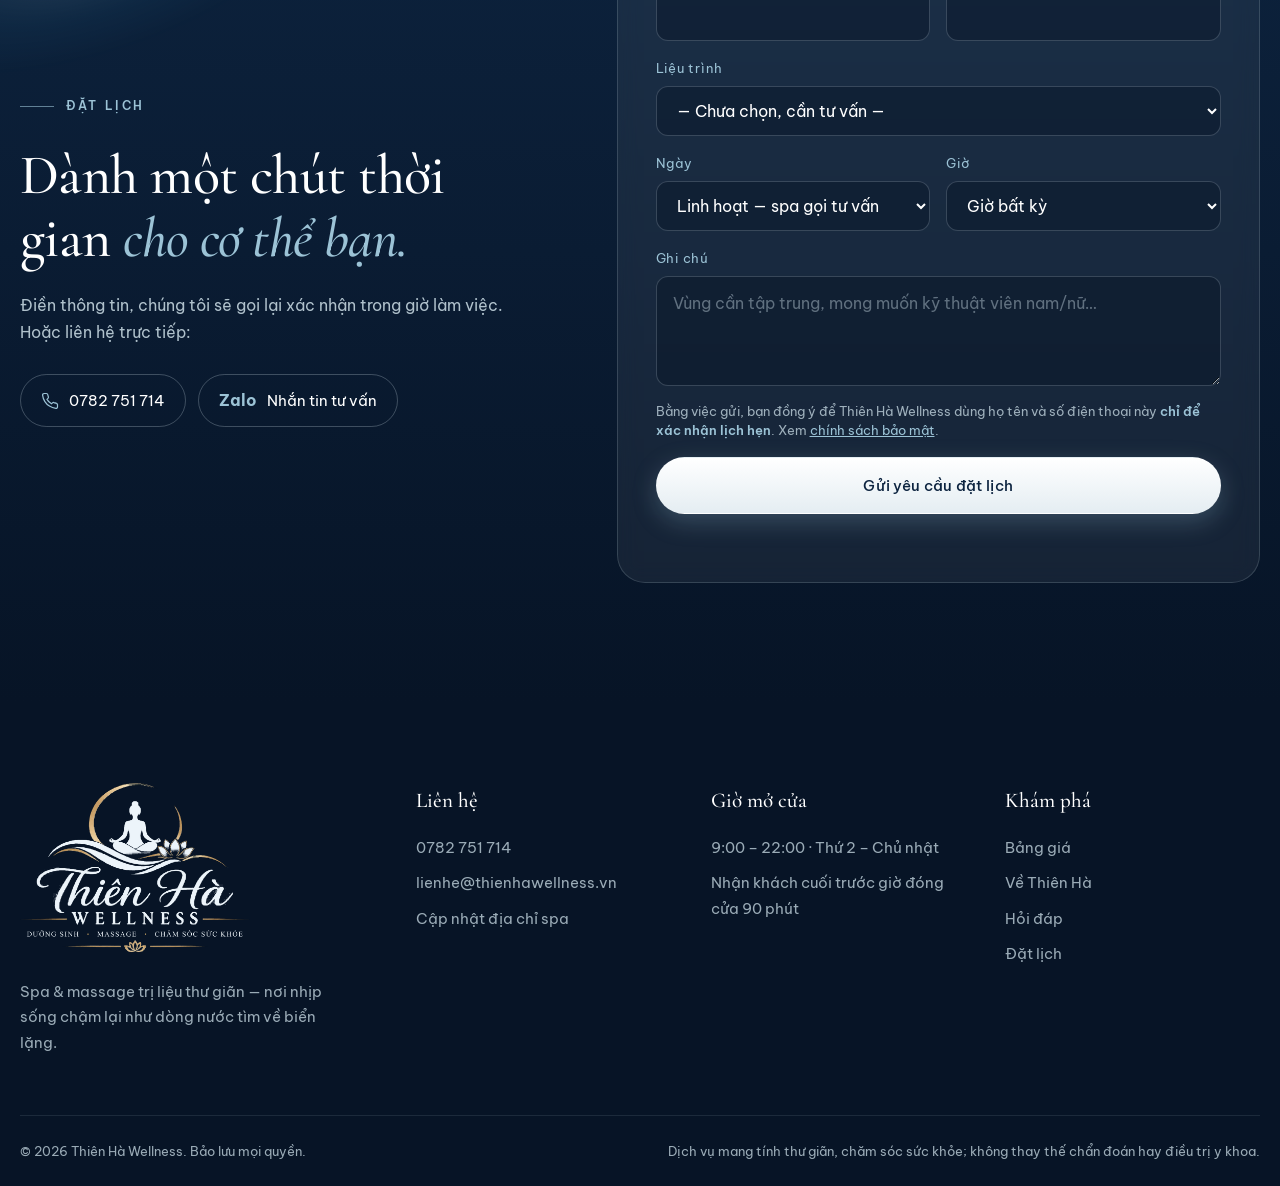
==== commit 742bed33: "Admin: mục Giao diện — mỗi trang 1 mục sửa chữ, ảnh, nút, bật/tắt từng khu; menu & chân trang dùng c" ====
--- a/index.html
+++ b/index.html
@@ -26,7 +26,7 @@
         <img class="logo-mark" src="/images/logo-mark.png" alt="" width="400" height="209">
         <span class="logo-text">Thiên Hà<small>Wellness</small></span>
       </a>
-      <nav class="nav" id="nav" aria-label="Điều hướng chính">
+      <nav class="nav" id="nav" aria-label="Điều hướng chính" data-l="chrome.menu">
         <a href="/">Trang chủ</a>
         <a href="/bang-gia/">Bảng giá</a>
         <a href="#ve-chung-toi">Về Thiên Hà</a>
@@ -37,7 +37,7 @@
       </nav>
       <div class="header-actions">
         <a class="header-phone" data-cfg-href="tel" href="#"><svg viewBox="0 0 24 24" aria-hidden="true"><path d="M22 16.9v3a2 2 0 0 1-2.2 2 19.8 19.8 0 0 1-8.6-3.1 19.5 19.5 0 0 1-6-6A19.8 19.8 0 0 1 2.1 4.2 2 2 0 0 1 4.1 2h3a2 2 0 0 1 2 1.7c.1.9.4 1.8.7 2.7a2 2 0 0 1-.5 2.1L8 9.8a16 16 0 0 0 6 6l1.3-1.3a2 2 0 0 1 2.1-.4c.9.3 1.8.6 2.7.7a2 2 0 0 1 1.7 2Z"/></svg><span data-cfg="phone"></span></a>
-        <a href="#dat-lich" class="btn btn-pearl btn-sm">Đặt lịch</a>
+        <a href="#dat-lich" class="btn btn-pearl btn-sm" data-t="chrome.headerBtn">Đặt lịch</a>
         <button class="menu-btn" id="menu-btn" aria-label="Mở menu" aria-expanded="false"><span></span><span></span></button>
       </div>
     </div>
@@ -50,12 +50,12 @@
       <canvas class="stars" id="stars" aria-hidden="true"></canvas>
       <div class="galaxy" aria-hidden="true"></div>
       <div class="wrap hero-in">
-        <p class="eyebrow light" data-cfg="heroEyebrow">Spa &amp; Massage trị liệu · Tinh thần của nước</p>
-        <h1 data-cfg-html="heroTitle">Thả trôi mệt mỏi, <em>như dòng nước</em> tìm về biển lặng.</h1>
-        <p class="hero-lead" data-cfg="heroLead">Thiên Hà Wellness là khoảng lặng giữa nhịp sống vội — nơi đôi tay kỹ thuật viên, hương thảo mộc ấm và tiếng nước chảy giúp cơ thể thả lỏng, tâm trí dịu lại.</p>
+        <p class="eyebrow light" data-t="home.hero.eyebrow">Spa &amp; Massage trị liệu · Tinh thần của nước</p>
+        <h1 data-t="home.hero.title">Thả trôi mệt mỏi, <em>như dòng nước</em> tìm về biển lặng.</h1>
+        <p class="hero-lead" data-t="home.hero.lead">Thiên Hà Wellness là khoảng lặng giữa nhịp sống vội — nơi đôi tay kỹ thuật viên, hương thảo mộc ấm và tiếng nước chảy giúp cơ thể thả lỏng, tâm trí dịu lại.</p>
         <div class="hero-cta">
-          <a href="#dat-lich" class="btn btn-pearl">Đặt lịch trải nghiệm</a>
-          <a href="/bang-gia/" class="btn btn-ghost">Xem bảng giá <svg viewBox="0 0 24 24" aria-hidden="true"><path d="M5 12h14M13 6l6 6-6 6"/></svg></a>
+          <a href="#dat-lich" class="btn btn-pearl" data-h="home.hero.btn1.link"><span data-t="home.hero.btn1.text">Đặt lịch trải nghiệm</span></a>
+          <a href="/bang-gia/" class="btn btn-ghost" data-h="home.hero.btn2.link"><span data-t="home.hero.btn2.text">Xem bảng giá</span> <svg viewBox="0 0 24 24" aria-hidden="true"><path d="M5 12h14M13 6l6 6-6 6"/></svg></a>
         </div>
       </div>
       <svg class="hero-waves" viewBox="0 0 1440 160" preserveAspectRatio="none" aria-hidden="true">
@@ -66,6 +66,7 @@
     </section>
 
     <!-- Dải thông tin nhanh -->
+    <!--b:home.infobar-->
     <div class="wrap">
       <ul class="infobar">
         <li class="ib-hours">
@@ -87,67 +88,75 @@
         </li>
       </ul>
     </div>
-
+    <!--/b:home.infobar-->
+
+    <!--b:home.needs-->
     <!-- ============ NHU CẦU ============ -->
     <section class="section section-ice wave-deep" id="nhu-cau">
       <div class="wrap">
         <div class="head-center">
-          <p class="eyebrow" data-cfg="needsEyebrow">Bắt đầu từ cơ thể bạn</p>
-          <h2 data-cfg-html="needsTitle">Hôm nay, cơ thể bạn <em>cần điều gì?</em></h2>
-          <p class="sub" data-cfg="needsSub">Chọn vùng đang mỏi mệt nhất — chúng tôi gợi ý liệu pháp phù hợp.</p>
+          <p class="eyebrow" data-t="home.needs.eyebrow">Bắt đầu từ cơ thể bạn</p>
+          <h2 data-t="home.needs.title">Hôm nay, cơ thể bạn <em>cần điều gì?</em></h2>
+          <p class="sub" data-t="home.needs.sub">Chọn vùng đang mỏi mệt nhất — chúng tôi gợi ý liệu pháp phù hợp.</p>
         </div>
         <div class="needs" id="needs"></div>
       </div>
     </section>
-
+    <!--/b:home.needs-->
+
+    <!--b:home.pricing-->
     <!-- ============ BẢNG GIÁ ============ -->
     <section class="section section-deep section-glow wave-white" id="bang-gia">
       <div class="wrap">
         <div class="head-split">
           <div>
-            <p class="eyebrow">Liệu trình &amp; bảng giá</p>
-            <h2>Chọn liệu trình <em>vừa vặn</em> với bạn</h2>
+            <p class="eyebrow" data-t="home.pricing.eyebrow">Liệu trình &amp; bảng giá</p>
+            <h2 data-t="home.pricing.title">Chọn liệu trình <em>vừa vặn</em> với bạn</h2>
           </div>
-          <p class="sub">Mỗi nhóm dịch vụ gồm nhiều liệu trình và thời lượng. Xem bảng giá đầy đủ để so sánh và đặt lịch nhanh. Chưa biết chọn gì? Để lại số điện thoại, chúng tôi tư vấn miễn phí.</p>
+          <p class="sub" data-t="home.pricing.sub">Mỗi nhóm dịch vụ gồm nhiều liệu trình và thời lượng. Xem bảng giá đầy đủ để so sánh và đặt lịch nhanh. Chưa biết chọn gì? Để lại số điện thoại, chúng tôi tư vấn miễn phí.</p>
         </div>
         <div class="svc-groups" id="services"></div>
-        <div class="pl-cta"><a href="/bang-gia/" class="btn btn-pearl">Xem bảng giá đầy đủ <svg viewBox="0 0 24 24" aria-hidden="true"><path d="M5 12h14M13 6l6 6-6 6"/></svg></a></div>
-        <p class="note">Bảng giá tham khảo, có thể thay đổi theo chương trình. Vui lòng liên hệ để được tư vấn liệu trình phù hợp với thể trạng.</p>
-      </div>
-    </section>
-
+        <div class="pl-cta"><a href="/bang-gia/" class="btn btn-pearl"><span data-t="home.pricing.btn">Xem bảng giá đầy đủ</span> <svg viewBox="0 0 24 24" aria-hidden="true"><path d="M5 12h14M13 6l6 6-6 6"/></svg></a></div>
+        <p class="note" data-t="home.pricing.note">Bảng giá tham khảo, có thể thay đổi theo chương trình. Vui lòng liên hệ để được tư vấn liệu trình phù hợp với thể trạng.</p>
+      </div>
+    </section>
+    <!--/b:home.pricing-->
+
+    <!--b:home.about-->
     <!-- ============ VỀ CHÚNG TÔI ============ -->
     <section class="section wave-deep" id="ve-chung-toi">
       <div class="wrap about">
         <div class="about-art" aria-hidden="true">
           <!-- Thay bằng ảnh thật: <img src="images/ve-chung-toi.jpg" alt="..."> -->
-          <div class="art art-tall"><span class="ripple"></span><span class="ripple r2"></span><span class="ripple r3"></span></div>
+          <div class="art art-tall" data-art="home.about.image"><span class="ripple"></span><span class="ripple r2"></span><span class="ripple r3"></span></div>
           <div class="art art-small"><svg viewBox="0 0 120 120"><path d="M60 22c14 18 22 30 22 42a22 22 0 0 1-44 0c0-12 8-24 22-42Z"/></svg></div>
-          <div class="about-badge"><b>Thủy</b><span>mềm mại<br>mà bền bỉ</span></div>
+          <div class="about-badge"><b data-t="home.about.badgeBig">Thủy</b><span data-t="home.about.badgeSmall">mềm mại<br>mà bền bỉ</span></div>
         </div>
         <div class="about-copy">
-          <p class="eyebrow">Về Thiên Hà Wellness</p>
-          <h2>Chăm sóc cơ thể bằng <em>sự tĩnh lặng</em> của nước</h2>
-          <p>Nước không vội vàng, nhưng luôn tìm được đường đi. Chúng tôi đặt tên mình theo dải ngân hà — dòng sông của bầu trời — với mong muốn mỗi khách hàng tìm thấy nhịp chậm lại cho chính mình.</p>
-          <p>Mỗi buổi trị liệu bắt đầu bằng cuộc trò chuyện ngắn để hiểu thể trạng, chọn lực tay và vùng cần tập trung. Không gian riêng tư, âm thanh nhẹ, khăn ấm và trà thảo mộc sau liệu trình — để bạn ra về nhẹ nhõm hơn khi đến.</p>
-          <ul class="ticks">
+          <p class="eyebrow" data-t="home.about.eyebrow">Về Thiên Hà Wellness</p>
+          <h2 data-t="home.about.title">Chăm sóc cơ thể bằng <em>sự tĩnh lặng</em> của nước</h2>
+          <div data-p="home.about.text"><p>Nước không vội vàng, nhưng luôn tìm được đường đi. Chúng tôi đặt tên mình theo dải ngân hà — dòng sông của bầu trời — với mong muốn mỗi khách hàng tìm thấy nhịp chậm lại cho chính mình.</p>
+          <p>Mỗi buổi trị liệu bắt đầu bằng cuộc trò chuyện ngắn để hiểu thể trạng, chọn lực tay và vùng cần tập trung. Không gian riêng tư, âm thanh nhẹ, khăn ấm và trà thảo mộc sau liệu trình — để bạn ra về nhẹ nhõm hơn khi đến.</p></div>
+          <ul class="ticks" data-l="home.about.ticks">
             <li>Tư vấn thể trạng trước mỗi liệu trình</li>
             <li>Phòng riêng, sạch sẽ, khăn dùng một lần mỗi khách</li>
             <li>Tinh dầu và thảo mộc có nguồn gốc rõ ràng</li>
           </ul>
-          <a href="#dat-lich" class="btn btn-navy">Đặt lịch tư vấn</a>
-        </div>
-      </div>
-    </section>
-
+          <a href="#dat-lich" class="btn btn-navy" data-h="home.about.btn.link"><span data-t="home.about.btn.text">Đặt lịch tư vấn</span></a>
+        </div>
+      </div>
+    </section>
+    <!--/b:home.about-->
+
+    <!--b:home.values-->
     <!-- ============ GIÁ TRỊ (nền tối) ============ -->
     <section class="section section-deep wave-ice">
       <div class="wrap">
         <div class="head-center">
-          <p class="eyebrow light">Vì sao khách quay lại</p>
-          <h2>Tay nghề, sự riêng tư và <em>không ép mua gói</em></h2>
-        </div>
-        <div class="values">
+          <p class="eyebrow light" data-t="home.values.eyebrow">Vì sao khách quay lại</p>
+          <h2 data-t="home.values.title">Tay nghề, sự riêng tư và <em>không ép mua gói</em></h2>
+        </div>
+        <div class="values" data-l="home.values.items">
           <div class="value"><span class="num">01</span><h3>Kỹ thuật viên tận tâm</h3><p>Lắng nghe trước khi bắt đầu, điều chỉnh lực tay suốt buổi.</p></div>
           <div class="value"><span class="num">02</span><h3>Yên tĩnh &amp; riêng tư</h3><p>Phòng riêng, ánh sáng dịu, âm thanh nước chảy nhẹ nhàng.</p></div>
           <div class="value"><span class="num">03</span><h3>Không ép mua gói</h3><p>Bạn chọn từng buổi theo nhu cầu, không bị chèo kéo.</p></div>
@@ -156,15 +165,17 @@
         </div>
       </div>
     </section>
-
+    <!--/b:home.values-->
+
+    <!--b:home.journey-->
     <!-- ============ HÀNH TRÌNH ============ -->
     <section class="section section-ice wave-white">
       <div class="wrap">
         <div class="head-center">
-          <p class="eyebrow">Một buổi tại Thiên Hà</p>
-          <h2>Hành trình <em>bốn nhịp</em> thư thái</h2>
-        </div>
-        <ol class="journey">
+          <p class="eyebrow" data-t="home.journey.eyebrow">Một buổi tại Thiên Hà</p>
+          <h2 data-t="home.journey.title">Hành trình <em>bốn nhịp</em> thư thái</h2>
+        </div>
+        <ol class="journey" data-l="home.journey.items">
           <li><span class="dot"></span><b>Đón tiếp &amp; tư vấn</b><p>Trà ấm, hỏi thăm thể trạng và vùng cần chăm sóc.</p></li>
           <li><span class="dot"></span><b>Ngâm chân thảo mộc</b><p>Làm ấm cơ thể, giúp bạn thả lỏng trước trị liệu.</p></li>
           <li><span class="dot"></span><b>Trị liệu chuyên sâu</b><p>Thực hiện liệu trình đã chọn trong phòng riêng.</p></li>
@@ -172,68 +183,78 @@
         </ol>
       </div>
     </section>
-
+    <!--/b:home.journey-->
+
+    <!--b:home.gallery-->
     <!-- ============ KHÔNG GIAN ============ -->
     <section class="section wave-ice" id="khong-gian">
       <div class="wrap">
         <div class="head-split">
-          <div><p class="eyebrow">Không gian</p><h2>Nơi một ngày <em>chậm lại</em></h2></div>
-          <p class="sub">Tông xanh biển sâu, ánh sáng dịu và tiếng nước — từng chi tiết được chọn để bạn quên đi nhịp phố bên ngoài.</p>
+          <div><p class="eyebrow" data-t="home.gallery.eyebrow">Không gian</p><h2 data-t="home.gallery.title">Nơi một ngày <em>chậm lại</em></h2></div>
+          <p class="sub" data-t="home.gallery.sub">Tông xanh biển sâu, ánh sáng dịu và tiếng nước — từng chi tiết được chọn để bạn quên đi nhịp phố bên ngoài.</p>
         </div>
         <!-- Ảnh không gian quản lý trong trang quản trị (/admin → Không gian) -->
         <div class="gallery" id="gallery"></div>
       </div>
     </section>
-
+    <!--/b:home.gallery-->
+
+    <!--b:home.reviews-->
     <!-- ============ ĐÁNH GIÁ ============ -->
     <section class="section section-ice wave-white">
       <div class="wrap reviews">
         <div>
-          <p class="eyebrow">Cảm nhận khách hàng</p>
-          <h2>Lắng nghe <em>những người đã đến</em></h2>
-          <p class="sub">Đánh giá thật từ khách hàng được hiển thị trên Google Maps. Sau buổi trải nghiệm, bạn cũng có thể để lại cảm nhận để Thiên Hà phục vụ tốt hơn.</p>
+          <p class="eyebrow" data-t="home.reviews.eyebrow">Cảm nhận khách hàng</p>
+          <h2 data-t="home.reviews.title">Lắng nghe <em>những người đã đến</em></h2>
+          <p class="sub" data-t="home.reviews.sub">Đánh giá thật từ khách hàng được hiển thị trên Google Maps. Sau buổi trải nghiệm, bạn cũng có thể để lại cảm nhận để Thiên Hà phục vụ tốt hơn.</p>
         </div>
         <div class="review-cta">
           <svg viewBox="0 0 24 24" aria-hidden="true"><path d="M12 2l3 6.5 7 .9-5.2 4.8 1.4 7L12 17.8 5.8 21.2l1.4-7L2 9.4l7-.9z"/></svg>
-          <p>Xem đánh giá và chỉ đường trên Google Maps</p>
+          <p data-t="home.reviews.box">Xem đánh giá và chỉ đường trên Google Maps</p>
           <div class="review-btns">
-            <a class="btn btn-navy" data-cfg-href="map" href="#" target="_blank" rel="noopener">Xem trên Google Maps</a>
-            <a class="btn btn-line" data-cfg-href="review" href="#" target="_blank" rel="noopener">Viết đánh giá</a>
+            <a class="btn btn-navy" data-cfg-href="map" href="#" target="_blank" rel="noopener" data-t="home.reviews.btnMap">Xem trên Google Maps</a>
+            <a class="btn btn-line" data-cfg-href="review" href="#" target="_blank" rel="noopener" data-t="home.reviews.btnReview">Viết đánh giá</a>
           </div>
         </div>
       </div>
     </section>
-
+    <!--/b:home.reviews-->
+
+    <!--b:home.posts-->
     <!-- ============ BÀI VIẾT ============ -->
     <section class="section wave-ice" id="bai-viet">
       <div class="wrap">
         <div class="head-split">
-          <div><p class="eyebrow">Góc chăm sóc cơ thể</p><h2>Hiểu cơ thể, <em>chăm sóc đúng cách</em></h2></div>
-          <a class="btn btn-line" href="/bai-viet/">Xem tất cả bài viết</a>
+          <div><p class="eyebrow" data-t="home.posts.eyebrow">Góc chăm sóc cơ thể</p><h2 data-t="home.posts.title">Hiểu cơ thể, <em>chăm sóc đúng cách</em></h2></div>
+          <a class="btn btn-line" href="/bai-viet/" data-t="home.posts.btn">Xem tất cả bài viết</a>
         </div>
         <div class="posts" id="home-posts"></div>
       </div>
     </section>
-
-    <!-- ============ HỎI ĐÁP ============ -->    <section class="section section-ice wave-deep" id="hoi-dap">
+    <!--/b:home.posts-->
+
+    <!--b:home.faq-->
+    <!-- ============ HỎI ĐÁP ============ -->
+    <section class="section section-ice wave-deep" id="hoi-dap">
       <div class="wrap faq-wrap">
         <div>
-          <p class="eyebrow">Trước khi đặt lịch</p>
-          <h2>Câu hỏi <em>thường gặp</em></h2>
-          <p class="sub">Không thấy câu trả lời bạn cần? Gọi hoặc nhắn Zalo cho chúng tôi.</p>
+          <p class="eyebrow" data-t="home.faq.eyebrow">Trước khi đặt lịch</p>
+          <h2 data-t="home.faq.title">Câu hỏi <em>thường gặp</em></h2>
+          <p class="sub" data-t="home.faq.sub">Không thấy câu trả lời bạn cần? Gọi hoặc nhắn Zalo cho chúng tôi.</p>
         </div>
         <div class="faq" id="faq"></div>
       </div>
     </section>
+    <!--/b:home.faq-->
 
     <!-- ============ ĐẶT LỊCH ============ -->
     <section class="section section-deep booking-section" id="dat-lich">
       <div class="galaxy small" aria-hidden="true"></div>
       <div class="wrap booking">
         <div class="booking-copy">
-          <p class="eyebrow light">Đặt lịch</p>
-          <h2>Dành một chút thời gian <em>cho cơ thể bạn.</em></h2>
-          <p>Điền thông tin, chúng tôi sẽ gọi lại xác nhận trong giờ làm việc. Hoặc liên hệ trực tiếp:</p>
+          <p class="eyebrow light" data-t="home.booking.eyebrow">Đặt lịch</p>
+          <h2 data-t="home.booking.title">Dành một chút thời gian <em>cho cơ thể bạn.</em></h2>
+          <p data-t="home.booking.text">Điền thông tin, chúng tôi sẽ gọi lại xác nhận trong giờ làm việc. Hoặc liên hệ trực tiếp:</p>
           <div class="booking-contacts">
             <a class="contact-pill" data-cfg-href="tel" href="#"><svg viewBox="0 0 24 24" aria-hidden="true"><path d="M22 16.9v3a2 2 0 0 1-2.2 2 19.8 19.8 0 0 1-8.6-3.1 19.5 19.5 0 0 1-6-6A19.8 19.8 0 0 1 2.1 4.2 2 2 0 0 1 4.1 2h3a2 2 0 0 1 2 1.7c.1.9.4 1.8.7 2.7a2 2 0 0 1-.5 2.1L8 9.8a16 16 0 0 0 6 6l1.3-1.3a2 2 0 0 1 2.1-.4c.9.3 1.8.6 2.7.7a2 2 0 0 1 1.7 2Z"/></svg><span data-cfg="phone"></span></a>
             <a class="contact-pill" data-cfg-href="zalo" href="#" target="_blank" rel="noopener"><b class="zalo-txt">Zalo</b><span>Nhắn tin tư vấn</span></a>
@@ -252,7 +273,7 @@
           <div class="field full"><label for="f-note">Ghi chú</label><textarea id="f-note" name="ghi_chu" rows="3" placeholder="Vùng cần tập trung, mong muốn kỹ thuật viên nam/nữ…"></textarea></div>
           <div class="field full captcha" id="f-captcha"></div>
           <p class="full consent">Bằng việc gửi, bạn đồng ý để Thiên Hà Wellness dùng họ tên và số điện thoại này <b>chỉ để xác nhận lịch hẹn</b>. Xem <a href="/chinh-sach-bao-mat/">chính sách bảo mật</a>.</p>
-          <button class="btn btn-pearl full" type="submit" id="f-submit">Gửi yêu cầu đặt lịch</button>
+          <button class="btn btn-pearl full" type="submit" id="f-submit" data-t="home.booking.submit">Gửi yêu cầu đặt lịch</button>
           <p class="form-msg" id="form-msg" role="status"></p>
         </form>
         <div class="booking-done" id="booking-done" hidden tabindex="-1"></div>
@@ -265,13 +286,13 @@
     <div class="wrap footer-grid">
       <div>
         <a href="#top" class="logo-full" aria-label="Thiên Hà Wellness — về đầu trang"><img src="/images/logo.png" alt="Logo Thiên Hà Wellness — Dưỡng sinh, massage, chăm sóc sức khỏe" width="900" height="671" loading="lazy"></a>
-        <p class="footer-about">Spa &amp; massage trị liệu thư giãn — nơi nhịp sống chậm lại như dòng nước tìm về biển lặng.</p>
+        <p class="footer-about" data-t="chrome.footerAbout">Spa &amp; massage trị liệu thư giãn — nơi nhịp sống chậm lại như dòng nước tìm về biển lặng.</p>
       </div>
       <div><h4>Liên hệ</h4><ul><li><a data-cfg-href="tel" href="#" data-cfg="phone"></a></li><li data-cfg="email"></li><li data-cfg="address"></li></ul></div>
-      <div><h4>Giờ mở cửa</h4><ul><li data-cfg="hours"></li><li>Nhận khách cuối trước giờ đóng cửa 90 phút</li></ul></div>
-      <div><h4>Khám phá</h4><ul><li><a href="/bang-gia/">Bảng giá</a></li><li><a href="#ve-chung-toi">Về Thiên Hà</a></li><li><a href="#hoi-dap">Hỏi đáp</a></li><li><a href="#dat-lich">Đặt lịch</a></li></ul></div>
+      <div><h4>Giờ mở cửa</h4><ul><li data-cfg="hours"></li><li data-t="chrome.hoursNote">Nhận khách cuối trước giờ đóng cửa 90 phút</li></ul></div>
+      <div><h4 data-t="chrome.linksTitle">Khám phá</h4><ul data-l="chrome.links"><li><a href="/bang-gia/">Bảng giá</a></li><li><a href="#ve-chung-toi">Về Thiên Hà</a></li><li><a href="#hoi-dap">Hỏi đáp</a></li><li><a href="#dat-lich">Đặt lịch</a></li></ul></div>
     </div>
-    <div class="wrap copyright"><span>© <span id="year"></span> Thiên Hà Wellness. Bảo lưu mọi quyền.</span><span>Dịch vụ mang tính thư giãn, chăm sóc sức khỏe; không thay thế chẩn đoán hay điều trị y khoa.</span></div>
+    <div class="wrap copyright"><span>© <span id="year"></span> <span data-t="chrome.copyright">Thiên Hà Wellness. Bảo lưu mọi quyền.</span></span><span data-t="chrome.disclaimer">Dịch vụ mang tính thư giãn, chăm sóc sức khỏe; không thay thế chẩn đoán hay điều trị y khoa.</span></div>
   </footer>
 
   <!-- Nút liên hệ nổi -->
@@ -279,8 +300,8 @@
 
   <!-- Thanh đặt lịch dưới cùng (điện thoại) -->
   <div class="mobile-bar">
-    <a data-cfg-href="tel" href="#">Gọi ngay</a>
-    <a href="#dat-lich" class="primary">Đặt lịch</a>
+    <a data-cfg-href="tel" href="#" data-t="chrome.mobileCall">Gọi ngay</a>
+    <a href="#dat-lich" class="primary" data-t="chrome.mobileBook">Đặt lịch</a>
   </div>
 
   <div class="toast" id="toast" role="status"></div>
--- a/css/style.css
+++ b/css/style.css
@@ -237,6 +237,7 @@
 .about { display: grid; grid-template-columns: 1fr 1fr; gap: 90px; align-items: center; }
 .about-art { position: relative; height: 620px; }
 .art-tall { position: absolute; left: 0; top: 0; width: 72%; height: 88%; border-radius: 220px 220px var(--radius) var(--radius); }
+.art-tall .art-photo { position: absolute; inset: 0; width: 100%; height: 100%; object-fit: cover; border-radius: inherit; z-index: 1; }
 .art-small { position: absolute; right: 0; bottom: 0; width: 48%; height: 46%; border-radius: var(--radius); border: 8px solid var(--white); display: grid; place-items: center; background: linear-gradient(160deg, #d9ebf3, #9cc3d6); }
 .art-small::before, .art-small::after { display: none; }
 .art-small svg { width: 38%; fill: none; stroke: var(--ocean); stroke-width: 2; position: relative; }
@@ -377,6 +378,14 @@
 .prose a { color: var(--tide); text-decoration: underline; text-underline-offset: 3px; }
 .prose figure { border-radius: var(--radius); overflow: hidden; }
 .prose figure img { width: 100%; aspect-ratio: 16 / 9; object-fit: cover; }
+.prose figure.th-img { border-radius: 0; overflow: visible; }
+.prose figure.th-img img { width: auto; max-width: 100%; height: auto; aspect-ratio: auto; object-fit: initial; border-radius: var(--radius); display: block; }
+.prose figure.th-img.align-center img { margin-inline: auto; }
+.prose figure.th-img.align-left { float: left; max-width: 50%; margin: 6px 24px 14px 0; }
+.prose figure.th-img.align-right { float: right; max-width: 50%; margin: 6px 0 14px 24px; }
+.prose figure.th-img figcaption { margin-top: 8px; font-size: 14px; color: var(--muted); text-align: center; }
+.prose h2, .prose h3, .prose .disclaimer { clear: both; }
+@media (max-width: 640px) { .prose figure.th-img.align-left, .prose figure.th-img.align-right { float: none; max-width: 100%; margin: 0; } }
 .disclaimer { margin-top: 36px; padding: 16px 20px; border-left: 3px solid var(--mist); background: var(--pearl); border-radius: 0 12px 12px 0; font-size: 14.5px; color: var(--muted); }
 .side { position: sticky; top: 110px; display: grid; gap: 18px; }
 .side-card { background: var(--pearl); border: 1px solid var(--line); border-radius: var(--radius); padding: 26px; }
